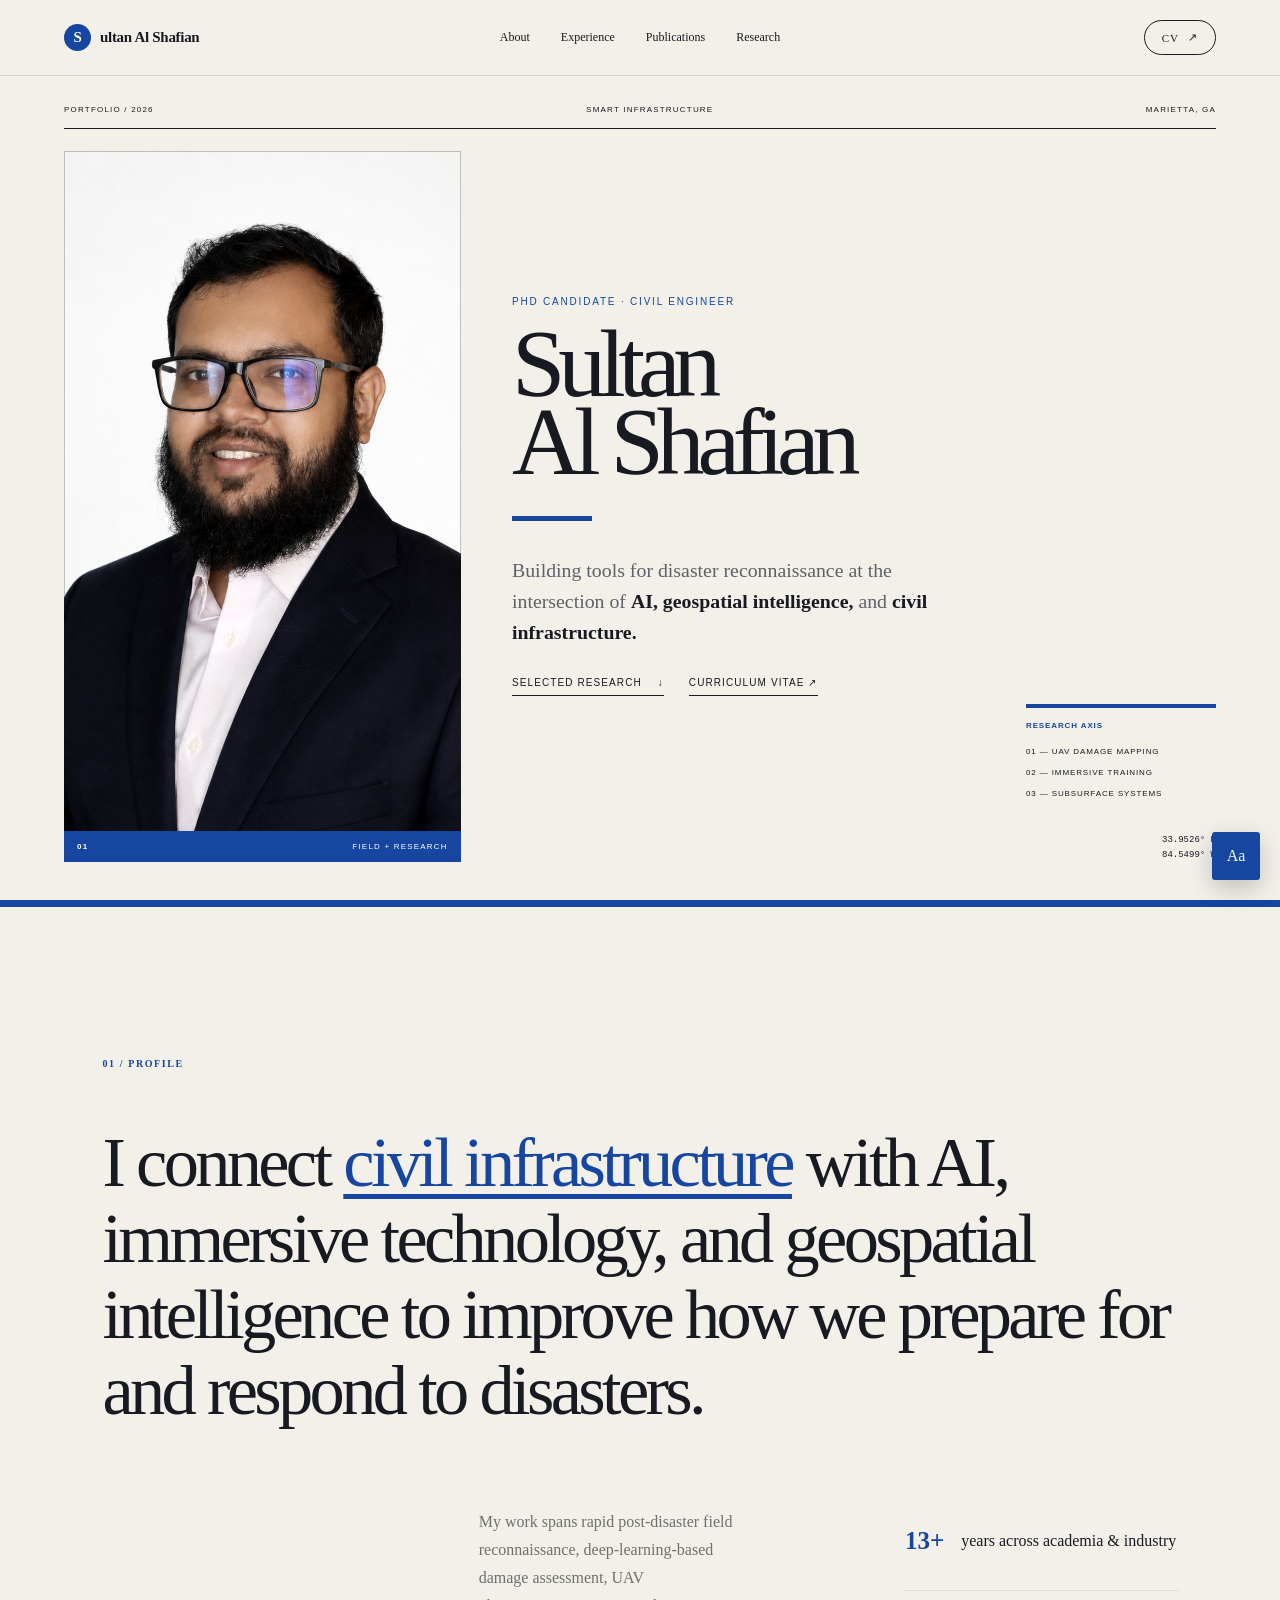
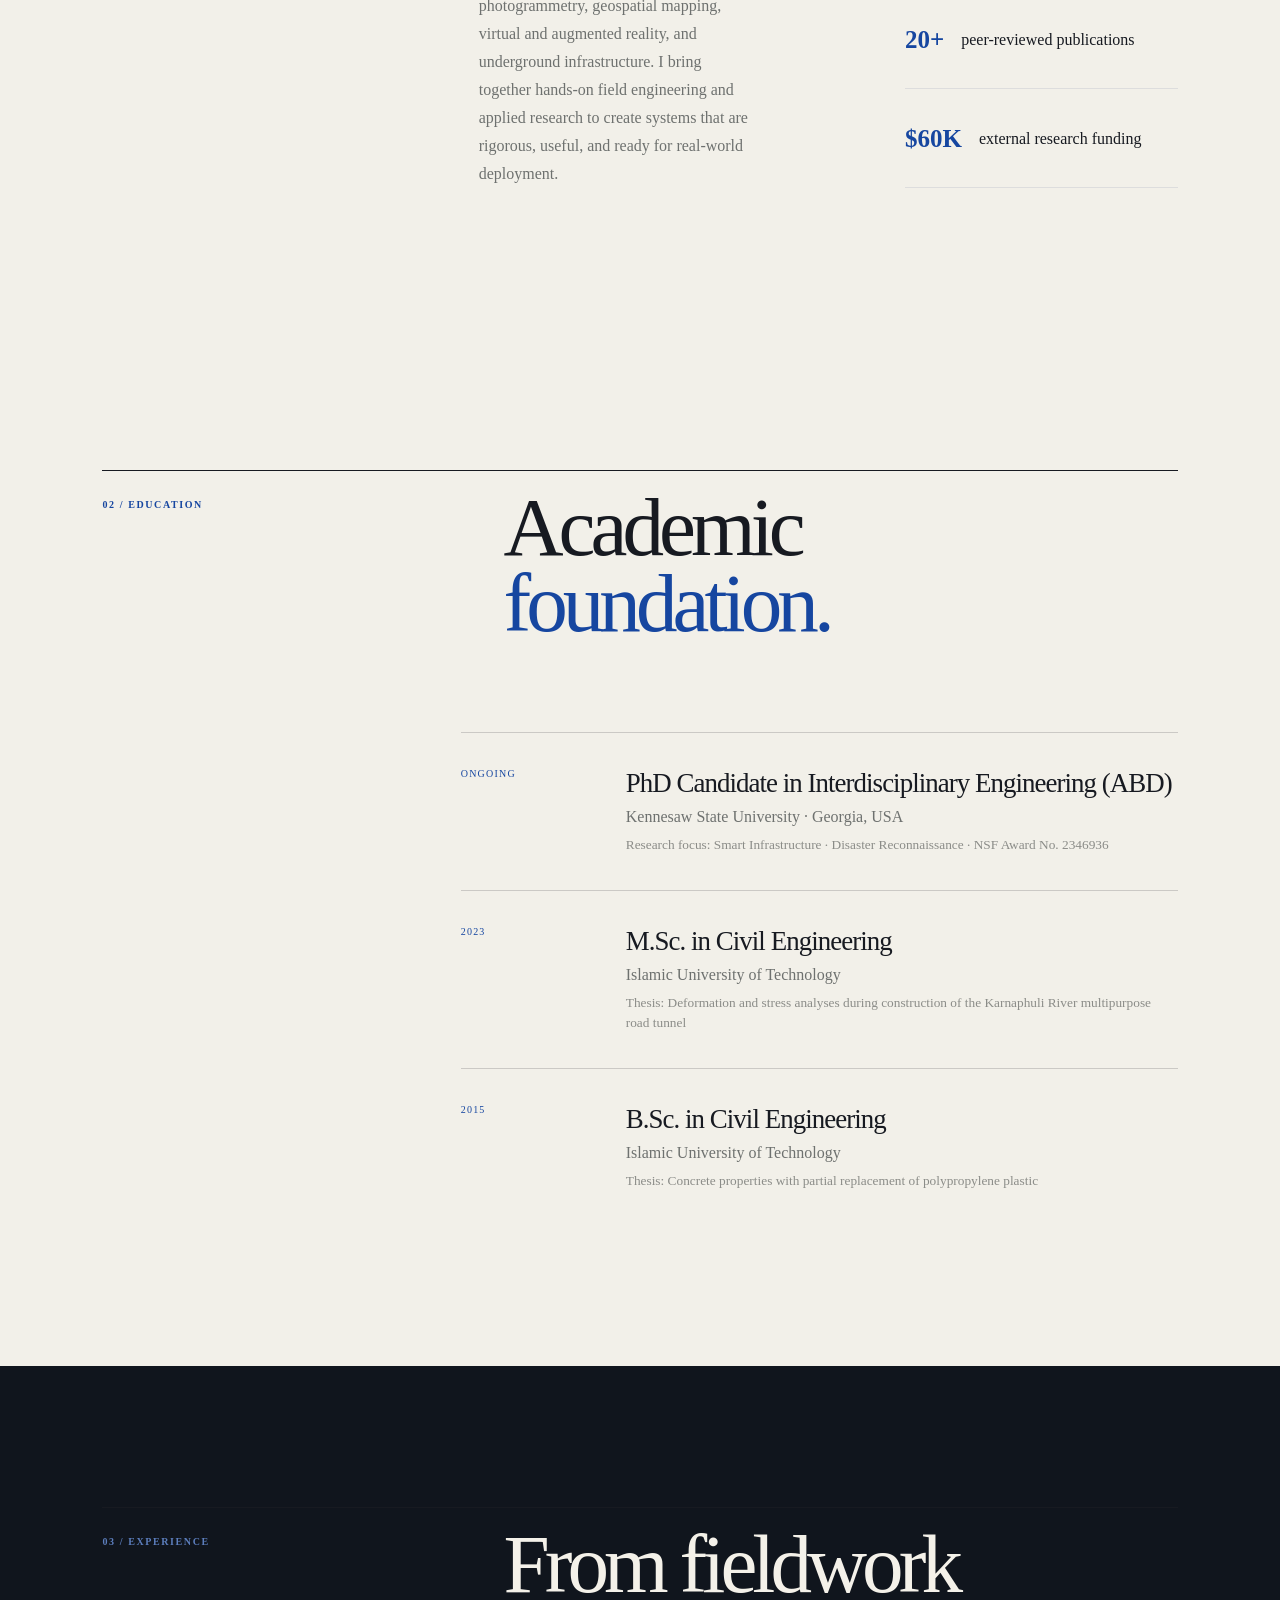
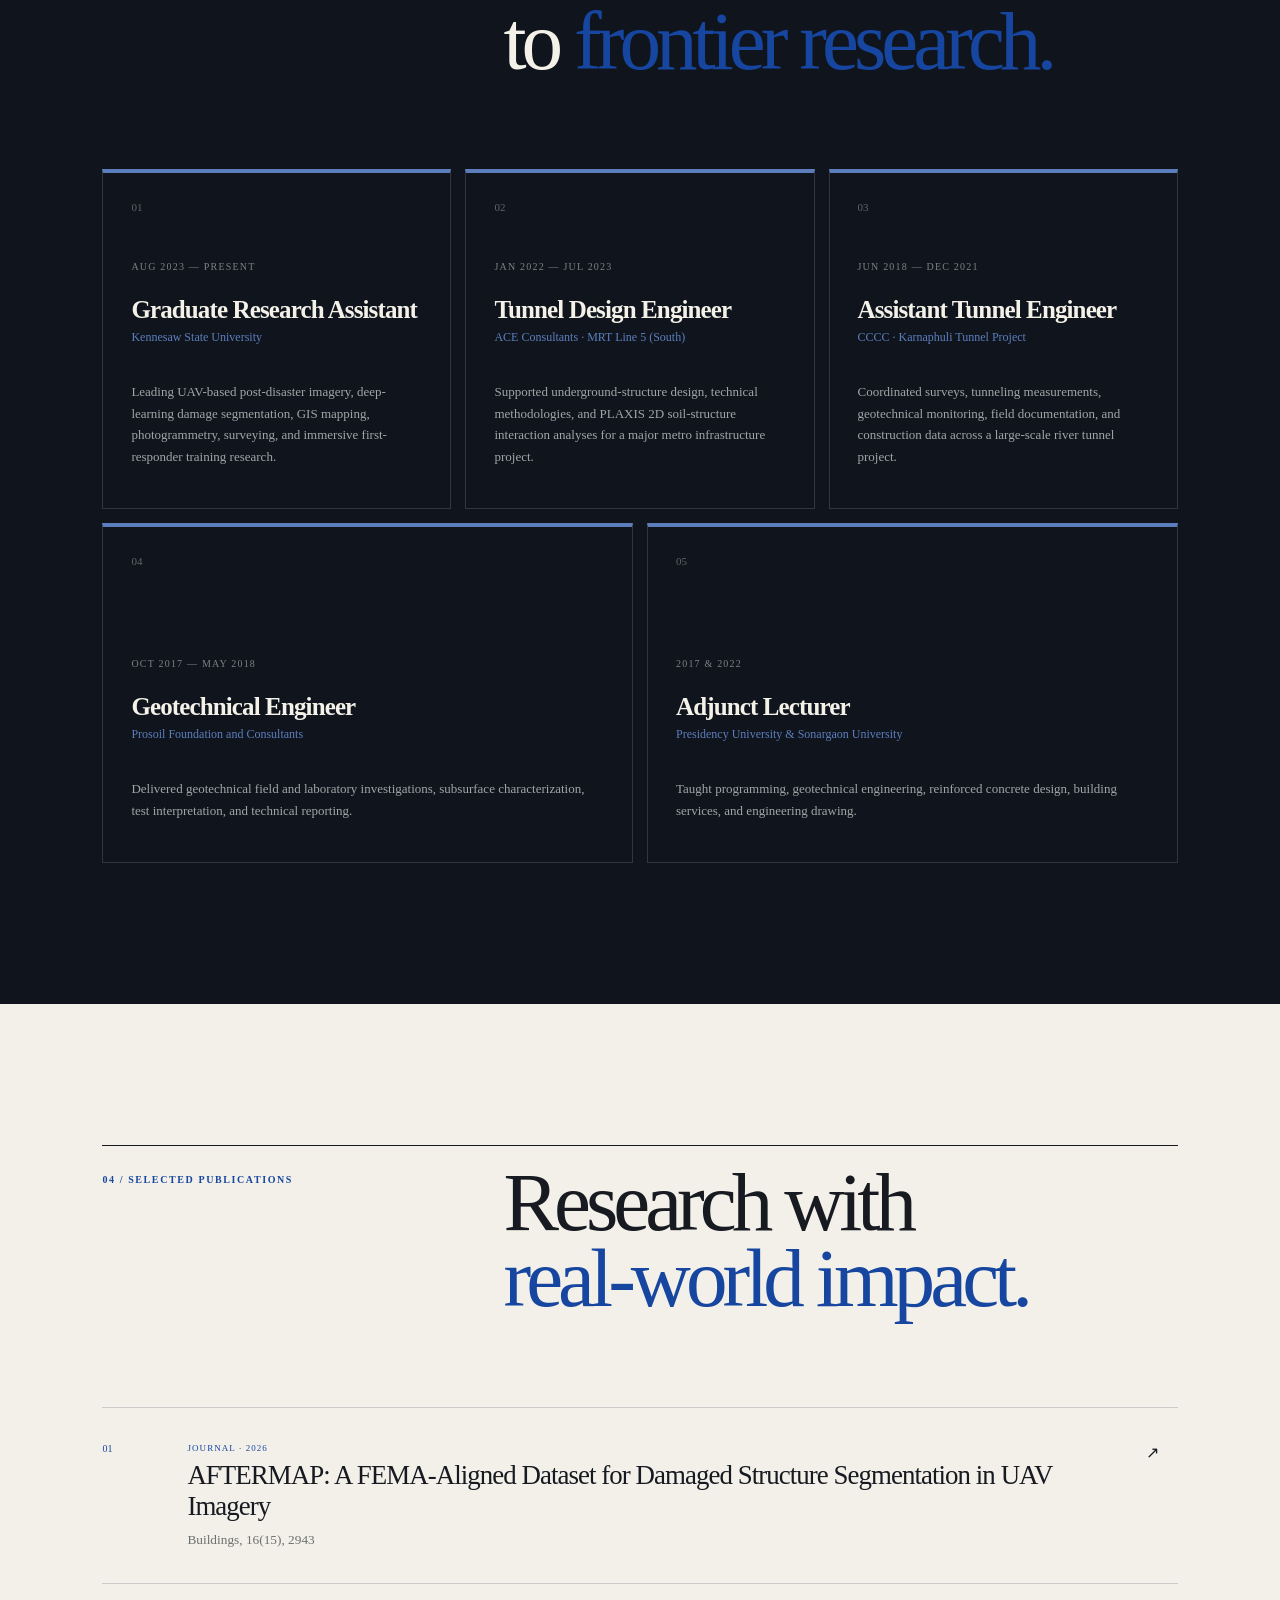
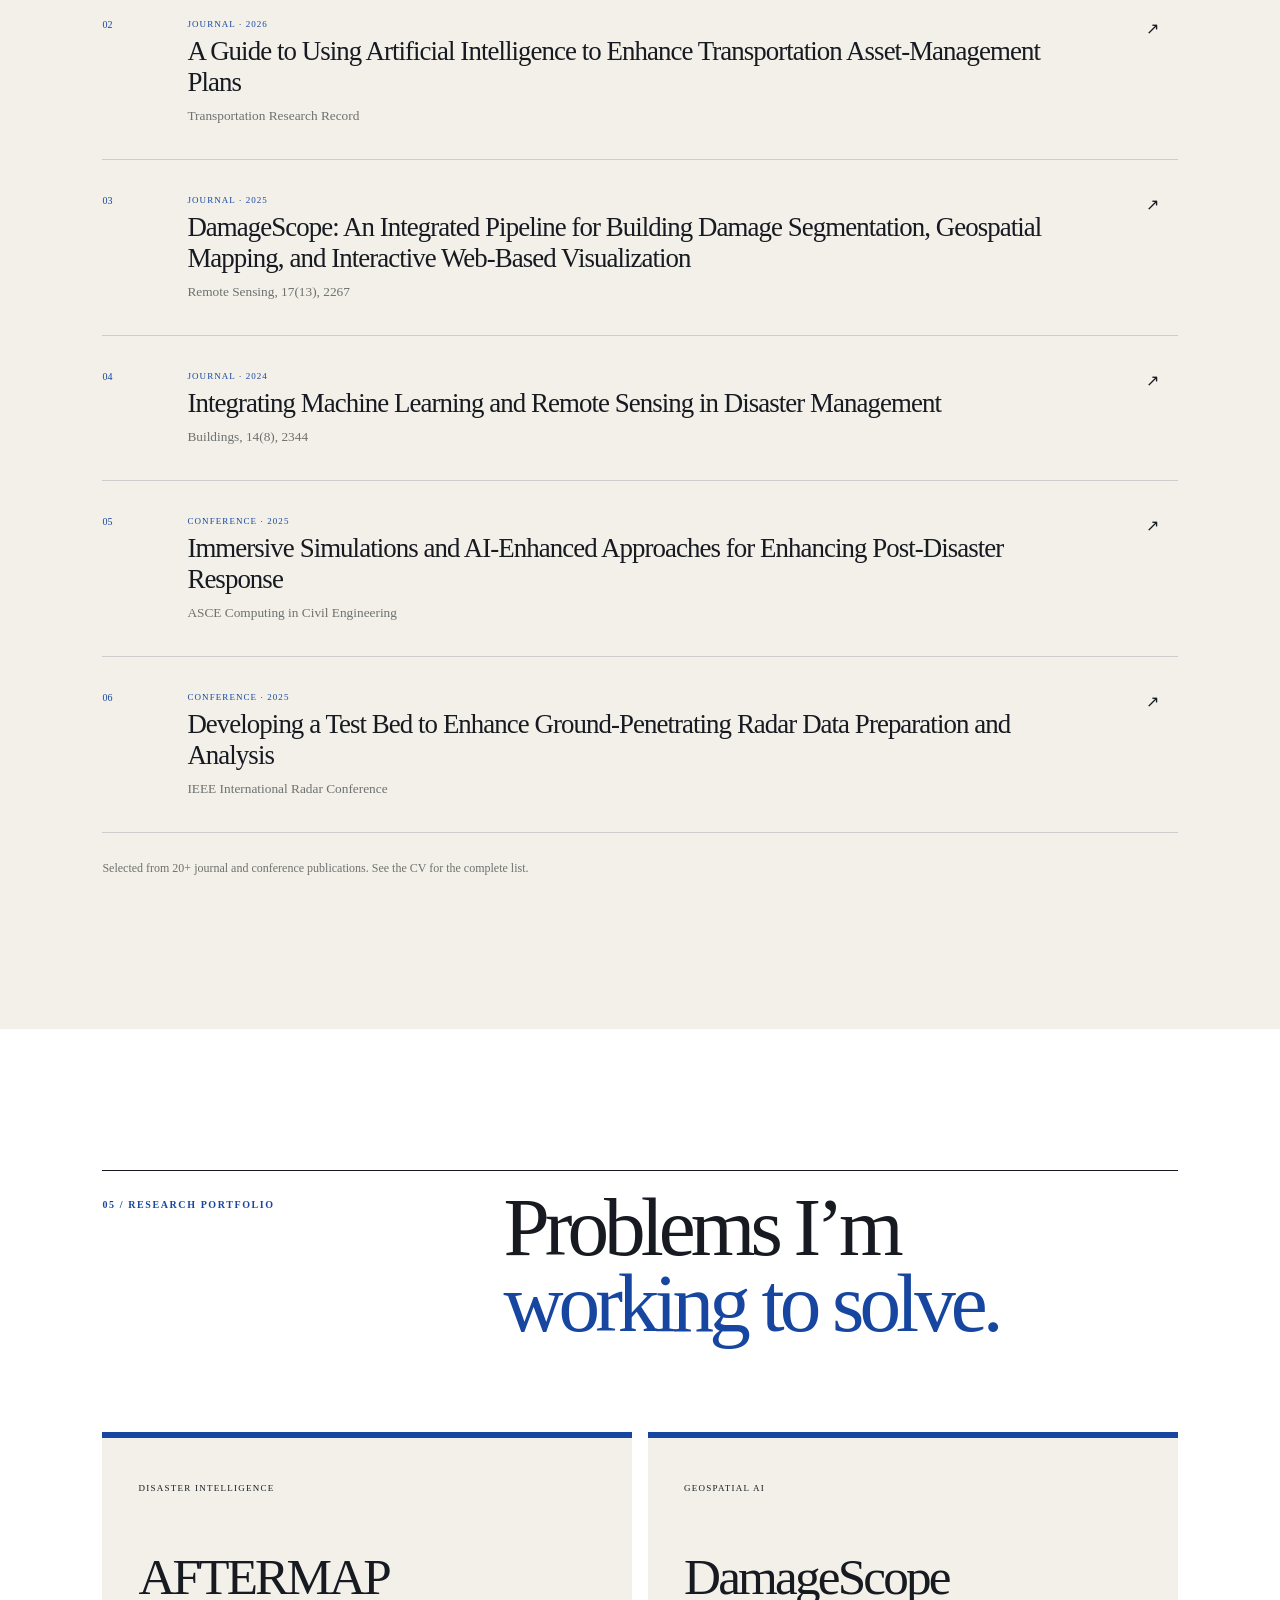
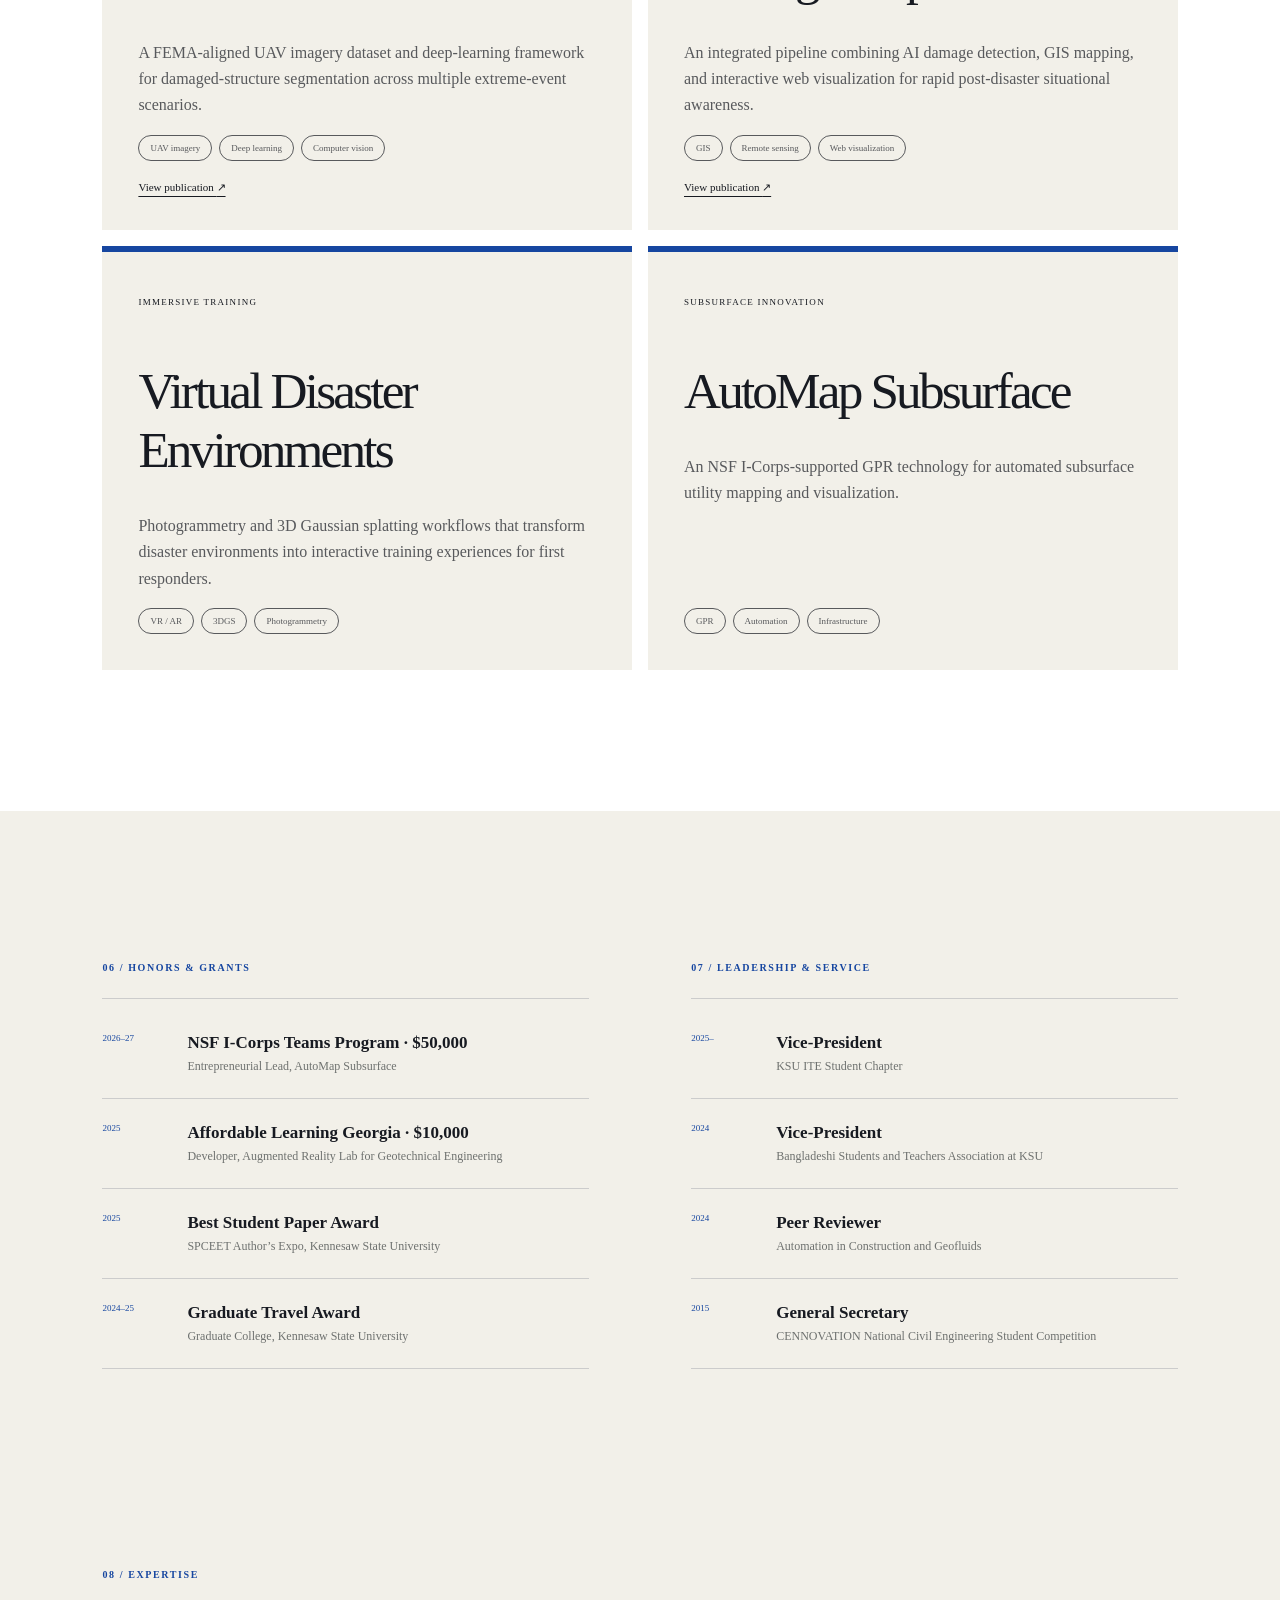
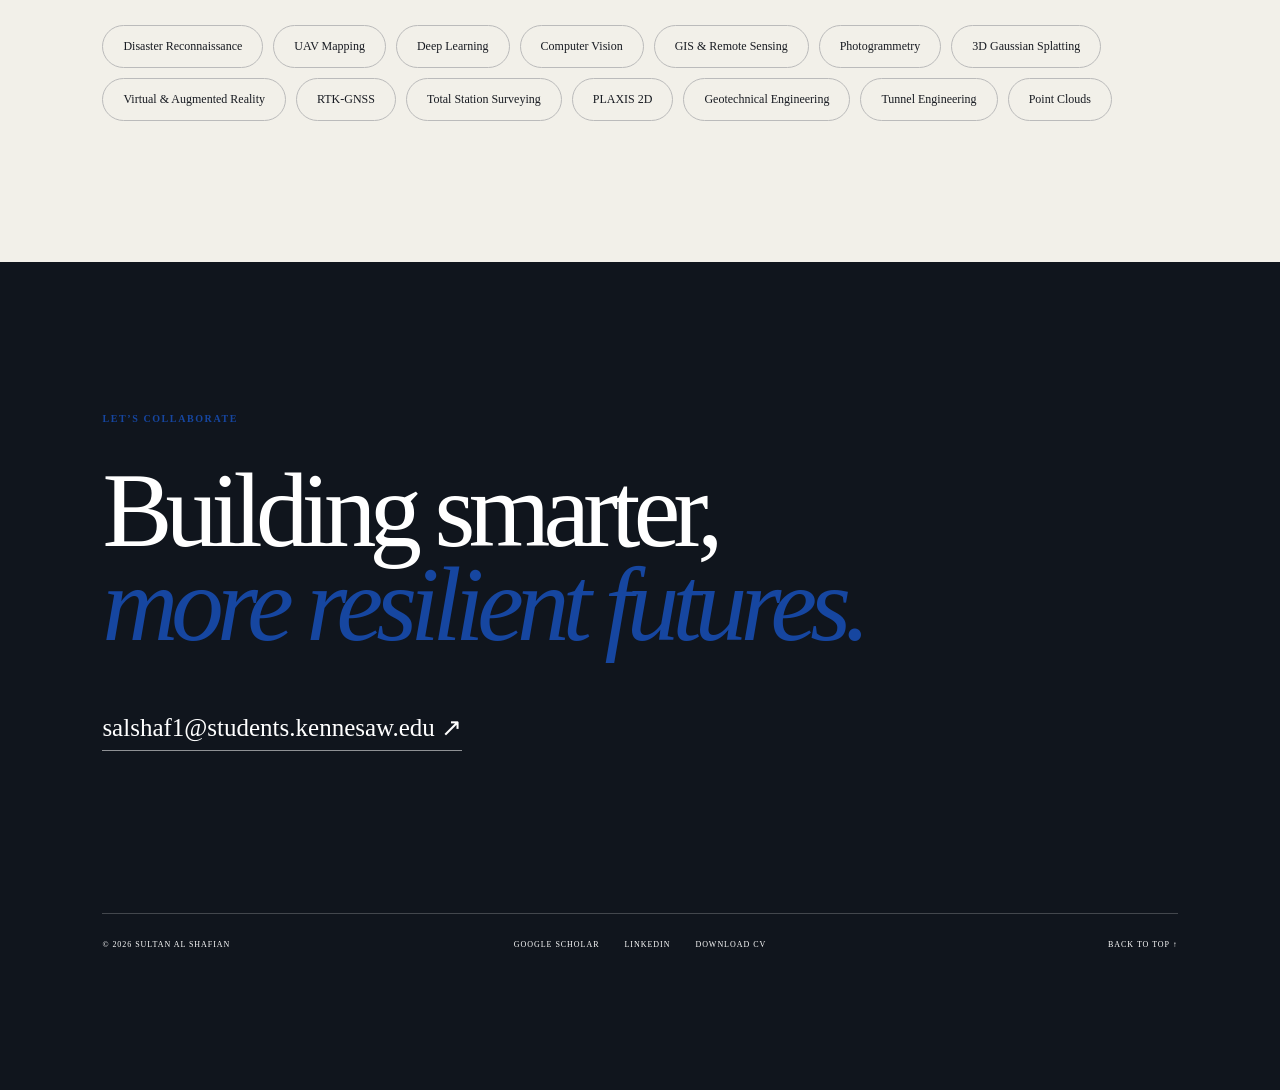
==== index.html @ 98bc0009 "Publish compiled portfolio" ====
<!DOCTYPE html><html lang="en"><head><meta charSet="utf-8"/><meta name="viewport" content="width=device-width, initial-scale=1"/><link rel="preload" as="image" href="/sultan-al-shafian.png"/><link rel="stylesheet" href="/_next/static/chunks/05ko40o~xzu~i.css" data-precedence="next"/><link rel="stylesheet" href="/_next/static/chunks/0p25i_ny22nz3.css" data-precedence="next"/><link rel="preload" as="script" fetchPriority="low" href="/_next/static/chunks/0ht900cau6_ur.js"/><script src="/_next/static/chunks/0t2z5hkh7v~~b.js" async=""></script><script src="/_next/static/chunks/07lhk_q6pmm3r.js" async=""></script><script src="/_next/static/chunks/turbopack-0cek.dh0dqtgy.js" async=""></script><script src="/_next/static/chunks/0dbhjjzl8qfwv.js" async=""></script><script src="/_next/static/chunks/0k6kr~ze-.qya.js" async=""></script><script src="/_next/static/chunks/0lptxjuuoac2j.js" async=""></script><title>Sultan Al Shafian — Researcher &amp; Civil Engineer</title><meta name="description" content="Academic portfolio of Sultan Al Shafian, a civil engineering researcher working across disaster reconnaissance, AI, UAV imagery, GIS, and immersive technology."/><meta property="og:title" content="Sultan Al Shafian — Researcher &amp; Civil Engineer"/><meta property="og:description" content="Building smarter, more resilient futures through AI, geospatial intelligence, and civil engineering."/><meta property="og:image" content="https://sultankennesaw-civil.github.io/og.png"/><meta property="og:image:width" content="1200"/><meta property="og:image:height" content="630"/><meta property="og:image:alt" content="Sultan Al Shafian academic portfolio"/><meta name="twitter:card" content="summary_large_image"/><meta name="twitter:title" content="Sultan Al Shafian — Researcher &amp; Civil Engineer"/><meta name="twitter:description" content="Building smarter, more resilient futures through AI, geospatial intelligence, and civil engineering."/><meta name="twitter:image" content="https://sultankennesaw-civil.github.io/og.png"/><script src="/_next/static/chunks/03~yq9q893hmn.js" noModule=""></script></head><body><div hidden=""><!--$--><!--/$--></div><main><header class="siteHeader"><a class="wordmark" href="#home"><span>S</span>ultan Al Shafian</a><nav aria-label="Main navigation"><a href="#about">About</a><a href="#experience">Experience</a><a href="#publications">Publications</a><a href="#projects">Research</a></nav><a class="resumeButton" href="/Sultan_Al_Shafian_CV.pdf" target="_blank">CV <span aria-hidden="true">↗</span></a></header><section class="hero" id="home"><div class="heroOrbits" aria-hidden="true"><i></i><i></i><i></i><b>AI</b><b>GIS</b><b>UAV</b></div><div class="heroCopy"><p class="kicker">Civil engineer · Researcher · Technologist</p><h1>Sultan<br/>Al Shafian<span>.</span></h1><p class="intro">PhD candidate and civil engineering researcher advancing disaster reconnaissance through AI, UAV imagery, GIS, and immersive technologies.</p><div class="heroLinks"><a class="primaryLink" href="#projects">Explore my research <span aria-hidden="true">↗</span></a><a href="mailto:salshaf1@students.kennesaw.edu">Get in touch</a></div></div><div class="heroMeta"><span>Based in<br/><strong>Marietta, Georgia, USA</strong></span><span>Research focus<br/><strong>Smart Infrastructure</strong></span></div><a class="scroll" href="#about">Scroll to discover <span>↓</span></a></section><section class="statement" id="about"><p class="sectionEyebrow">01 / Profile</p><h2>I connect <em>civil infrastructure</em> with AI, immersive technology, and geospatial intelligence to improve how we prepare for and respond to disasters.</h2><div class="profileColumns"><p>My work spans rapid post-disaster field reconnaissance, deep-learning-based damage assessment, UAV photogrammetry, geospatial mapping, virtual and augmented reality, and underground infrastructure. I bring together hands-on field engineering and applied research to create systems that are rigorous, useful, and ready for real-world deployment.</p><div class="quickFacts"><span><b>13+</b> years across academia &amp; industry</span><span><b>20+</b> peer-reviewed publications</span><span><b>$60K</b> external research funding</span></div></div></section><section class="section education" id="education"><div class="sectionTop"><p class="sectionEyebrow">02 / Education</p><h2>Academic<br/><em>foundation.</em></h2></div><div class="timeline"><article><span class="date">Ongoing</span><div><h3>PhD Candidate in Interdisciplinary Engineering (ABD)</h3><p>Kennesaw State University · Georgia, USA</p><small>Research focus: Smart Infrastructure · Disaster Reconnaissance · NSF Award No. 2346936</small></div></article><article><span class="date">2023</span><div><h3>M.Sc. in Civil Engineering</h3><p>Islamic University of Technology</p><small>Thesis: Deformation and stress analyses during construction of the Karnaphuli River multipurpose road tunnel</small></div></article><article><span class="date">2015</span><div><h3>B.Sc. in Civil Engineering</h3><p>Islamic University of Technology</p><small>Thesis: Concrete properties with partial replacement of polypropylene plastic</small></div></article></div></section><section class="section dark" id="experience"><div class="sectionTop"><p class="sectionEyebrow">03 / Experience</p><h2>From fieldwork<br/>to <em>frontier research.</em></h2></div><div class="experienceGrid"><article class="experienceCard"><span class="cardNumber">0<!-- -->1</span><p class="date">Aug 2023 — Present</p><h3>Graduate Research Assistant</h3><h4>Kennesaw State University</h4><p>Leading UAV-based post-disaster imagery, deep-learning damage segmentation, GIS mapping, photogrammetry, surveying, and immersive first-responder training research.</p></article><article class="experienceCard"><span class="cardNumber">0<!-- -->2</span><p class="date">Jan 2022 — Jul 2023</p><h3>Tunnel Design Engineer</h3><h4>ACE Consultants · MRT Line 5 (South)</h4><p>Supported underground-structure design, technical methodologies, and PLAXIS 2D soil-structure interaction analyses for a major metro infrastructure project.</p></article><article class="experienceCard"><span class="cardNumber">0<!-- -->3</span><p class="date">Jun 2018 — Dec 2021</p><h3>Assistant Tunnel Engineer</h3><h4>CCCC · Karnaphuli Tunnel Project</h4><p>Coordinated surveys, tunneling measurements, geotechnical monitoring, field documentation, and construction data across a large-scale river tunnel project.</p></article><article class="experienceCard"><span class="cardNumber">0<!-- -->4</span><p class="date">Oct 2017 — May 2018</p><h3>Geotechnical Engineer</h3><h4>Prosoil Foundation and Consultants</h4><p>Delivered geotechnical field and laboratory investigations, subsurface characterization, test interpretation, and technical reporting.</p></article><article class="experienceCard"><span class="cardNumber">0<!-- -->5</span><p class="date">2017 &amp; 2022</p><h3>Adjunct Lecturer</h3><h4>Presidency University &amp; Sonargaon University</h4><p>Taught programming, geotechnical engineering, reinforced concrete design, building services, and engineering drawing.</p></article></div></section><section class="section publications" id="publications"><div class="sectionTop"><p class="sectionEyebrow">04 / Selected publications</p><h2>Research with<br/><em>real-world impact.</em></h2></div><div class="publicationList"><a href="https://doi.org/10.3390/buildings16152943" target="_blank" rel="noreferrer"><span class="pubIndex">01</span><div><p>Journal<!-- --> · <!-- -->2026</p><h3>AFTERMAP: A FEMA-Aligned Dataset for Damaged Structure Segmentation in UAV Imagery</h3><small>Buildings, 16(15), 2943</small></div><span aria-hidden="true">↗</span></a><a href="https://doi.org/10.1177/03611981261465428" target="_blank" rel="noreferrer"><span class="pubIndex">02</span><div><p>Journal<!-- --> · <!-- -->2026</p><h3>A Guide to Using Artificial Intelligence to Enhance Transportation Asset-Management Plans</h3><small>Transportation Research Record</small></div><span aria-hidden="true">↗</span></a><a href="https://doi.org/10.3390/rs17132267" target="_blank" rel="noreferrer"><span class="pubIndex">03</span><div><p>Journal<!-- --> · <!-- -->2025</p><h3>DamageScope: An Integrated Pipeline for Building Damage Segmentation, Geospatial Mapping, and Interactive Web-Based Visualization</h3><small>Remote Sensing, 17(13), 2267</small></div><span aria-hidden="true">↗</span></a><a href="https://doi.org/10.3390/buildings14082344" target="_blank" rel="noreferrer"><span class="pubIndex">04</span><div><p>Journal<!-- --> · <!-- -->2024</p><h3>Integrating Machine Learning and Remote Sensing in Disaster Management</h3><small>Buildings, 14(8), 2344</small></div><span aria-hidden="true">↗</span></a><a href="https://doi.org/10.1061/9780784486443.006" target="_blank" rel="noreferrer"><span class="pubIndex">05</span><div><p>Conference<!-- --> · <!-- -->2025</p><h3>Immersive Simulations and AI-Enhanced Approaches for Enhancing Post-Disaster Response</h3><small>ASCE Computing in Civil Engineering</small></div><span aria-hidden="true">↗</span></a><a href="https://doi.org/10.1109/RADAR52380.2025.11031574" target="_blank" rel="noreferrer"><span class="pubIndex">06</span><div><p>Conference<!-- --> · <!-- -->2025</p><h3>Developing a Test Bed to Enhance Ground-Penetrating Radar Data Preparation and Analysis</h3><small>IEEE International Radar Conference</small></div><span aria-hidden="true">↗</span></a></div><p class="listNote">Selected from 20+ journal and conference publications. See the CV for the complete list.</p></section><section class="section projects" id="projects"><div class="sectionTop"><p class="sectionEyebrow">05 / Research portfolio</p><h2>Problems I’m<br/><em>working to solve.</em></h2></div><div class="projectGrid"><article class="projectCard project1"><p>Disaster intelligence</p><h3>AFTERMAP</h3><p>A FEMA-aligned UAV imagery dataset and deep-learning framework for damaged-structure segmentation across multiple extreme-event scenarios.</p><div><span>UAV imagery</span><span>Deep learning</span><span>Computer vision</span></div><a href="https://doi.org/10.3390/buildings16152943" target="_blank" rel="noreferrer">View publication <span aria-hidden="true">↗</span></a></article><article class="projectCard project2"><p>Geospatial AI</p><h3>DamageScope</h3><p>An integrated pipeline combining AI damage detection, GIS mapping, and interactive web visualization for rapid post-disaster situational awareness.</p><div><span>GIS</span><span>Remote sensing</span><span>Web visualization</span></div><a href="https://doi.org/10.3390/rs17132267" target="_blank" rel="noreferrer">View publication <span aria-hidden="true">↗</span></a></article><article class="projectCard project3"><p>Immersive training</p><h3>Virtual Disaster Environments</h3><p>Photogrammetry and 3D Gaussian splatting workflows that transform disaster environments into interactive training experiences for first responders.</p><div><span>VR / AR</span><span>3DGS</span><span>Photogrammetry</span></div></article><article class="projectCard project4"><p>Subsurface innovation</p><h3>AutoMap Subsurface</h3><p>An NSF I-Corps-supported GPR technology for automated subsurface utility mapping and visualization.</p><div><span>GPR</span><span>Automation</span><span>Infrastructure</span></div></article></div></section><section class="section details"><div class="detailBlock"><p class="sectionEyebrow">06 / Honors &amp; grants</p><article><span>2026–27</span><div><h3>NSF I-Corps Teams Program · $50,000</h3><p>Entrepreneurial Lead, AutoMap Subsurface</p></div></article><article><span>2025</span><div><h3>Affordable Learning Georgia · $10,000</h3><p>Developer, Augmented Reality Lab for Geotechnical Engineering</p></div></article><article><span>2025</span><div><h3>Best Student Paper Award</h3><p>SPCEET Author’s Expo, Kennesaw State University</p></div></article><article><span>2024–25</span><div><h3>Graduate Travel Award</h3><p>Graduate College, Kennesaw State University</p></div></article></div><div class="detailBlock"><p class="sectionEyebrow">07 / Leadership &amp; service</p><article><span>2025–</span><div><h3>Vice-President</h3><p>KSU ITE Student Chapter</p></div></article><article><span>2024</span><div><h3>Vice-President</h3><p>Bangladeshi Students and Teachers Association at KSU</p></div></article><article><span>2024</span><div><h3>Peer Reviewer</h3><p>Automation in Construction and Geofluids</p></div></article><article><span>2015</span><div><h3>General Secretary</h3><p>CENNOVATION National Civil Engineering Student Competition</p></div></article></div></section><section class="expertise section"><p class="sectionEyebrow">08 / Expertise</p><div class="skillCloud"><span>Disaster Reconnaissance</span><span>UAV Mapping</span><span>Deep Learning</span><span>Computer Vision</span><span>GIS &amp; Remote Sensing</span><span>Photogrammetry</span><span>3D Gaussian Splatting</span><span>Virtual &amp; Augmented Reality</span><span>RTK-GNSS</span><span>Total Station Surveying</span><span>PLAXIS 2D</span><span>Geotechnical Engineering</span><span>Tunnel Engineering</span><span>Point Clouds</span></div></section><section class="contact section" id="contact"><p class="sectionEyebrow">Let’s collaborate</p><h2>Building smarter,<br/><em>more resilient futures.</em></h2><a class="email" href="mailto:salshaf1@students.kennesaw.edu">salshaf1@students.kennesaw.edu<!-- --> <span aria-hidden="true">↗</span></a><footer><span>© <!-- -->2026<!-- --> Sultan Al Shafian</span><div><a href="https://scholar.google.com/">Google Scholar</a><a href="https://www.linkedin.com/">LinkedIn</a><a href="/Sultan_Al_Shafian_CV.pdf" target="_blank">Download CV</a></div><a href="#home">Back to top ↑</a></footer></section><div class="editorial-module__KjnL_a__hero"><div class="editorial-module__KjnL_a__index"><span>PORTFOLIO / 2026</span><span>SMART INFRASTRUCTURE</span><span>MARIETTA, GA</span></div><figure class="editorial-module__KjnL_a__photo"><img src="/sultan-al-shafian.png" alt="Sultan Al Shafian"/><figcaption><b>01</b> FIELD + RESEARCH</figcaption></figure><div class="editorial-module__KjnL_a__title"><p>PhD Candidate · Civil Engineer</p><h1>Sultan<br/>Al Shafian</h1><div class="editorial-module__KjnL_a__rule"></div><p class="editorial-module__KjnL_a__lede">Building tools for disaster reconnaissance at the intersection of <strong>AI, geospatial intelligence,</strong> and <strong>civil infrastructure.</strong></p><div class="editorial-module__KjnL_a__actions"><a href="#projects">Selected research <span>↓</span></a><a href="/Sultan_Al_Shafian_CV.pdf" target="_blank">Curriculum vitae ↗</a></div></div><aside class="editorial-module__KjnL_a__annotation"><b>RESEARCH AXIS</b><span>01 — UAV DAMAGE MAPPING</span><span>02 — IMMERSIVE TRAINING</span><span>03 — SUBSURFACE SYSTEMS</span></aside><div class="editorial-module__KjnL_a__coordinates">33.9526° N<br/>84.5499° W</div></div><aside class="customizer "><button class="customizerToggle" aria-label="Customize appearance">Aa</button><div class="customizerPanel"><div><p>Color system</p><div class="paletteOptions"><button class="active" aria-label="Blueprint" title="Blueprint" style="background:#1646a0"></button><button class="" aria-label="Survey" title="Survey" style="background:#1e674e"></button><button class="" aria-label="Earth" title="Earth" style="background:#9c3e27"></button><button class="" aria-label="Graphite" title="Graphite" style="background:#3b4350"></button></div></div><div><p>Typography</p><div class="fontOptions"><button class="active">Modern</button><button class="">Editorial</button></div></div><small>Saved on this device.</small></div></aside></main><!--$--><!--/$--><script src="/_next/static/chunks/0ht900cau6_ur.js" id="_R_" async=""></script><script>(self.__next_f=self.__next_f||[]).push([0])</script><script>self.__next_f.push([1,"1:\"$Sreact.fragment\"\n2:I[39756,[\"/_next/static/chunks/0dbhjjzl8qfwv.js\",\"/_next/static/chunks/0k6kr~ze-.qya.js\"],\"default\"]\n3:I[37457,[\"/_next/static/chunks/0dbhjjzl8qfwv.js\",\"/_next/static/chunks/0k6kr~ze-.qya.js\"],\"default\"]\n11:I[68027,[\"/_next/static/chunks/0dbhjjzl8qfwv.js\",\"/_next/static/chunks/0k6kr~ze-.qya.js\"],\"default\",1]\n:HL[\"/_next/static/chunks/05ko40o~xzu~i.css\",\"style\"]\n:HL[\"/_next/static/chunks/0p25i_ny22nz3.css\",\"style\"]\n"])</script><script>self.__next_f.push([1,"0:{\"P\":null,\"c\":[\"\",\"\"],\"q\":\"\",\"i\":false,\"f\":[[[\"\",{\"children\":[\"__PAGE__\",{}]},\"$undefined\",\"$undefined\",16],[[\"$\",\"$1\",\"c\",{\"children\":[[[\"$\",\"link\",\"0\",{\"rel\":\"stylesheet\",\"href\":\"/_next/static/chunks/05ko40o~xzu~i.css\",\"precedence\":\"next\",\"crossOrigin\":\"$undefined\",\"nonce\":\"$undefined\"}],[\"$\",\"script\",\"script-0\",{\"src\":\"/_next/static/chunks/0dbhjjzl8qfwv.js\",\"async\":true,\"nonce\":\"$undefined\"}],[\"$\",\"script\",\"script-1\",{\"src\":\"/_next/static/chunks/0k6kr~ze-.qya.js\",\"async\":true,\"nonce\":\"$undefined\"}]],[\"$\",\"html\",null,{\"lang\":\"en\",\"children\":[\"$\",\"body\",null,{\"children\":[\"$\",\"$L2\",null,{\"parallelRouterKey\":\"children\",\"error\":\"$undefined\",\"errorStyles\":\"$undefined\",\"errorScripts\":\"$undefined\",\"template\":[\"$\",\"$L3\",null,{}],\"templateStyles\":\"$undefined\",\"templateScripts\":\"$undefined\",\"notFound\":[[[\"$\",\"title\",null,{\"children\":\"404: This page could not be found.\"}],[\"$\",\"div\",null,{\"style\":{\"fontFamily\":\"system-ui,\\\"Segoe UI\\\",Roboto,Helvetica,Arial,sans-serif,\\\"Apple Color Emoji\\\",\\\"Segoe UI Emoji\\\"\",\"height\":\"100vh\",\"textAlign\":\"center\",\"display\":\"flex\",\"flexDirection\":\"column\",\"alignItems\":\"center\",\"justifyContent\":\"center\"},\"children\":[\"$\",\"div\",null,{\"children\":[[\"$\",\"style\",null,{\"dangerouslySetInnerHTML\":{\"__html\":\"body{color:#000;background:#fff;margin:0}.next-error-h1{border-right:1px solid rgba(0,0,0,.3)}@media (prefers-color-scheme:dark){body{color:#fff;background:#000}.next-error-h1{border-right:1px solid rgba(255,255,255,.3)}}\"}}],[\"$\",\"h1\",null,{\"className\":\"next-error-h1\",\"style\":{\"display\":\"inline-block\",\"margin\":\"0 20px 0 0\",\"padding\":\"0 23px 0 0\",\"fontSize\":24,\"fontWeight\":500,\"verticalAlign\":\"top\",\"lineHeight\":\"49px\"},\"children\":404}],[\"$\",\"div\",null,{\"style\":{\"display\":\"inline-block\"},\"children\":[\"$\",\"h2\",null,{\"style\":{\"fontSize\":14,\"fontWeight\":400,\"lineHeight\":\"49px\",\"margin\":0},\"children\":\"This page could not be found.\"}]}]]}]}]],[]],\"forbidden\":\"$undefined\",\"unauthorized\":\"$undefined\"}]}]}]]}],{\"children\":[[\"$\",\"$1\",\"c\",{\"children\":[[\"$\",\"main\",null,{\"children\":[[\"$\",\"header\",null,{\"className\":\"siteHeader\",\"children\":[[\"$\",\"a\",null,{\"className\":\"wordmark\",\"href\":\"#home\",\"children\":[[\"$\",\"span\",null,{\"children\":\"S\"}],\"ultan Al Shafian\"]}],[\"$\",\"nav\",null,{\"aria-label\":\"Main navigation\",\"children\":[[\"$\",\"a\",null,{\"href\":\"#about\",\"children\":\"About\"}],[\"$\",\"a\",null,{\"href\":\"#experience\",\"children\":\"Experience\"}],[\"$\",\"a\",null,{\"href\":\"#publications\",\"children\":\"Publications\"}],[\"$\",\"a\",null,{\"href\":\"#projects\",\"children\":\"Research\"}]]}],[\"$\",\"a\",null,{\"className\":\"resumeButton\",\"href\":\"/Sultan_Al_Shafian_CV.pdf\",\"target\":\"_blank\",\"children\":[\"CV \",[\"$\",\"span\",null,{\"aria-hidden\":\"true\",\"children\":\"↗\"}]]}]]}],[\"$\",\"section\",null,{\"className\":\"hero\",\"id\":\"home\",\"children\":[[\"$\",\"div\",null,{\"className\":\"heroOrbits\",\"aria-hidden\":\"true\",\"children\":[[\"$\",\"i\",null,{}],[\"$\",\"i\",null,{}],[\"$\",\"i\",null,{}],[\"$\",\"b\",null,{\"children\":\"AI\"}],[\"$\",\"b\",null,{\"children\":\"GIS\"}],[\"$\",\"b\",null,{\"children\":\"UAV\"}]]}],[\"$\",\"div\",null,{\"className\":\"heroCopy\",\"children\":[[\"$\",\"p\",null,{\"className\":\"kicker\",\"children\":\"Civil engineer · Researcher · Technologist\"}],[\"$\",\"h1\",null,{\"children\":[\"Sultan\",[\"$\",\"br\",null,{}],\"Al Shafian\",[\"$\",\"span\",null,{\"children\":\".\"}]]}],[\"$\",\"p\",null,{\"className\":\"intro\",\"children\":\"PhD candidate and civil engineering researcher advancing disaster reconnaissance through AI, UAV imagery, GIS, and immersive technologies.\"}],[\"$\",\"div\",null,{\"className\":\"heroLinks\",\"children\":[[\"$\",\"a\",null,{\"className\":\"primaryLink\",\"href\":\"#projects\",\"children\":[\"Explore my research \",[\"$\",\"span\",null,{\"aria-hidden\":\"true\",\"children\":\"↗\"}]]}],[\"$\",\"a\",null,{\"href\":\"mailto:salshaf1@students.kennesaw.edu\",\"children\":\"Get in touch\"}]]}]]}],[\"$\",\"div\",null,{\"className\":\"heroMeta\",\"children\":[[\"$\",\"span\",null,{\"children\":[\"Based in\",[\"$\",\"br\",null,{}],[\"$\",\"strong\",null,{\"children\":\"Marietta, Georgia, USA\"}]]}],[\"$\",\"span\",null,{\"children\":[\"Research focus\",[\"$\",\"br\",null,{}],[\"$\",\"strong\",null,{\"children\":\"Smart Infrastructure\"}]]}]]}],[\"$\",\"a\",null,{\"className\":\"scroll\",\"href\":\"#about\",\"children\":[\"Scroll to discover \",[\"$\",\"span\",null,{\"children\":\"↓\"}]]}]]}],[\"$\",\"section\",null,{\"className\":\"statement\",\"id\":\"about\",\"children\":[[\"$\",\"p\",null,{\"className\":\"sectionEyebrow\",\"children\":\"01 / Profile\"}],[\"$\",\"h2\",null,{\"children\":[\"I connect \",[\"$\",\"em\",null,{\"children\":\"civil infrastructure\"}],\" with AI, immersive technology, and geospatial intelligence to improve how we prepare for and respond to disasters.\"]}],[\"$\",\"div\",null,{\"className\":\"profileColumns\",\"children\":[[\"$\",\"p\",null,{\"children\":\"My work spans rapid post-disaster field reconnaissance, deep-learning-based damage assessment, UAV photogrammetry, geospatial mapping, virtual and augmented reality, and underground infrastructure. I bring together hands-on field engineering and applied research to create systems that are rigorous, useful, and ready for real-world deployment.\"}],\"$L4\"]}]]}],\"$L5\",\"$L6\",\"$L7\",\"$L8\",\"$L9\",\"$La\",\"$Lb\",\"$Lc\"]}],[\"$Ld\",\"$Le\"],\"$Lf\"]}],{},null,false,null]},null,false,null],\"$L10\",false]],\"m\":\"$undefined\",\"G\":[\"$11\",[\"$L12\"]],\"S\":true,\"h\":null,\"s\":\"$undefined\",\"l\":\"$undefined\",\"p\":\"$undefined\",\"d\":\"$undefined\",\"b\":\"yyLTshxnDB84NkXPkx0Lw\"}\n"])</script><script>self.__next_f.push([1,"13:I[50530,[\"/_next/static/chunks/0dbhjjzl8qfwv.js\",\"/_next/static/chunks/0k6kr~ze-.qya.js\",\"/_next/static/chunks/0lptxjuuoac2j.js\"],\"default\"]\n14:I[97367,[\"/_next/static/chunks/0dbhjjzl8qfwv.js\",\"/_next/static/chunks/0k6kr~ze-.qya.js\"],\"OutletBoundary\"]\n15:\"$Sreact.suspense\"\n17:I[97367,[\"/_next/static/chunks/0dbhjjzl8qfwv.js\",\"/_next/static/chunks/0k6kr~ze-.qya.js\"],\"ViewportBoundary\"]\n19:I[97367,[\"/_next/static/chunks/0dbhjjzl8qfwv.js\",\"/_next/static/chunks/0k6kr~ze-.qya.js\"],\"MetadataBoundary\"]\n4:[\"$\",\"div\",null,{\"className\":\"quickFacts\",\"children\":[[\"$\",\"span\",null,{\"children\":[[\"$\",\"b\",null,{\"children\":\"13+\"}],\" years across academia \u0026 industry\"]}],[\"$\",\"span\",null,{\"children\":[[\"$\",\"b\",null,{\"children\":\"20+\"}],\" peer-reviewed publications\"]}],[\"$\",\"span\",null,{\"children\":[[\"$\",\"b\",null,{\"children\":\"$$60K\"}],\" external research funding\"]}]]}]\n"])</script><script>self.__next_f.push([1,"5:[\"$\",\"section\",null,{\"className\":\"section education\",\"id\":\"education\",\"children\":[[\"$\",\"div\",null,{\"className\":\"sectionTop\",\"children\":[[\"$\",\"p\",null,{\"className\":\"sectionEyebrow\",\"children\":\"02 / Education\"}],[\"$\",\"h2\",null,{\"children\":[\"Academic\",[\"$\",\"br\",null,{}],[\"$\",\"em\",null,{\"children\":\"foundation.\"}]]}]]}],[\"$\",\"div\",null,{\"className\":\"timeline\",\"children\":[[\"$\",\"article\",\"PhD Candidate in Interdisciplinary Engineering (ABD)\",{\"children\":[[\"$\",\"span\",null,{\"className\":\"date\",\"children\":\"Ongoing\"}],[\"$\",\"div\",null,{\"children\":[[\"$\",\"h3\",null,{\"children\":\"PhD Candidate in Interdisciplinary Engineering (ABD)\"}],[\"$\",\"p\",null,{\"children\":\"Kennesaw State University · Georgia, USA\"}],[\"$\",\"small\",null,{\"children\":\"Research focus: Smart Infrastructure · Disaster Reconnaissance · NSF Award No. 2346936\"}]]}]]}],[\"$\",\"article\",\"M.Sc. in Civil Engineering\",{\"children\":[[\"$\",\"span\",null,{\"className\":\"date\",\"children\":\"2023\"}],[\"$\",\"div\",null,{\"children\":[[\"$\",\"h3\",null,{\"children\":\"M.Sc. in Civil Engineering\"}],[\"$\",\"p\",null,{\"children\":\"Islamic University of Technology\"}],[\"$\",\"small\",null,{\"children\":\"Thesis: Deformation and stress analyses during construction of the Karnaphuli River multipurpose road tunnel\"}]]}]]}],[\"$\",\"article\",\"B.Sc. in Civil Engineering\",{\"children\":[[\"$\",\"span\",null,{\"className\":\"date\",\"children\":\"2015\"}],[\"$\",\"div\",null,{\"children\":[[\"$\",\"h3\",null,{\"children\":\"B.Sc. in Civil Engineering\"}],[\"$\",\"p\",null,{\"children\":\"Islamic University of Technology\"}],[\"$\",\"small\",null,{\"children\":\"Thesis: Concrete properties with partial replacement of polypropylene plastic\"}]]}]]}]]}]]}]\n"])</script><script>self.__next_f.push([1,"6:[\"$\",\"section\",null,{\"className\":\"section dark\",\"id\":\"experience\",\"children\":[[\"$\",\"div\",null,{\"className\":\"sectionTop\",\"children\":[[\"$\",\"p\",null,{\"className\":\"sectionEyebrow\",\"children\":\"03 / Experience\"}],[\"$\",\"h2\",null,{\"children\":[\"From fieldwork\",[\"$\",\"br\",null,{}],\"to \",[\"$\",\"em\",null,{\"children\":\"frontier research.\"}]]}]]}],[\"$\",\"div\",null,{\"className\":\"experienceGrid\",\"children\":[[\"$\",\"article\",\"Graduate Research Assistant\",{\"className\":\"experienceCard\",\"children\":[[\"$\",\"span\",null,{\"className\":\"cardNumber\",\"children\":[\"0\",1]}],[\"$\",\"p\",null,{\"className\":\"date\",\"children\":\"Aug 2023 — Present\"}],[\"$\",\"h3\",null,{\"children\":\"Graduate Research Assistant\"}],[\"$\",\"h4\",null,{\"children\":\"Kennesaw State University\"}],[\"$\",\"p\",null,{\"children\":\"Leading UAV-based post-disaster imagery, deep-learning damage segmentation, GIS mapping, photogrammetry, surveying, and immersive first-responder training research.\"}]]}],[\"$\",\"article\",\"Tunnel Design Engineer\",{\"className\":\"experienceCard\",\"children\":[[\"$\",\"span\",null,{\"className\":\"cardNumber\",\"children\":[\"0\",2]}],[\"$\",\"p\",null,{\"className\":\"date\",\"children\":\"Jan 2022 — Jul 2023\"}],[\"$\",\"h3\",null,{\"children\":\"Tunnel Design Engineer\"}],[\"$\",\"h4\",null,{\"children\":\"ACE Consultants · MRT Line 5 (South)\"}],[\"$\",\"p\",null,{\"children\":\"Supported underground-structure design, technical methodologies, and PLAXIS 2D soil-structure interaction analyses for a major metro infrastructure project.\"}]]}],[\"$\",\"article\",\"Assistant Tunnel Engineer\",{\"className\":\"experienceCard\",\"children\":[[\"$\",\"span\",null,{\"className\":\"cardNumber\",\"children\":[\"0\",3]}],[\"$\",\"p\",null,{\"className\":\"date\",\"children\":\"Jun 2018 — Dec 2021\"}],[\"$\",\"h3\",null,{\"children\":\"Assistant Tunnel Engineer\"}],[\"$\",\"h4\",null,{\"children\":\"CCCC · Karnaphuli Tunnel Project\"}],[\"$\",\"p\",null,{\"children\":\"Coordinated surveys, tunneling measurements, geotechnical monitoring, field documentation, and construction data across a large-scale river tunnel project.\"}]]}],[\"$\",\"article\",\"Geotechnical Engineer\",{\"className\":\"experienceCard\",\"children\":[[\"$\",\"span\",null,{\"className\":\"cardNumber\",\"children\":[\"0\",4]}],[\"$\",\"p\",null,{\"className\":\"date\",\"children\":\"Oct 2017 — May 2018\"}],[\"$\",\"h3\",null,{\"children\":\"Geotechnical Engineer\"}],[\"$\",\"h4\",null,{\"children\":\"Prosoil Foundation and Consultants\"}],[\"$\",\"p\",null,{\"children\":\"Delivered geotechnical field and laboratory investigations, subsurface characterization, test interpretation, and technical reporting.\"}]]}],[\"$\",\"article\",\"Adjunct Lecturer\",{\"className\":\"experienceCard\",\"children\":[[\"$\",\"span\",null,{\"className\":\"cardNumber\",\"children\":[\"0\",5]}],[\"$\",\"p\",null,{\"className\":\"date\",\"children\":\"2017 \u0026 2022\"}],[\"$\",\"h3\",null,{\"children\":\"Adjunct Lecturer\"}],[\"$\",\"h4\",null,{\"children\":\"Presidency University \u0026 Sonargaon University\"}],[\"$\",\"p\",null,{\"children\":\"Taught programming, geotechnical engineering, reinforced concrete design, building services, and engineering drawing.\"}]]}]]}]]}]\n"])</script><script>self.__next_f.push([1,"7:[\"$\",\"section\",null,{\"className\":\"section publications\",\"id\":\"publications\",\"children\":[[\"$\",\"div\",null,{\"className\":\"sectionTop\",\"children\":[[\"$\",\"p\",null,{\"className\":\"sectionEyebrow\",\"children\":\"04 / Selected publications\"}],[\"$\",\"h2\",null,{\"children\":[\"Research with\",[\"$\",\"br\",null,{}],[\"$\",\"em\",null,{\"children\":\"real-world impact.\"}]]}]]}],[\"$\",\"div\",null,{\"className\":\"publicationList\",\"children\":[[\"$\",\"a\",\"AFTERMAP: A FEMA-Aligned Dataset for Damaged Structure Segmentation in UAV Imagery\",{\"href\":\"https://doi.org/10.3390/buildings16152943\",\"target\":\"_blank\",\"rel\":\"noreferrer\",\"children\":[[\"$\",\"span\",null,{\"className\":\"pubIndex\",\"children\":\"01\"}],[\"$\",\"div\",null,{\"children\":[[\"$\",\"p\",null,{\"children\":[\"Journal\",\" · \",\"2026\"]}],[\"$\",\"h3\",null,{\"children\":\"AFTERMAP: A FEMA-Aligned Dataset for Damaged Structure Segmentation in UAV Imagery\"}],[\"$\",\"small\",null,{\"children\":\"Buildings, 16(15), 2943\"}]]}],[\"$\",\"span\",null,{\"aria-hidden\":\"true\",\"children\":\"↗\"}]]}],[\"$\",\"a\",\"A Guide to Using Artificial Intelligence to Enhance Transportation Asset-Management Plans\",{\"href\":\"https://doi.org/10.1177/03611981261465428\",\"target\":\"_blank\",\"rel\":\"noreferrer\",\"children\":[[\"$\",\"span\",null,{\"className\":\"pubIndex\",\"children\":\"02\"}],[\"$\",\"div\",null,{\"children\":[[\"$\",\"p\",null,{\"children\":[\"Journal\",\" · \",\"2026\"]}],[\"$\",\"h3\",null,{\"children\":\"A Guide to Using Artificial Intelligence to Enhance Transportation Asset-Management Plans\"}],[\"$\",\"small\",null,{\"children\":\"Transportation Research Record\"}]]}],[\"$\",\"span\",null,{\"aria-hidden\":\"true\",\"children\":\"↗\"}]]}],[\"$\",\"a\",\"DamageScope: An Integrated Pipeline for Building Damage Segmentation, Geospatial Mapping, and Interactive Web-Based Visualization\",{\"href\":\"https://doi.org/10.3390/rs17132267\",\"target\":\"_blank\",\"rel\":\"noreferrer\",\"children\":[[\"$\",\"span\",null,{\"className\":\"pubIndex\",\"children\":\"03\"}],[\"$\",\"div\",null,{\"children\":[[\"$\",\"p\",null,{\"children\":[\"Journal\",\" · \",\"2025\"]}],[\"$\",\"h3\",null,{\"children\":\"DamageScope: An Integrated Pipeline for Building Damage Segmentation, Geospatial Mapping, and Interactive Web-Based Visualization\"}],[\"$\",\"small\",null,{\"children\":\"Remote Sensing, 17(13), 2267\"}]]}],[\"$\",\"span\",null,{\"aria-hidden\":\"true\",\"children\":\"↗\"}]]}],[\"$\",\"a\",\"Integrating Machine Learning and Remote Sensing in Disaster Management\",{\"href\":\"https://doi.org/10.3390/buildings14082344\",\"target\":\"_blank\",\"rel\":\"noreferrer\",\"children\":[[\"$\",\"span\",null,{\"className\":\"pubIndex\",\"children\":\"04\"}],[\"$\",\"div\",null,{\"children\":[[\"$\",\"p\",null,{\"children\":[\"Journal\",\" · \",\"2024\"]}],[\"$\",\"h3\",null,{\"children\":\"Integrating Machine Learning and Remote Sensing in Disaster Management\"}],[\"$\",\"small\",null,{\"children\":\"Buildings, 14(8), 2344\"}]]}],[\"$\",\"span\",null,{\"aria-hidden\":\"true\",\"children\":\"↗\"}]]}],[\"$\",\"a\",\"Immersive Simulations and AI-Enhanced Approaches for Enhancing Post-Disaster Response\",{\"href\":\"https://doi.org/10.1061/9780784486443.006\",\"target\":\"_blank\",\"rel\":\"noreferrer\",\"children\":[[\"$\",\"span\",null,{\"className\":\"pubIndex\",\"children\":\"05\"}],[\"$\",\"div\",null,{\"children\":[[\"$\",\"p\",null,{\"children\":[\"Conference\",\" · \",\"2025\"]}],[\"$\",\"h3\",null,{\"children\":\"Immersive Simulations and AI-Enhanced Approaches for Enhancing Post-Disaster Response\"}],[\"$\",\"small\",null,{\"children\":\"ASCE Computing in Civil Engineering\"}]]}],[\"$\",\"span\",null,{\"aria-hidden\":\"true\",\"children\":\"↗\"}]]}],[\"$\",\"a\",\"Developing a Test Bed to Enhance Ground-Penetrating Radar Data Preparation and Analysis\",{\"href\":\"https://doi.org/10.1109/RADAR52380.2025.11031574\",\"target\":\"_blank\",\"rel\":\"noreferrer\",\"children\":[[\"$\",\"span\",null,{\"className\":\"pubIndex\",\"children\":\"06\"}],[\"$\",\"div\",null,{\"children\":[[\"$\",\"p\",null,{\"children\":[\"Conference\",\" · \",\"2025\"]}],[\"$\",\"h3\",null,{\"children\":\"Developing a Test Bed to Enhance Ground-Penetrating Radar Data Preparation and Analysis\"}],[\"$\",\"small\",null,{\"children\":\"IEEE International Radar Conference\"}]]}],[\"$\",\"span\",null,{\"aria-hidden\":\"true\",\"children\":\"↗\"}]]}]]}],[\"$\",\"p\",null,{\"className\":\"listNote\",\"children\":\"Selected from 20+ journal and conference publications. See the CV for the complete list.\"}]]}]\n"])</script><script>self.__next_f.push([1,"8:[\"$\",\"section\",null,{\"className\":\"section projects\",\"id\":\"projects\",\"children\":[[\"$\",\"div\",null,{\"className\":\"sectionTop\",\"children\":[[\"$\",\"p\",null,{\"className\":\"sectionEyebrow\",\"children\":\"05 / Research portfolio\"}],[\"$\",\"h2\",null,{\"children\":[\"Problems I’m\",[\"$\",\"br\",null,{}],[\"$\",\"em\",null,{\"children\":\"working to solve.\"}]]}]]}],[\"$\",\"div\",null,{\"className\":\"projectGrid\",\"children\":[[\"$\",\"article\",\"AFTERMAP\",{\"className\":\"projectCard project1\",\"children\":[[\"$\",\"p\",null,{\"children\":\"Disaster intelligence\"}],[\"$\",\"h3\",null,{\"children\":\"AFTERMAP\"}],[\"$\",\"p\",null,{\"children\":\"A FEMA-aligned UAV imagery dataset and deep-learning framework for damaged-structure segmentation across multiple extreme-event scenarios.\"}],[\"$\",\"div\",null,{\"children\":[[\"$\",\"span\",\"UAV imagery\",{\"children\":\"UAV imagery\"}],[\"$\",\"span\",\"Deep learning\",{\"children\":\"Deep learning\"}],[\"$\",\"span\",\"Computer vision\",{\"children\":\"Computer vision\"}]]}],[\"$\",\"a\",null,{\"href\":\"https://doi.org/10.3390/buildings16152943\",\"target\":\"_blank\",\"rel\":\"noreferrer\",\"children\":[\"View publication \",[\"$\",\"span\",null,{\"aria-hidden\":\"true\",\"children\":\"↗\"}]]}]]}],[\"$\",\"article\",\"DamageScope\",{\"className\":\"projectCard project2\",\"children\":[[\"$\",\"p\",null,{\"children\":\"Geospatial AI\"}],[\"$\",\"h3\",null,{\"children\":\"DamageScope\"}],[\"$\",\"p\",null,{\"children\":\"An integrated pipeline combining AI damage detection, GIS mapping, and interactive web visualization for rapid post-disaster situational awareness.\"}],[\"$\",\"div\",null,{\"children\":[[\"$\",\"span\",\"GIS\",{\"children\":\"GIS\"}],[\"$\",\"span\",\"Remote sensing\",{\"children\":\"Remote sensing\"}],[\"$\",\"span\",\"Web visualization\",{\"children\":\"Web visualization\"}]]}],[\"$\",\"a\",null,{\"href\":\"https://doi.org/10.3390/rs17132267\",\"target\":\"_blank\",\"rel\":\"noreferrer\",\"children\":[\"View publication \",[\"$\",\"span\",null,{\"aria-hidden\":\"true\",\"children\":\"↗\"}]]}]]}],[\"$\",\"article\",\"Virtual Disaster Environments\",{\"className\":\"projectCard project3\",\"children\":[[\"$\",\"p\",null,{\"children\":\"Immersive training\"}],[\"$\",\"h3\",null,{\"children\":\"Virtual Disaster Environments\"}],[\"$\",\"p\",null,{\"children\":\"Photogrammetry and 3D Gaussian splatting workflows that transform disaster environments into interactive training experiences for first responders.\"}],[\"$\",\"div\",null,{\"children\":[[\"$\",\"span\",\"VR / AR\",{\"children\":\"VR / AR\"}],[\"$\",\"span\",\"3DGS\",{\"children\":\"3DGS\"}],[\"$\",\"span\",\"Photogrammetry\",{\"children\":\"Photogrammetry\"}]]}],\"\"]}],[\"$\",\"article\",\"AutoMap Subsurface\",{\"className\":\"projectCard project4\",\"children\":[[\"$\",\"p\",null,{\"children\":\"Subsurface innovation\"}],[\"$\",\"h3\",null,{\"children\":\"AutoMap Subsurface\"}],[\"$\",\"p\",null,{\"children\":\"An NSF I-Corps-supported GPR technology for automated subsurface utility mapping and visualization.\"}],[\"$\",\"div\",null,{\"children\":[[\"$\",\"span\",\"GPR\",{\"children\":\"GPR\"}],[\"$\",\"span\",\"Automation\",{\"children\":\"Automation\"}],[\"$\",\"span\",\"Infrastructure\",{\"children\":\"Infrastructure\"}]]}],\"\"]}]]}]]}]\n"])</script><script>self.__next_f.push([1,"9:[\"$\",\"section\",null,{\"className\":\"section details\",\"children\":[[\"$\",\"div\",null,{\"className\":\"detailBlock\",\"children\":[[\"$\",\"p\",null,{\"className\":\"sectionEyebrow\",\"children\":\"06 / Honors \u0026 grants\"}],[[\"$\",\"article\",\"NSF I-Corps Teams Program · $50,000\",{\"children\":[[\"$\",\"span\",null,{\"children\":\"2026–27\"}],[\"$\",\"div\",null,{\"children\":[[\"$\",\"h3\",null,{\"children\":\"NSF I-Corps Teams Program · $50,000\"}],[\"$\",\"p\",null,{\"children\":\"Entrepreneurial Lead, AutoMap Subsurface\"}]]}]]}],[\"$\",\"article\",\"Affordable Learning Georgia · $10,000\",{\"children\":[[\"$\",\"span\",null,{\"children\":\"2025\"}],[\"$\",\"div\",null,{\"children\":[[\"$\",\"h3\",null,{\"children\":\"Affordable Learning Georgia · $10,000\"}],[\"$\",\"p\",null,{\"children\":\"Developer, Augmented Reality Lab for Geotechnical Engineering\"}]]}]]}],[\"$\",\"article\",\"Best Student Paper Award\",{\"children\":[[\"$\",\"span\",null,{\"children\":\"2025\"}],[\"$\",\"div\",null,{\"children\":[[\"$\",\"h3\",null,{\"children\":\"Best Student Paper Award\"}],[\"$\",\"p\",null,{\"children\":\"SPCEET Author’s Expo, Kennesaw State University\"}]]}]]}],[\"$\",\"article\",\"Graduate Travel Award\",{\"children\":[[\"$\",\"span\",null,{\"children\":\"2024–25\"}],[\"$\",\"div\",null,{\"children\":[[\"$\",\"h3\",null,{\"children\":\"Graduate Travel Award\"}],[\"$\",\"p\",null,{\"children\":\"Graduate College, Kennesaw State University\"}]]}]]}]]]}],[\"$\",\"div\",null,{\"className\":\"detailBlock\",\"children\":[[\"$\",\"p\",null,{\"className\":\"sectionEyebrow\",\"children\":\"07 / Leadership \u0026 service\"}],[[\"$\",\"article\",\"Vice-President\",{\"children\":[[\"$\",\"span\",null,{\"children\":\"2025–\"}],[\"$\",\"div\",null,{\"children\":[[\"$\",\"h3\",null,{\"children\":\"Vice-President\"}],[\"$\",\"p\",null,{\"children\":\"KSU ITE Student Chapter\"}]]}]]}],[\"$\",\"article\",\"Vice-President\",{\"children\":[[\"$\",\"span\",null,{\"children\":\"2024\"}],[\"$\",\"div\",null,{\"children\":[[\"$\",\"h3\",null,{\"children\":\"Vice-President\"}],[\"$\",\"p\",null,{\"children\":\"Bangladeshi Students and Teachers Association at KSU\"}]]}]]}],[\"$\",\"article\",\"Peer Reviewer\",{\"children\":[[\"$\",\"span\",null,{\"children\":\"2024\"}],[\"$\",\"div\",null,{\"children\":[[\"$\",\"h3\",null,{\"children\":\"Peer Reviewer\"}],[\"$\",\"p\",null,{\"children\":\"Automation in Construction and Geofluids\"}]]}]]}],[\"$\",\"article\",\"General Secretary\",{\"children\":[[\"$\",\"span\",null,{\"children\":\"2015\"}],[\"$\",\"div\",null,{\"children\":[[\"$\",\"h3\",null,{\"children\":\"General Secretary\"}],[\"$\",\"p\",null,{\"children\":\"CENNOVATION National Civil Engineering Student Competition\"}]]}]]}]]]}]]}]\n"])</script><script>self.__next_f.push([1,"a:[\"$\",\"section\",null,{\"className\":\"expertise section\",\"children\":[[\"$\",\"p\",null,{\"className\":\"sectionEyebrow\",\"children\":\"08 / Expertise\"}],[\"$\",\"div\",null,{\"className\":\"skillCloud\",\"children\":[[\"$\",\"span\",\"Disaster Reconnaissance\",{\"children\":\"Disaster Reconnaissance\"}],[\"$\",\"span\",\"UAV Mapping\",{\"children\":\"UAV Mapping\"}],[\"$\",\"span\",\"Deep Learning\",{\"children\":\"Deep Learning\"}],[\"$\",\"span\",\"Computer Vision\",{\"children\":\"Computer Vision\"}],[\"$\",\"span\",\"GIS \u0026 Remote Sensing\",{\"children\":\"GIS \u0026 Remote Sensing\"}],[\"$\",\"span\",\"Photogrammetry\",{\"children\":\"Photogrammetry\"}],[\"$\",\"span\",\"3D Gaussian Splatting\",{\"children\":\"3D Gaussian Splatting\"}],[\"$\",\"span\",\"Virtual \u0026 Augmented Reality\",{\"children\":\"Virtual \u0026 Augmented Reality\"}],[\"$\",\"span\",\"RTK-GNSS\",{\"children\":\"RTK-GNSS\"}],[\"$\",\"span\",\"Total Station Surveying\",{\"children\":\"Total Station Surveying\"}],[\"$\",\"span\",\"PLAXIS 2D\",{\"children\":\"PLAXIS 2D\"}],[\"$\",\"span\",\"Geotechnical Engineering\",{\"children\":\"Geotechnical Engineering\"}],[\"$\",\"span\",\"Tunnel Engineering\",{\"children\":\"Tunnel Engineering\"}],[\"$\",\"span\",\"Point Clouds\",{\"children\":\"Point Clouds\"}]]}]]}]\nb:[\"$\",\"section\",null,{\"className\":\"contact section\",\"id\":\"contact\",\"children\":[[\"$\",\"p\",null,{\"className\":\"sectionEyebrow\",\"children\":\"Let’s collaborate\"}],[\"$\",\"h2\",null,{\"children\":[\"Building smarter,\",[\"$\",\"br\",null,{}],[\"$\",\"em\",null,{\"children\":\"more resilient futures.\"}]]}],[\"$\",\"a\",null,{\"className\":\"email\",\"href\":\"mailto:salshaf1@students.kennesaw.edu\",\"children\":[\"salshaf1@students.kennesaw.edu\",\" \",[\"$\",\"span\",null,{\"aria-hidden\":\"true\",\"children\":\"↗\"}]]}],[\"$\",\"footer\",null,{\"children\":[[\"$\",\"span\",null,{\"children\":[\"© \",2026,\" Sultan Al Shafian\"]}],[\"$\",\"div\",null,{\"children\":[[\"$\",\"a\",null,{\"href\":\"https://scholar.google.com/\",\"children\":\"Google Scholar\"}],[\"$\",\"a\",null,{\"href\":\"https://www.linkedin.com/\",\"children\":\"LinkedIn\"}],[\"$\",\"a\",null,{\"href\":\"/Sultan_Al_Shafian_CV.pdf\",\"target\":\"_blank\",\"children\":\"Download CV\"}]]}],[\"$\",\"a\",null,{\"href\":\"#home\",\"children\":\"Back to top ↑\"}]]}]]}]\nc:[\"$\",\"$L13\",null,{}]\nd:[\"$\",\"link\",\"0\",{\"rel\":\"stylesheet\",\"href\":\"/_next/static/chunks/0p25i_ny22nz3.css\",\"precedence\":\"next\",\"crossOrigin\":\"$undefined\",\"nonce\":\"$undefined\"}]\ne:[\"$\",\"script\",\"script-0\",{\"src\":\"/_next/static/chunks/0lptxjuuoac2j.js\",\"async\":true,\"nonce\":\"$undefined\"}]\nf:[\"$\",\"$L14\",null,{\"children\":[\"$\",\"$15\",null,{\"name\":\"Next.MetadataOutlet\",\"children\":\"$@16\"}]}]\n10:[\"$\",\"$1\",\"h\",{\"children\":[null,[\"$\",\"$L17\",null,{\"children\":\"$L18\"}],[\"$\",\"div\",null,{\"hidden\":true,\"children\":[\"$\",\"$L19\",null,{\"children\":[\"$\",\"$15\",null,{\"name\":\"Next.Metadata\",\"children\":\"$L1a\"}]}]}],null]}]\n12:[\"$\",\"link\",\"0\",{\"rel\":\"stylesheet\",\"href\":\"/_next/static/chunks/05ko40o~xzu~i.css\",\"precedence\":\"next\",\"crossOrigin\":\"$undefined\",\"nonce\":\"$undefined\"}]\n"])</script><script>self.__next_f.push([1,"18:[[\"$\",\"meta\",\"0\",{\"charSet\":\"utf-8\"}],[\"$\",\"meta\",\"1\",{\"name\":\"viewport\",\"content\":\"width=device-width, initial-scale=1\"}]]\n"])</script><script>self.__next_f.push([1,"16:null\n1a:[[\"$\",\"title\",\"0\",{\"children\":\"Sultan Al Shafian — Researcher \u0026 Civil Engineer\"}],[\"$\",\"meta\",\"1\",{\"name\":\"description\",\"content\":\"Academic portfolio of Sultan Al Shafian, a civil engineering researcher working across disaster reconnaissance, AI, UAV imagery, GIS, and immersive technology.\"}],[\"$\",\"meta\",\"2\",{\"property\":\"og:title\",\"content\":\"Sultan Al Shafian — Researcher \u0026 Civil Engineer\"}],[\"$\",\"meta\",\"3\",{\"property\":\"og:description\",\"content\":\"Building smarter, more resilient futures through AI, geospatial intelligence, and civil engineering.\"}],[\"$\",\"meta\",\"4\",{\"property\":\"og:image\",\"content\":\"https://sultankennesaw-civil.github.io/og.png\"}],[\"$\",\"meta\",\"5\",{\"property\":\"og:image:width\",\"content\":\"1200\"}],[\"$\",\"meta\",\"6\",{\"property\":\"og:image:height\",\"content\":\"630\"}],[\"$\",\"meta\",\"7\",{\"property\":\"og:image:alt\",\"content\":\"Sultan Al Shafian academic portfolio\"}],[\"$\",\"meta\",\"8\",{\"name\":\"twitter:card\",\"content\":\"summary_large_image\"}],[\"$\",\"meta\",\"9\",{\"name\":\"twitter:title\",\"content\":\"Sultan Al Shafian — Researcher \u0026 Civil Engineer\"}],[\"$\",\"meta\",\"10\",{\"name\":\"twitter:description\",\"content\":\"Building smarter, more resilient futures through AI, geospatial intelligence, and civil engineering.\"}],[\"$\",\"meta\",\"11\",{\"name\":\"twitter:image\",\"content\":\"https://sultankennesaw-civil.github.io/og.png\"}]]\n"])</script></body></html>
---- _next/static/chunks/05ko40o~xzu~i.css ----
:root{--accent:#3157e6;--dark:#111827;--paper:#f4f1e9;--ink:#171a21;--muted:#6e716f}*{box-sizing:border-box}html{scroll-behavior:smooth;scroll-padding-top:86px}body{background:var(--paper);color:var(--ink);font-family:var(--font-geist-sans),Arial,sans-serif;margin:0}html[data-font=serif] body{font-family:Georgia,Times New Roman,serif}html[data-font=serif] .kicker,html[data-font=serif] .sectionEyebrow,html[data-font=serif] .date,html[data-font=serif] nav{font-family:var(--font-geist-sans),Arial,sans-serif}a{color:inherit;text-decoration:none}::selection{background:var(--accent);color:#fff}.siteHeader{z-index:30;background:color-mix(in srgb,var(--paper) 88%,transparent);-webkit-backdrop-filter:blur(14px);backdrop-filter:blur(14px);border-bottom:1px solid color-mix(in srgb,var(--ink) 14%,transparent);grid-template-columns:1fr auto 1fr;align-items:center;height:76px;padding:0 clamp(22px,5vw,72px);display:grid;position:fixed;inset:0 0 auto}.wordmark{letter-spacing:-.02em;font-size:15px;font-weight:680}.wordmark span{background:var(--accent);color:#fff;border-radius:50%;place-items:center;width:27px;height:27px;margin-right:9px;display:inline-grid}.siteHeader nav{gap:31px;font-size:12px;display:flex}.siteHeader nav a{transition:opacity .2s}.siteHeader nav a:hover{opacity:.5}.resumeButton{border:1px solid var(--ink);text-transform:uppercase;letter-spacing:.09em;border-radius:99px;justify-self:end;align-items:center;gap:9px;padding:10px 17px;font-size:11px;display:flex}.hero{align-items:center;min-height:100svh;padding:120px clamp(24px,8vw,130px) 90px;display:flex;position:relative;overflow:hidden}.heroCopy{z-index:2;max-width:980px;position:relative}.kicker,.sectionEyebrow{text-transform:uppercase;letter-spacing:.16em;color:var(--accent);font-size:10px;font-weight:700}.hero h1{letter-spacing:-.075em;margin:25px 0 38px;font-size:clamp(66px,10.2vw,158px);font-weight:490;line-height:.79}.hero h1 span{color:var(--accent)}.intro{max-width:610px;color:var(--muted);font-size:clamp(17px,1.65vw,22px);line-height:1.6}.heroLinks{align-items:center;gap:30px;margin-top:38px;font-size:13px;display:flex}.primaryLink{background:var(--accent);color:#fff;border-radius:99px;padding:15px 22px}.heroLinks a span,.publicationList>a>span:last-child{margin-left:8px;transition:transform .25s;display:inline-block}.heroLinks a:hover span,.publicationList>a:hover>span:last-child{transform:translate(3px,-3px)}.heroOrbits{background:radial-gradient(circle at center,color-mix(in srgb,var(--accent) 18%,transparent),transparent 62%);border-radius:50%;width:min(51vw,700px);height:min(51vw,700px);position:absolute;top:10%;right:-9vw}.heroOrbits i{border:1px solid color-mix(in srgb,var(--accent) 34%,transparent);border-radius:50%;position:absolute;inset:8%}.heroOrbits i:nth-child(2){inset:24%}.heroOrbits i:nth-child(3){background:var(--accent);opacity:.92;inset:40%}.heroOrbits b{background:var(--paper);border:1px solid color-mix(in srgb,var(--ink) 15%,transparent);letter-spacing:.1em;border-radius:99px;padding:8px 10px;font-size:10px;position:absolute}.heroOrbits b:first-of-type{top:22%;left:16%}.heroOrbits b:nth-of-type(2){top:46%;right:11%}.heroOrbits b:nth-of-type(3){bottom:12%;left:30%}.heroMeta{text-transform:uppercase;letter-spacing:.12em;color:var(--muted);gap:44px;font-size:9px;display:flex;position:absolute;bottom:42px;right:5vw}.heroMeta strong{color:var(--ink);margin-top:5px;font-size:10px;display:block}.scroll{transform-origin:0;text-transform:uppercase;letter-spacing:.15em;font-size:8px;position:absolute;bottom:51px;left:28px;transform:rotate(-90deg)}.scroll span{margin-left:12px}.statement,.section{padding:clamp(95px,11vw,168px) clamp(24px,8vw,130px)}.statement{background:#fff}.statement>h2{letter-spacing:-.052em;max-width:1180px;margin:55px 0 80px;font-size:clamp(38px,5.5vw,82px);font-weight:430;line-height:1.08}.statement h2 em,.sectionTop h2 em,.contact h2 em{color:var(--accent);font-family:Georgia,serif;font-weight:400}.profileColumns{grid-template-columns:1fr 1fr;gap:12vw;margin-left:35%;display:grid}.profileColumns>p{color:var(--muted);margin:0;line-height:1.75}.quickFacts{gap:16px;display:grid}.quickFacts span{border-bottom:1px solid #ddd;align-items:center;gap:17px;padding-bottom:15px;display:flex}.quickFacts b{color:var(--accent);font-size:25px}.sectionTop{grid-template-columns:1fr 2fr;gap:5vw;margin-bottom:90px;display:grid}.sectionTop h2{letter-spacing:-.06em;margin:0;font-size:clamp(48px,6.5vw,100px);font-weight:450;line-height:.92}.timeline{margin-left:33.33%}.timeline article{border-top:1px solid color-mix(in srgb,var(--ink) 18%,transparent);grid-template-columns:130px 1fr;gap:35px;padding:35px 0;display:grid}.date{text-transform:uppercase;letter-spacing:.12em;color:var(--accent);font-size:10px}.timeline h3{letter-spacing:-.035em;margin:0 0 9px;font-size:clamp(20px,2.1vw,31px);font-weight:520}.timeline p{color:var(--muted);margin:0 0 9px}.timeline small{color:#8b8c88;line-height:1.5}.dark{background:var(--dark);color:#f4f1e9}.dark .sectionEyebrow{color:color-mix(in srgb,var(--accent) 70%,white)}.experienceGrid{grid-template-columns:repeat(6,1fr);gap:14px;display:grid}.experienceCard{border:1px solid #ffffff24;flex-direction:column;grid-column:span 2;min-height:340px;padding:28px;transition:transform .3s,background .3s;display:flex}.experienceCard:nth-child(4),.experienceCard:nth-child(5){grid-column:span 3}.experienceCard:hover{background:#ffffff09;transform:translateY(-6px)}.cardNumber{color:#ffffff57;font-size:11px}.experienceCard .date{color:#ffffff75;margin-top:auto}.experienceCard h3{letter-spacing:-.035em;margin:14px 0 6px;font-size:25px}.experienceCard h4{color:color-mix(in srgb,var(--accent) 70%,white);margin:0 0 23px;font-size:12px;font-weight:500}.experienceCard>p:last-child{color:#ffffff9c;font-size:13px;line-height:1.65}.publicationList{border-top:1px solid #ccc}.publicationList>a{border-bottom:1px solid #ccc;grid-template-columns:60px 1fr 40px;align-items:start;gap:25px;padding:35px 0;transition:padding .25s;display:grid}.publicationList>a:hover{padding-left:14px}.pubIndex{color:var(--accent);font-size:10px}.publicationList p{text-transform:uppercase;letter-spacing:.12em;color:var(--accent);margin:0 0 7px;font-size:9px}.publicationList h3{letter-spacing:-.035em;max-width:900px;margin:0 0 8px;font-size:clamp(19px,2.1vw,31px);font-weight:500}.publicationList small{color:var(--muted)}.listNote{color:var(--muted);margin-top:28px;font-size:12px}.projects{background:#fff}.projectGrid{grid-template-columns:repeat(2,1fr);gap:16px;display:grid}.projectCard{background:var(--paper);border-radius:2px;flex-direction:column;min-height:390px;padding:36px;display:flex}.projectCard:first-child{background:var(--accent);color:#fff}.projectCard:nth-child(4){background:var(--dark);color:#fff}.projectCard>p:first-child{text-transform:uppercase;letter-spacing:.14em;font-size:9px}.projectCard h3{letter-spacing:-.055em;margin:45px 0 18px;font-size:clamp(31px,4vw,61px);font-weight:480}.projectCard>p:nth-of-type(2){opacity:.7;max-width:550px;line-height:1.65}.projectCard>div{flex-wrap:wrap;gap:7px;margin-top:auto;display:flex}.projectCard>div span{opacity:.7;border:1px solid;border-radius:99px;padding:7px 11px;font-size:9px}.projectCard>a{text-underline-offset:5px;margin-top:20px;font-size:11px;text-decoration:underline}.details{grid-template-columns:1fr 1fr;gap:8vw;display:grid}.detailBlock>.sectionEyebrow{border-bottom:1px solid #ccc;padding-bottom:25px}.detailBlock article{border-bottom:1px solid #ccc;grid-template-columns:75px 1fr;gap:10px;padding:24px 0;display:grid}.detailBlock article>span{color:var(--accent);font-size:9px}.detailBlock h3{margin:0 0 6px;font-size:17px}.detailBlock article p{color:var(--muted);margin:0;font-size:12px}.expertise{padding-top:50px}.skillCloud{flex-wrap:wrap;gap:10px;margin-top:45px;display:flex}.skillCloud span{border:1px solid #bbb;border-radius:99px;padding:13px 20px;font-size:12px}.contact{background:var(--dark);color:#fff;flex-direction:column;justify-content:center;min-height:92vh;display:flex}.contact h2{letter-spacing:-.065em;margin:30px 0 60px;font-size:clamp(54px,8.2vw,128px);font-weight:450;line-height:.9}.email{border-bottom:1px solid #ffffff87;align-self:flex-start;padding-bottom:8px;font-size:clamp(16px,2vw,25px)}.contact footer{text-transform:uppercase;letter-spacing:.12em;border-top:1px solid #ffffff36;grid-template-columns:1fr auto 1fr;gap:20px;margin-top:auto;padding-top:26px;font-size:8px;display:grid}.contact footer div{gap:25px;display:flex}.contact footer>a{justify-self:end}.customizer{z-index:50;align-items:flex-end;gap:10px;display:flex;position:fixed;bottom:20px;right:20px}.customizerToggle{background:var(--accent);color:#fff;cursor:pointer;border:0;border-radius:50%;order:2;width:48px;height:48px;font-size:20px;box-shadow:0 8px 25px #0003}.customizerPanel{color:#171a21;opacity:0;pointer-events:none;background:#fff;border-radius:12px;width:245px;padding:20px;transition:all .25s;transform:translateY(8px);box-shadow:0 14px 40px #0003}.customizer.open .customizerPanel{opacity:1;pointer-events:auto;transform:none}.customizerPanel p{text-transform:uppercase;letter-spacing:.1em;margin:0 0 10px;font-size:10px}.customizerPanel>div+div{margin-top:18px}.paletteOptions{gap:9px;display:flex}.paletteOptions button{cursor:pointer;border:3px solid #fff;border-radius:50%;width:28px;height:28px;box-shadow:0 0 0 1px #aaa}.paletteOptions button.active{box-shadow:0 0 0 2px #171a21}.fontOptions{border:1px solid #ddd;border-radius:7px;display:flex;overflow:hidden}.fontOptions button{background:#fff;border:0;flex:1;padding:8px;font-size:11px}.fontOptions button.active{color:#fff;background:#171a21}.customizerPanel small{color:#777;margin-top:16px;font-size:9px;display:block}@media (prefers-reduced-motion:reduce){html{scroll-behavior:auto}*{transition:none!important}}@media (max-width:760px){.siteHeader{grid-template-columns:1fr auto;height:68px}.siteHeader nav{display:none}.hero{align-items:flex-start;padding-top:105px}.hero h1{margin-top:35px;font-size:clamp(64px,19vw,100px)}.heroOrbits{width:95vw;height:95vw;top:20%;right:-45vw}.heroMeta,.scroll{display:none}.profileColumns{grid-template-columns:1fr;gap:40px;margin-left:0}.sectionTop{grid-template-columns:1fr;gap:30px;margin-bottom:55px}.timeline{margin-left:0}.timeline article{grid-template-columns:80px 1fr;gap:15px}.experienceGrid{grid-template-columns:1fr}.experienceCard,.experienceCard:nth-child(4),.experienceCard:nth-child(5){grid-column:auto;min-height:290px}.projectGrid,.details{grid-template-columns:1fr}.projectCard{min-height:340px}.publicationList>a{grid-template-columns:30px 1fr 20px;gap:10px}.contact footer{grid-template-columns:1fr auto}.contact footer div{display:none}.customizer{bottom:12px;right:12px}.customizerPanel{width:220px}.heroLinks{flex-direction:column;align-items:flex-start;gap:18px}}
---- _next/static/chunks/0p25i_ny22nz3.css ----
.hero{visibility:hidden;background-color:var(--paper);background-image:linear-gradient(to right,color-mix(in srgb,var(--ink) 7%,transparent) 1px,transparent 1px);background-size:25% 100%}.hero>*{display:none!important}.editorial-module__KjnL_a__hero{visibility:visible;z-index:5;width:100%;height:100svh;min-height:720px;color:var(--ink);grid-template-rows:auto 1fr auto;grid-template-columns:minmax(270px,31vw) minmax(430px,1fr) 190px;gap:0 clamp(28px,4vw,68px);padding:105px clamp(24px,5vw,76px) 38px;display:grid;position:absolute;top:0;left:0}.editorial-module__KjnL_a__index{border-bottom:1px solid var(--ink);letter-spacing:.15em;grid-column:1/-1;justify-content:space-between;padding-bottom:14px;font-family:Arial,sans-serif;font-size:8px;display:flex}.editorial-module__KjnL_a__photo{background:#ccd0d5;grid-row:2/4;height:calc(100% - 22px);min-height:500px;margin:22px 0 0;position:relative;overflow:hidden}.editorial-module__KjnL_a__photo:before{content:"";z-index:1;border:1px solid color-mix(in srgb,var(--ink) 25%,transparent);pointer-events:none;position:absolute;inset:0}.editorial-module__KjnL_a__photo img{object-fit:cover;object-position:center 20%;filter:saturate(.72)contrast(1.06);width:100%;height:100%;display:block}.editorial-module__KjnL_a__photo figcaption{z-index:2;background:var(--accent);color:#fff;letter-spacing:.15em;justify-content:space-between;padding:11px 13px;font-family:Arial,sans-serif;font-size:8px;display:flex;position:absolute;bottom:0;left:0;right:0}.editorial-module__KjnL_a__title{align-self:center;padding-top:30px}.editorial-module__KjnL_a__title>p:first-child{text-transform:uppercase;letter-spacing:.18em;color:var(--accent);margin:0 0 18px;font-family:Arial,sans-serif;font-size:10px}.editorial-module__KjnL_a__title h1{letter-spacing:-.075em;margin:0;font-size:clamp(65px,7.5vw,122px);font-weight:520;line-height:.82}.editorial-module__KjnL_a__rule{background:var(--accent);width:80px;height:5px;margin:34px 0}.editorial-module__KjnL_a__lede{color:#5d6268;max-width:630px;margin:0;font-size:clamp(16px,1.55vw,21px);line-height:1.55}.editorial-module__KjnL_a__lede strong{color:var(--ink);font-weight:590}.editorial-module__KjnL_a__actions{gap:25px;margin-top:30px;display:flex}.editorial-module__KjnL_a__actions a{border-bottom:1px solid var(--ink);text-transform:uppercase;letter-spacing:.11em;padding-bottom:7px;font-family:Arial,sans-serif;font-size:10px}.editorial-module__KjnL_a__actions span{margin-left:12px}.editorial-module__KjnL_a__annotation{border-top:4px solid var(--accent);letter-spacing:.11em;align-self:end;gap:12px;margin-bottom:35px;padding-top:13px;font-family:Arial,sans-serif;font-size:8px;display:grid}.editorial-module__KjnL_a__annotation b{color:var(--accent);margin-bottom:5px}.editorial-module__KjnL_a__coordinates{text-align:right;grid-column:3;place-self:end;font-family:monospace;font-size:9px;line-height:1.6}.statement{border-top:7px solid var(--accent);background:var(--paper)}.statement>h2{font-family:Georgia,Times New Roman,serif;font-weight:400}.statement h2 em{text-decoration:underline;-webkit-text-decoration-color:var(--accent);text-decoration-color:var(--accent);text-underline-offset:8px;font-style:normal;text-decoration-thickness:5px}.sectionTop{border-top:1px solid var(--ink);padding-top:18px}.sectionTop h2 em{font-style:normal}.experienceCard{border-top:4px solid color-mix(in srgb,var(--accent) 70%,white)!important;border-radius:0!important}.projectCard{border-top:6px solid var(--accent);border-radius:0!important}.projectCard:first-child{background:var(--paper)!important;color:var(--ink)!important}.projectCard:nth-child(4){background:var(--paper)!important;color:var(--ink)!important}.publicationList>a{position:relative}.publicationList>a:before{content:"";background:var(--accent);width:0;height:3px;transition:width .3s;position:absolute;top:0;left:0}.publicationList>a:hover:before{width:100%}.customizerToggle{border-radius:3px!important;font-family:Georgia,serif!important;font-size:16px!important}@media (max-width:960px){.editorial-module__KjnL_a__hero{grid-template-rows:auto 1fr auto;grid-template-columns:34vw 1fr}.editorial-module__KjnL_a__annotation,.editorial-module__KjnL_a__coordinates{display:none}.editorial-module__KjnL_a__photo{grid-row:2/4}.editorial-module__KjnL_a__title{padding-top:0}.editorial-module__KjnL_a__title h1{font-size:clamp(60px,10vw,95px)}}@media (max-width:680px){.editorial-module__KjnL_a__hero{grid-template-columns:42% 58%;gap:0 18px;height:100svh;min-height:680px;padding:88px 20px 20px}.editorial-module__KjnL_a__index span:nth-child(2){display:none}.editorial-module__KjnL_a__photo{grid-row:2;align-self:end;height:62%;min-height:0;margin-top:15px}.editorial-module__KjnL_a__photo figcaption{display:none}.editorial-module__KjnL_a__title{grid-row:2;align-self:center}.editorial-module__KjnL_a__title>p:first-child{font-size:7px}.editorial-module__KjnL_a__title h1{font-size:clamp(48px,14vw,74px);line-height:.86}.editorial-module__KjnL_a__rule{height:4px;margin:24px 0}.editorial-module__KjnL_a__lede{font-size:13px}.editorial-module__KjnL_a__actions{flex-direction:column;gap:12px}.editorial-module__KjnL_a__actions a{font-size:8px}.editorial-module__KjnL_a__coordinates{grid-area:3/1/auto/-1;justify-self:end;display:block}.editorial-module__KjnL_a__annotation{display:none}}
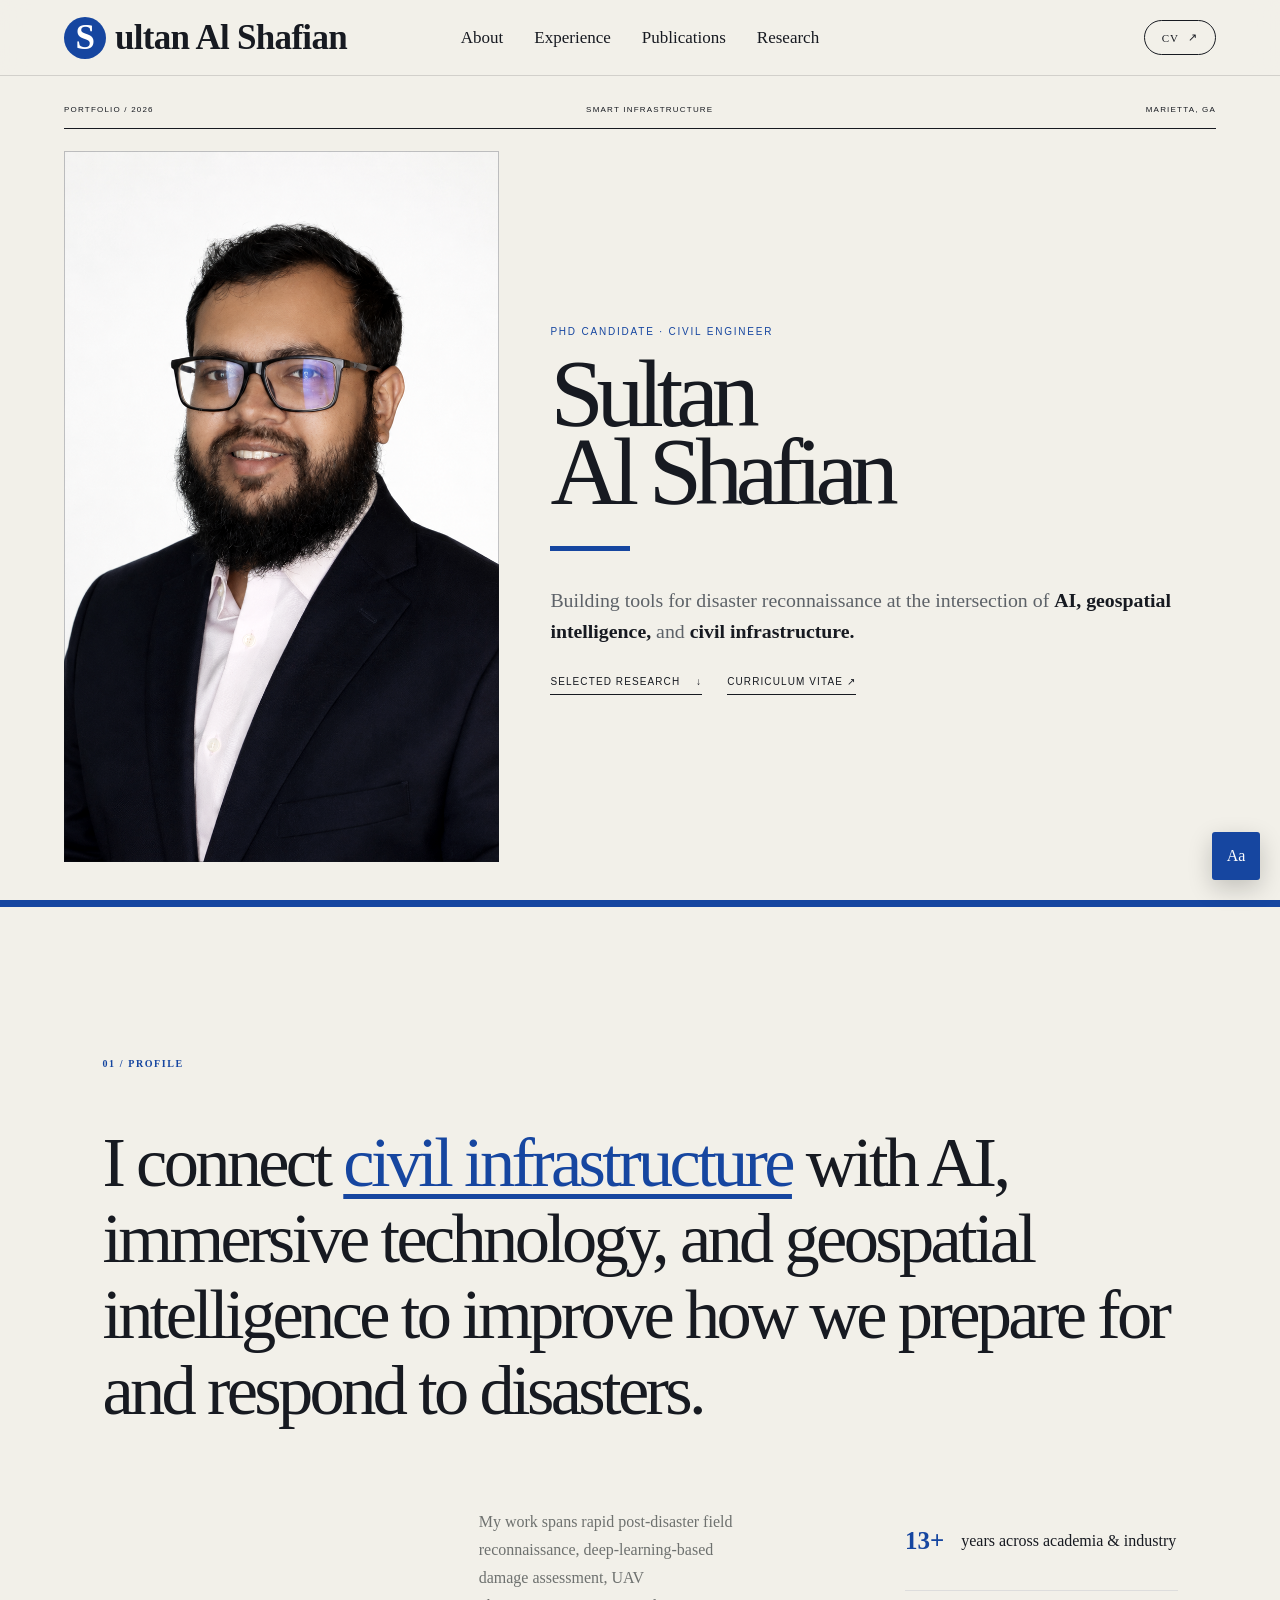
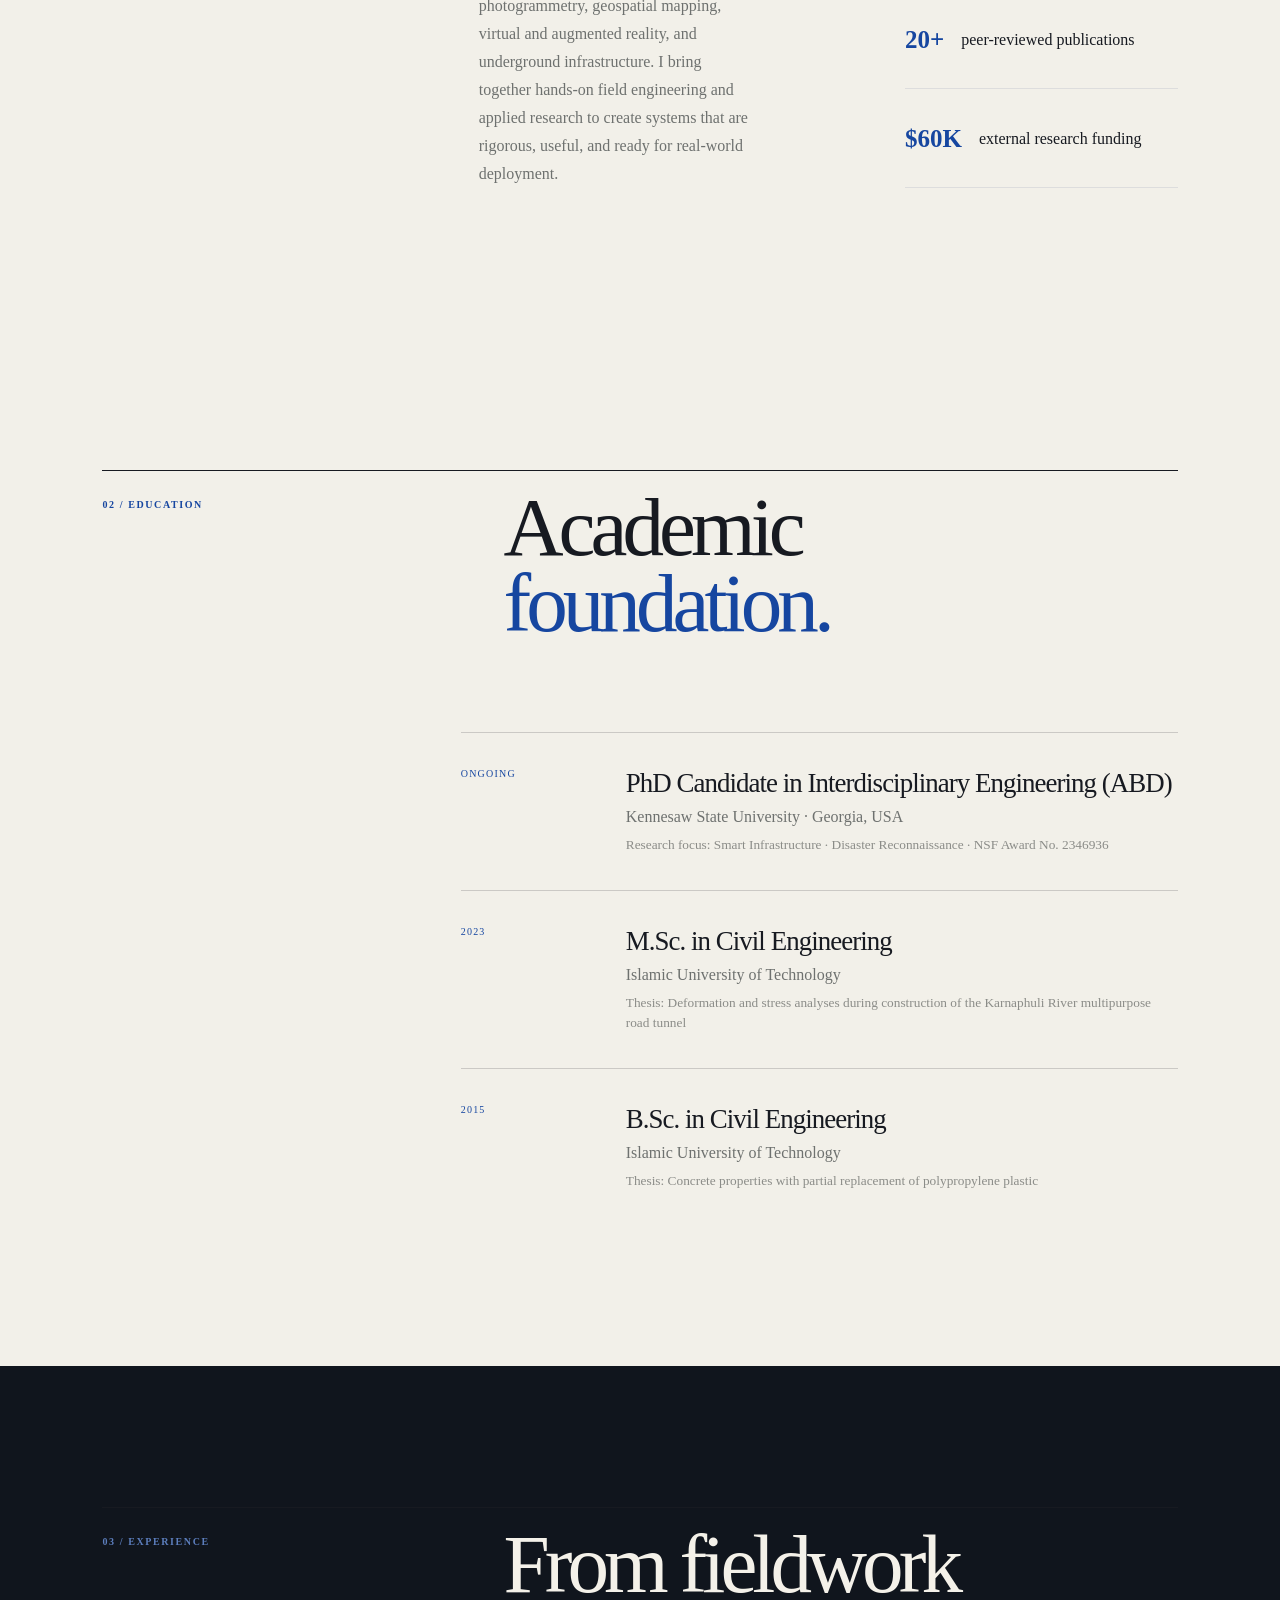
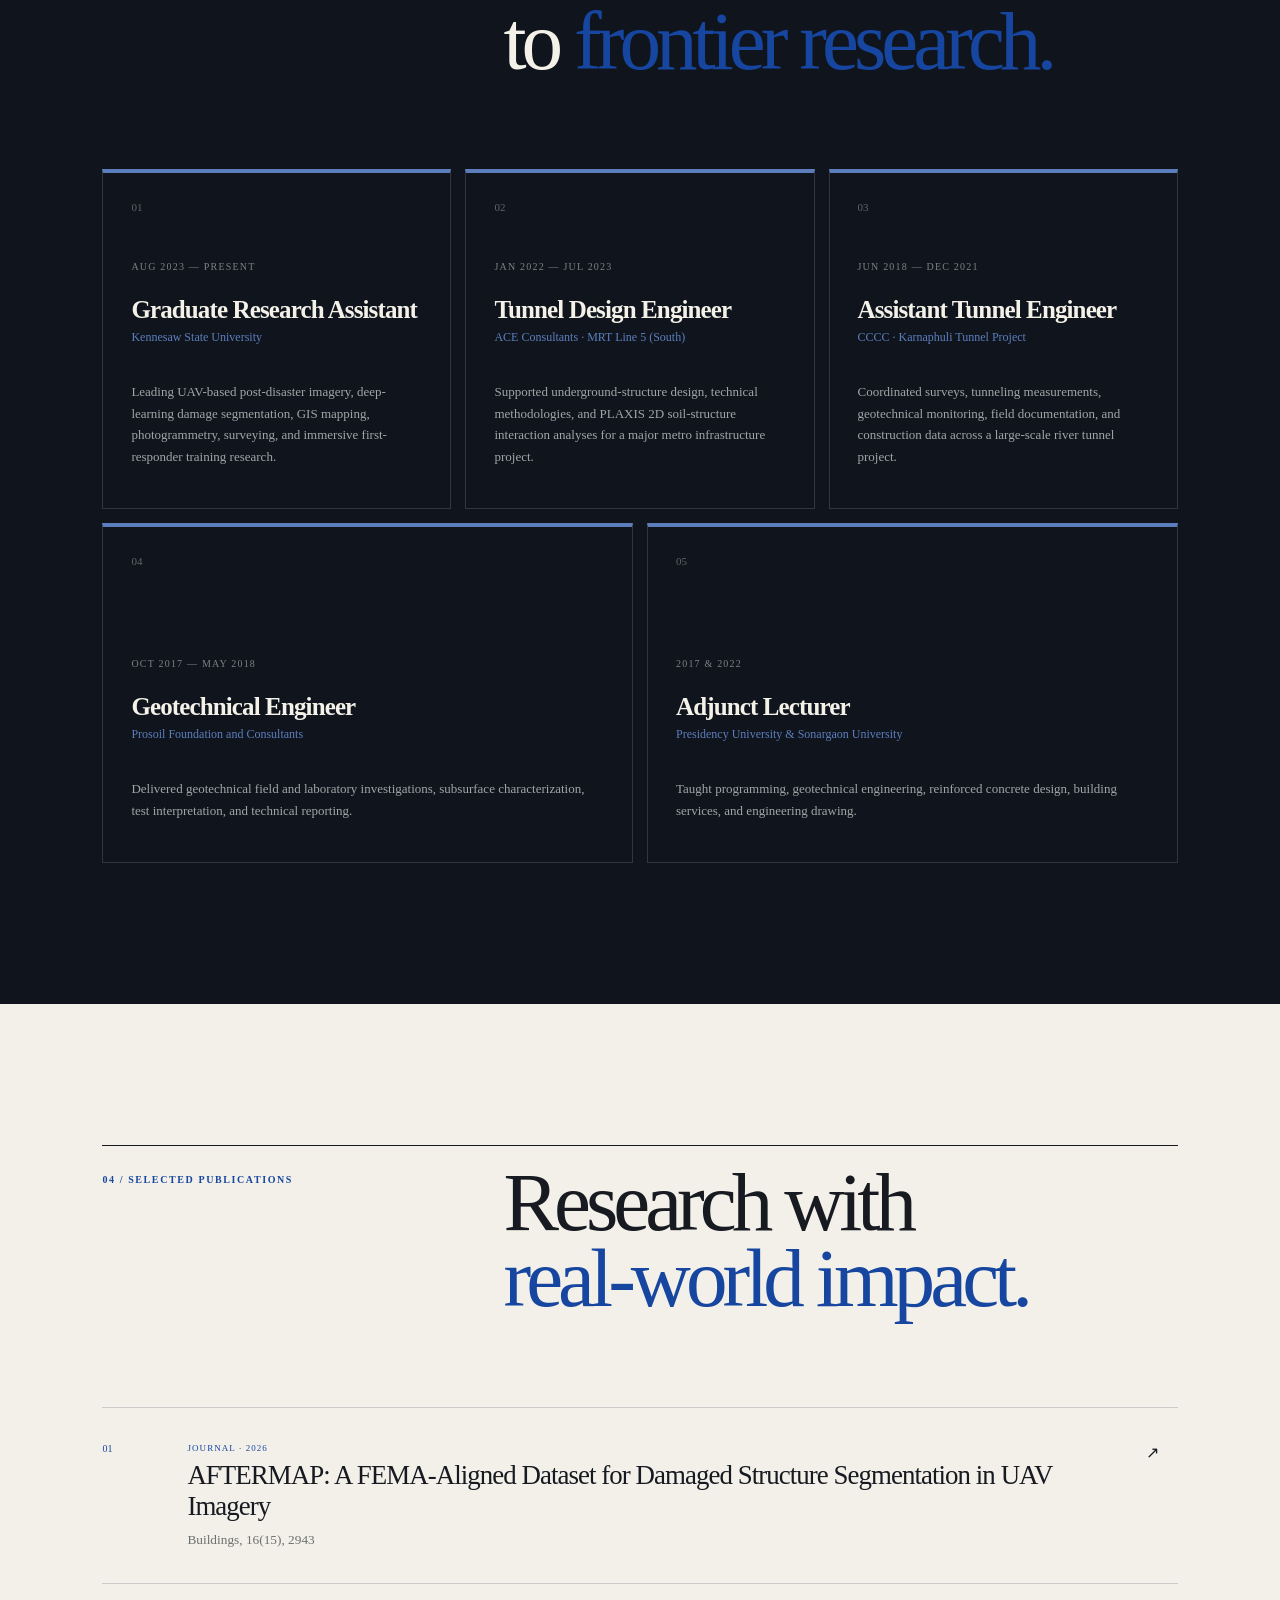
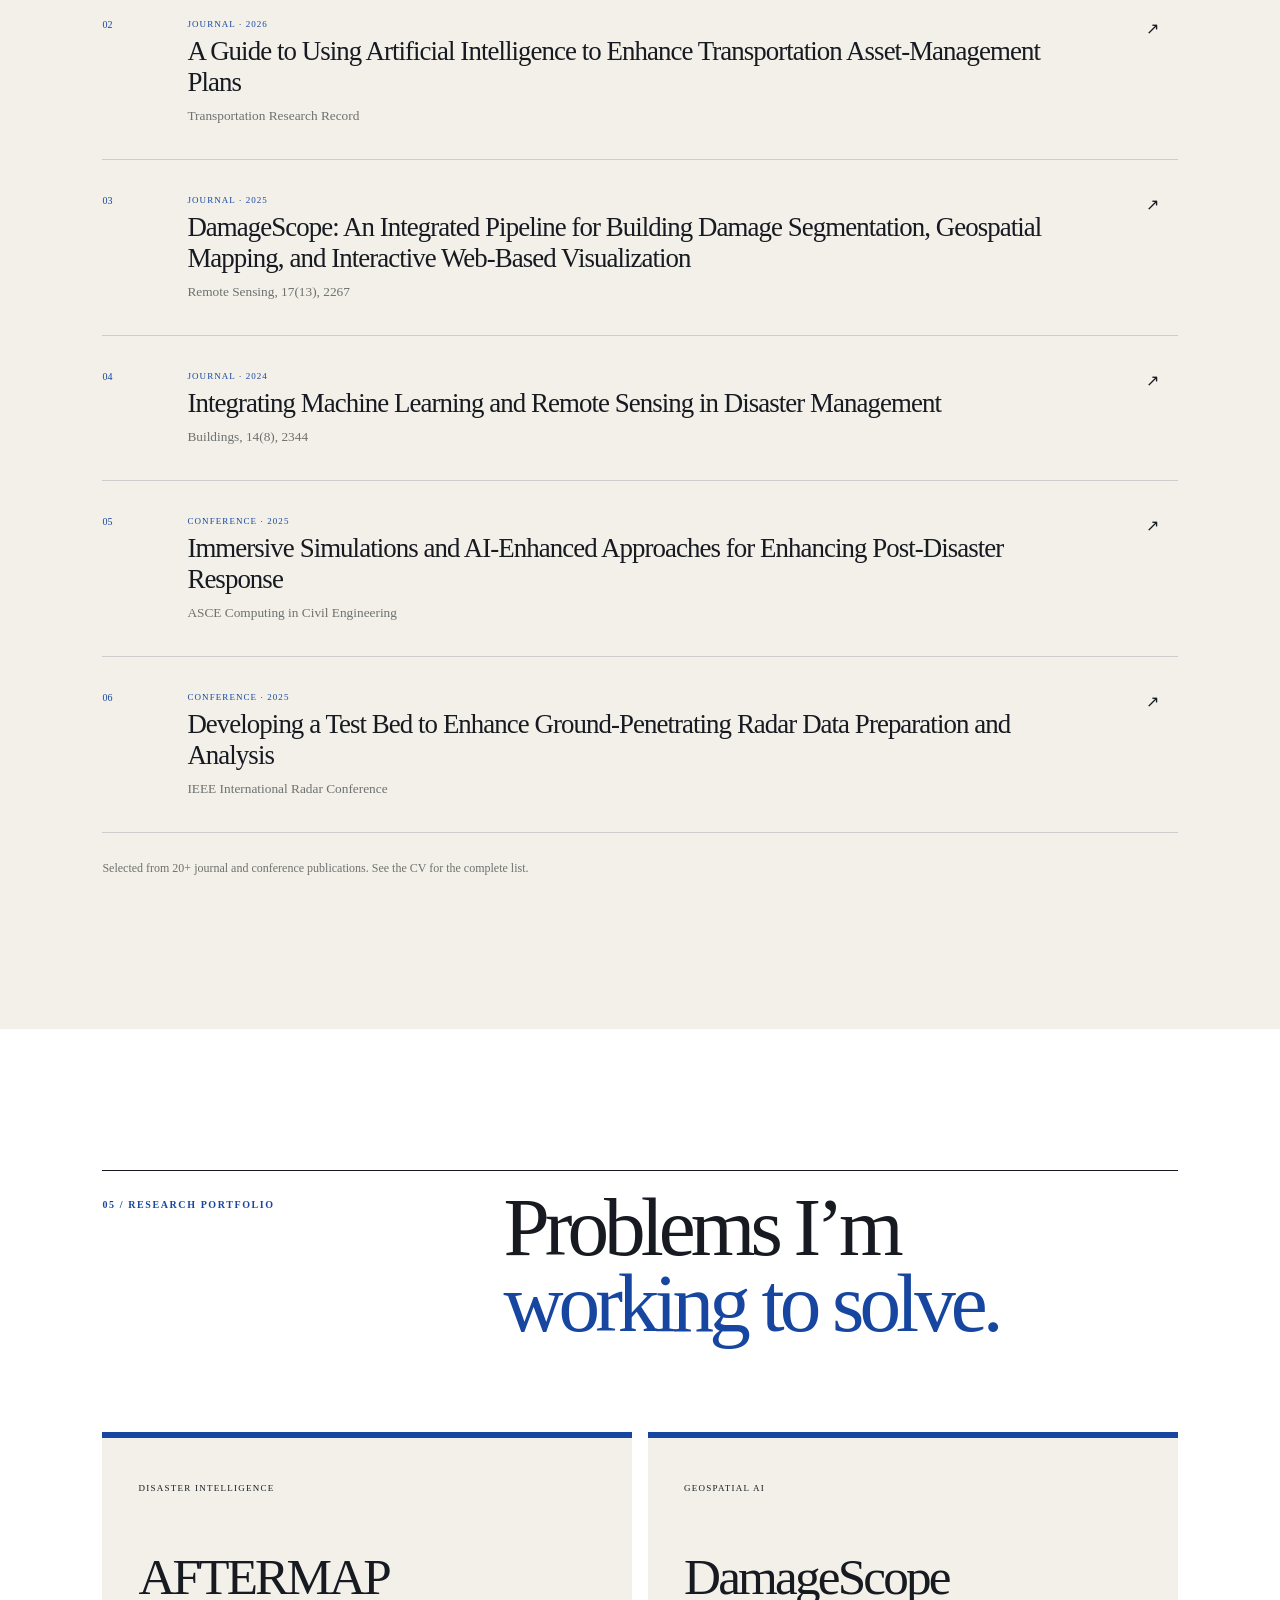
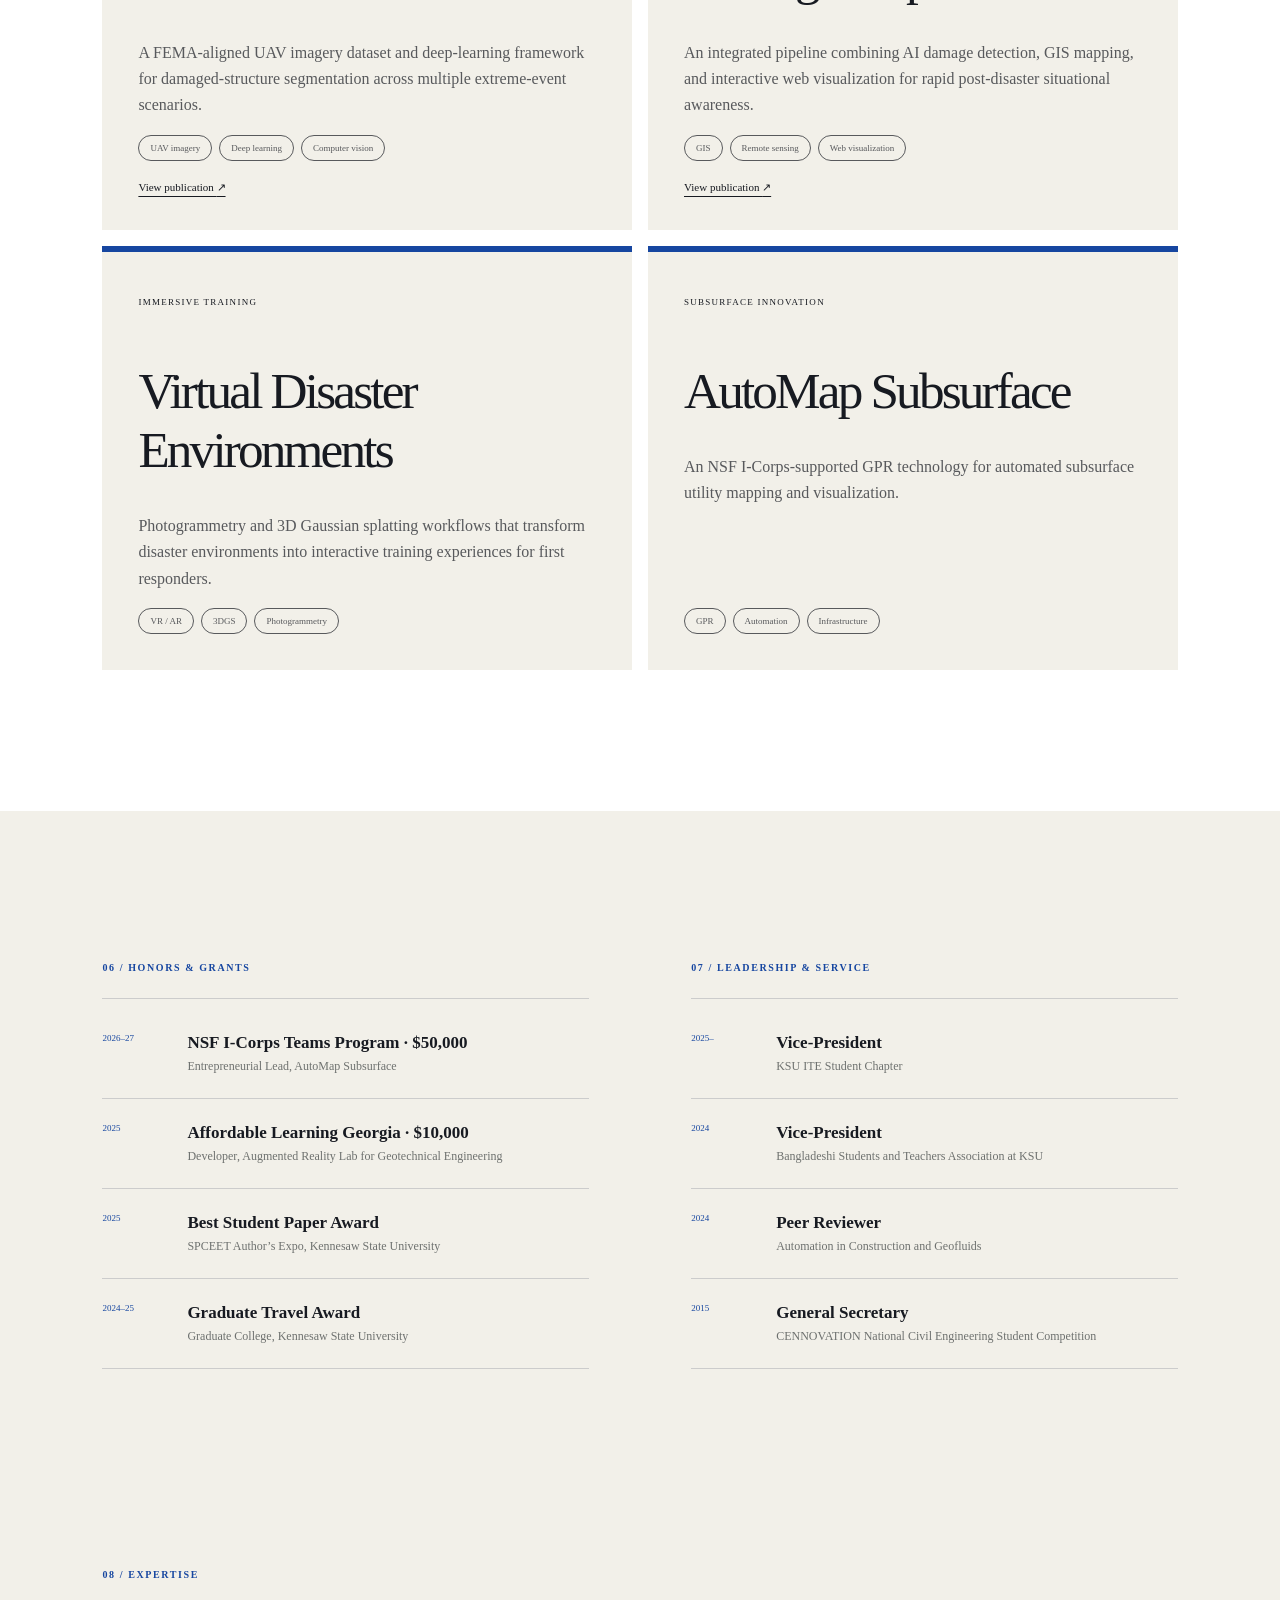
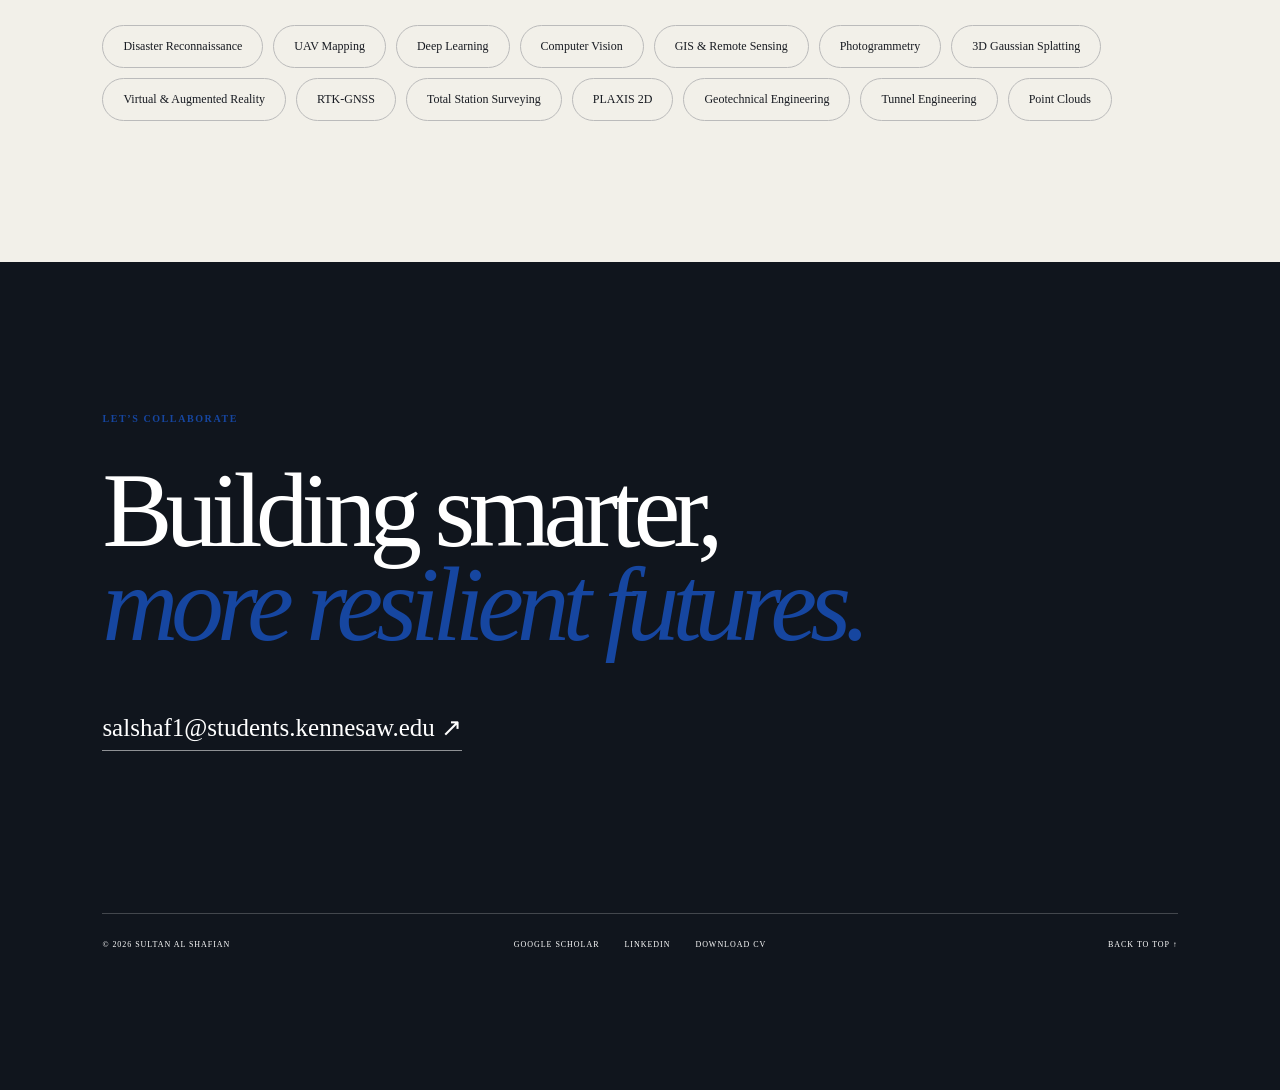
==== commit 6968fd0c: "Publish simplified hero and larger navigation" ====
--- a/index.html
+++ b/index.html
@@ -1 +1 @@
-<!DOCTYPE html><html lang="en"><head><meta charSet="utf-8"/><meta name="viewport" content="width=device-width, initial-scale=1"/><link rel="preload" as="image" href="/sultan-al-shafian.png"/><link rel="stylesheet" href="/_next/static/chunks/05ko40o~xzu~i.css" data-precedence="next"/><link rel="stylesheet" href="/_next/static/chunks/0p25i_ny22nz3.css" data-precedence="next"/><link rel="preload" as="script" fetchPriority="low" href="/_next/static/chunks/0ht900cau6_ur.js"/><script src="/_next/static/chunks/0t2z5hkh7v~~b.js" async=""></script><script src="/_next/static/chunks/07lhk_q6pmm3r.js" async=""></script><script src="/_next/static/chunks/turbopack-0cek.dh0dqtgy.js" async=""></script><script src="/_next/static/chunks/0dbhjjzl8qfwv.js" async=""></script><script src="/_next/static/chunks/0k6kr~ze-.qya.js" async=""></script><script src="/_next/static/chunks/0lptxjuuoac2j.js" async=""></script><title>Sultan Al Shafian — Researcher &amp; Civil Engineer</title><meta name="description" content="Academic portfolio of Sultan Al Shafian, a civil engineering researcher working across disaster reconnaissance, AI, UAV imagery, GIS, and immersive technology."/><meta property="og:title" content="Sultan Al Shafian — Researcher &amp; Civil Engineer"/><meta property="og:description" content="Building smarter, more resilient futures through AI, geospatial intelligence, and civil engineering."/><meta property="og:image" content="https://sultankennesaw-civil.github.io/og.png"/><meta property="og:image:width" content="1200"/><meta property="og:image:height" content="630"/><meta property="og:image:alt" content="Sultan Al Shafian academic portfolio"/><meta name="twitter:card" content="summary_large_image"/><meta name="twitter:title" content="Sultan Al Shafian — Researcher &amp; Civil Engineer"/><meta name="twitter:description" content="Building smarter, more resilient futures through AI, geospatial intelligence, and civil engineering."/><meta name="twitter:image" content="https://sultankennesaw-civil.github.io/og.png"/><script src="/_next/static/chunks/03~yq9q893hmn.js" noModule=""></script></head><body><div hidden=""><!--$--><!--/$--></div><main><header class="siteHeader"><a class="wordmark" href="#home"><span>S</span>ultan Al Shafian</a><nav aria-label="Main navigation"><a href="#about">About</a><a href="#experience">Experience</a><a href="#publications">Publications</a><a href="#projects">Research</a></nav><a class="resumeButton" href="/Sultan_Al_Shafian_CV.pdf" target="_blank">CV <span aria-hidden="true">↗</span></a></header><section class="hero" id="home"><div class="heroOrbits" aria-hidden="true"><i></i><i></i><i></i><b>AI</b><b>GIS</b><b>UAV</b></div><div class="heroCopy"><p class="kicker">Civil engineer · Researcher · Technologist</p><h1>Sultan<br/>Al Shafian<span>.</span></h1><p class="intro">PhD candidate and civil engineering researcher advancing disaster reconnaissance through AI, UAV imagery, GIS, and immersive technologies.</p><div class="heroLinks"><a class="primaryLink" href="#projects">Explore my research <span aria-hidden="true">↗</span></a><a href="mailto:salshaf1@students.kennesaw.edu">Get in touch</a></div></div><div class="heroMeta"><span>Based in<br/><strong>Marietta, Georgia, USA</strong></span><span>Research focus<br/><strong>Smart Infrastructure</strong></span></div><a class="scroll" href="#about">Scroll to discover <span>↓</span></a></section><section class="statement" id="about"><p class="sectionEyebrow">01 / Profile</p><h2>I connect <em>civil infrastructure</em> with AI, immersive technology, and geospatial intelligence to improve how we prepare for and respond to disasters.</h2><div class="profileColumns"><p>My work spans rapid post-disaster field reconnaissance, deep-learning-based damage assessment, UAV photogrammetry, geospatial mapping, virtual and augmented reality, and underground infrastructure. I bring together hands-on field engineering and applied research to create systems that are rigorous, useful, and ready for real-world deployment.</p><div class="quickFacts"><span><b>13+</b> years across academia &amp; industry</span><span><b>20+</b> peer-reviewed publications</span><span><b>$60K</b> external research funding</span></div></div></section><section class="section education" id="education"><div class="sectionTop"><p class="sectionEyebrow">02 / Education</p><h2>Academic<br/><em>foundation.</em></h2></div><div class="timeline"><article><span class="date">Ongoing</span><div><h3>PhD Candidate in Interdisciplinary Engineering (ABD)</h3><p>Kennesaw State University · Georgia, USA</p><small>Research focus: Smart Infrastructure · Disaster Reconnaissance · NSF Award No. 2346936</small></div></article><article><span class="date">2023</span><div><h3>M.Sc. in Civil Engineering</h3><p>Islamic University of Technology</p><small>Thesis: Deformation and stress analyses during construction of the Karnaphuli River multipurpose road tunnel</small></div></article><article><span class="date">2015</span><div><h3>B.Sc. in Civil Engineering</h3><p>Islamic University of Technology</p><small>Thesis: Concrete properties with partial replacement of polypropylene plastic</small></div></article></div></section><section class="section dark" id="experience"><div class="sectionTop"><p class="sectionEyebrow">03 / Experience</p><h2>From fieldwork<br/>to <em>frontier research.</em></h2></div><div class="experienceGrid"><article class="experienceCard"><span class="cardNumber">0<!-- -->1</span><p class="date">Aug 2023 — Present</p><h3>Graduate Research Assistant</h3><h4>Kennesaw State University</h4><p>Leading UAV-based post-disaster imagery, deep-learning damage segmentation, GIS mapping, photogrammetry, surveying, and immersive first-responder training research.</p></article><article class="experienceCard"><span class="cardNumber">0<!-- -->2</span><p class="date">Jan 2022 — Jul 2023</p><h3>Tunnel Design Engineer</h3><h4>ACE Consultants · MRT Line 5 (South)</h4><p>Supported underground-structure design, technical methodologies, and PLAXIS 2D soil-structure interaction analyses for a major metro infrastructure project.</p></article><article class="experienceCard"><span class="cardNumber">0<!-- -->3</span><p class="date">Jun 2018 — Dec 2021</p><h3>Assistant Tunnel Engineer</h3><h4>CCCC · Karnaphuli Tunnel Project</h4><p>Coordinated surveys, tunneling measurements, geotechnical monitoring, field documentation, and construction data across a large-scale river tunnel project.</p></article><article class="experienceCard"><span class="cardNumber">0<!-- -->4</span><p class="date">Oct 2017 — May 2018</p><h3>Geotechnical Engineer</h3><h4>Prosoil Foundation and Consultants</h4><p>Delivered geotechnical field and laboratory investigations, subsurface characterization, test interpretation, and technical reporting.</p></article><article class="experienceCard"><span class="cardNumber">0<!-- -->5</span><p class="date">2017 &amp; 2022</p><h3>Adjunct Lecturer</h3><h4>Presidency University &amp; Sonargaon University</h4><p>Taught programming, geotechnical engineering, reinforced concrete design, building services, and engineering drawing.</p></article></div></section><section class="section publications" id="publications"><div class="sectionTop"><p class="sectionEyebrow">04 / Selected publications</p><h2>Research with<br/><em>real-world impact.</em></h2></div><div class="publicationList"><a href="https://doi.org/10.3390/buildings16152943" target="_blank" rel="noreferrer"><span class="pubIndex">01</span><div><p>Journal<!-- --> · <!-- -->2026</p><h3>AFTERMAP: A FEMA-Aligned Dataset for Damaged Structure Segmentation in UAV Imagery</h3><small>Buildings, 16(15), 2943</small></div><span aria-hidden="true">↗</span></a><a href="https://doi.org/10.1177/03611981261465428" target="_blank" rel="noreferrer"><span class="pubIndex">02</span><div><p>Journal<!-- --> · <!-- -->2026</p><h3>A Guide to Using Artificial Intelligence to Enhance Transportation Asset-Management Plans</h3><small>Transportation Research Record</small></div><span aria-hidden="true">↗</span></a><a href="https://doi.org/10.3390/rs17132267" target="_blank" rel="noreferrer"><span class="pubIndex">03</span><div><p>Journal<!-- --> · <!-- -->2025</p><h3>DamageScope: An Integrated Pipeline for Building Damage Segmentation, Geospatial Mapping, and Interactive Web-Based Visualization</h3><small>Remote Sensing, 17(13), 2267</small></div><span aria-hidden="true">↗</span></a><a href="https://doi.org/10.3390/buildings14082344" target="_blank" rel="noreferrer"><span class="pubIndex">04</span><div><p>Journal<!-- --> · <!-- -->2024</p><h3>Integrating Machine Learning and Remote Sensing in Disaster Management</h3><small>Buildings, 14(8), 2344</small></div><span aria-hidden="true">↗</span></a><a href="https://doi.org/10.1061/9780784486443.006" target="_blank" rel="noreferrer"><span class="pubIndex">05</span><div><p>Conference<!-- --> · <!-- -->2025</p><h3>Immersive Simulations and AI-Enhanced Approaches for Enhancing Post-Disaster Response</h3><small>ASCE Computing in Civil Engineering</small></div><span aria-hidden="true">↗</span></a><a href="https://doi.org/10.1109/RADAR52380.2025.11031574" target="_blank" rel="noreferrer"><span class="pubIndex">06</span><div><p>Conference<!-- --> · <!-- -->2025</p><h3>Developing a Test Bed to Enhance Ground-Penetrating Radar Data Preparation and Analysis</h3><small>IEEE International Radar Conference</small></div><span aria-hidden="true">↗</span></a></div><p class="listNote">Selected from 20+ journal and conference publications. See the CV for the complete list.</p></section><section class="section projects" id="projects"><div class="sectionTop"><p class="sectionEyebrow">05 / Research portfolio</p><h2>Problems I’m<br/><em>working to solve.</em></h2></div><div class="projectGrid"><article class="projectCard project1"><p>Disaster intelligence</p><h3>AFTERMAP</h3><p>A FEMA-aligned UAV imagery dataset and deep-learning framework for damaged-structure segmentation across multiple extreme-event scenarios.</p><div><span>UAV imagery</span><span>Deep learning</span><span>Computer vision</span></div><a href="https://doi.org/10.3390/buildings16152943" target="_blank" rel="noreferrer">View publication <span aria-hidden="true">↗</span></a></article><article class="projectCard project2"><p>Geospatial AI</p><h3>DamageScope</h3><p>An integrated pipeline combining AI damage detection, GIS mapping, and interactive web visualization for rapid post-disaster situational awareness.</p><div><span>GIS</span><span>Remote sensing</span><span>Web visualization</span></div><a href="https://doi.org/10.3390/rs17132267" target="_blank" rel="noreferrer">View publication <span aria-hidden="true">↗</span></a></article><article class="projectCard project3"><p>Immersive training</p><h3>Virtual Disaster Environments</h3><p>Photogrammetry and 3D Gaussian splatting workflows that transform disaster environments into interactive training experiences for first responders.</p><div><span>VR / AR</span><span>3DGS</span><span>Photogrammetry</span></div></article><article class="projectCard project4"><p>Subsurface innovation</p><h3>AutoMap Subsurface</h3><p>An NSF I-Corps-supported GPR technology for automated subsurface utility mapping and visualization.</p><div><span>GPR</span><span>Automation</span><span>Infrastructure</span></div></article></div></section><section class="section details"><div class="detailBlock"><p class="sectionEyebrow">06 / Honors &amp; grants</p><article><span>2026–27</span><div><h3>NSF I-Corps Teams Program · $50,000</h3><p>Entrepreneurial Lead, AutoMap Subsurface</p></div></article><article><span>2025</span><div><h3>Affordable Learning Georgia · $10,000</h3><p>Developer, Augmented Reality Lab for Geotechnical Engineering</p></div></article><article><span>2025</span><div><h3>Best Student Paper Award</h3><p>SPCEET Author’s Expo, Kennesaw State University</p></div></article><article><span>2024–25</span><div><h3>Graduate Travel Award</h3><p>Graduate College, Kennesaw State University</p></div></article></div><div class="detailBlock"><p class="sectionEyebrow">07 / Leadership &amp; service</p><article><span>2025–</span><div><h3>Vice-President</h3><p>KSU ITE Student Chapter</p></div></article><article><span>2024</span><div><h3>Vice-President</h3><p>Bangladeshi Students and Teachers Association at KSU</p></div></article><article><span>2024</span><div><h3>Peer Reviewer</h3><p>Automation in Construction and Geofluids</p></div></article><article><span>2015</span><div><h3>General Secretary</h3><p>CENNOVATION National Civil Engineering Student Competition</p></div></article></div></section><section class="expertise section"><p class="sectionEyebrow">08 / Expertise</p><div class="skillCloud"><span>Disaster Reconnaissance</span><span>UAV Mapping</span><span>Deep Learning</span><span>Computer Vision</span><span>GIS &amp; Remote Sensing</span><span>Photogrammetry</span><span>3D Gaussian Splatting</span><span>Virtual &amp; Augmented Reality</span><span>RTK-GNSS</span><span>Total Station Surveying</span><span>PLAXIS 2D</span><span>Geotechnical Engineering</span><span>Tunnel Engineering</span><span>Point Clouds</span></div></section><section class="contact section" id="contact"><p class="sectionEyebrow">Let’s collaborate</p><h2>Building smarter,<br/><em>more resilient futures.</em></h2><a class="email" href="mailto:salshaf1@students.kennesaw.edu">salshaf1@students.kennesaw.edu<!-- --> <span aria-hidden="true">↗</span></a><footer><span>© <!-- -->2026<!-- --> Sultan Al Shafian</span><div><a href="https://scholar.google.com/">Google Scholar</a><a href="https://www.linkedin.com/">LinkedIn</a><a href="/Sultan_Al_Shafian_CV.pdf" target="_blank">Download CV</a></div><a href="#home">Back to top ↑</a></footer></section><div class="editorial-module__KjnL_a__hero"><div class="editorial-module__KjnL_a__index"><span>PORTFOLIO / 2026</span><span>SMART INFRASTRUCTURE</span><span>MARIETTA, GA</span></div><figure class="editorial-module__KjnL_a__photo"><img src="/sultan-al-shafian.png" alt="Sultan Al Shafian"/><figcaption><b>01</b> FIELD + RESEARCH</figcaption></figure><div class="editorial-module__KjnL_a__title"><p>PhD Candidate · Civil Engineer</p><h1>Sultan<br/>Al Shafian</h1><div class="editorial-module__KjnL_a__rule"></div><p class="editorial-module__KjnL_a__lede">Building tools for disaster reconnaissance at the intersection of <strong>AI, geospatial intelligence,</strong> and <strong>civil infrastructure.</strong></p><div class="editorial-module__KjnL_a__actions"><a href="#projects">Selected research <span>↓</span></a><a href="/Sultan_Al_Shafian_CV.pdf" target="_blank">Curriculum vitae ↗</a></div></div><aside class="editorial-module__KjnL_a__annotation"><b>RESEARCH AXIS</b><span>01 — UAV DAMAGE MAPPING</span><span>02 — IMMERSIVE TRAINING</span><span>03 — SUBSURFACE SYSTEMS</span></aside><div class="editorial-module__KjnL_a__coordinates">33.9526° N<br/>84.5499° W</div></div><aside class="customizer "><button class="customizerToggle" aria-label="Customize appearance">Aa</button><div class="customizerPanel"><div><p>Color system</p><div class="paletteOptions"><button class="active" aria-label="Blueprint" title="Blueprint" style="background:#1646a0"></button><button class="" aria-label="Survey" title="Survey" style="background:#1e674e"></button><button class="" aria-label="Earth" title="Earth" style="background:#9c3e27"></button><button class="" aria-label="Graphite" title="Graphite" style="background:#3b4350"></button></div></div><div><p>Typography</p><div class="fontOptions"><button class="active">Modern</button><button class="">Editorial</button></div></div><small>Saved on this device.</small></div></aside></main><!--$--><!--/$--><script src="/_next/static/chunks/0ht900cau6_ur.js" id="_R_" async=""></script><script>(self.__next_f=self.__next_f||[]).push([0])</script><script>self.__next_f.push([1,"1:\"$Sreact.fragment\"\n2:I[39756,[\"/_next/static/chunks/0dbhjjzl8qfwv.js\",\"/_next/static/chunks/0k6kr~ze-.qya.js\"],\"default\"]\n3:I[37457,[\"/_next/static/chunks/0dbhjjzl8qfwv.js\",\"/_next/static/chunks/0k6kr~ze-.qya.js\"],\"default\"]\n11:I[68027,[\"/_next/static/chunks/0dbhjjzl8qfwv.js\",\"/_next/static/chunks/0k6kr~ze-.qya.js\"],\"default\",1]\n:HL[\"/_next/static/chunks/05ko40o~xzu~i.css\",\"style\"]\n:HL[\"/_next/static/chunks/0p25i_ny22nz3.css\",\"style\"]\n"])</script><script>self.__next_f.push([1,"0:{\"P\":null,\"c\":[\"\",\"\"],\"q\":\"\",\"i\":false,\"f\":[[[\"\",{\"children\":[\"__PAGE__\",{}]},\"$undefined\",\"$undefined\",16],[[\"$\",\"$1\",\"c\",{\"children\":[[[\"$\",\"link\",\"0\",{\"rel\":\"stylesheet\",\"href\":\"/_next/static/chunks/05ko40o~xzu~i.css\",\"precedence\":\"next\",\"crossOrigin\":\"$undefined\",\"nonce\":\"$undefined\"}],[\"$\",\"script\",\"script-0\",{\"src\":\"/_next/static/chunks/0dbhjjzl8qfwv.js\",\"async\":true,\"nonce\":\"$undefined\"}],[\"$\",\"script\",\"script-1\",{\"src\":\"/_next/static/chunks/0k6kr~ze-.qya.js\",\"async\":true,\"nonce\":\"$undefined\"}]],[\"$\",\"html\",null,{\"lang\":\"en\",\"children\":[\"$\",\"body\",null,{\"children\":[\"$\",\"$L2\",null,{\"parallelRouterKey\":\"children\",\"error\":\"$undefined\",\"errorStyles\":\"$undefined\",\"errorScripts\":\"$undefined\",\"template\":[\"$\",\"$L3\",null,{}],\"templateStyles\":\"$undefined\",\"templateScripts\":\"$undefined\",\"notFound\":[[[\"$\",\"title\",null,{\"children\":\"404: This page could not be found.\"}],[\"$\",\"div\",null,{\"style\":{\"fontFamily\":\"system-ui,\\\"Segoe UI\\\",Roboto,Helvetica,Arial,sans-serif,\\\"Apple Color Emoji\\\",\\\"Segoe UI Emoji\\\"\",\"height\":\"100vh\",\"textAlign\":\"center\",\"display\":\"flex\",\"flexDirection\":\"column\",\"alignItems\":\"center\",\"justifyContent\":\"center\"},\"children\":[\"$\",\"div\",null,{\"children\":[[\"$\",\"style\",null,{\"dangerouslySetInnerHTML\":{\"__html\":\"body{color:#000;background:#fff;margin:0}.next-error-h1{border-right:1px solid rgba(0,0,0,.3)}@media (prefers-color-scheme:dark){body{color:#fff;background:#000}.next-error-h1{border-right:1px solid rgba(255,255,255,.3)}}\"}}],[\"$\",\"h1\",null,{\"className\":\"next-error-h1\",\"style\":{\"display\":\"inline-block\",\"margin\":\"0 20px 0 0\",\"padding\":\"0 23px 0 0\",\"fontSize\":24,\"fontWeight\":500,\"verticalAlign\":\"top\",\"lineHeight\":\"49px\"},\"children\":404}],[\"$\",\"div\",null,{\"style\":{\"display\":\"inline-block\"},\"children\":[\"$\",\"h2\",null,{\"style\":{\"fontSize\":14,\"fontWeight\":400,\"lineHeight\":\"49px\",\"margin\":0},\"children\":\"This page could not be found.\"}]}]]}]}]],[]],\"forbidden\":\"$undefined\",\"unauthorized\":\"$undefined\"}]}]}]]}],{\"children\":[[\"$\",\"$1\",\"c\",{\"children\":[[\"$\",\"main\",null,{\"children\":[[\"$\",\"header\",null,{\"className\":\"siteHeader\",\"children\":[[\"$\",\"a\",null,{\"className\":\"wordmark\",\"href\":\"#home\",\"children\":[[\"$\",\"span\",null,{\"children\":\"S\"}],\"ultan Al Shafian\"]}],[\"$\",\"nav\",null,{\"aria-label\":\"Main navigation\",\"children\":[[\"$\",\"a\",null,{\"href\":\"#about\",\"children\":\"About\"}],[\"$\",\"a\",null,{\"href\":\"#experience\",\"children\":\"Experience\"}],[\"$\",\"a\",null,{\"href\":\"#publications\",\"children\":\"Publications\"}],[\"$\",\"a\",null,{\"href\":\"#projects\",\"children\":\"Research\"}]]}],[\"$\",\"a\",null,{\"className\":\"resumeButton\",\"href\":\"/Sultan_Al_Shafian_CV.pdf\",\"target\":\"_blank\",\"children\":[\"CV \",[\"$\",\"span\",null,{\"aria-hidden\":\"true\",\"children\":\"↗\"}]]}]]}],[\"$\",\"section\",null,{\"className\":\"hero\",\"id\":\"home\",\"children\":[[\"$\",\"div\",null,{\"className\":\"heroOrbits\",\"aria-hidden\":\"true\",\"children\":[[\"$\",\"i\",null,{}],[\"$\",\"i\",null,{}],[\"$\",\"i\",null,{}],[\"$\",\"b\",null,{\"children\":\"AI\"}],[\"$\",\"b\",null,{\"children\":\"GIS\"}],[\"$\",\"b\",null,{\"children\":\"UAV\"}]]}],[\"$\",\"div\",null,{\"className\":\"heroCopy\",\"children\":[[\"$\",\"p\",null,{\"className\":\"kicker\",\"children\":\"Civil engineer · Researcher · Technologist\"}],[\"$\",\"h1\",null,{\"children\":[\"Sultan\",[\"$\",\"br\",null,{}],\"Al Shafian\",[\"$\",\"span\",null,{\"children\":\".\"}]]}],[\"$\",\"p\",null,{\"className\":\"intro\",\"children\":\"PhD candidate and civil engineering researcher advancing disaster reconnaissance through AI, UAV imagery, GIS, and immersive technologies.\"}],[\"$\",\"div\",null,{\"className\":\"heroLinks\",\"children\":[[\"$\",\"a\",null,{\"className\":\"primaryLink\",\"href\":\"#projects\",\"children\":[\"Explore my research \",[\"$\",\"span\",null,{\"aria-hidden\":\"true\",\"children\":\"↗\"}]]}],[\"$\",\"a\",null,{\"href\":\"mailto:salshaf1@students.kennesaw.edu\",\"children\":\"Get in touch\"}]]}]]}],[\"$\",\"div\",null,{\"className\":\"heroMeta\",\"children\":[[\"$\",\"span\",null,{\"children\":[\"Based in\",[\"$\",\"br\",null,{}],[\"$\",\"strong\",null,{\"children\":\"Marietta, Georgia, USA\"}]]}],[\"$\",\"span\",null,{\"children\":[\"Research focus\",[\"$\",\"br\",null,{}],[\"$\",\"strong\",null,{\"children\":\"Smart Infrastructure\"}]]}]]}],[\"$\",\"a\",null,{\"className\":\"scroll\",\"href\":\"#about\",\"children\":[\"Scroll to discover \",[\"$\",\"span\",null,{\"children\":\"↓\"}]]}]]}],[\"$\",\"section\",null,{\"className\":\"statement\",\"id\":\"about\",\"children\":[[\"$\",\"p\",null,{\"className\":\"sectionEyebrow\",\"children\":\"01 / Profile\"}],[\"$\",\"h2\",null,{\"children\":[\"I connect \",[\"$\",\"em\",null,{\"children\":\"civil infrastructure\"}],\" with AI, immersive technology, and geospatial intelligence to improve how we prepare for and respond to disasters.\"]}],[\"$\",\"div\",null,{\"className\":\"profileColumns\",\"children\":[[\"$\",\"p\",null,{\"children\":\"My work spans rapid post-disaster field reconnaissance, deep-learning-based damage assessment, UAV photogrammetry, geospatial mapping, virtual and augmented reality, and underground infrastructure. I bring together hands-on field engineering and applied research to create systems that are rigorous, useful, and ready for real-world deployment.\"}],\"$L4\"]}]]}],\"$L5\",\"$L6\",\"$L7\",\"$L8\",\"$L9\",\"$La\",\"$Lb\",\"$Lc\"]}],[\"$Ld\",\"$Le\"],\"$Lf\"]}],{},null,false,null]},null,false,null],\"$L10\",false]],\"m\":\"$undefined\",\"G\":[\"$11\",[\"$L12\"]],\"S\":true,\"h\":null,\"s\":\"$undefined\",\"l\":\"$undefined\",\"p\":\"$undefined\",\"d\":\"$undefined\",\"b\":\"yyLTshxnDB84NkXPkx0Lw\"}\n"])</script><script>self.__next_f.push([1,"13:I[50530,[\"/_next/static/chunks/0dbhjjzl8qfwv.js\",\"/_next/static/chunks/0k6kr~ze-.qya.js\",\"/_next/static/chunks/0lptxjuuoac2j.js\"],\"default\"]\n14:I[97367,[\"/_next/static/chunks/0dbhjjzl8qfwv.js\",\"/_next/static/chunks/0k6kr~ze-.qya.js\"],\"OutletBoundary\"]\n15:\"$Sreact.suspense\"\n17:I[97367,[\"/_next/static/chunks/0dbhjjzl8qfwv.js\",\"/_next/static/chunks/0k6kr~ze-.qya.js\"],\"ViewportBoundary\"]\n19:I[97367,[\"/_next/static/chunks/0dbhjjzl8qfwv.js\",\"/_next/static/chunks/0k6kr~ze-.qya.js\"],\"MetadataBoundary\"]\n4:[\"$\",\"div\",null,{\"className\":\"quickFacts\",\"children\":[[\"$\",\"span\",null,{\"children\":[[\"$\",\"b\",null,{\"children\":\"13+\"}],\" years across academia \u0026 industry\"]}],[\"$\",\"span\",null,{\"children\":[[\"$\",\"b\",null,{\"children\":\"20+\"}],\" peer-reviewed publications\"]}],[\"$\",\"span\",null,{\"children\":[[\"$\",\"b\",null,{\"children\":\"$$60K\"}],\" external research funding\"]}]]}]\n"])</script><script>self.__next_f.push([1,"5:[\"$\",\"section\",null,{\"className\":\"section education\",\"id\":\"education\",\"children\":[[\"$\",\"div\",null,{\"className\":\"sectionTop\",\"children\":[[\"$\",\"p\",null,{\"className\":\"sectionEyebrow\",\"children\":\"02 / Education\"}],[\"$\",\"h2\",null,{\"children\":[\"Academic\",[\"$\",\"br\",null,{}],[\"$\",\"em\",null,{\"children\":\"foundation.\"}]]}]]}],[\"$\",\"div\",null,{\"className\":\"timeline\",\"children\":[[\"$\",\"article\",\"PhD Candidate in Interdisciplinary Engineering (ABD)\",{\"children\":[[\"$\",\"span\",null,{\"className\":\"date\",\"children\":\"Ongoing\"}],[\"$\",\"div\",null,{\"children\":[[\"$\",\"h3\",null,{\"children\":\"PhD Candidate in Interdisciplinary Engineering (ABD)\"}],[\"$\",\"p\",null,{\"children\":\"Kennesaw State University · Georgia, USA\"}],[\"$\",\"small\",null,{\"children\":\"Research focus: Smart Infrastructure · Disaster Reconnaissance · NSF Award No. 2346936\"}]]}]]}],[\"$\",\"article\",\"M.Sc. in Civil Engineering\",{\"children\":[[\"$\",\"span\",null,{\"className\":\"date\",\"children\":\"2023\"}],[\"$\",\"div\",null,{\"children\":[[\"$\",\"h3\",null,{\"children\":\"M.Sc. in Civil Engineering\"}],[\"$\",\"p\",null,{\"children\":\"Islamic University of Technology\"}],[\"$\",\"small\",null,{\"children\":\"Thesis: Deformation and stress analyses during construction of the Karnaphuli River multipurpose road tunnel\"}]]}]]}],[\"$\",\"article\",\"B.Sc. in Civil Engineering\",{\"children\":[[\"$\",\"span\",null,{\"className\":\"date\",\"children\":\"2015\"}],[\"$\",\"div\",null,{\"children\":[[\"$\",\"h3\",null,{\"children\":\"B.Sc. in Civil Engineering\"}],[\"$\",\"p\",null,{\"children\":\"Islamic University of Technology\"}],[\"$\",\"small\",null,{\"children\":\"Thesis: Concrete properties with partial replacement of polypropylene plastic\"}]]}]]}]]}]]}]\n"])</script><script>self.__next_f.push([1,"6:[\"$\",\"section\",null,{\"className\":\"section dark\",\"id\":\"experience\",\"children\":[[\"$\",\"div\",null,{\"className\":\"sectionTop\",\"children\":[[\"$\",\"p\",null,{\"className\":\"sectionEyebrow\",\"children\":\"03 / Experience\"}],[\"$\",\"h2\",null,{\"children\":[\"From fieldwork\",[\"$\",\"br\",null,{}],\"to \",[\"$\",\"em\",null,{\"children\":\"frontier research.\"}]]}]]}],[\"$\",\"div\",null,{\"className\":\"experienceGrid\",\"children\":[[\"$\",\"article\",\"Graduate Research Assistant\",{\"className\":\"experienceCard\",\"children\":[[\"$\",\"span\",null,{\"className\":\"cardNumber\",\"children\":[\"0\",1]}],[\"$\",\"p\",null,{\"className\":\"date\",\"children\":\"Aug 2023 — Present\"}],[\"$\",\"h3\",null,{\"children\":\"Graduate Research Assistant\"}],[\"$\",\"h4\",null,{\"children\":\"Kennesaw State University\"}],[\"$\",\"p\",null,{\"children\":\"Leading UAV-based post-disaster imagery, deep-learning damage segmentation, GIS mapping, photogrammetry, surveying, and immersive first-responder training research.\"}]]}],[\"$\",\"article\",\"Tunnel Design Engineer\",{\"className\":\"experienceCard\",\"children\":[[\"$\",\"span\",null,{\"className\":\"cardNumber\",\"children\":[\"0\",2]}],[\"$\",\"p\",null,{\"className\":\"date\",\"children\":\"Jan 2022 — Jul 2023\"}],[\"$\",\"h3\",null,{\"children\":\"Tunnel Design Engineer\"}],[\"$\",\"h4\",null,{\"children\":\"ACE Consultants · MRT Line 5 (South)\"}],[\"$\",\"p\",null,{\"children\":\"Supported underground-structure design, technical methodologies, and PLAXIS 2D soil-structure interaction analyses for a major metro infrastructure project.\"}]]}],[\"$\",\"article\",\"Assistant Tunnel Engineer\",{\"className\":\"experienceCard\",\"children\":[[\"$\",\"span\",null,{\"className\":\"cardNumber\",\"children\":[\"0\",3]}],[\"$\",\"p\",null,{\"className\":\"date\",\"children\":\"Jun 2018 — Dec 2021\"}],[\"$\",\"h3\",null,{\"children\":\"Assistant Tunnel Engineer\"}],[\"$\",\"h4\",null,{\"children\":\"CCCC · Karnaphuli Tunnel Project\"}],[\"$\",\"p\",null,{\"children\":\"Coordinated surveys, tunneling measurements, geotechnical monitoring, field documentation, and construction data across a large-scale river tunnel project.\"}]]}],[\"$\",\"article\",\"Geotechnical Engineer\",{\"className\":\"experienceCard\",\"children\":[[\"$\",\"span\",null,{\"className\":\"cardNumber\",\"children\":[\"0\",4]}],[\"$\",\"p\",null,{\"className\":\"date\",\"children\":\"Oct 2017 — May 2018\"}],[\"$\",\"h3\",null,{\"children\":\"Geotechnical Engineer\"}],[\"$\",\"h4\",null,{\"children\":\"Prosoil Foundation and Consultants\"}],[\"$\",\"p\",null,{\"children\":\"Delivered geotechnical field and laboratory investigations, subsurface characterization, test interpretation, and technical reporting.\"}]]}],[\"$\",\"article\",\"Adjunct Lecturer\",{\"className\":\"experienceCard\",\"children\":[[\"$\",\"span\",null,{\"className\":\"cardNumber\",\"children\":[\"0\",5]}],[\"$\",\"p\",null,{\"className\":\"date\",\"children\":\"2017 \u0026 2022\"}],[\"$\",\"h3\",null,{\"children\":\"Adjunct Lecturer\"}],[\"$\",\"h4\",null,{\"children\":\"Presidency University \u0026 Sonargaon University\"}],[\"$\",\"p\",null,{\"children\":\"Taught programming, geotechnical engineering, reinforced concrete design, building services, and engineering drawing.\"}]]}]]}]]}]\n"])</script><script>self.__next_f.push([1,"7:[\"$\",\"section\",null,{\"className\":\"section publications\",\"id\":\"publications\",\"children\":[[\"$\",\"div\",null,{\"className\":\"sectionTop\",\"children\":[[\"$\",\"p\",null,{\"className\":\"sectionEyebrow\",\"children\":\"04 / Selected publications\"}],[\"$\",\"h2\",null,{\"children\":[\"Research with\",[\"$\",\"br\",null,{}],[\"$\",\"em\",null,{\"children\":\"real-world impact.\"}]]}]]}],[\"$\",\"div\",null,{\"className\":\"publicationList\",\"children\":[[\"$\",\"a\",\"AFTERMAP: A FEMA-Aligned Dataset for Damaged Structure Segmentation in UAV Imagery\",{\"href\":\"https://doi.org/10.3390/buildings16152943\",\"target\":\"_blank\",\"rel\":\"noreferrer\",\"children\":[[\"$\",\"span\",null,{\"className\":\"pubIndex\",\"children\":\"01\"}],[\"$\",\"div\",null,{\"children\":[[\"$\",\"p\",null,{\"children\":[\"Journal\",\" · \",\"2026\"]}],[\"$\",\"h3\",null,{\"children\":\"AFTERMAP: A FEMA-Aligned Dataset for Damaged Structure Segmentation in UAV Imagery\"}],[\"$\",\"small\",null,{\"children\":\"Buildings, 16(15), 2943\"}]]}],[\"$\",\"span\",null,{\"aria-hidden\":\"true\",\"children\":\"↗\"}]]}],[\"$\",\"a\",\"A Guide to Using Artificial Intelligence to Enhance Transportation Asset-Management Plans\",{\"href\":\"https://doi.org/10.1177/03611981261465428\",\"target\":\"_blank\",\"rel\":\"noreferrer\",\"children\":[[\"$\",\"span\",null,{\"className\":\"pubIndex\",\"children\":\"02\"}],[\"$\",\"div\",null,{\"children\":[[\"$\",\"p\",null,{\"children\":[\"Journal\",\" · \",\"2026\"]}],[\"$\",\"h3\",null,{\"children\":\"A Guide to Using Artificial Intelligence to Enhance Transportation Asset-Management Plans\"}],[\"$\",\"small\",null,{\"children\":\"Transportation Research Record\"}]]}],[\"$\",\"span\",null,{\"aria-hidden\":\"true\",\"children\":\"↗\"}]]}],[\"$\",\"a\",\"DamageScope: An Integrated Pipeline for Building Damage Segmentation, Geospatial Mapping, and Interactive Web-Based Visualization\",{\"href\":\"https://doi.org/10.3390/rs17132267\",\"target\":\"_blank\",\"rel\":\"noreferrer\",\"children\":[[\"$\",\"span\",null,{\"className\":\"pubIndex\",\"children\":\"03\"}],[\"$\",\"div\",null,{\"children\":[[\"$\",\"p\",null,{\"children\":[\"Journal\",\" · \",\"2025\"]}],[\"$\",\"h3\",null,{\"children\":\"DamageScope: An Integrated Pipeline for Building Damage Segmentation, Geospatial Mapping, and Interactive Web-Based Visualization\"}],[\"$\",\"small\",null,{\"children\":\"Remote Sensing, 17(13), 2267\"}]]}],[\"$\",\"span\",null,{\"aria-hidden\":\"true\",\"children\":\"↗\"}]]}],[\"$\",\"a\",\"Integrating Machine Learning and Remote Sensing in Disaster Management\",{\"href\":\"https://doi.org/10.3390/buildings14082344\",\"target\":\"_blank\",\"rel\":\"noreferrer\",\"children\":[[\"$\",\"span\",null,{\"className\":\"pubIndex\",\"children\":\"04\"}],[\"$\",\"div\",null,{\"children\":[[\"$\",\"p\",null,{\"children\":[\"Journal\",\" · \",\"2024\"]}],[\"$\",\"h3\",null,{\"children\":\"Integrating Machine Learning and Remote Sensing in Disaster Management\"}],[\"$\",\"small\",null,{\"children\":\"Buildings, 14(8), 2344\"}]]}],[\"$\",\"span\",null,{\"aria-hidden\":\"true\",\"children\":\"↗\"}]]}],[\"$\",\"a\",\"Immersive Simulations and AI-Enhanced Approaches for Enhancing Post-Disaster Response\",{\"href\":\"https://doi.org/10.1061/9780784486443.006\",\"target\":\"_blank\",\"rel\":\"noreferrer\",\"children\":[[\"$\",\"span\",null,{\"className\":\"pubIndex\",\"children\":\"05\"}],[\"$\",\"div\",null,{\"children\":[[\"$\",\"p\",null,{\"children\":[\"Conference\",\" · \",\"2025\"]}],[\"$\",\"h3\",null,{\"children\":\"Immersive Simulations and AI-Enhanced Approaches for Enhancing Post-Disaster Response\"}],[\"$\",\"small\",null,{\"children\":\"ASCE Computing in Civil Engineering\"}]]}],[\"$\",\"span\",null,{\"aria-hidden\":\"true\",\"children\":\"↗\"}]]}],[\"$\",\"a\",\"Developing a Test Bed to Enhance Ground-Penetrating Radar Data Preparation and Analysis\",{\"href\":\"https://doi.org/10.1109/RADAR52380.2025.11031574\",\"target\":\"_blank\",\"rel\":\"noreferrer\",\"children\":[[\"$\",\"span\",null,{\"className\":\"pubIndex\",\"children\":\"06\"}],[\"$\",\"div\",null,{\"children\":[[\"$\",\"p\",null,{\"children\":[\"Conference\",\" · \",\"2025\"]}],[\"$\",\"h3\",null,{\"children\":\"Developing a Test Bed to Enhance Ground-Penetrating Radar Data Preparation and Analysis\"}],[\"$\",\"small\",null,{\"children\":\"IEEE International Radar Conference\"}]]}],[\"$\",\"span\",null,{\"aria-hidden\":\"true\",\"children\":\"↗\"}]]}]]}],[\"$\",\"p\",null,{\"className\":\"listNote\",\"children\":\"Selected from 20+ journal and conference publications. See the CV for the complete list.\"}]]}]\n"])</script><script>self.__next_f.push([1,"8:[\"$\",\"section\",null,{\"className\":\"section projects\",\"id\":\"projects\",\"children\":[[\"$\",\"div\",null,{\"className\":\"sectionTop\",\"children\":[[\"$\",\"p\",null,{\"className\":\"sectionEyebrow\",\"children\":\"05 / Research portfolio\"}],[\"$\",\"h2\",null,{\"children\":[\"Problems I’m\",[\"$\",\"br\",null,{}],[\"$\",\"em\",null,{\"children\":\"working to solve.\"}]]}]]}],[\"$\",\"div\",null,{\"className\":\"projectGrid\",\"children\":[[\"$\",\"article\",\"AFTERMAP\",{\"className\":\"projectCard project1\",\"children\":[[\"$\",\"p\",null,{\"children\":\"Disaster intelligence\"}],[\"$\",\"h3\",null,{\"children\":\"AFTERMAP\"}],[\"$\",\"p\",null,{\"children\":\"A FEMA-aligned UAV imagery dataset and deep-learning framework for damaged-structure segmentation across multiple extreme-event scenarios.\"}],[\"$\",\"div\",null,{\"children\":[[\"$\",\"span\",\"UAV imagery\",{\"children\":\"UAV imagery\"}],[\"$\",\"span\",\"Deep learning\",{\"children\":\"Deep learning\"}],[\"$\",\"span\",\"Computer vision\",{\"children\":\"Computer vision\"}]]}],[\"$\",\"a\",null,{\"href\":\"https://doi.org/10.3390/buildings16152943\",\"target\":\"_blank\",\"rel\":\"noreferrer\",\"children\":[\"View publication \",[\"$\",\"span\",null,{\"aria-hidden\":\"true\",\"children\":\"↗\"}]]}]]}],[\"$\",\"article\",\"DamageScope\",{\"className\":\"projectCard project2\",\"children\":[[\"$\",\"p\",null,{\"children\":\"Geospatial AI\"}],[\"$\",\"h3\",null,{\"children\":\"DamageScope\"}],[\"$\",\"p\",null,{\"children\":\"An integrated pipeline combining AI damage detection, GIS mapping, and interactive web visualization for rapid post-disaster situational awareness.\"}],[\"$\",\"div\",null,{\"children\":[[\"$\",\"span\",\"GIS\",{\"children\":\"GIS\"}],[\"$\",\"span\",\"Remote sensing\",{\"children\":\"Remote sensing\"}],[\"$\",\"span\",\"Web visualization\",{\"children\":\"Web visualization\"}]]}],[\"$\",\"a\",null,{\"href\":\"https://doi.org/10.3390/rs17132267\",\"target\":\"_blank\",\"rel\":\"noreferrer\",\"children\":[\"View publication \",[\"$\",\"span\",null,{\"aria-hidden\":\"true\",\"children\":\"↗\"}]]}]]}],[\"$\",\"article\",\"Virtual Disaster Environments\",{\"className\":\"projectCard project3\",\"children\":[[\"$\",\"p\",null,{\"children\":\"Immersive training\"}],[\"$\",\"h3\",null,{\"children\":\"Virtual Disaster Environments\"}],[\"$\",\"p\",null,{\"children\":\"Photogrammetry and 3D Gaussian splatting workflows that transform disaster environments into interactive training experiences for first responders.\"}],[\"$\",\"div\",null,{\"children\":[[\"$\",\"span\",\"VR / AR\",{\"children\":\"VR / AR\"}],[\"$\",\"span\",\"3DGS\",{\"children\":\"3DGS\"}],[\"$\",\"span\",\"Photogrammetry\",{\"children\":\"Photogrammetry\"}]]}],\"\"]}],[\"$\",\"article\",\"AutoMap Subsurface\",{\"className\":\"projectCard project4\",\"children\":[[\"$\",\"p\",null,{\"children\":\"Subsurface innovation\"}],[\"$\",\"h3\",null,{\"children\":\"AutoMap Subsurface\"}],[\"$\",\"p\",null,{\"children\":\"An NSF I-Corps-supported GPR technology for automated subsurface utility mapping and visualization.\"}],[\"$\",\"div\",null,{\"children\":[[\"$\",\"span\",\"GPR\",{\"children\":\"GPR\"}],[\"$\",\"span\",\"Automation\",{\"children\":\"Automation\"}],[\"$\",\"span\",\"Infrastructure\",{\"children\":\"Infrastructure\"}]]}],\"\"]}]]}]]}]\n"])</script><script>self.__next_f.push([1,"9:[\"$\",\"section\",null,{\"className\":\"section details\",\"children\":[[\"$\",\"div\",null,{\"className\":\"detailBlock\",\"children\":[[\"$\",\"p\",null,{\"className\":\"sectionEyebrow\",\"children\":\"06 / Honors \u0026 grants\"}],[[\"$\",\"article\",\"NSF I-Corps Teams Program · $50,000\",{\"children\":[[\"$\",\"span\",null,{\"children\":\"2026–27\"}],[\"$\",\"div\",null,{\"children\":[[\"$\",\"h3\",null,{\"children\":\"NSF I-Corps Teams Program · $50,000\"}],[\"$\",\"p\",null,{\"children\":\"Entrepreneurial Lead, AutoMap Subsurface\"}]]}]]}],[\"$\",\"article\",\"Affordable Learning Georgia · $10,000\",{\"children\":[[\"$\",\"span\",null,{\"children\":\"2025\"}],[\"$\",\"div\",null,{\"children\":[[\"$\",\"h3\",null,{\"children\":\"Affordable Learning Georgia · $10,000\"}],[\"$\",\"p\",null,{\"children\":\"Developer, Augmented Reality Lab for Geotechnical Engineering\"}]]}]]}],[\"$\",\"article\",\"Best Student Paper Award\",{\"children\":[[\"$\",\"span\",null,{\"children\":\"2025\"}],[\"$\",\"div\",null,{\"children\":[[\"$\",\"h3\",null,{\"children\":\"Best Student Paper Award\"}],[\"$\",\"p\",null,{\"children\":\"SPCEET Author’s Expo, Kennesaw State University\"}]]}]]}],[\"$\",\"article\",\"Graduate Travel Award\",{\"children\":[[\"$\",\"span\",null,{\"children\":\"2024–25\"}],[\"$\",\"div\",null,{\"children\":[[\"$\",\"h3\",null,{\"children\":\"Graduate Travel Award\"}],[\"$\",\"p\",null,{\"children\":\"Graduate College, Kennesaw State University\"}]]}]]}]]]}],[\"$\",\"div\",null,{\"className\":\"detailBlock\",\"children\":[[\"$\",\"p\",null,{\"className\":\"sectionEyebrow\",\"children\":\"07 / Leadership \u0026 service\"}],[[\"$\",\"article\",\"Vice-President\",{\"children\":[[\"$\",\"span\",null,{\"children\":\"2025–\"}],[\"$\",\"div\",null,{\"children\":[[\"$\",\"h3\",null,{\"children\":\"Vice-President\"}],[\"$\",\"p\",null,{\"children\":\"KSU ITE Student Chapter\"}]]}]]}],[\"$\",\"article\",\"Vice-President\",{\"children\":[[\"$\",\"span\",null,{\"children\":\"2024\"}],[\"$\",\"div\",null,{\"children\":[[\"$\",\"h3\",null,{\"children\":\"Vice-President\"}],[\"$\",\"p\",null,{\"children\":\"Bangladeshi Students and Teachers Association at KSU\"}]]}]]}],[\"$\",\"article\",\"Peer Reviewer\",{\"children\":[[\"$\",\"span\",null,{\"children\":\"2024\"}],[\"$\",\"div\",null,{\"children\":[[\"$\",\"h3\",null,{\"children\":\"Peer Reviewer\"}],[\"$\",\"p\",null,{\"children\":\"Automation in Construction and Geofluids\"}]]}]]}],[\"$\",\"article\",\"General Secretary\",{\"children\":[[\"$\",\"span\",null,{\"children\":\"2015\"}],[\"$\",\"div\",null,{\"children\":[[\"$\",\"h3\",null,{\"children\":\"General Secretary\"}],[\"$\",\"p\",null,{\"children\":\"CENNOVATION National Civil Engineering Student Competition\"}]]}]]}]]]}]]}]\n"])</script><script>self.__next_f.push([1,"a:[\"$\",\"section\",null,{\"className\":\"expertise section\",\"children\":[[\"$\",\"p\",null,{\"className\":\"sectionEyebrow\",\"children\":\"08 / Expertise\"}],[\"$\",\"div\",null,{\"className\":\"skillCloud\",\"children\":[[\"$\",\"span\",\"Disaster Reconnaissance\",{\"children\":\"Disaster Reconnaissance\"}],[\"$\",\"span\",\"UAV Mapping\",{\"children\":\"UAV Mapping\"}],[\"$\",\"span\",\"Deep Learning\",{\"children\":\"Deep Learning\"}],[\"$\",\"span\",\"Computer Vision\",{\"children\":\"Computer Vision\"}],[\"$\",\"span\",\"GIS \u0026 Remote Sensing\",{\"children\":\"GIS \u0026 Remote Sensing\"}],[\"$\",\"span\",\"Photogrammetry\",{\"children\":\"Photogrammetry\"}],[\"$\",\"span\",\"3D Gaussian Splatting\",{\"children\":\"3D Gaussian Splatting\"}],[\"$\",\"span\",\"Virtual \u0026 Augmented Reality\",{\"children\":\"Virtual \u0026 Augmented Reality\"}],[\"$\",\"span\",\"RTK-GNSS\",{\"children\":\"RTK-GNSS\"}],[\"$\",\"span\",\"Total Station Surveying\",{\"children\":\"Total Station Surveying\"}],[\"$\",\"span\",\"PLAXIS 2D\",{\"children\":\"PLAXIS 2D\"}],[\"$\",\"span\",\"Geotechnical Engineering\",{\"children\":\"Geotechnical Engineering\"}],[\"$\",\"span\",\"Tunnel Engineering\",{\"children\":\"Tunnel Engineering\"}],[\"$\",\"span\",\"Point Clouds\",{\"children\":\"Point Clouds\"}]]}]]}]\nb:[\"$\",\"section\",null,{\"className\":\"contact section\",\"id\":\"contact\",\"children\":[[\"$\",\"p\",null,{\"className\":\"sectionEyebrow\",\"children\":\"Let’s collaborate\"}],[\"$\",\"h2\",null,{\"children\":[\"Building smarter,\",[\"$\",\"br\",null,{}],[\"$\",\"em\",null,{\"children\":\"more resilient futures.\"}]]}],[\"$\",\"a\",null,{\"className\":\"email\",\"href\":\"mailto:salshaf1@students.kennesaw.edu\",\"children\":[\"salshaf1@students.kennesaw.edu\",\" \",[\"$\",\"span\",null,{\"aria-hidden\":\"true\",\"children\":\"↗\"}]]}],[\"$\",\"footer\",null,{\"children\":[[\"$\",\"span\",null,{\"children\":[\"© \",2026,\" Sultan Al Shafian\"]}],[\"$\",\"div\",null,{\"children\":[[\"$\",\"a\",null,{\"href\":\"https://scholar.google.com/\",\"children\":\"Google Scholar\"}],[\"$\",\"a\",null,{\"href\":\"https://www.linkedin.com/\",\"children\":\"LinkedIn\"}],[\"$\",\"a\",null,{\"href\":\"/Sultan_Al_Shafian_CV.pdf\",\"target\":\"_blank\",\"children\":\"Download CV\"}]]}],[\"$\",\"a\",null,{\"href\":\"#home\",\"children\":\"Back to top ↑\"}]]}]]}]\nc:[\"$\",\"$L13\",null,{}]\nd:[\"$\",\"link\",\"0\",{\"rel\":\"stylesheet\",\"href\":\"/_next/static/chunks/0p25i_ny22nz3.css\",\"precedence\":\"next\",\"crossOrigin\":\"$undefined\",\"nonce\":\"$undefined\"}]\ne:[\"$\",\"script\",\"script-0\",{\"src\":\"/_next/static/chunks/0lptxjuuoac2j.js\",\"async\":true,\"nonce\":\"$undefined\"}]\nf:[\"$\",\"$L14\",null,{\"children\":[\"$\",\"$15\",null,{\"name\":\"Next.MetadataOutlet\",\"children\":\"$@16\"}]}]\n10:[\"$\",\"$1\",\"h\",{\"children\":[null,[\"$\",\"$L17\",null,{\"children\":\"$L18\"}],[\"$\",\"div\",null,{\"hidden\":true,\"children\":[\"$\",\"$L19\",null,{\"children\":[\"$\",\"$15\",null,{\"name\":\"Next.Metadata\",\"children\":\"$L1a\"}]}]}],null]}]\n12:[\"$\",\"link\",\"0\",{\"rel\":\"stylesheet\",\"href\":\"/_next/static/chunks/05ko40o~xzu~i.css\",\"precedence\":\"next\",\"crossOrigin\":\"$undefined\",\"nonce\":\"$undefined\"}]\n"])</script><script>self.__next_f.push([1,"18:[[\"$\",\"meta\",\"0\",{\"charSet\":\"utf-8\"}],[\"$\",\"meta\",\"1\",{\"name\":\"viewport\",\"content\":\"width=device-width, initial-scale=1\"}]]\n"])</script><script>self.__next_f.push([1,"16:null\n1a:[[\"$\",\"title\",\"0\",{\"children\":\"Sultan Al Shafian — Researcher \u0026 Civil Engineer\"}],[\"$\",\"meta\",\"1\",{\"name\":\"description\",\"content\":\"Academic portfolio of Sultan Al Shafian, a civil engineering researcher working across disaster reconnaissance, AI, UAV imagery, GIS, and immersive technology.\"}],[\"$\",\"meta\",\"2\",{\"property\":\"og:title\",\"content\":\"Sultan Al Shafian — Researcher \u0026 Civil Engineer\"}],[\"$\",\"meta\",\"3\",{\"property\":\"og:description\",\"content\":\"Building smarter, more resilient futures through AI, geospatial intelligence, and civil engineering.\"}],[\"$\",\"meta\",\"4\",{\"property\":\"og:image\",\"content\":\"https://sultankennesaw-civil.github.io/og.png\"}],[\"$\",\"meta\",\"5\",{\"property\":\"og:image:width\",\"content\":\"1200\"}],[\"$\",\"meta\",\"6\",{\"property\":\"og:image:height\",\"content\":\"630\"}],[\"$\",\"meta\",\"7\",{\"property\":\"og:image:alt\",\"content\":\"Sultan Al Shafian academic portfolio\"}],[\"$\",\"meta\",\"8\",{\"name\":\"twitter:card\",\"content\":\"summary_large_image\"}],[\"$\",\"meta\",\"9\",{\"name\":\"twitter:title\",\"content\":\"Sultan Al Shafian — Researcher \u0026 Civil Engineer\"}],[\"$\",\"meta\",\"10\",{\"name\":\"twitter:description\",\"content\":\"Building smarter, more resilient futures through AI, geospatial intelligence, and civil engineering.\"}],[\"$\",\"meta\",\"11\",{\"name\":\"twitter:image\",\"content\":\"https://sultankennesaw-civil.github.io/og.png\"}]]\n"])</script></body></html>+<!DOCTYPE html><html lang="en"><head><meta charSet="utf-8"/><meta name="viewport" content="width=device-width, initial-scale=1"/><link rel="preload" as="image" href="/sultan-al-shafian.png"/><link rel="stylesheet" href="/_next/static/chunks/0b_ttw9a04yps.css" data-precedence="next"/><link rel="stylesheet" href="/_next/static/chunks/1482y4tmzc806.css" data-precedence="next"/><link rel="preload" as="script" fetchPriority="low" href="/_next/static/chunks/0ht900cau6_ur.js"/><script src="/_next/static/chunks/0t2z5hkh7v~~b.js" async=""></script><script src="/_next/static/chunks/07lhk_q6pmm3r.js" async=""></script><script src="/_next/static/chunks/turbopack-0cek.dh0dqtgy.js" async=""></script><script src="/_next/static/chunks/0dbhjjzl8qfwv.js" async=""></script><script src="/_next/static/chunks/0k6kr~ze-.qya.js" async=""></script><script src="/_next/static/chunks/0ao0o9nm7~4c2.js" async=""></script><title>Sultan Al Shafian — Researcher &amp; Civil Engineer</title><meta name="description" content="Academic portfolio of Sultan Al Shafian, a civil engineering researcher working across disaster reconnaissance, AI, UAV imagery, GIS, and immersive technology."/><meta property="og:title" content="Sultan Al Shafian — Researcher &amp; Civil Engineer"/><meta property="og:description" content="Building smarter, more resilient futures through AI, geospatial intelligence, and civil engineering."/><meta property="og:image" content="https://sultankennesaw-civil.github.io/og.png"/><meta property="og:image:width" content="1200"/><meta property="og:image:height" content="630"/><meta property="og:image:alt" content="Sultan Al Shafian academic portfolio"/><meta name="twitter:card" content="summary_large_image"/><meta name="twitter:title" content="Sultan Al Shafian — Researcher &amp; Civil Engineer"/><meta name="twitter:description" content="Building smarter, more resilient futures through AI, geospatial intelligence, and civil engineering."/><meta name="twitter:image" content="https://sultankennesaw-civil.github.io/og.png"/><script src="/_next/static/chunks/03~yq9q893hmn.js" noModule=""></script></head><body><div hidden=""><!--$--><!--/$--></div><main><header class="siteHeader"><a class="wordmark" href="#home"><span>S</span>ultan Al Shafian</a><nav aria-label="Main navigation"><a href="#about">About</a><a href="#experience">Experience</a><a href="#publications">Publications</a><a href="#projects">Research</a></nav><a class="resumeButton" href="/Sultan_Al_Shafian_CV.pdf" target="_blank">CV <span aria-hidden="true">↗</span></a></header><section class="hero" id="home"><div class="heroOrbits" aria-hidden="true"><i></i><i></i><i></i><b>AI</b><b>GIS</b><b>UAV</b></div><div class="heroCopy"><p class="kicker">Civil engineer · Researcher · Technologist</p><h1>Sultan<br/>Al Shafian<span>.</span></h1><p class="intro">PhD candidate and civil engineering researcher advancing disaster reconnaissance through AI, UAV imagery, GIS, and immersive technologies.</p><div class="heroLinks"><a class="primaryLink" href="#projects">Explore my research <span aria-hidden="true">↗</span></a><a href="mailto:salshaf1@students.kennesaw.edu">Get in touch</a></div></div><div class="heroMeta"><span>Based in<br/><strong>Marietta, Georgia, USA</strong></span><span>Research focus<br/><strong>Smart Infrastructure</strong></span></div><a class="scroll" href="#about">Scroll to discover <span>↓</span></a></section><section class="statement" id="about"><p class="sectionEyebrow">01 / Profile</p><h2>I connect <em>civil infrastructure</em> with AI, immersive technology, and geospatial intelligence to improve how we prepare for and respond to disasters.</h2><div class="profileColumns"><p>My work spans rapid post-disaster field reconnaissance, deep-learning-based damage assessment, UAV photogrammetry, geospatial mapping, virtual and augmented reality, and underground infrastructure. I bring together hands-on field engineering and applied research to create systems that are rigorous, useful, and ready for real-world deployment.</p><div class="quickFacts"><span><b>13+</b> years across academia &amp; industry</span><span><b>20+</b> peer-reviewed publications</span><span><b>$60K</b> external research funding</span></div></div></section><section class="section education" id="education"><div class="sectionTop"><p class="sectionEyebrow">02 / Education</p><h2>Academic<br/><em>foundation.</em></h2></div><div class="timeline"><article><span class="date">Ongoing</span><div><h3>PhD Candidate in Interdisciplinary Engineering (ABD)</h3><p>Kennesaw State University · Georgia, USA</p><small>Research focus: Smart Infrastructure · Disaster Reconnaissance · NSF Award No. 2346936</small></div></article><article><span class="date">2023</span><div><h3>M.Sc. in Civil Engineering</h3><p>Islamic University of Technology</p><small>Thesis: Deformation and stress analyses during construction of the Karnaphuli River multipurpose road tunnel</small></div></article><article><span class="date">2015</span><div><h3>B.Sc. in Civil Engineering</h3><p>Islamic University of Technology</p><small>Thesis: Concrete properties with partial replacement of polypropylene plastic</small></div></article></div></section><section class="section dark" id="experience"><div class="sectionTop"><p class="sectionEyebrow">03 / Experience</p><h2>From fieldwork<br/>to <em>frontier research.</em></h2></div><div class="experienceGrid"><article class="experienceCard"><span class="cardNumber">0<!-- -->1</span><p class="date">Aug 2023 — Present</p><h3>Graduate Research Assistant</h3><h4>Kennesaw State University</h4><p>Leading UAV-based post-disaster imagery, deep-learning damage segmentation, GIS mapping, photogrammetry, surveying, and immersive first-responder training research.</p></article><article class="experienceCard"><span class="cardNumber">0<!-- -->2</span><p class="date">Jan 2022 — Jul 2023</p><h3>Tunnel Design Engineer</h3><h4>ACE Consultants · MRT Line 5 (South)</h4><p>Supported underground-structure design, technical methodologies, and PLAXIS 2D soil-structure interaction analyses for a major metro infrastructure project.</p></article><article class="experienceCard"><span class="cardNumber">0<!-- -->3</span><p class="date">Jun 2018 — Dec 2021</p><h3>Assistant Tunnel Engineer</h3><h4>CCCC · Karnaphuli Tunnel Project</h4><p>Coordinated surveys, tunneling measurements, geotechnical monitoring, field documentation, and construction data across a large-scale river tunnel project.</p></article><article class="experienceCard"><span class="cardNumber">0<!-- -->4</span><p class="date">Oct 2017 — May 2018</p><h3>Geotechnical Engineer</h3><h4>Prosoil Foundation and Consultants</h4><p>Delivered geotechnical field and laboratory investigations, subsurface characterization, test interpretation, and technical reporting.</p></article><article class="experienceCard"><span class="cardNumber">0<!-- -->5</span><p class="date">2017 &amp; 2022</p><h3>Adjunct Lecturer</h3><h4>Presidency University &amp; Sonargaon University</h4><p>Taught programming, geotechnical engineering, reinforced concrete design, building services, and engineering drawing.</p></article></div></section><section class="section publications" id="publications"><div class="sectionTop"><p class="sectionEyebrow">04 / Selected publications</p><h2>Research with<br/><em>real-world impact.</em></h2></div><div class="publicationList"><a href="https://doi.org/10.3390/buildings16152943" target="_blank" rel="noreferrer"><span class="pubIndex">01</span><div><p>Journal<!-- --> · <!-- -->2026</p><h3>AFTERMAP: A FEMA-Aligned Dataset for Damaged Structure Segmentation in UAV Imagery</h3><small>Buildings, 16(15), 2943</small></div><span aria-hidden="true">↗</span></a><a href="https://doi.org/10.1177/03611981261465428" target="_blank" rel="noreferrer"><span class="pubIndex">02</span><div><p>Journal<!-- --> · <!-- -->2026</p><h3>A Guide to Using Artificial Intelligence to Enhance Transportation Asset-Management Plans</h3><small>Transportation Research Record</small></div><span aria-hidden="true">↗</span></a><a href="https://doi.org/10.3390/rs17132267" target="_blank" rel="noreferrer"><span class="pubIndex">03</span><div><p>Journal<!-- --> · <!-- -->2025</p><h3>DamageScope: An Integrated Pipeline for Building Damage Segmentation, Geospatial Mapping, and Interactive Web-Based Visualization</h3><small>Remote Sensing, 17(13), 2267</small></div><span aria-hidden="true">↗</span></a><a href="https://doi.org/10.3390/buildings14082344" target="_blank" rel="noreferrer"><span class="pubIndex">04</span><div><p>Journal<!-- --> · <!-- -->2024</p><h3>Integrating Machine Learning and Remote Sensing in Disaster Management</h3><small>Buildings, 14(8), 2344</small></div><span aria-hidden="true">↗</span></a><a href="https://doi.org/10.1061/9780784486443.006" target="_blank" rel="noreferrer"><span class="pubIndex">05</span><div><p>Conference<!-- --> · <!-- -->2025</p><h3>Immersive Simulations and AI-Enhanced Approaches for Enhancing Post-Disaster Response</h3><small>ASCE Computing in Civil Engineering</small></div><span aria-hidden="true">↗</span></a><a href="https://doi.org/10.1109/RADAR52380.2025.11031574" target="_blank" rel="noreferrer"><span class="pubIndex">06</span><div><p>Conference<!-- --> · <!-- -->2025</p><h3>Developing a Test Bed to Enhance Ground-Penetrating Radar Data Preparation and Analysis</h3><small>IEEE International Radar Conference</small></div><span aria-hidden="true">↗</span></a></div><p class="listNote">Selected from 20+ journal and conference publications. See the CV for the complete list.</p></section><section class="section projects" id="projects"><div class="sectionTop"><p class="sectionEyebrow">05 / Research portfolio</p><h2>Problems I’m<br/><em>working to solve.</em></h2></div><div class="projectGrid"><article class="projectCard project1"><p>Disaster intelligence</p><h3>AFTERMAP</h3><p>A FEMA-aligned UAV imagery dataset and deep-learning framework for damaged-structure segmentation across multiple extreme-event scenarios.</p><div><span>UAV imagery</span><span>Deep learning</span><span>Computer vision</span></div><a href="https://doi.org/10.3390/buildings16152943" target="_blank" rel="noreferrer">View publication <span aria-hidden="true">↗</span></a></article><article class="projectCard project2"><p>Geospatial AI</p><h3>DamageScope</h3><p>An integrated pipeline combining AI damage detection, GIS mapping, and interactive web visualization for rapid post-disaster situational awareness.</p><div><span>GIS</span><span>Remote sensing</span><span>Web visualization</span></div><a href="https://doi.org/10.3390/rs17132267" target="_blank" rel="noreferrer">View publication <span aria-hidden="true">↗</span></a></article><article class="projectCard project3"><p>Immersive training</p><h3>Virtual Disaster Environments</h3><p>Photogrammetry and 3D Gaussian splatting workflows that transform disaster environments into interactive training experiences for first responders.</p><div><span>VR / AR</span><span>3DGS</span><span>Photogrammetry</span></div></article><article class="projectCard project4"><p>Subsurface innovation</p><h3>AutoMap Subsurface</h3><p>An NSF I-Corps-supported GPR technology for automated subsurface utility mapping and visualization.</p><div><span>GPR</span><span>Automation</span><span>Infrastructure</span></div></article></div></section><section class="section details"><div class="detailBlock"><p class="sectionEyebrow">06 / Honors &amp; grants</p><article><span>2026–27</span><div><h3>NSF I-Corps Teams Program · $50,000</h3><p>Entrepreneurial Lead, AutoMap Subsurface</p></div></article><article><span>2025</span><div><h3>Affordable Learning Georgia · $10,000</h3><p>Developer, Augmented Reality Lab for Geotechnical Engineering</p></div></article><article><span>2025</span><div><h3>Best Student Paper Award</h3><p>SPCEET Author’s Expo, Kennesaw State University</p></div></article><article><span>2024–25</span><div><h3>Graduate Travel Award</h3><p>Graduate College, Kennesaw State University</p></div></article></div><div class="detailBlock"><p class="sectionEyebrow">07 / Leadership &amp; service</p><article><span>2025–</span><div><h3>Vice-President</h3><p>KSU ITE Student Chapter</p></div></article><article><span>2024</span><div><h3>Vice-President</h3><p>Bangladeshi Students and Teachers Association at KSU</p></div></article><article><span>2024</span><div><h3>Peer Reviewer</h3><p>Automation in Construction and Geofluids</p></div></article><article><span>2015</span><div><h3>General Secretary</h3><p>CENNOVATION National Civil Engineering Student Competition</p></div></article></div></section><section class="expertise section"><p class="sectionEyebrow">08 / Expertise</p><div class="skillCloud"><span>Disaster Reconnaissance</span><span>UAV Mapping</span><span>Deep Learning</span><span>Computer Vision</span><span>GIS &amp; Remote Sensing</span><span>Photogrammetry</span><span>3D Gaussian Splatting</span><span>Virtual &amp; Augmented Reality</span><span>RTK-GNSS</span><span>Total Station Surveying</span><span>PLAXIS 2D</span><span>Geotechnical Engineering</span><span>Tunnel Engineering</span><span>Point Clouds</span></div></section><section class="contact section" id="contact"><p class="sectionEyebrow">Let’s collaborate</p><h2>Building smarter,<br/><em>more resilient futures.</em></h2><a class="email" href="mailto:salshaf1@students.kennesaw.edu">salshaf1@students.kennesaw.edu<!-- --> <span aria-hidden="true">↗</span></a><footer><span>© <!-- -->2026<!-- --> Sultan Al Shafian</span><div><a href="https://scholar.google.com/">Google Scholar</a><a href="https://www.linkedin.com/">LinkedIn</a><a href="/Sultan_Al_Shafian_CV.pdf" target="_blank">Download CV</a></div><a href="#home">Back to top ↑</a></footer></section><div class="editorial-module__KjnL_a__hero hero-cleanup-module__XHJdNW__hero"><div class="editorial-module__KjnL_a__index"><span>PORTFOLIO / 2026</span><span>SMART INFRASTRUCTURE</span><span>MARIETTA, GA</span></div><figure class="editorial-module__KjnL_a__photo"><img src="/sultan-al-shafian.png" alt="Sultan Al Shafian"/></figure><div class="editorial-module__KjnL_a__title"><p>PhD Candidate · Civil Engineer</p><h1>Sultan<br/>Al Shafian</h1><div class="editorial-module__KjnL_a__rule"></div><p class="editorial-module__KjnL_a__lede">Building tools for disaster reconnaissance at the intersection of <strong>AI, geospatial intelligence,</strong> and <strong>civil infrastructure.</strong></p><div class="editorial-module__KjnL_a__actions"><a href="#projects">Selected research <span>↓</span></a><a href="/Sultan_Al_Shafian_CV.pdf" target="_blank">Curriculum vitae ↗</a></div></div></div><aside class="customizer "><button class="customizerToggle" aria-label="Customize appearance">Aa</button><div class="customizerPanel"><div><p>Color system</p><div class="paletteOptions"><button class="active" aria-label="Blueprint" title="Blueprint" style="background:#1646a0"></button><button class="" aria-label="Survey" title="Survey" style="background:#1e674e"></button><button class="" aria-label="Earth" title="Earth" style="background:#9c3e27"></button><button class="" aria-label="Graphite" title="Graphite" style="background:#3b4350"></button></div></div><div><p>Typography</p><div class="fontOptions"><button class="active">Modern</button><button class="">Editorial</button></div></div><small>Saved on this device.</small></div></aside></main><!--$--><!--/$--><script src="/_next/static/chunks/0ht900cau6_ur.js" id="_R_" async=""></script><script>(self.__next_f=self.__next_f||[]).push([0])</script><script>self.__next_f.push([1,"1:\"$Sreact.fragment\"\n2:I[39756,[\"/_next/static/chunks/0dbhjjzl8qfwv.js\",\"/_next/static/chunks/0k6kr~ze-.qya.js\"],\"default\"]\n3:I[37457,[\"/_next/static/chunks/0dbhjjzl8qfwv.js\",\"/_next/static/chunks/0k6kr~ze-.qya.js\"],\"default\"]\n11:I[68027,[\"/_next/static/chunks/0dbhjjzl8qfwv.js\",\"/_next/static/chunks/0k6kr~ze-.qya.js\"],\"default\",1]\n:HL[\"/_next/static/chunks/0b_ttw9a04yps.css\",\"style\"]\n:HL[\"/_next/static/chunks/1482y4tmzc806.css\",\"style\"]\n"])</script><script>self.__next_f.push([1,"0:{\"P\":null,\"c\":[\"\",\"\"],\"q\":\"\",\"i\":false,\"f\":[[[\"\",{\"children\":[\"__PAGE__\",{}]},\"$undefined\",\"$undefined\",16],[[\"$\",\"$1\",\"c\",{\"children\":[[[\"$\",\"link\",\"0\",{\"rel\":\"stylesheet\",\"href\":\"/_next/static/chunks/0b_ttw9a04yps.css\",\"precedence\":\"next\",\"crossOrigin\":\"$undefined\",\"nonce\":\"$undefined\"}],[\"$\",\"script\",\"script-0\",{\"src\":\"/_next/static/chunks/0dbhjjzl8qfwv.js\",\"async\":true,\"nonce\":\"$undefined\"}],[\"$\",\"script\",\"script-1\",{\"src\":\"/_next/static/chunks/0k6kr~ze-.qya.js\",\"async\":true,\"nonce\":\"$undefined\"}]],[\"$\",\"html\",null,{\"lang\":\"en\",\"children\":[\"$\",\"body\",null,{\"children\":[\"$\",\"$L2\",null,{\"parallelRouterKey\":\"children\",\"error\":\"$undefined\",\"errorStyles\":\"$undefined\",\"errorScripts\":\"$undefined\",\"template\":[\"$\",\"$L3\",null,{}],\"templateStyles\":\"$undefined\",\"templateScripts\":\"$undefined\",\"notFound\":[[[\"$\",\"title\",null,{\"children\":\"404: This page could not be found.\"}],[\"$\",\"div\",null,{\"style\":{\"fontFamily\":\"system-ui,\\\"Segoe UI\\\",Roboto,Helvetica,Arial,sans-serif,\\\"Apple Color Emoji\\\",\\\"Segoe UI Emoji\\\"\",\"height\":\"100vh\",\"textAlign\":\"center\",\"display\":\"flex\",\"flexDirection\":\"column\",\"alignItems\":\"center\",\"justifyContent\":\"center\"},\"children\":[\"$\",\"div\",null,{\"children\":[[\"$\",\"style\",null,{\"dangerouslySetInnerHTML\":{\"__html\":\"body{color:#000;background:#fff;margin:0}.next-error-h1{border-right:1px solid rgba(0,0,0,.3)}@media (prefers-color-scheme:dark){body{color:#fff;background:#000}.next-error-h1{border-right:1px solid rgba(255,255,255,.3)}}\"}}],[\"$\",\"h1\",null,{\"className\":\"next-error-h1\",\"style\":{\"display\":\"inline-block\",\"margin\":\"0 20px 0 0\",\"padding\":\"0 23px 0 0\",\"fontSize\":24,\"fontWeight\":500,\"verticalAlign\":\"top\",\"lineHeight\":\"49px\"},\"children\":404}],[\"$\",\"div\",null,{\"style\":{\"display\":\"inline-block\"},\"children\":[\"$\",\"h2\",null,{\"style\":{\"fontSize\":14,\"fontWeight\":400,\"lineHeight\":\"49px\",\"margin\":0},\"children\":\"This page could not be found.\"}]}]]}]}]],[]],\"forbidden\":\"$undefined\",\"unauthorized\":\"$undefined\"}]}]}]]}],{\"children\":[[\"$\",\"$1\",\"c\",{\"children\":[[\"$\",\"main\",null,{\"children\":[[\"$\",\"header\",null,{\"className\":\"siteHeader\",\"children\":[[\"$\",\"a\",null,{\"className\":\"wordmark\",\"href\":\"#home\",\"children\":[[\"$\",\"span\",null,{\"children\":\"S\"}],\"ultan Al Shafian\"]}],[\"$\",\"nav\",null,{\"aria-label\":\"Main navigation\",\"children\":[[\"$\",\"a\",null,{\"href\":\"#about\",\"children\":\"About\"}],[\"$\",\"a\",null,{\"href\":\"#experience\",\"children\":\"Experience\"}],[\"$\",\"a\",null,{\"href\":\"#publications\",\"children\":\"Publications\"}],[\"$\",\"a\",null,{\"href\":\"#projects\",\"children\":\"Research\"}]]}],[\"$\",\"a\",null,{\"className\":\"resumeButton\",\"href\":\"/Sultan_Al_Shafian_CV.pdf\",\"target\":\"_blank\",\"children\":[\"CV \",[\"$\",\"span\",null,{\"aria-hidden\":\"true\",\"children\":\"↗\"}]]}]]}],[\"$\",\"section\",null,{\"className\":\"hero\",\"id\":\"home\",\"children\":[[\"$\",\"div\",null,{\"className\":\"heroOrbits\",\"aria-hidden\":\"true\",\"children\":[[\"$\",\"i\",null,{}],[\"$\",\"i\",null,{}],[\"$\",\"i\",null,{}],[\"$\",\"b\",null,{\"children\":\"AI\"}],[\"$\",\"b\",null,{\"children\":\"GIS\"}],[\"$\",\"b\",null,{\"children\":\"UAV\"}]]}],[\"$\",\"div\",null,{\"className\":\"heroCopy\",\"children\":[[\"$\",\"p\",null,{\"className\":\"kicker\",\"children\":\"Civil engineer · Researcher · Technologist\"}],[\"$\",\"h1\",null,{\"children\":[\"Sultan\",[\"$\",\"br\",null,{}],\"Al Shafian\",[\"$\",\"span\",null,{\"children\":\".\"}]]}],[\"$\",\"p\",null,{\"className\":\"intro\",\"children\":\"PhD candidate and civil engineering researcher advancing disaster reconnaissance through AI, UAV imagery, GIS, and immersive technologies.\"}],[\"$\",\"div\",null,{\"className\":\"heroLinks\",\"children\":[[\"$\",\"a\",null,{\"className\":\"primaryLink\",\"href\":\"#projects\",\"children\":[\"Explore my research \",[\"$\",\"span\",null,{\"aria-hidden\":\"true\",\"children\":\"↗\"}]]}],[\"$\",\"a\",null,{\"href\":\"mailto:salshaf1@students.kennesaw.edu\",\"children\":\"Get in touch\"}]]}]]}],[\"$\",\"div\",null,{\"className\":\"heroMeta\",\"children\":[[\"$\",\"span\",null,{\"children\":[\"Based in\",[\"$\",\"br\",null,{}],[\"$\",\"strong\",null,{\"children\":\"Marietta, Georgia, USA\"}]]}],[\"$\",\"span\",null,{\"children\":[\"Research focus\",[\"$\",\"br\",null,{}],[\"$\",\"strong\",null,{\"children\":\"Smart Infrastructure\"}]]}]]}],[\"$\",\"a\",null,{\"className\":\"scroll\",\"href\":\"#about\",\"children\":[\"Scroll to discover \",[\"$\",\"span\",null,{\"children\":\"↓\"}]]}]]}],[\"$\",\"section\",null,{\"className\":\"statement\",\"id\":\"about\",\"children\":[[\"$\",\"p\",null,{\"className\":\"sectionEyebrow\",\"children\":\"01 / Profile\"}],[\"$\",\"h2\",null,{\"children\":[\"I connect \",[\"$\",\"em\",null,{\"children\":\"civil infrastructure\"}],\" with AI, immersive technology, and geospatial intelligence to improve how we prepare for and respond to disasters.\"]}],[\"$\",\"div\",null,{\"className\":\"profileColumns\",\"children\":[[\"$\",\"p\",null,{\"children\":\"My work spans rapid post-disaster field reconnaissance, deep-learning-based damage assessment, UAV photogrammetry, geospatial mapping, virtual and augmented reality, and underground infrastructure. I bring together hands-on field engineering and applied research to create systems that are rigorous, useful, and ready for real-world deployment.\"}],\"$L4\"]}]]}],\"$L5\",\"$L6\",\"$L7\",\"$L8\",\"$L9\",\"$La\",\"$Lb\",\"$Lc\"]}],[\"$Ld\",\"$Le\"],\"$Lf\"]}],{},null,false,null]},null,false,null],\"$L10\",false]],\"m\":\"$undefined\",\"G\":[\"$11\",[\"$L12\"]],\"S\":true,\"h\":null,\"s\":\"$undefined\",\"l\":\"$undefined\",\"p\":\"$undefined\",\"d\":\"$undefined\",\"b\":\"plc1wstR2hR1qXfV2YaXs\"}\n"])</script><script>self.__next_f.push([1,"13:I[50530,[\"/_next/static/chunks/0dbhjjzl8qfwv.js\",\"/_next/static/chunks/0k6kr~ze-.qya.js\",\"/_next/static/chunks/0ao0o9nm7~4c2.js\"],\"default\"]\n14:I[97367,[\"/_next/static/chunks/0dbhjjzl8qfwv.js\",\"/_next/static/chunks/0k6kr~ze-.qya.js\"],\"OutletBoundary\"]\n15:\"$Sreact.suspense\"\n17:I[97367,[\"/_next/static/chunks/0dbhjjzl8qfwv.js\",\"/_next/static/chunks/0k6kr~ze-.qya.js\"],\"ViewportBoundary\"]\n19:I[97367,[\"/_next/static/chunks/0dbhjjzl8qfwv.js\",\"/_next/static/chunks/0k6kr~ze-.qya.js\"],\"MetadataBoundary\"]\n4:[\"$\",\"div\",null,{\"className\":\"quickFacts\",\"children\":[[\"$\",\"span\",null,{\"children\":[[\"$\",\"b\",null,{\"children\":\"13+\"}],\" years across academia \u0026 industry\"]}],[\"$\",\"span\",null,{\"children\":[[\"$\",\"b\",null,{\"children\":\"20+\"}],\" peer-reviewed publications\"]}],[\"$\",\"span\",null,{\"children\":[[\"$\",\"b\",null,{\"children\":\"$$60K\"}],\" external research funding\"]}]]}]\n"])</script><script>self.__next_f.push([1,"5:[\"$\",\"section\",null,{\"className\":\"section education\",\"id\":\"education\",\"children\":[[\"$\",\"div\",null,{\"className\":\"sectionTop\",\"children\":[[\"$\",\"p\",null,{\"className\":\"sectionEyebrow\",\"children\":\"02 / Education\"}],[\"$\",\"h2\",null,{\"children\":[\"Academic\",[\"$\",\"br\",null,{}],[\"$\",\"em\",null,{\"children\":\"foundation.\"}]]}]]}],[\"$\",\"div\",null,{\"className\":\"timeline\",\"children\":[[\"$\",\"article\",\"PhD Candidate in Interdisciplinary Engineering (ABD)\",{\"children\":[[\"$\",\"span\",null,{\"className\":\"date\",\"children\":\"Ongoing\"}],[\"$\",\"div\",null,{\"children\":[[\"$\",\"h3\",null,{\"children\":\"PhD Candidate in Interdisciplinary Engineering (ABD)\"}],[\"$\",\"p\",null,{\"children\":\"Kennesaw State University · Georgia, USA\"}],[\"$\",\"small\",null,{\"children\":\"Research focus: Smart Infrastructure · Disaster Reconnaissance · NSF Award No. 2346936\"}]]}]]}],[\"$\",\"article\",\"M.Sc. in Civil Engineering\",{\"children\":[[\"$\",\"span\",null,{\"className\":\"date\",\"children\":\"2023\"}],[\"$\",\"div\",null,{\"children\":[[\"$\",\"h3\",null,{\"children\":\"M.Sc. in Civil Engineering\"}],[\"$\",\"p\",null,{\"children\":\"Islamic University of Technology\"}],[\"$\",\"small\",null,{\"children\":\"Thesis: Deformation and stress analyses during construction of the Karnaphuli River multipurpose road tunnel\"}]]}]]}],[\"$\",\"article\",\"B.Sc. in Civil Engineering\",{\"children\":[[\"$\",\"span\",null,{\"className\":\"date\",\"children\":\"2015\"}],[\"$\",\"div\",null,{\"children\":[[\"$\",\"h3\",null,{\"children\":\"B.Sc. in Civil Engineering\"}],[\"$\",\"p\",null,{\"children\":\"Islamic University of Technology\"}],[\"$\",\"small\",null,{\"children\":\"Thesis: Concrete properties with partial replacement of polypropylene plastic\"}]]}]]}]]}]]}]\n"])</script><script>self.__next_f.push([1,"6:[\"$\",\"section\",null,{\"className\":\"section dark\",\"id\":\"experience\",\"children\":[[\"$\",\"div\",null,{\"className\":\"sectionTop\",\"children\":[[\"$\",\"p\",null,{\"className\":\"sectionEyebrow\",\"children\":\"03 / Experience\"}],[\"$\",\"h2\",null,{\"children\":[\"From fieldwork\",[\"$\",\"br\",null,{}],\"to \",[\"$\",\"em\",null,{\"children\":\"frontier research.\"}]]}]]}],[\"$\",\"div\",null,{\"className\":\"experienceGrid\",\"children\":[[\"$\",\"article\",\"Graduate Research Assistant\",{\"className\":\"experienceCard\",\"children\":[[\"$\",\"span\",null,{\"className\":\"cardNumber\",\"children\":[\"0\",1]}],[\"$\",\"p\",null,{\"className\":\"date\",\"children\":\"Aug 2023 — Present\"}],[\"$\",\"h3\",null,{\"children\":\"Graduate Research Assistant\"}],[\"$\",\"h4\",null,{\"children\":\"Kennesaw State University\"}],[\"$\",\"p\",null,{\"children\":\"Leading UAV-based post-disaster imagery, deep-learning damage segmentation, GIS mapping, photogrammetry, surveying, and immersive first-responder training research.\"}]]}],[\"$\",\"article\",\"Tunnel Design Engineer\",{\"className\":\"experienceCard\",\"children\":[[\"$\",\"span\",null,{\"className\":\"cardNumber\",\"children\":[\"0\",2]}],[\"$\",\"p\",null,{\"className\":\"date\",\"children\":\"Jan 2022 — Jul 2023\"}],[\"$\",\"h3\",null,{\"children\":\"Tunnel Design Engineer\"}],[\"$\",\"h4\",null,{\"children\":\"ACE Consultants · MRT Line 5 (South)\"}],[\"$\",\"p\",null,{\"children\":\"Supported underground-structure design, technical methodologies, and PLAXIS 2D soil-structure interaction analyses for a major metro infrastructure project.\"}]]}],[\"$\",\"article\",\"Assistant Tunnel Engineer\",{\"className\":\"experienceCard\",\"children\":[[\"$\",\"span\",null,{\"className\":\"cardNumber\",\"children\":[\"0\",3]}],[\"$\",\"p\",null,{\"className\":\"date\",\"children\":\"Jun 2018 — Dec 2021\"}],[\"$\",\"h3\",null,{\"children\":\"Assistant Tunnel Engineer\"}],[\"$\",\"h4\",null,{\"children\":\"CCCC · Karnaphuli Tunnel Project\"}],[\"$\",\"p\",null,{\"children\":\"Coordinated surveys, tunneling measurements, geotechnical monitoring, field documentation, and construction data across a large-scale river tunnel project.\"}]]}],[\"$\",\"article\",\"Geotechnical Engineer\",{\"className\":\"experienceCard\",\"children\":[[\"$\",\"span\",null,{\"className\":\"cardNumber\",\"children\":[\"0\",4]}],[\"$\",\"p\",null,{\"className\":\"date\",\"children\":\"Oct 2017 — May 2018\"}],[\"$\",\"h3\",null,{\"children\":\"Geotechnical Engineer\"}],[\"$\",\"h4\",null,{\"children\":\"Prosoil Foundation and Consultants\"}],[\"$\",\"p\",null,{\"children\":\"Delivered geotechnical field and laboratory investigations, subsurface characterization, test interpretation, and technical reporting.\"}]]}],[\"$\",\"article\",\"Adjunct Lecturer\",{\"className\":\"experienceCard\",\"children\":[[\"$\",\"span\",null,{\"className\":\"cardNumber\",\"children\":[\"0\",5]}],[\"$\",\"p\",null,{\"className\":\"date\",\"children\":\"2017 \u0026 2022\"}],[\"$\",\"h3\",null,{\"children\":\"Adjunct Lecturer\"}],[\"$\",\"h4\",null,{\"children\":\"Presidency University \u0026 Sonargaon University\"}],[\"$\",\"p\",null,{\"children\":\"Taught programming, geotechnical engineering, reinforced concrete design, building services, and engineering drawing.\"}]]}]]}]]}]\n"])</script><script>self.__next_f.push([1,"7:[\"$\",\"section\",null,{\"className\":\"section publications\",\"id\":\"publications\",\"children\":[[\"$\",\"div\",null,{\"className\":\"sectionTop\",\"children\":[[\"$\",\"p\",null,{\"className\":\"sectionEyebrow\",\"children\":\"04 / Selected publications\"}],[\"$\",\"h2\",null,{\"children\":[\"Research with\",[\"$\",\"br\",null,{}],[\"$\",\"em\",null,{\"children\":\"real-world impact.\"}]]}]]}],[\"$\",\"div\",null,{\"className\":\"publicationList\",\"children\":[[\"$\",\"a\",\"AFTERMAP: A FEMA-Aligned Dataset for Damaged Structure Segmentation in UAV Imagery\",{\"href\":\"https://doi.org/10.3390/buildings16152943\",\"target\":\"_blank\",\"rel\":\"noreferrer\",\"children\":[[\"$\",\"span\",null,{\"className\":\"pubIndex\",\"children\":\"01\"}],[\"$\",\"div\",null,{\"children\":[[\"$\",\"p\",null,{\"children\":[\"Journal\",\" · \",\"2026\"]}],[\"$\",\"h3\",null,{\"children\":\"AFTERMAP: A FEMA-Aligned Dataset for Damaged Structure Segmentation in UAV Imagery\"}],[\"$\",\"small\",null,{\"children\":\"Buildings, 16(15), 2943\"}]]}],[\"$\",\"span\",null,{\"aria-hidden\":\"true\",\"children\":\"↗\"}]]}],[\"$\",\"a\",\"A Guide to Using Artificial Intelligence to Enhance Transportation Asset-Management Plans\",{\"href\":\"https://doi.org/10.1177/03611981261465428\",\"target\":\"_blank\",\"rel\":\"noreferrer\",\"children\":[[\"$\",\"span\",null,{\"className\":\"pubIndex\",\"children\":\"02\"}],[\"$\",\"div\",null,{\"children\":[[\"$\",\"p\",null,{\"children\":[\"Journal\",\" · \",\"2026\"]}],[\"$\",\"h3\",null,{\"children\":\"A Guide to Using Artificial Intelligence to Enhance Transportation Asset-Management Plans\"}],[\"$\",\"small\",null,{\"children\":\"Transportation Research Record\"}]]}],[\"$\",\"span\",null,{\"aria-hidden\":\"true\",\"children\":\"↗\"}]]}],[\"$\",\"a\",\"DamageScope: An Integrated Pipeline for Building Damage Segmentation, Geospatial Mapping, and Interactive Web-Based Visualization\",{\"href\":\"https://doi.org/10.3390/rs17132267\",\"target\":\"_blank\",\"rel\":\"noreferrer\",\"children\":[[\"$\",\"span\",null,{\"className\":\"pubIndex\",\"children\":\"03\"}],[\"$\",\"div\",null,{\"children\":[[\"$\",\"p\",null,{\"children\":[\"Journal\",\" · \",\"2025\"]}],[\"$\",\"h3\",null,{\"children\":\"DamageScope: An Integrated Pipeline for Building Damage Segmentation, Geospatial Mapping, and Interactive Web-Based Visualization\"}],[\"$\",\"small\",null,{\"children\":\"Remote Sensing, 17(13), 2267\"}]]}],[\"$\",\"span\",null,{\"aria-hidden\":\"true\",\"children\":\"↗\"}]]}],[\"$\",\"a\",\"Integrating Machine Learning and Remote Sensing in Disaster Management\",{\"href\":\"https://doi.org/10.3390/buildings14082344\",\"target\":\"_blank\",\"rel\":\"noreferrer\",\"children\":[[\"$\",\"span\",null,{\"className\":\"pubIndex\",\"children\":\"04\"}],[\"$\",\"div\",null,{\"children\":[[\"$\",\"p\",null,{\"children\":[\"Journal\",\" · \",\"2024\"]}],[\"$\",\"h3\",null,{\"children\":\"Integrating Machine Learning and Remote Sensing in Disaster Management\"}],[\"$\",\"small\",null,{\"children\":\"Buildings, 14(8), 2344\"}]]}],[\"$\",\"span\",null,{\"aria-hidden\":\"true\",\"children\":\"↗\"}]]}],[\"$\",\"a\",\"Immersive Simulations and AI-Enhanced Approaches for Enhancing Post-Disaster Response\",{\"href\":\"https://doi.org/10.1061/9780784486443.006\",\"target\":\"_blank\",\"rel\":\"noreferrer\",\"children\":[[\"$\",\"span\",null,{\"className\":\"pubIndex\",\"children\":\"05\"}],[\"$\",\"div\",null,{\"children\":[[\"$\",\"p\",null,{\"children\":[\"Conference\",\" · \",\"2025\"]}],[\"$\",\"h3\",null,{\"children\":\"Immersive Simulations and AI-Enhanced Approaches for Enhancing Post-Disaster Response\"}],[\"$\",\"small\",null,{\"children\":\"ASCE Computing in Civil Engineering\"}]]}],[\"$\",\"span\",null,{\"aria-hidden\":\"true\",\"children\":\"↗\"}]]}],[\"$\",\"a\",\"Developing a Test Bed to Enhance Ground-Penetrating Radar Data Preparation and Analysis\",{\"href\":\"https://doi.org/10.1109/RADAR52380.2025.11031574\",\"target\":\"_blank\",\"rel\":\"noreferrer\",\"children\":[[\"$\",\"span\",null,{\"className\":\"pubIndex\",\"children\":\"06\"}],[\"$\",\"div\",null,{\"children\":[[\"$\",\"p\",null,{\"children\":[\"Conference\",\" · \",\"2025\"]}],[\"$\",\"h3\",null,{\"children\":\"Developing a Test Bed to Enhance Ground-Penetrating Radar Data Preparation and Analysis\"}],[\"$\",\"small\",null,{\"children\":\"IEEE International Radar Conference\"}]]}],[\"$\",\"span\",null,{\"aria-hidden\":\"true\",\"children\":\"↗\"}]]}]]}],[\"$\",\"p\",null,{\"className\":\"listNote\",\"children\":\"Selected from 20+ journal and conference publications. See the CV for the complete list.\"}]]}]\n"])</script><script>self.__next_f.push([1,"8:[\"$\",\"section\",null,{\"className\":\"section projects\",\"id\":\"projects\",\"children\":[[\"$\",\"div\",null,{\"className\":\"sectionTop\",\"children\":[[\"$\",\"p\",null,{\"className\":\"sectionEyebrow\",\"children\":\"05 / Research portfolio\"}],[\"$\",\"h2\",null,{\"children\":[\"Problems I’m\",[\"$\",\"br\",null,{}],[\"$\",\"em\",null,{\"children\":\"working to solve.\"}]]}]]}],[\"$\",\"div\",null,{\"className\":\"projectGrid\",\"children\":[[\"$\",\"article\",\"AFTERMAP\",{\"className\":\"projectCard project1\",\"children\":[[\"$\",\"p\",null,{\"children\":\"Disaster intelligence\"}],[\"$\",\"h3\",null,{\"children\":\"AFTERMAP\"}],[\"$\",\"p\",null,{\"children\":\"A FEMA-aligned UAV imagery dataset and deep-learning framework for damaged-structure segmentation across multiple extreme-event scenarios.\"}],[\"$\",\"div\",null,{\"children\":[[\"$\",\"span\",\"UAV imagery\",{\"children\":\"UAV imagery\"}],[\"$\",\"span\",\"Deep learning\",{\"children\":\"Deep learning\"}],[\"$\",\"span\",\"Computer vision\",{\"children\":\"Computer vision\"}]]}],[\"$\",\"a\",null,{\"href\":\"https://doi.org/10.3390/buildings16152943\",\"target\":\"_blank\",\"rel\":\"noreferrer\",\"children\":[\"View publication \",[\"$\",\"span\",null,{\"aria-hidden\":\"true\",\"children\":\"↗\"}]]}]]}],[\"$\",\"article\",\"DamageScope\",{\"className\":\"projectCard project2\",\"children\":[[\"$\",\"p\",null,{\"children\":\"Geospatial AI\"}],[\"$\",\"h3\",null,{\"children\":\"DamageScope\"}],[\"$\",\"p\",null,{\"children\":\"An integrated pipeline combining AI damage detection, GIS mapping, and interactive web visualization for rapid post-disaster situational awareness.\"}],[\"$\",\"div\",null,{\"children\":[[\"$\",\"span\",\"GIS\",{\"children\":\"GIS\"}],[\"$\",\"span\",\"Remote sensing\",{\"children\":\"Remote sensing\"}],[\"$\",\"span\",\"Web visualization\",{\"children\":\"Web visualization\"}]]}],[\"$\",\"a\",null,{\"href\":\"https://doi.org/10.3390/rs17132267\",\"target\":\"_blank\",\"rel\":\"noreferrer\",\"children\":[\"View publication \",[\"$\",\"span\",null,{\"aria-hidden\":\"true\",\"children\":\"↗\"}]]}]]}],[\"$\",\"article\",\"Virtual Disaster Environments\",{\"className\":\"projectCard project3\",\"children\":[[\"$\",\"p\",null,{\"children\":\"Immersive training\"}],[\"$\",\"h3\",null,{\"children\":\"Virtual Disaster Environments\"}],[\"$\",\"p\",null,{\"children\":\"Photogrammetry and 3D Gaussian splatting workflows that transform disaster environments into interactive training experiences for first responders.\"}],[\"$\",\"div\",null,{\"children\":[[\"$\",\"span\",\"VR / AR\",{\"children\":\"VR / AR\"}],[\"$\",\"span\",\"3DGS\",{\"children\":\"3DGS\"}],[\"$\",\"span\",\"Photogrammetry\",{\"children\":\"Photogrammetry\"}]]}],\"\"]}],[\"$\",\"article\",\"AutoMap Subsurface\",{\"className\":\"projectCard project4\",\"children\":[[\"$\",\"p\",null,{\"children\":\"Subsurface innovation\"}],[\"$\",\"h3\",null,{\"children\":\"AutoMap Subsurface\"}],[\"$\",\"p\",null,{\"children\":\"An NSF I-Corps-supported GPR technology for automated subsurface utility mapping and visualization.\"}],[\"$\",\"div\",null,{\"children\":[[\"$\",\"span\",\"GPR\",{\"children\":\"GPR\"}],[\"$\",\"span\",\"Automation\",{\"children\":\"Automation\"}],[\"$\",\"span\",\"Infrastructure\",{\"children\":\"Infrastructure\"}]]}],\"\"]}]]}]]}]\n"])</script><script>self.__next_f.push([1,"9:[\"$\",\"section\",null,{\"className\":\"section details\",\"children\":[[\"$\",\"div\",null,{\"className\":\"detailBlock\",\"children\":[[\"$\",\"p\",null,{\"className\":\"sectionEyebrow\",\"children\":\"06 / Honors \u0026 grants\"}],[[\"$\",\"article\",\"NSF I-Corps Teams Program · $50,000\",{\"children\":[[\"$\",\"span\",null,{\"children\":\"2026–27\"}],[\"$\",\"div\",null,{\"children\":[[\"$\",\"h3\",null,{\"children\":\"NSF I-Corps Teams Program · $50,000\"}],[\"$\",\"p\",null,{\"children\":\"Entrepreneurial Lead, AutoMap Subsurface\"}]]}]]}],[\"$\",\"article\",\"Affordable Learning Georgia · $10,000\",{\"children\":[[\"$\",\"span\",null,{\"children\":\"2025\"}],[\"$\",\"div\",null,{\"children\":[[\"$\",\"h3\",null,{\"children\":\"Affordable Learning Georgia · $10,000\"}],[\"$\",\"p\",null,{\"children\":\"Developer, Augmented Reality Lab for Geotechnical Engineering\"}]]}]]}],[\"$\",\"article\",\"Best Student Paper Award\",{\"children\":[[\"$\",\"span\",null,{\"children\":\"2025\"}],[\"$\",\"div\",null,{\"children\":[[\"$\",\"h3\",null,{\"children\":\"Best Student Paper Award\"}],[\"$\",\"p\",null,{\"children\":\"SPCEET Author’s Expo, Kennesaw State University\"}]]}]]}],[\"$\",\"article\",\"Graduate Travel Award\",{\"children\":[[\"$\",\"span\",null,{\"children\":\"2024–25\"}],[\"$\",\"div\",null,{\"children\":[[\"$\",\"h3\",null,{\"children\":\"Graduate Travel Award\"}],[\"$\",\"p\",null,{\"children\":\"Graduate College, Kennesaw State University\"}]]}]]}]]]}],[\"$\",\"div\",null,{\"className\":\"detailBlock\",\"children\":[[\"$\",\"p\",null,{\"className\":\"sectionEyebrow\",\"children\":\"07 / Leadership \u0026 service\"}],[[\"$\",\"article\",\"Vice-President\",{\"children\":[[\"$\",\"span\",null,{\"children\":\"2025–\"}],[\"$\",\"div\",null,{\"children\":[[\"$\",\"h3\",null,{\"children\":\"Vice-President\"}],[\"$\",\"p\",null,{\"children\":\"KSU ITE Student Chapter\"}]]}]]}],[\"$\",\"article\",\"Vice-President\",{\"children\":[[\"$\",\"span\",null,{\"children\":\"2024\"}],[\"$\",\"div\",null,{\"children\":[[\"$\",\"h3\",null,{\"children\":\"Vice-President\"}],[\"$\",\"p\",null,{\"children\":\"Bangladeshi Students and Teachers Association at KSU\"}]]}]]}],[\"$\",\"article\",\"Peer Reviewer\",{\"children\":[[\"$\",\"span\",null,{\"children\":\"2024\"}],[\"$\",\"div\",null,{\"children\":[[\"$\",\"h3\",null,{\"children\":\"Peer Reviewer\"}],[\"$\",\"p\",null,{\"children\":\"Automation in Construction and Geofluids\"}]]}]]}],[\"$\",\"article\",\"General Secretary\",{\"children\":[[\"$\",\"span\",null,{\"children\":\"2015\"}],[\"$\",\"div\",null,{\"children\":[[\"$\",\"h3\",null,{\"children\":\"General Secretary\"}],[\"$\",\"p\",null,{\"children\":\"CENNOVATION National Civil Engineering Student Competition\"}]]}]]}]]]}]]}]\n"])</script><script>self.__next_f.push([1,"a:[\"$\",\"section\",null,{\"className\":\"expertise section\",\"children\":[[\"$\",\"p\",null,{\"className\":\"sectionEyebrow\",\"children\":\"08 / Expertise\"}],[\"$\",\"div\",null,{\"className\":\"skillCloud\",\"children\":[[\"$\",\"span\",\"Disaster Reconnaissance\",{\"children\":\"Disaster Reconnaissance\"}],[\"$\",\"span\",\"UAV Mapping\",{\"children\":\"UAV Mapping\"}],[\"$\",\"span\",\"Deep Learning\",{\"children\":\"Deep Learning\"}],[\"$\",\"span\",\"Computer Vision\",{\"children\":\"Computer Vision\"}],[\"$\",\"span\",\"GIS \u0026 Remote Sensing\",{\"children\":\"GIS \u0026 Remote Sensing\"}],[\"$\",\"span\",\"Photogrammetry\",{\"children\":\"Photogrammetry\"}],[\"$\",\"span\",\"3D Gaussian Splatting\",{\"children\":\"3D Gaussian Splatting\"}],[\"$\",\"span\",\"Virtual \u0026 Augmented Reality\",{\"children\":\"Virtual \u0026 Augmented Reality\"}],[\"$\",\"span\",\"RTK-GNSS\",{\"children\":\"RTK-GNSS\"}],[\"$\",\"span\",\"Total Station Surveying\",{\"children\":\"Total Station Surveying\"}],[\"$\",\"span\",\"PLAXIS 2D\",{\"children\":\"PLAXIS 2D\"}],[\"$\",\"span\",\"Geotechnical Engineering\",{\"children\":\"Geotechnical Engineering\"}],[\"$\",\"span\",\"Tunnel Engineering\",{\"children\":\"Tunnel Engineering\"}],[\"$\",\"span\",\"Point Clouds\",{\"children\":\"Point Clouds\"}]]}]]}]\nb:[\"$\",\"section\",null,{\"className\":\"contact section\",\"id\":\"contact\",\"children\":[[\"$\",\"p\",null,{\"className\":\"sectionEyebrow\",\"children\":\"Let’s collaborate\"}],[\"$\",\"h2\",null,{\"children\":[\"Building smarter,\",[\"$\",\"br\",null,{}],[\"$\",\"em\",null,{\"children\":\"more resilient futures.\"}]]}],[\"$\",\"a\",null,{\"className\":\"email\",\"href\":\"mailto:salshaf1@students.kennesaw.edu\",\"children\":[\"salshaf1@students.kennesaw.edu\",\" \",[\"$\",\"span\",null,{\"aria-hidden\":\"true\",\"children\":\"↗\"}]]}],[\"$\",\"footer\",null,{\"children\":[[\"$\",\"span\",null,{\"children\":[\"© \",2026,\" Sultan Al Shafian\"]}],[\"$\",\"div\",null,{\"children\":[[\"$\",\"a\",null,{\"href\":\"https://scholar.google.com/\",\"children\":\"Google Scholar\"}],[\"$\",\"a\",null,{\"href\":\"https://www.linkedin.com/\",\"children\":\"LinkedIn\"}],[\"$\",\"a\",null,{\"href\":\"/Sultan_Al_Shafian_CV.pdf\",\"target\":\"_blank\",\"children\":\"Download CV\"}]]}],[\"$\",\"a\",null,{\"href\":\"#home\",\"children\":\"Back to top ↑\"}]]}]]}]\nc:[\"$\",\"$L13\",null,{}]\nd:[\"$\",\"link\",\"0\",{\"rel\":\"stylesheet\",\"href\":\"/_next/static/chunks/1482y4tmzc806.css\",\"precedence\":\"next\",\"crossOrigin\":\"$undefined\",\"nonce\":\"$undefined\"}]\ne:[\"$\",\"script\",\"script-0\",{\"src\":\"/_next/static/chunks/0ao0o9nm7~4c2.js\",\"async\":true,\"nonce\":\"$undefined\"}]\nf:[\"$\",\"$L14\",null,{\"children\":[\"$\",\"$15\",null,{\"name\":\"Next.MetadataOutlet\",\"children\":\"$@16\"}]}]\n10:[\"$\",\"$1\",\"h\",{\"children\":[null,[\"$\",\"$L17\",null,{\"children\":\"$L18\"}],[\"$\",\"div\",null,{\"hidden\":true,\"children\":[\"$\",\"$L19\",null,{\"children\":[\"$\",\"$15\",null,{\"name\":\"Next.Metadata\",\"children\":\"$L1a\"}]}]}],null]}]\n12:[\"$\",\"link\",\"0\",{\"rel\":\"stylesheet\",\"href\":\"/_next/static/chunks/0b_ttw9a04yps.css\",\"precedence\":\"next\",\"crossOrigin\":\"$undefined\",\"nonce\":\"$undefined\"}]\n"])</script><script>self.__next_f.push([1,"18:[[\"$\",\"meta\",\"0\",{\"charSet\":\"utf-8\"}],[\"$\",\"meta\",\"1\",{\"name\":\"viewport\",\"content\":\"width=device-width, initial-scale=1\"}]]\n"])</script><script>self.__next_f.push([1,"16:null\n1a:[[\"$\",\"title\",\"0\",{\"children\":\"Sultan Al Shafian — Researcher \u0026 Civil Engineer\"}],[\"$\",\"meta\",\"1\",{\"name\":\"description\",\"content\":\"Academic portfolio of Sultan Al Shafian, a civil engineering researcher working across disaster reconnaissance, AI, UAV imagery, GIS, and immersive technology.\"}],[\"$\",\"meta\",\"2\",{\"property\":\"og:title\",\"content\":\"Sultan Al Shafian — Researcher \u0026 Civil Engineer\"}],[\"$\",\"meta\",\"3\",{\"property\":\"og:description\",\"content\":\"Building smarter, more resilient futures through AI, geospatial intelligence, and civil engineering.\"}],[\"$\",\"meta\",\"4\",{\"property\":\"og:image\",\"content\":\"https://sultankennesaw-civil.github.io/og.png\"}],[\"$\",\"meta\",\"5\",{\"property\":\"og:image:width\",\"content\":\"1200\"}],[\"$\",\"meta\",\"6\",{\"property\":\"og:image:height\",\"content\":\"630\"}],[\"$\",\"meta\",\"7\",{\"property\":\"og:image:alt\",\"content\":\"Sultan Al Shafian academic portfolio\"}],[\"$\",\"meta\",\"8\",{\"name\":\"twitter:card\",\"content\":\"summary_large_image\"}],[\"$\",\"meta\",\"9\",{\"name\":\"twitter:title\",\"content\":\"Sultan Al Shafian — Researcher \u0026 Civil Engineer\"}],[\"$\",\"meta\",\"10\",{\"name\":\"twitter:description\",\"content\":\"Building smarter, more resilient futures through AI, geospatial intelligence, and civil engineering.\"}],[\"$\",\"meta\",\"11\",{\"name\":\"twitter:image\",\"content\":\"https://sultankennesaw-civil.github.io/og.png\"}]]\n"])</script></body></html>
--- a/_next/static/chunks/0b_ttw9a04yps.css
+++ b/_next/static/chunks/0b_ttw9a04yps.css
@@ -0,0 +1 @@
+:root{--accent:#3157e6;--dark:#111827;--paper:#f4f1e9;--ink:#171a21;--muted:#6e716f}*{box-sizing:border-box}html{scroll-behavior:smooth;scroll-padding-top:86px}body{background:var(--paper);color:var(--ink);font-family:var(--font-geist-sans), Arial, sans-serif;margin:0}html[data-font=serif] body{font-family:Georgia,Times New Roman,serif}html[data-font=serif] .kicker,html[data-font=serif] .sectionEyebrow,html[data-font=serif] .date,html[data-font=serif] nav{font-family:var(--font-geist-sans), Arial, sans-serif}a{color:inherit;text-decoration:none}::selection{background:var(--accent);color:#fff}.siteHeader{z-index:30;background:color-mix(in srgb, var(--paper) 88%, transparent);-webkit-backdrop-filter:blur(14px);backdrop-filter:blur(14px);border-bottom:1px solid color-mix(in srgb, var(--ink) 14%, transparent);grid-template-columns:1fr auto 1fr;align-items:center;height:76px;padding:0 clamp(22px,5vw,72px);display:grid;position:fixed;inset:0 0 auto}.wordmark{letter-spacing:-.02em;font-size:35px;font-weight:680}.wordmark span{background:var(--accent);color:#fff;border-radius:50%;place-items:center;width:27px;height:27px;margin-right:9px;display:inline-grid}.siteHeader nav{gap:31px;font-size:12px;display:flex}.siteHeader nav a{transition:opacity .2s}.siteHeader nav a:hover{opacity:.5}.resumeButton{border:1px solid var(--ink);text-transform:uppercase;letter-spacing:.09em;border-radius:99px;justify-self:end;align-items:center;gap:9px;padding:10px 17px;font-size:11px;display:flex}.hero{align-items:center;min-height:100svh;padding:120px clamp(24px,8vw,130px) 90px;display:flex;position:relative;overflow:hidden}.heroCopy{z-index:2;max-width:980px;position:relative}.kicker,.sectionEyebrow{text-transform:uppercase;letter-spacing:.16em;color:var(--accent);font-size:10px;font-weight:700}.hero h1{letter-spacing:-.075em;margin:25px 0 38px;font-size:clamp(66px,10.2vw,158px);font-weight:490;line-height:.79}.hero h1 span{color:var(--accent)}.intro{max-width:610px;color:var(--muted);font-size:clamp(17px,1.65vw,22px);line-height:1.6}.heroLinks{align-items:center;gap:30px;margin-top:38px;font-size:13px;display:flex}.primaryLink{background:var(--accent);color:#fff;border-radius:99px;padding:15px 22px}.heroLinks a span,.publicationList>a>span:last-child{margin-left:8px;transition:transform .25s;display:inline-block}.heroLinks a:hover span,.publicationList>a:hover>span:last-child{transform:translate(3px,-3px)}.heroOrbits{background:radial-gradient(circle at center, color-mix(in srgb, var(--accent) 18%, transparent), transparent 62%);border-radius:50%;width:min(51vw,700px);height:min(51vw,700px);position:absolute;top:10%;right:-9vw}.heroOrbits i{border:1px solid color-mix(in srgb, var(--accent) 34%, transparent);border-radius:50%;position:absolute;inset:8%}.heroOrbits i:nth-child(2){inset:24%}.heroOrbits i:nth-child(3){background:var(--accent);opacity:.92;inset:40%}.heroOrbits b{background:var(--paper);border:1px solid color-mix(in srgb, var(--ink) 15%, transparent);letter-spacing:.1em;border-radius:99px;padding:8px 10px;font-size:10px;position:absolute}.heroOrbits b:first-of-type{top:22%;left:16%}.heroOrbits b:nth-of-type(2){top:46%;right:11%}.heroOrbits b:nth-of-type(3){bottom:12%;left:30%}.heroMeta{text-transform:uppercase;letter-spacing:.12em;color:var(--muted);gap:44px;font-size:9px;display:flex;position:absolute;bottom:42px;right:5vw}.heroMeta strong{color:var(--ink);margin-top:5px;font-size:10px;display:block}.scroll{transform-origin:0;text-transform:uppercase;letter-spacing:.15em;font-size:8px;position:absolute;bottom:51px;left:28px;transform:rotate(-90deg)}.scroll span{margin-left:12px}.statement,.section{padding:clamp(95px,11vw,168px) clamp(24px,8vw,130px)}.statement{background:#fff}.statement>h2{letter-spacing:-.052em;max-width:1180px;margin:55px 0 80px;font-size:clamp(38px,5.5vw,82px);font-weight:430;line-height:1.08}.statement h2 em,.sectionTop h2 em,.contact h2 em{color:var(--accent);font-family:Georgia,serif;font-weight:400}.profileColumns{grid-template-columns:1fr 1fr;gap:12vw;margin-left:35%;display:grid}.profileColumns>p{color:var(--muted);margin:0;line-height:1.75}.quickFacts{gap:16px;display:grid}.quickFacts span{border-bottom:1px solid #ddd;align-items:center;gap:17px;padding-bottom:15px;display:flex}.quickFacts b{color:var(--accent);font-size:25px}.sectionTop{grid-template-columns:1fr 2fr;gap:5vw;margin-bottom:90px;display:grid}.sectionTop h2{letter-spacing:-.06em;margin:0;font-size:clamp(48px,6.5vw,100px);font-weight:450;line-height:.92}.timeline{margin-left:33.33%}.timeline article{border-top:1px solid color-mix(in srgb, var(--ink) 18%, transparent);grid-template-columns:130px 1fr;gap:35px;padding:35px 0;display:grid}.date{text-transform:uppercase;letter-spacing:.12em;color:var(--accent);font-size:10px}.timeline h3{letter-spacing:-.035em;margin:0 0 9px;font-size:clamp(20px,2.1vw,31px);font-weight:520}.timeline p{color:var(--muted);margin:0 0 9px}.timeline small{color:#8b8c88;line-height:1.5}.dark{background:var(--dark);color:#f4f1e9}.dark .sectionEyebrow{color:color-mix(in srgb, var(--accent) 70%, white)}.experienceGrid{grid-template-columns:repeat(6,1fr);gap:14px;display:grid}.experienceCard{border:1px solid #ffffff24;flex-direction:column;grid-column:span 2;min-height:340px;padding:28px;transition:transform .3s,background .3s;display:flex}.experienceCard:nth-child(4),.experienceCard:nth-child(5){grid-column:span 3}.experienceCard:hover{background:#ffffff09;transform:translateY(-6px)}.cardNumber{color:#ffffff57;font-size:11px}.experienceCard .date{color:#ffffff75;margin-top:auto}.experienceCard h3{letter-spacing:-.035em;margin:14px 0 6px;font-size:25px}.experienceCard h4{color:color-mix(in srgb, var(--accent) 70%, white);margin:0 0 23px;font-size:12px;font-weight:500}.experienceCard>p:last-child{color:#ffffff9c;font-size:13px;line-height:1.65}.publicationList{border-top:1px solid #ccc}.publicationList>a{border-bottom:1px solid #ccc;grid-template-columns:60px 1fr 40px;align-items:start;gap:25px;padding:35px 0;transition:padding .25s;display:grid}.publicationList>a:hover{padding-left:14px}.pubIndex{color:var(--accent);font-size:10px}.publicationList p{text-transform:uppercase;letter-spacing:.12em;color:var(--accent);margin:0 0 7px;font-size:9px}.publicationList h3{letter-spacing:-.035em;max-width:900px;margin:0 0 8px;font-size:clamp(19px,2.1vw,31px);font-weight:500}.publicationList small{color:var(--muted)}.listNote{color:var(--muted);margin-top:28px;font-size:12px}.projects{background:#fff}.projectGrid{grid-template-columns:repeat(2,1fr);gap:16px;display:grid}.projectCard{background:var(--paper);border-radius:2px;flex-direction:column;min-height:390px;padding:36px;display:flex}.projectCard:first-child{background:var(--accent);color:#fff}.projectCard:nth-child(4){background:var(--dark);color:#fff}.projectCard>p:first-child{text-transform:uppercase;letter-spacing:.14em;font-size:9px}.projectCard h3{letter-spacing:-.055em;margin:45px 0 18px;font-size:clamp(31px,4vw,61px);font-weight:480}.projectCard>p:nth-of-type(2){opacity:.7;max-width:550px;line-height:1.65}.projectCard>div{flex-wrap:wrap;gap:7px;margin-top:auto;display:flex}.projectCard>div span{opacity:.7;border:1px solid;border-radius:99px;padding:7px 11px;font-size:9px}.projectCard>a{text-underline-offset:5px;margin-top:20px;font-size:11px;text-decoration:underline}.details{grid-template-columns:1fr 1fr;gap:8vw;display:grid}.detailBlock>.sectionEyebrow{border-bottom:1px solid #ccc;padding-bottom:25px}.detailBlock article{border-bottom:1px solid #ccc;grid-template-columns:75px 1fr;gap:10px;padding:24px 0;display:grid}.detailBlock article>span{color:var(--accent);font-size:9px}.detailBlock h3{margin:0 0 6px;font-size:17px}.detailBlock article p{color:var(--muted);margin:0;font-size:12px}.expertise{padding-top:50px}.skillCloud{flex-wrap:wrap;gap:10px;margin-top:45px;display:flex}.skillCloud span{border:1px solid #bbb;border-radius:99px;padding:13px 20px;font-size:12px}.contact{background:var(--dark);color:#fff;flex-direction:column;justify-content:center;min-height:92vh;display:flex}.contact h2{letter-spacing:-.065em;margin:30px 0 60px;font-size:clamp(54px,8.2vw,128px);font-weight:450;line-height:.9}.email{border-bottom:1px solid #ffffff87;align-self:flex-start;padding-bottom:8px;font-size:clamp(16px,2vw,25px)}.contact footer{text-transform:uppercase;letter-spacing:.12em;border-top:1px solid #ffffff36;grid-template-columns:1fr auto 1fr;gap:20px;margin-top:auto;padding-top:26px;font-size:8px;display:grid}.contact footer div{gap:25px;display:flex}.contact footer>a{justify-self:end}.customizer{z-index:50;align-items:flex-end;gap:10px;display:flex;position:fixed;bottom:20px;right:20px}.customizerToggle{background:var(--accent);color:#fff;cursor:pointer;border:0;border-radius:50%;order:2;width:48px;height:48px;font-size:20px;box-shadow:0 8px 25px #0003}.customizerPanel{color:#171a21;opacity:0;pointer-events:none;background:#fff;border-radius:12px;width:245px;padding:20px;transition:all .25s;transform:translateY(8px);box-shadow:0 14px 40px #0003}.customizer.open .customizerPanel{opacity:1;pointer-events:auto;transform:none}.customizerPanel p{text-transform:uppercase;letter-spacing:.1em;margin:0 0 10px;font-size:10px}.customizerPanel>div+div{margin-top:18px}.paletteOptions{gap:9px;display:flex}.paletteOptions button{cursor:pointer;border:3px solid #fff;border-radius:50%;width:28px;height:28px;box-shadow:0 0 0 1px #aaa}.paletteOptions button.active{box-shadow:0 0 0 2px #171a21}.fontOptions{border:1px solid #ddd;border-radius:7px;display:flex;overflow:hidden}.fontOptions button{background:#fff;border:0;flex:1;padding:8px;font-size:11px}.fontOptions button.active{color:#fff;background:#171a21}.customizerPanel small{color:#777;margin-top:16px;font-size:9px;display:block}@media (prefers-reduced-motion:reduce){html{scroll-behavior:auto}*{transition:none!important}}@media (max-width:760px){.siteHeader{grid-template-columns:1fr auto;height:68px}.siteHeader nav{display:none}.hero{align-items:flex-start;padding-top:105px}.hero h1{margin-top:35px;font-size:clamp(64px,19vw,100px)}.heroOrbits{width:95vw;height:95vw;top:20%;right:-45vw}.heroMeta,.scroll{display:none}.profileColumns{grid-template-columns:1fr;gap:40px;margin-left:0}.sectionTop{grid-template-columns:1fr;gap:30px;margin-bottom:55px}.timeline{margin-left:0}.timeline article{grid-template-columns:80px 1fr;gap:15px}.experienceGrid{grid-template-columns:1fr}.experienceCard,.experienceCard:nth-child(4),.experienceCard:nth-child(5){grid-column:auto;min-height:290px}.projectGrid,.details{grid-template-columns:1fr}.projectCard{min-height:340px}.publicationList>a{grid-template-columns:30px 1fr 20px;gap:10px}.contact footer{grid-template-columns:1fr auto}.contact footer div{display:none}.customizer{bottom:12px;right:12px}.customizerPanel{width:220px}.heroLinks{flex-direction:column;align-items:flex-start;gap:18px}}
--- a/_next/static/chunks/1482y4tmzc806.css
+++ b/_next/static/chunks/1482y4tmzc806.css
@@ -0,0 +1,2 @@
+.hero{visibility:hidden;background-color:var(--paper);background-image:linear-gradient(to right, color-mix(in srgb, var(--ink) 7%, transparent) 1px, transparent 1px);background-size:25% 100%}.hero>*{display:none!important}.editorial-module__KjnL_a__hero{visibility:visible;z-index:5;width:100%;height:100svh;min-height:720px;color:var(--ink);grid-template-rows:auto 1fr auto;grid-template-columns:minmax(270px,31vw) minmax(430px,1fr) 190px;gap:0 clamp(28px,4vw,68px);padding:105px clamp(24px,5vw,76px) 38px;display:grid;position:absolute;top:0;left:0}.editorial-module__KjnL_a__index{border-bottom:1px solid var(--ink);letter-spacing:.15em;grid-column:1/-1;justify-content:space-between;padding-bottom:14px;font-family:Arial,sans-serif;font-size:8px;display:flex}.editorial-module__KjnL_a__photo{background:#ccd0d5;grid-row:2/4;height:calc(100% - 22px);min-height:500px;margin:22px 0 0;position:relative;overflow:hidden}.editorial-module__KjnL_a__photo:before{content:"";z-index:1;border:1px solid color-mix(in srgb, var(--ink) 25%, transparent);pointer-events:none;position:absolute;inset:0}.editorial-module__KjnL_a__photo img{object-fit:cover;object-position:center 20%;filter:saturate(.72)contrast(1.06);width:100%;height:100%;display:block}.editorial-module__KjnL_a__photo figcaption{z-index:2;background:var(--accent);color:#fff;letter-spacing:.15em;justify-content:space-between;padding:11px 13px;font-family:Arial,sans-serif;font-size:8px;display:flex;position:absolute;bottom:0;left:0;right:0}.editorial-module__KjnL_a__title{align-self:center;padding-top:30px}.editorial-module__KjnL_a__title>p:first-child{text-transform:uppercase;letter-spacing:.18em;color:var(--accent);margin:0 0 18px;font-family:Arial,sans-serif;font-size:10px}.editorial-module__KjnL_a__title h1{letter-spacing:-.075em;margin:0;font-size:clamp(65px,7.5vw,122px);font-weight:520;line-height:.82}.editorial-module__KjnL_a__rule{background:var(--accent);width:80px;height:5px;margin:34px 0}.editorial-module__KjnL_a__lede{color:#5d6268;max-width:630px;margin:0;font-size:clamp(16px,1.55vw,21px);line-height:1.55}.editorial-module__KjnL_a__lede strong{color:var(--ink);font-weight:590}.editorial-module__KjnL_a__actions{gap:25px;margin-top:30px;display:flex}.editorial-module__KjnL_a__actions a{border-bottom:1px solid var(--ink);text-transform:uppercase;letter-spacing:.11em;padding-bottom:7px;font-family:Arial,sans-serif;font-size:10px}.editorial-module__KjnL_a__actions span{margin-left:12px}.editorial-module__KjnL_a__annotation{border-top:4px solid var(--accent);letter-spacing:.11em;align-self:end;gap:12px;margin-bottom:35px;padding-top:13px;font-family:Arial,sans-serif;font-size:8px;display:grid}.editorial-module__KjnL_a__annotation b{color:var(--accent);margin-bottom:5px}.editorial-module__KjnL_a__coordinates{text-align:right;grid-column:3;place-self:end;font-family:monospace;font-size:9px;line-height:1.6}.statement{border-top:7px solid var(--accent);background:var(--paper)}.statement>h2{font-family:Georgia,Times New Roman,serif;font-weight:400}.statement h2 em{text-decoration:underline;-webkit-text-decoration-color:var(--accent);text-decoration-color:var(--accent);text-underline-offset:8px;font-style:normal;text-decoration-thickness:5px}.sectionTop{border-top:1px solid var(--ink);padding-top:18px}.sectionTop h2 em{font-style:normal}.experienceCard{border-top:4px solid color-mix(in srgb, var(--accent) 70%, white)!important;border-radius:0!important}.projectCard{border-top:6px solid var(--accent);border-radius:0!important}.projectCard:first-child{background:var(--paper)!important;color:var(--ink)!important}.projectCard:nth-child(4){background:var(--paper)!important;color:var(--ink)!important}.publicationList>a{position:relative}.publicationList>a:before{content:"";background:var(--accent);width:0;height:3px;transition:width .3s;position:absolute;top:0;left:0}.publicationList>a:hover:before{width:100%}.customizerToggle{border-radius:3px!important;font-family:Georgia,serif!important;font-size:16px!important}@media (max-width:960px){.editorial-module__KjnL_a__hero{grid-template-rows:auto 1fr auto;grid-template-columns:34vw 1fr}.editorial-module__KjnL_a__annotation,.editorial-module__KjnL_a__coordinates{display:none}.editorial-module__KjnL_a__photo{grid-row:2/4}.editorial-module__KjnL_a__title{padding-top:0}.editorial-module__KjnL_a__title h1{font-size:clamp(60px,10vw,95px)}}@media (max-width:680px){.editorial-module__KjnL_a__hero{grid-template-columns:42% 58%;gap:0 18px;height:100svh;min-height:680px;padding:88px 20px 20px}.editorial-module__KjnL_a__index span:nth-child(2){display:none}.editorial-module__KjnL_a__photo{grid-row:2;align-self:end;height:62%;min-height:0;margin-top:15px}.editorial-module__KjnL_a__photo figcaption{display:none}.editorial-module__KjnL_a__title{grid-row:2;align-self:center}.editorial-module__KjnL_a__title>p:first-child{font-size:7px}.editorial-module__KjnL_a__title h1{font-size:clamp(48px,14vw,74px);line-height:.86}.editorial-module__KjnL_a__rule{height:4px;margin:24px 0}.editorial-module__KjnL_a__lede{font-size:13px}.editorial-module__KjnL_a__actions{flex-direction:column;gap:12px}.editorial-module__KjnL_a__actions a{font-size:8px}.editorial-module__KjnL_a__coordinates{grid-area:3/1/auto/-1;justify-self:end;display:block}.editorial-module__KjnL_a__annotation{display:none}}
+@media (min-width:961px){.hero-cleanup-module__XHJdNW__hero{grid-template-columns:minmax(300px,34vw) minmax(430px,1fr)}}.wordmark span{width:42px;height:42px}.siteHeader nav{font-size:17px}
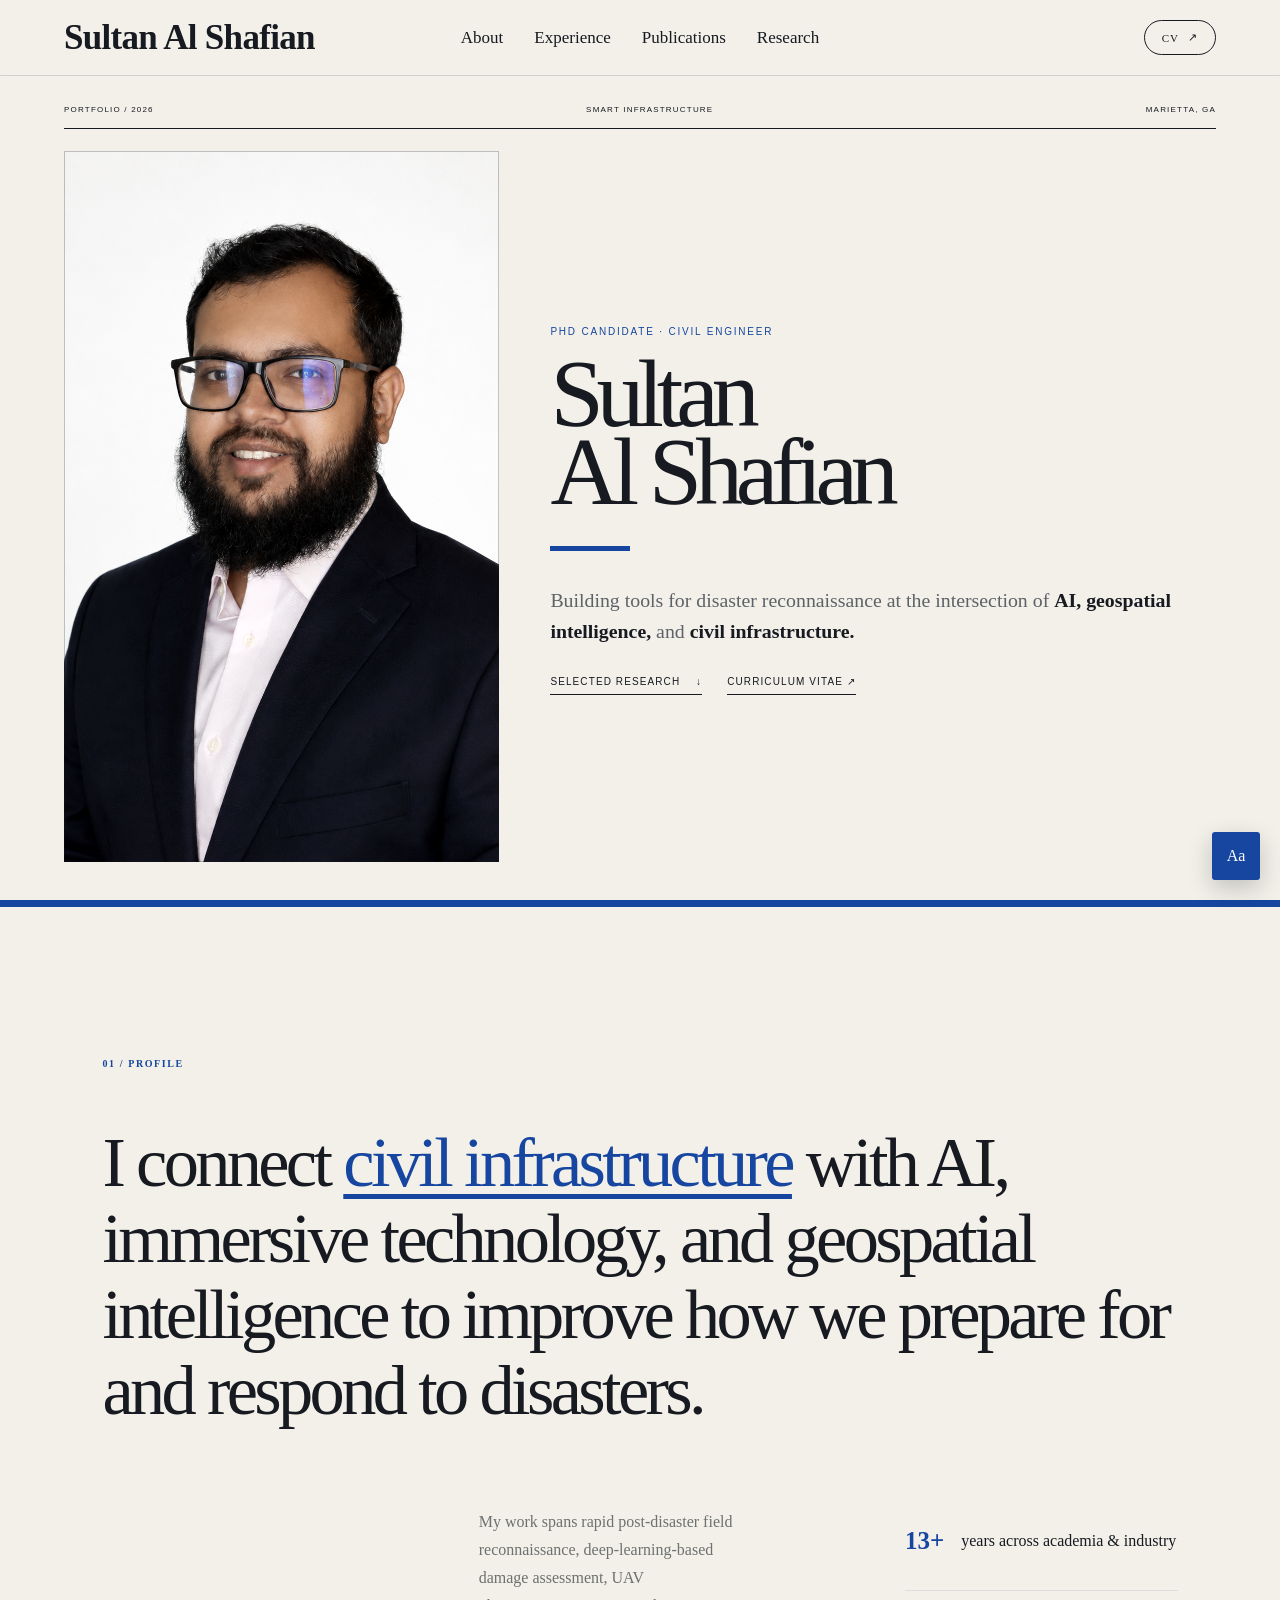
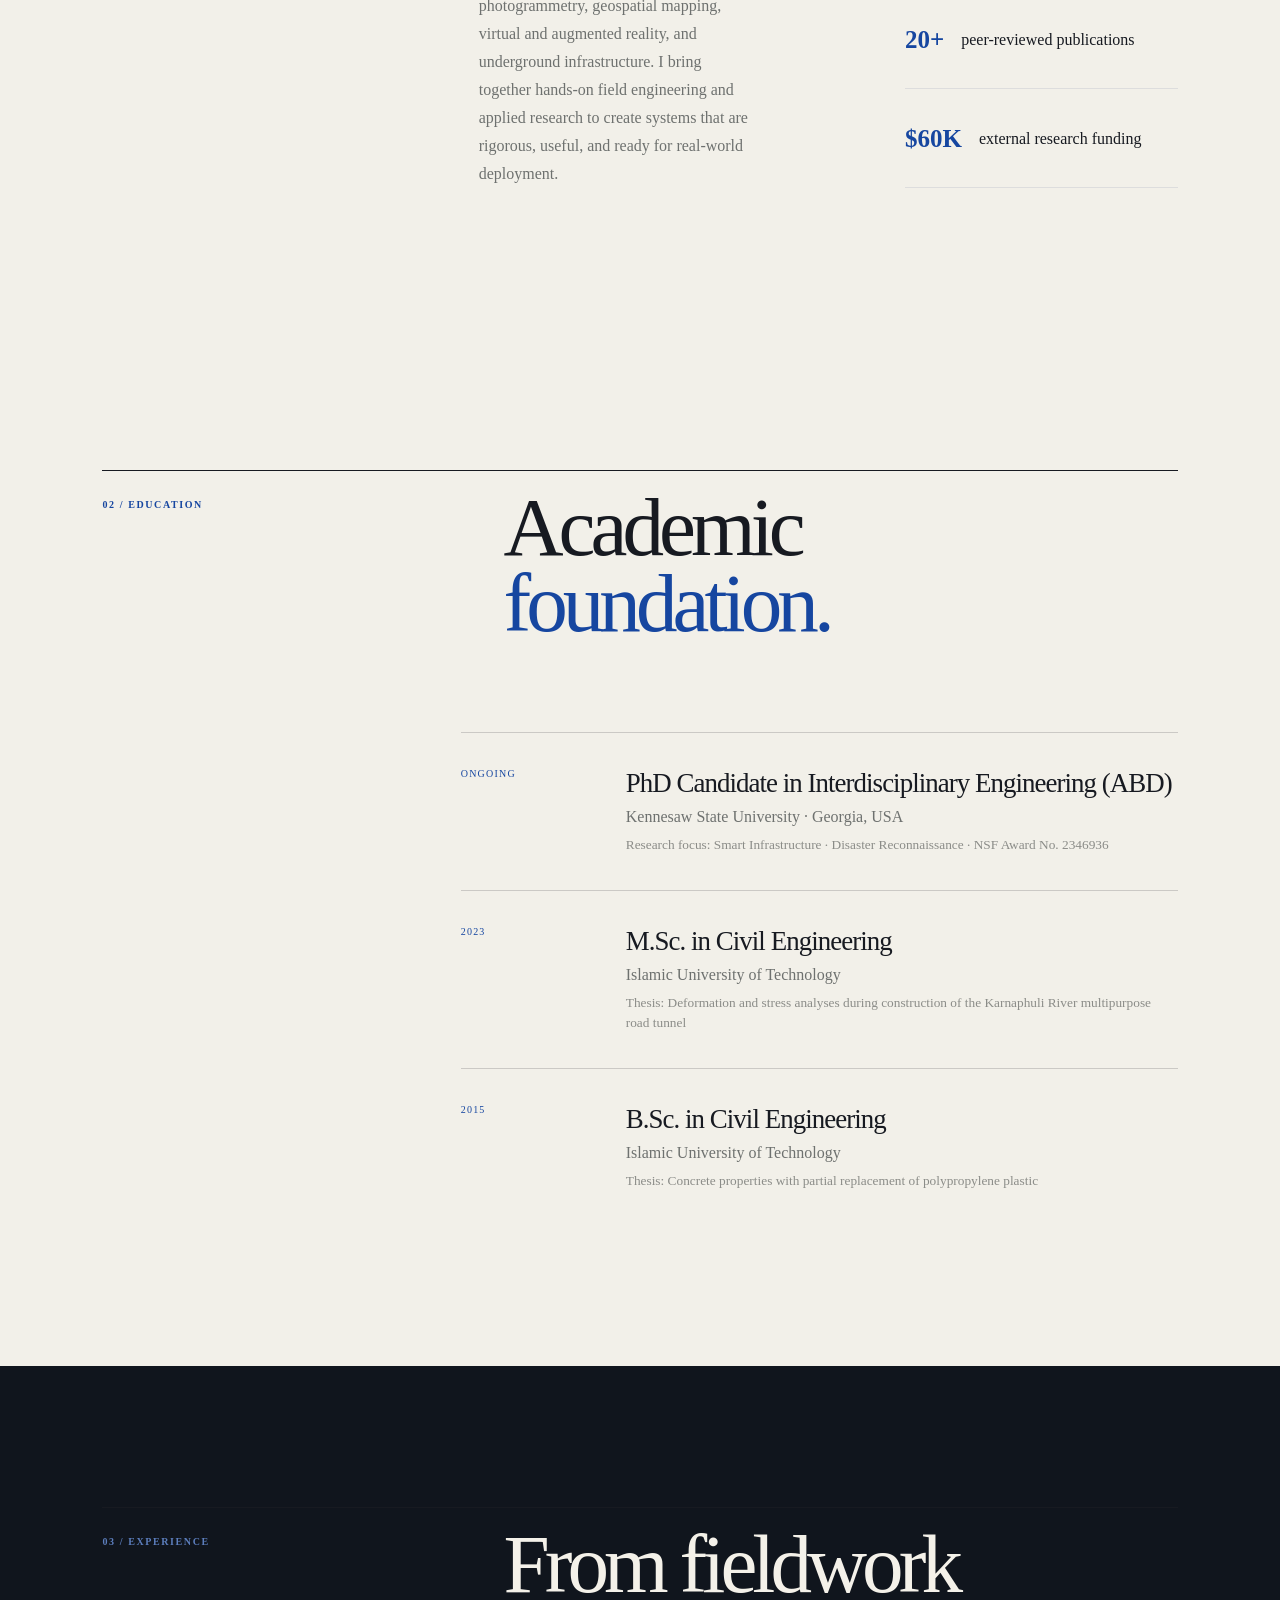
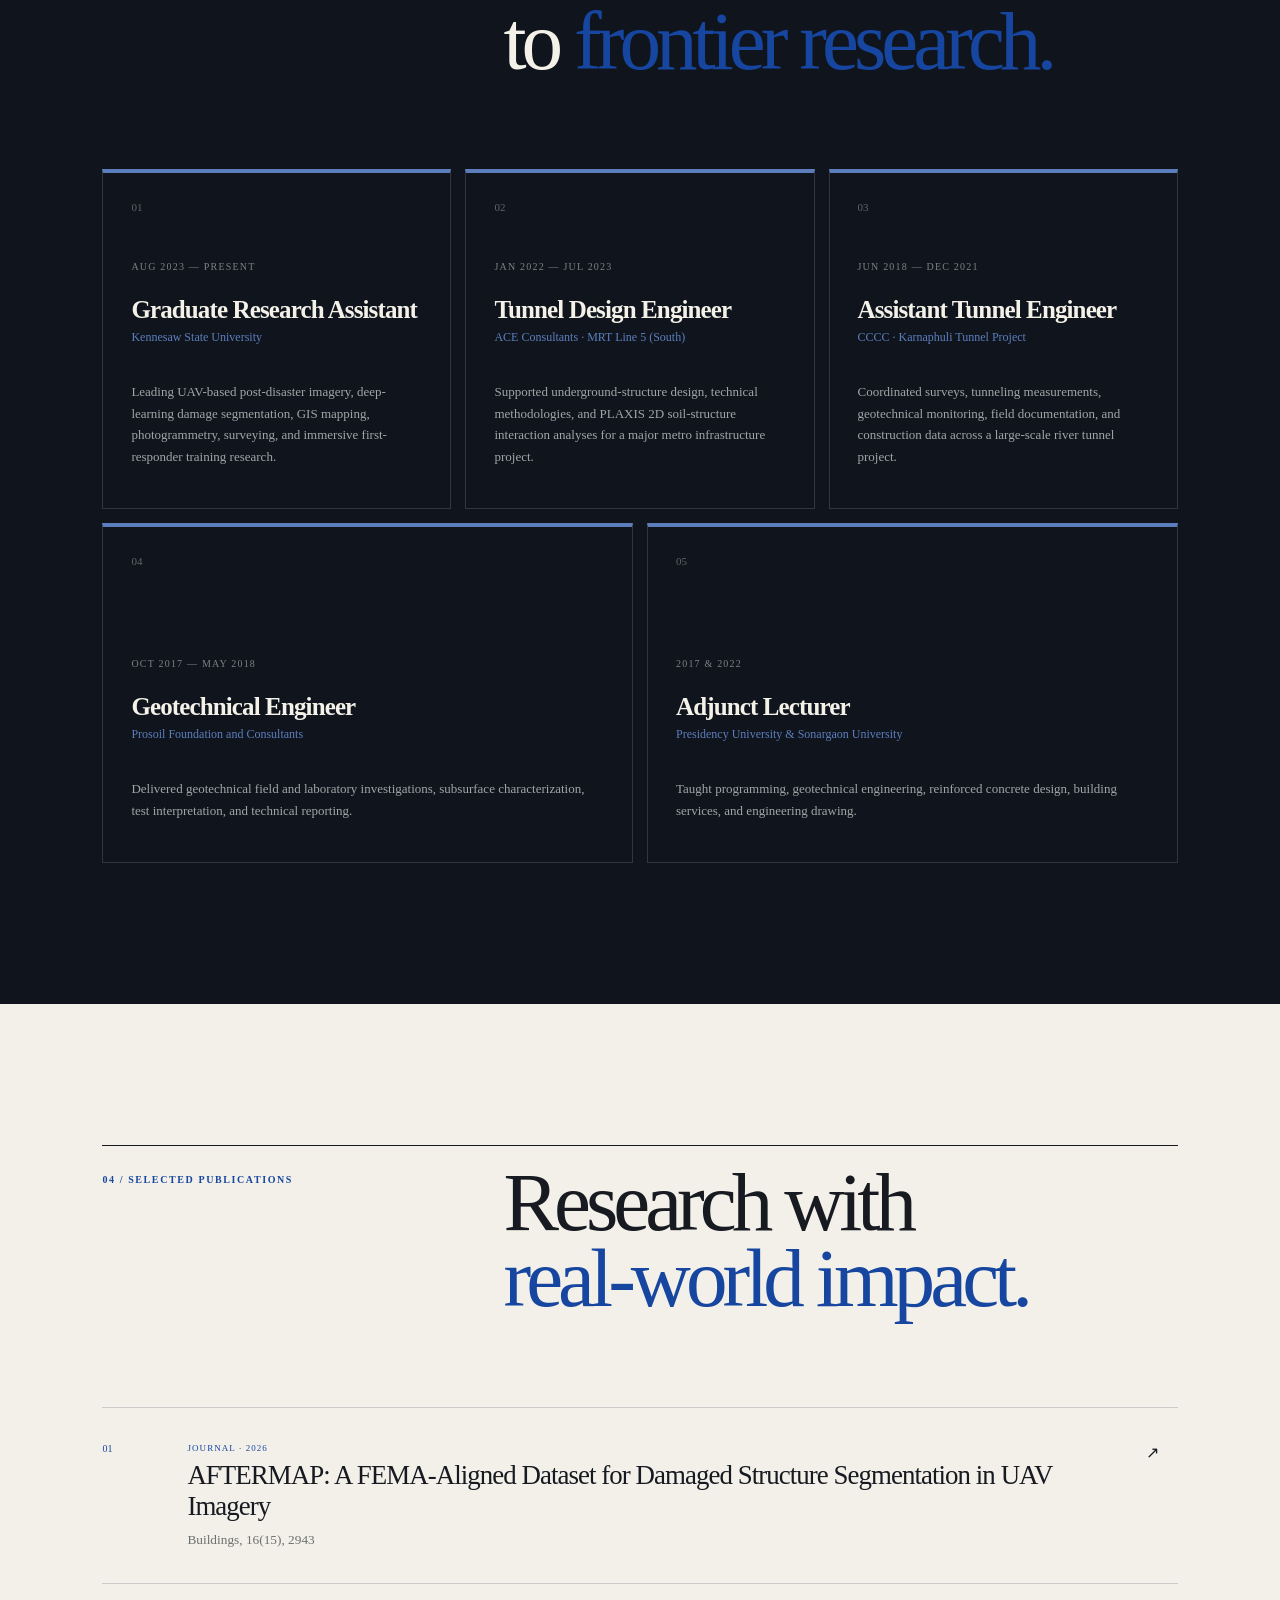
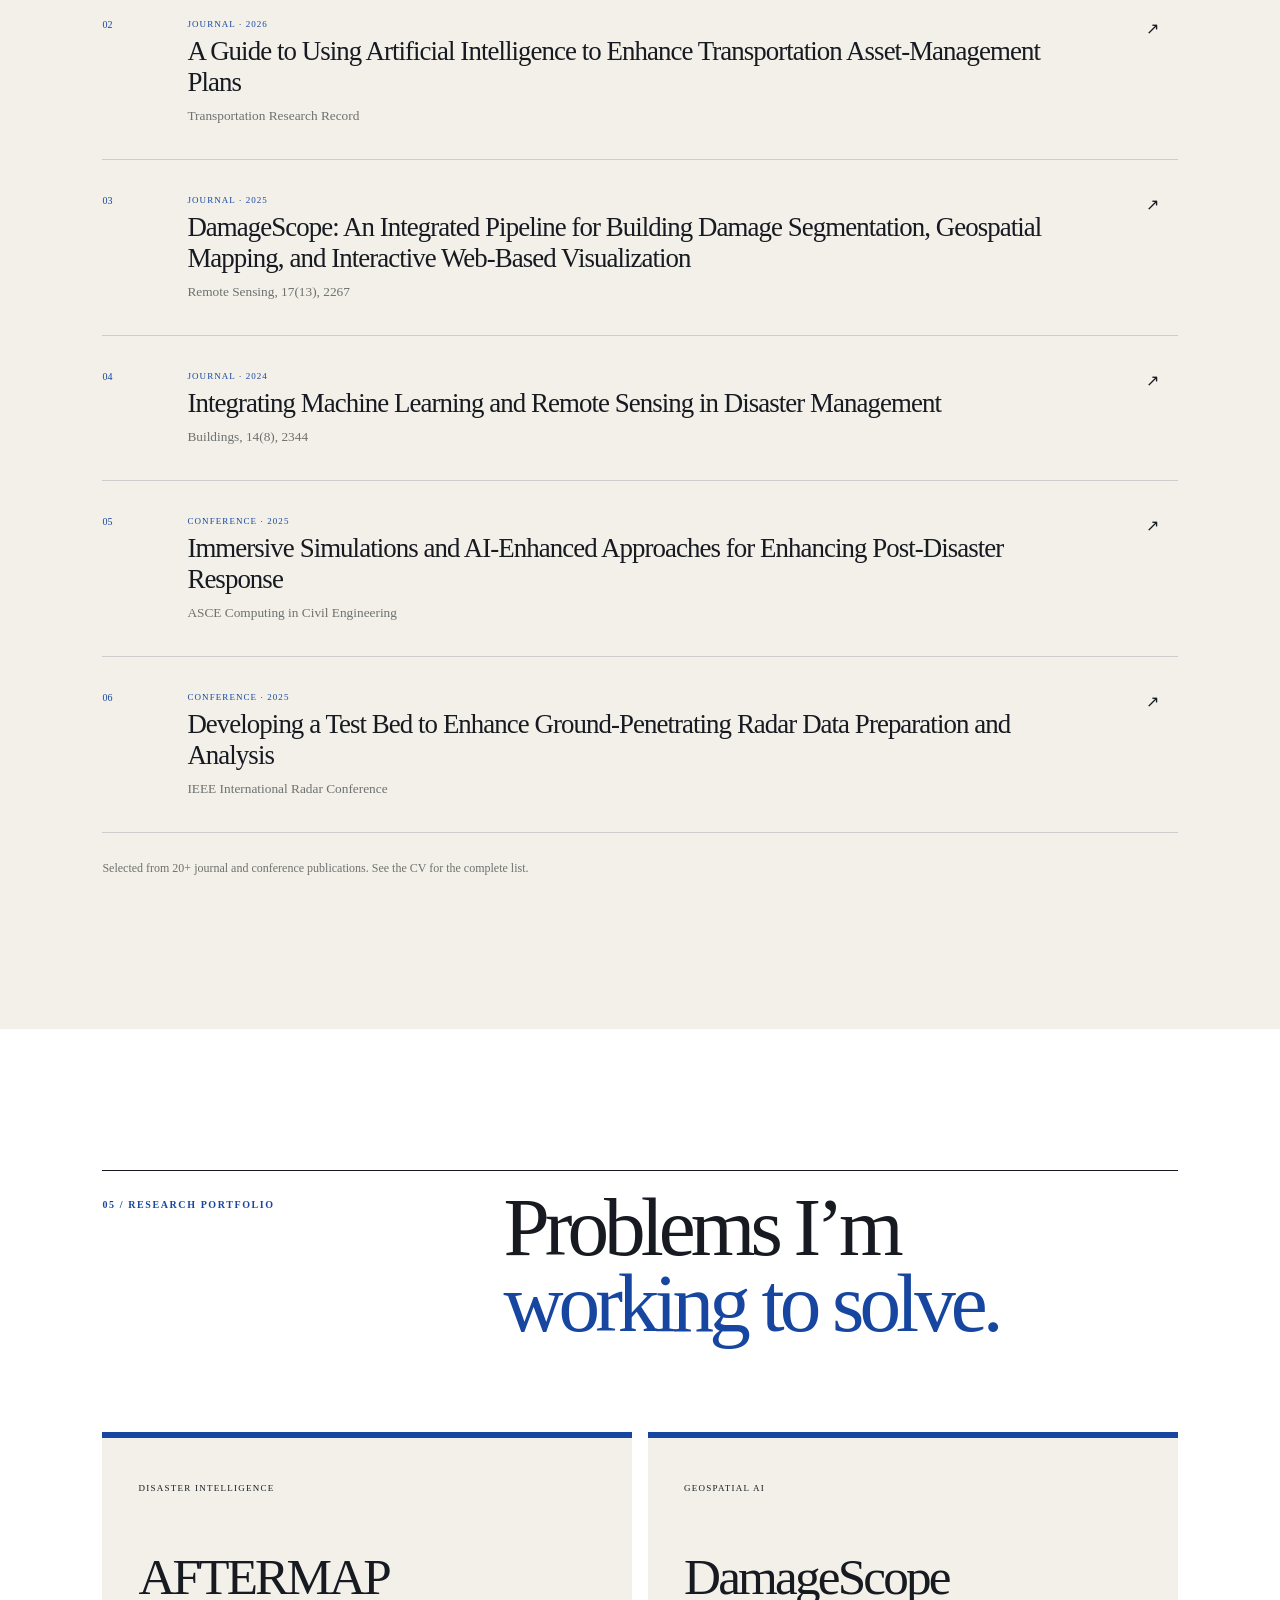
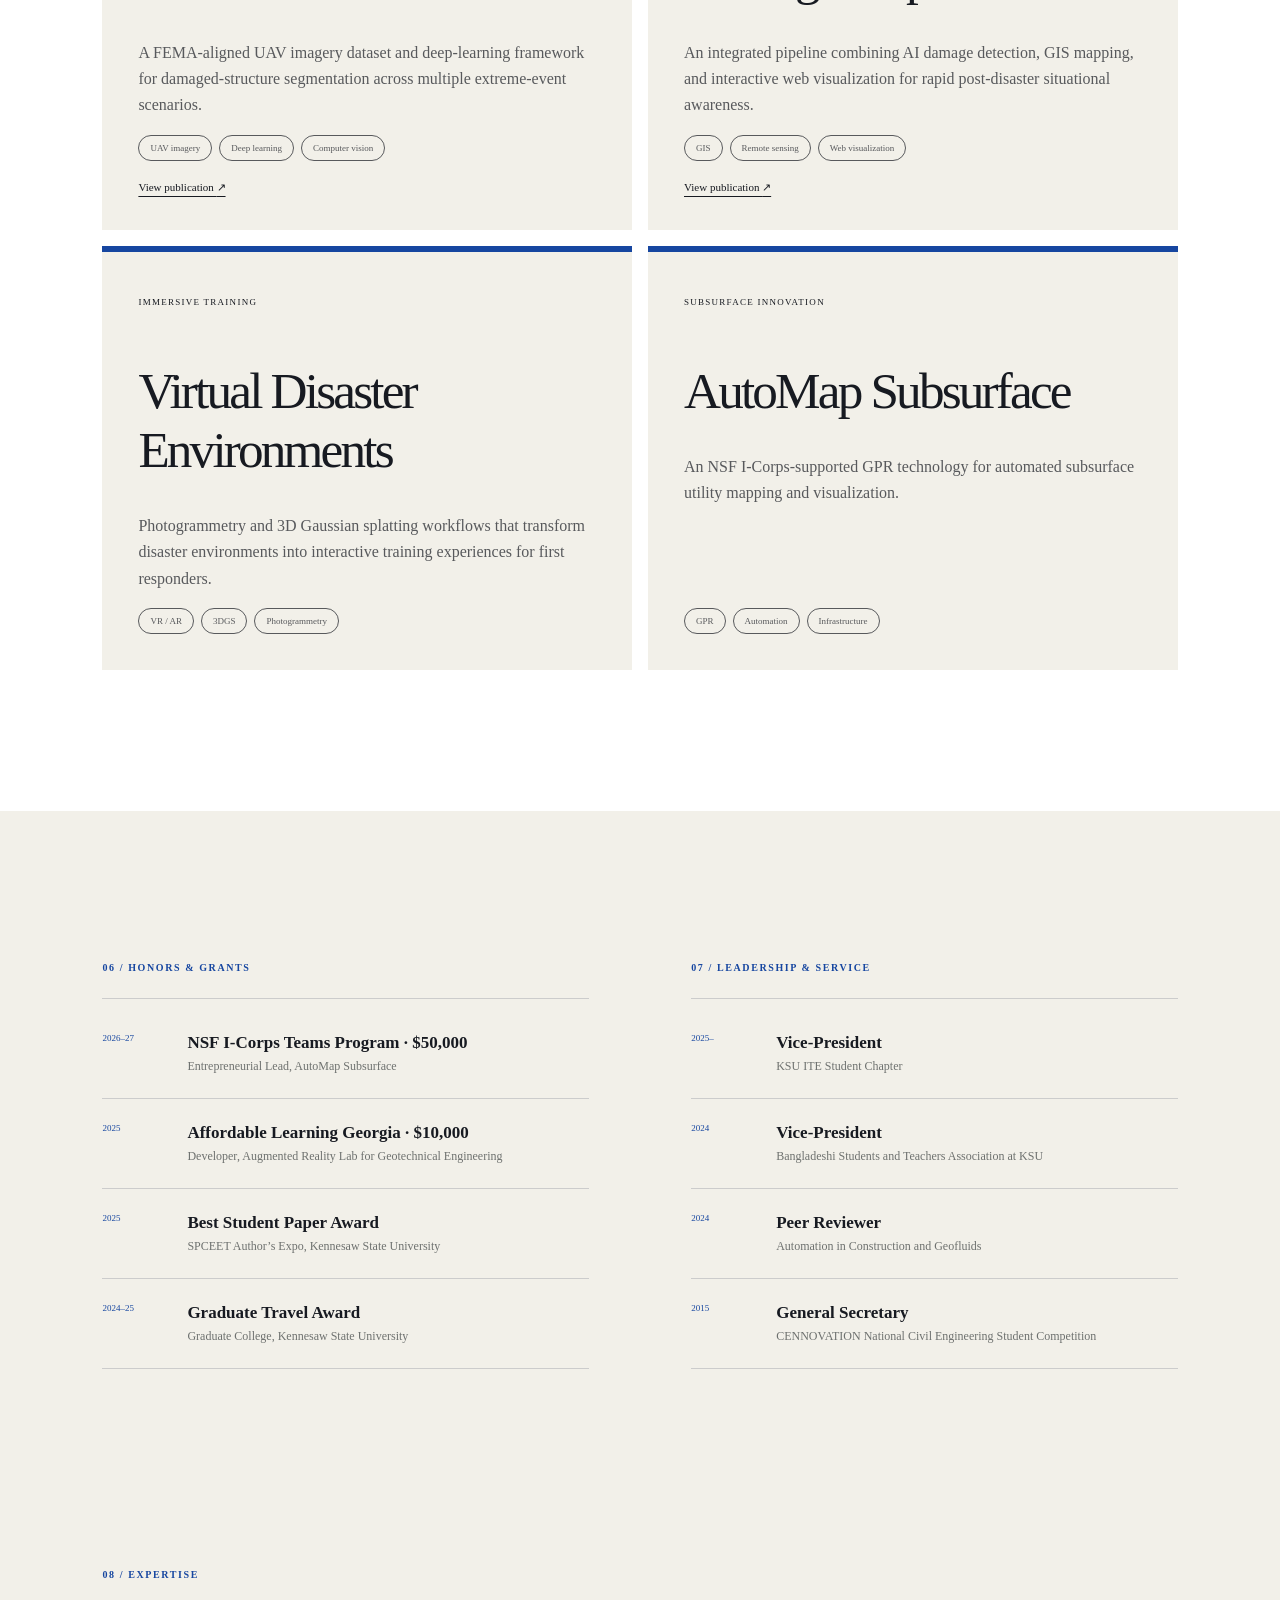
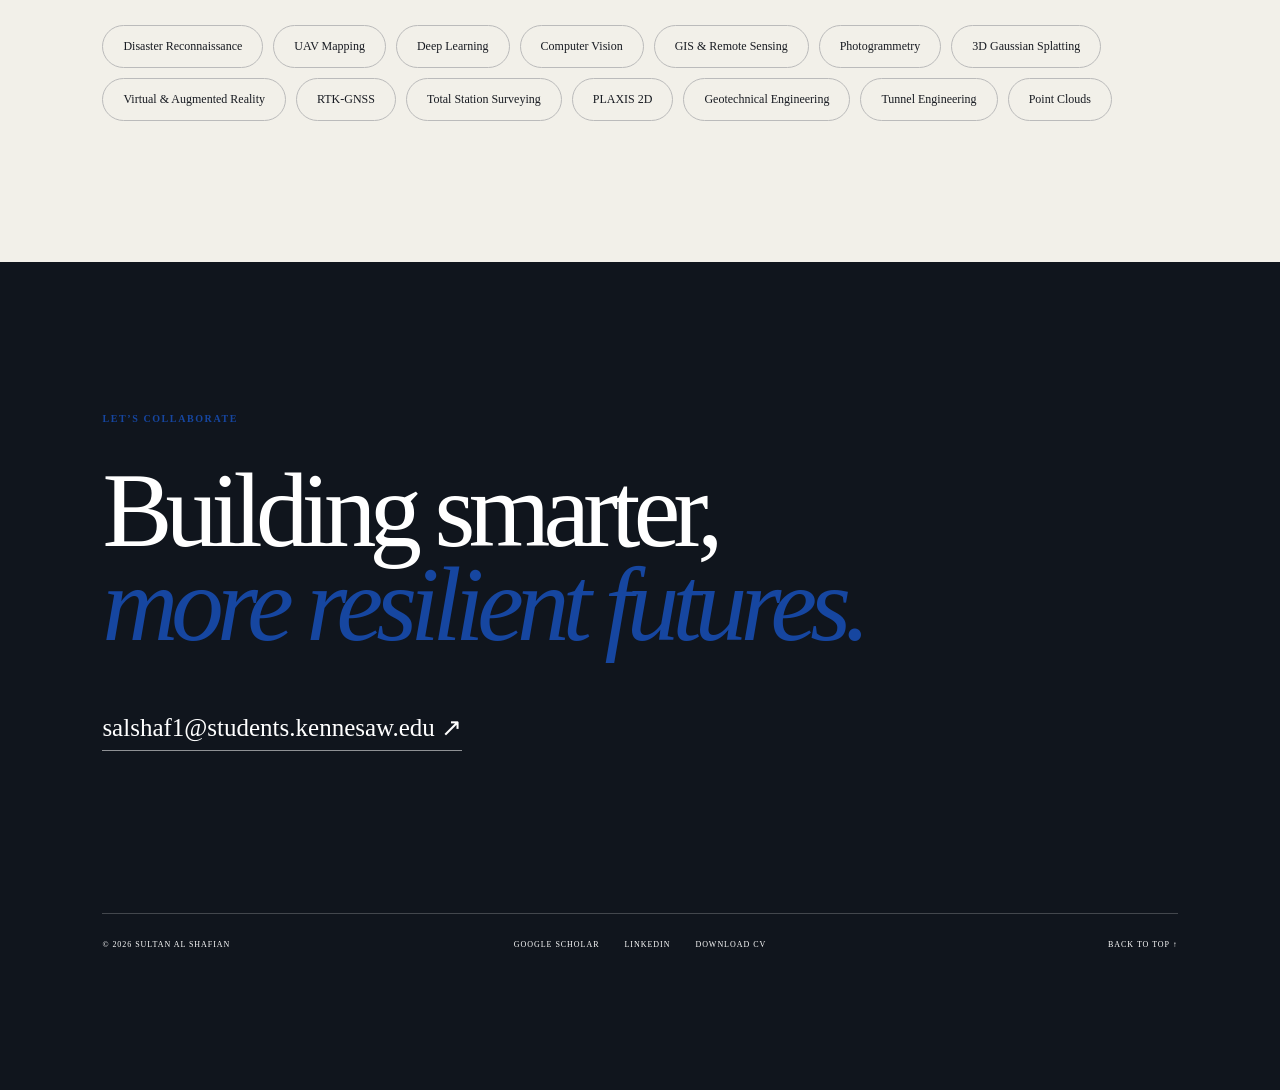
==== commit f710d664: "Publish simplified header wordmark" ====
--- a/index.html
+++ b/index.html
@@ -1 +1 @@
-<!DOCTYPE html><html lang="en"><head><meta charSet="utf-8"/><meta name="viewport" content="width=device-width, initial-scale=1"/><link rel="preload" as="image" href="/sultan-al-shafian.png"/><link rel="stylesheet" href="/_next/static/chunks/0b_ttw9a04yps.css" data-precedence="next"/><link rel="stylesheet" href="/_next/static/chunks/1482y4tmzc806.css" data-precedence="next"/><link rel="preload" as="script" fetchPriority="low" href="/_next/static/chunks/0ht900cau6_ur.js"/><script src="/_next/static/chunks/0t2z5hkh7v~~b.js" async=""></script><script src="/_next/static/chunks/07lhk_q6pmm3r.js" async=""></script><script src="/_next/static/chunks/turbopack-0cek.dh0dqtgy.js" async=""></script><script src="/_next/static/chunks/0dbhjjzl8qfwv.js" async=""></script><script src="/_next/static/chunks/0k6kr~ze-.qya.js" async=""></script><script src="/_next/static/chunks/0ao0o9nm7~4c2.js" async=""></script><title>Sultan Al Shafian — Researcher &amp; Civil Engineer</title><meta name="description" content="Academic portfolio of Sultan Al Shafian, a civil engineering researcher working across disaster reconnaissance, AI, UAV imagery, GIS, and immersive technology."/><meta property="og:title" content="Sultan Al Shafian — Researcher &amp; Civil Engineer"/><meta property="og:description" content="Building smarter, more resilient futures through AI, geospatial intelligence, and civil engineering."/><meta property="og:image" content="https://sultankennesaw-civil.github.io/og.png"/><meta property="og:image:width" content="1200"/><meta property="og:image:height" content="630"/><meta property="og:image:alt" content="Sultan Al Shafian academic portfolio"/><meta name="twitter:card" content="summary_large_image"/><meta name="twitter:title" content="Sultan Al Shafian — Researcher &amp; Civil Engineer"/><meta name="twitter:description" content="Building smarter, more resilient futures through AI, geospatial intelligence, and civil engineering."/><meta name="twitter:image" content="https://sultankennesaw-civil.github.io/og.png"/><script src="/_next/static/chunks/03~yq9q893hmn.js" noModule=""></script></head><body><div hidden=""><!--$--><!--/$--></div><main><header class="siteHeader"><a class="wordmark" href="#home"><span>S</span>ultan Al Shafian</a><nav aria-label="Main navigation"><a href="#about">About</a><a href="#experience">Experience</a><a href="#publications">Publications</a><a href="#projects">Research</a></nav><a class="resumeButton" href="/Sultan_Al_Shafian_CV.pdf" target="_blank">CV <span aria-hidden="true">↗</span></a></header><section class="hero" id="home"><div class="heroOrbits" aria-hidden="true"><i></i><i></i><i></i><b>AI</b><b>GIS</b><b>UAV</b></div><div class="heroCopy"><p class="kicker">Civil engineer · Researcher · Technologist</p><h1>Sultan<br/>Al Shafian<span>.</span></h1><p class="intro">PhD candidate and civil engineering researcher advancing disaster reconnaissance through AI, UAV imagery, GIS, and immersive technologies.</p><div class="heroLinks"><a class="primaryLink" href="#projects">Explore my research <span aria-hidden="true">↗</span></a><a href="mailto:salshaf1@students.kennesaw.edu">Get in touch</a></div></div><div class="heroMeta"><span>Based in<br/><strong>Marietta, Georgia, USA</strong></span><span>Research focus<br/><strong>Smart Infrastructure</strong></span></div><a class="scroll" href="#about">Scroll to discover <span>↓</span></a></section><section class="statement" id="about"><p class="sectionEyebrow">01 / Profile</p><h2>I connect <em>civil infrastructure</em> with AI, immersive technology, and geospatial intelligence to improve how we prepare for and respond to disasters.</h2><div class="profileColumns"><p>My work spans rapid post-disaster field reconnaissance, deep-learning-based damage assessment, UAV photogrammetry, geospatial mapping, virtual and augmented reality, and underground infrastructure. I bring together hands-on field engineering and applied research to create systems that are rigorous, useful, and ready for real-world deployment.</p><div class="quickFacts"><span><b>13+</b> years across academia &amp; industry</span><span><b>20+</b> peer-reviewed publications</span><span><b>$60K</b> external research funding</span></div></div></section><section class="section education" id="education"><div class="sectionTop"><p class="sectionEyebrow">02 / Education</p><h2>Academic<br/><em>foundation.</em></h2></div><div class="timeline"><article><span class="date">Ongoing</span><div><h3>PhD Candidate in Interdisciplinary Engineering (ABD)</h3><p>Kennesaw State University · Georgia, USA</p><small>Research focus: Smart Infrastructure · Disaster Reconnaissance · NSF Award No. 2346936</small></div></article><article><span class="date">2023</span><div><h3>M.Sc. in Civil Engineering</h3><p>Islamic University of Technology</p><small>Thesis: Deformation and stress analyses during construction of the Karnaphuli River multipurpose road tunnel</small></div></article><article><span class="date">2015</span><div><h3>B.Sc. in Civil Engineering</h3><p>Islamic University of Technology</p><small>Thesis: Concrete properties with partial replacement of polypropylene plastic</small></div></article></div></section><section class="section dark" id="experience"><div class="sectionTop"><p class="sectionEyebrow">03 / Experience</p><h2>From fieldwork<br/>to <em>frontier research.</em></h2></div><div class="experienceGrid"><article class="experienceCard"><span class="cardNumber">0<!-- -->1</span><p class="date">Aug 2023 — Present</p><h3>Graduate Research Assistant</h3><h4>Kennesaw State University</h4><p>Leading UAV-based post-disaster imagery, deep-learning damage segmentation, GIS mapping, photogrammetry, surveying, and immersive first-responder training research.</p></article><article class="experienceCard"><span class="cardNumber">0<!-- -->2</span><p class="date">Jan 2022 — Jul 2023</p><h3>Tunnel Design Engineer</h3><h4>ACE Consultants · MRT Line 5 (South)</h4><p>Supported underground-structure design, technical methodologies, and PLAXIS 2D soil-structure interaction analyses for a major metro infrastructure project.</p></article><article class="experienceCard"><span class="cardNumber">0<!-- -->3</span><p class="date">Jun 2018 — Dec 2021</p><h3>Assistant Tunnel Engineer</h3><h4>CCCC · Karnaphuli Tunnel Project</h4><p>Coordinated surveys, tunneling measurements, geotechnical monitoring, field documentation, and construction data across a large-scale river tunnel project.</p></article><article class="experienceCard"><span class="cardNumber">0<!-- -->4</span><p class="date">Oct 2017 — May 2018</p><h3>Geotechnical Engineer</h3><h4>Prosoil Foundation and Consultants</h4><p>Delivered geotechnical field and laboratory investigations, subsurface characterization, test interpretation, and technical reporting.</p></article><article class="experienceCard"><span class="cardNumber">0<!-- -->5</span><p class="date">2017 &amp; 2022</p><h3>Adjunct Lecturer</h3><h4>Presidency University &amp; Sonargaon University</h4><p>Taught programming, geotechnical engineering, reinforced concrete design, building services, and engineering drawing.</p></article></div></section><section class="section publications" id="publications"><div class="sectionTop"><p class="sectionEyebrow">04 / Selected publications</p><h2>Research with<br/><em>real-world impact.</em></h2></div><div class="publicationList"><a href="https://doi.org/10.3390/buildings16152943" target="_blank" rel="noreferrer"><span class="pubIndex">01</span><div><p>Journal<!-- --> · <!-- -->2026</p><h3>AFTERMAP: A FEMA-Aligned Dataset for Damaged Structure Segmentation in UAV Imagery</h3><small>Buildings, 16(15), 2943</small></div><span aria-hidden="true">↗</span></a><a href="https://doi.org/10.1177/03611981261465428" target="_blank" rel="noreferrer"><span class="pubIndex">02</span><div><p>Journal<!-- --> · <!-- -->2026</p><h3>A Guide to Using Artificial Intelligence to Enhance Transportation Asset-Management Plans</h3><small>Transportation Research Record</small></div><span aria-hidden="true">↗</span></a><a href="https://doi.org/10.3390/rs17132267" target="_blank" rel="noreferrer"><span class="pubIndex">03</span><div><p>Journal<!-- --> · <!-- -->2025</p><h3>DamageScope: An Integrated Pipeline for Building Damage Segmentation, Geospatial Mapping, and Interactive Web-Based Visualization</h3><small>Remote Sensing, 17(13), 2267</small></div><span aria-hidden="true">↗</span></a><a href="https://doi.org/10.3390/buildings14082344" target="_blank" rel="noreferrer"><span class="pubIndex">04</span><div><p>Journal<!-- --> · <!-- -->2024</p><h3>Integrating Machine Learning and Remote Sensing in Disaster Management</h3><small>Buildings, 14(8), 2344</small></div><span aria-hidden="true">↗</span></a><a href="https://doi.org/10.1061/9780784486443.006" target="_blank" rel="noreferrer"><span class="pubIndex">05</span><div><p>Conference<!-- --> · <!-- -->2025</p><h3>Immersive Simulations and AI-Enhanced Approaches for Enhancing Post-Disaster Response</h3><small>ASCE Computing in Civil Engineering</small></div><span aria-hidden="true">↗</span></a><a href="https://doi.org/10.1109/RADAR52380.2025.11031574" target="_blank" rel="noreferrer"><span class="pubIndex">06</span><div><p>Conference<!-- --> · <!-- -->2025</p><h3>Developing a Test Bed to Enhance Ground-Penetrating Radar Data Preparation and Analysis</h3><small>IEEE International Radar Conference</small></div><span aria-hidden="true">↗</span></a></div><p class="listNote">Selected from 20+ journal and conference publications. See the CV for the complete list.</p></section><section class="section projects" id="projects"><div class="sectionTop"><p class="sectionEyebrow">05 / Research portfolio</p><h2>Problems I’m<br/><em>working to solve.</em></h2></div><div class="projectGrid"><article class="projectCard project1"><p>Disaster intelligence</p><h3>AFTERMAP</h3><p>A FEMA-aligned UAV imagery dataset and deep-learning framework for damaged-structure segmentation across multiple extreme-event scenarios.</p><div><span>UAV imagery</span><span>Deep learning</span><span>Computer vision</span></div><a href="https://doi.org/10.3390/buildings16152943" target="_blank" rel="noreferrer">View publication <span aria-hidden="true">↗</span></a></article><article class="projectCard project2"><p>Geospatial AI</p><h3>DamageScope</h3><p>An integrated pipeline combining AI damage detection, GIS mapping, and interactive web visualization for rapid post-disaster situational awareness.</p><div><span>GIS</span><span>Remote sensing</span><span>Web visualization</span></div><a href="https://doi.org/10.3390/rs17132267" target="_blank" rel="noreferrer">View publication <span aria-hidden="true">↗</span></a></article><article class="projectCard project3"><p>Immersive training</p><h3>Virtual Disaster Environments</h3><p>Photogrammetry and 3D Gaussian splatting workflows that transform disaster environments into interactive training experiences for first responders.</p><div><span>VR / AR</span><span>3DGS</span><span>Photogrammetry</span></div></article><article class="projectCard project4"><p>Subsurface innovation</p><h3>AutoMap Subsurface</h3><p>An NSF I-Corps-supported GPR technology for automated subsurface utility mapping and visualization.</p><div><span>GPR</span><span>Automation</span><span>Infrastructure</span></div></article></div></section><section class="section details"><div class="detailBlock"><p class="sectionEyebrow">06 / Honors &amp; grants</p><article><span>2026–27</span><div><h3>NSF I-Corps Teams Program · $50,000</h3><p>Entrepreneurial Lead, AutoMap Subsurface</p></div></article><article><span>2025</span><div><h3>Affordable Learning Georgia · $10,000</h3><p>Developer, Augmented Reality Lab for Geotechnical Engineering</p></div></article><article><span>2025</span><div><h3>Best Student Paper Award</h3><p>SPCEET Author’s Expo, Kennesaw State University</p></div></article><article><span>2024–25</span><div><h3>Graduate Travel Award</h3><p>Graduate College, Kennesaw State University</p></div></article></div><div class="detailBlock"><p class="sectionEyebrow">07 / Leadership &amp; service</p><article><span>2025–</span><div><h3>Vice-President</h3><p>KSU ITE Student Chapter</p></div></article><article><span>2024</span><div><h3>Vice-President</h3><p>Bangladeshi Students and Teachers Association at KSU</p></div></article><article><span>2024</span><div><h3>Peer Reviewer</h3><p>Automation in Construction and Geofluids</p></div></article><article><span>2015</span><div><h3>General Secretary</h3><p>CENNOVATION National Civil Engineering Student Competition</p></div></article></div></section><section class="expertise section"><p class="sectionEyebrow">08 / Expertise</p><div class="skillCloud"><span>Disaster Reconnaissance</span><span>UAV Mapping</span><span>Deep Learning</span><span>Computer Vision</span><span>GIS &amp; Remote Sensing</span><span>Photogrammetry</span><span>3D Gaussian Splatting</span><span>Virtual &amp; Augmented Reality</span><span>RTK-GNSS</span><span>Total Station Surveying</span><span>PLAXIS 2D</span><span>Geotechnical Engineering</span><span>Tunnel Engineering</span><span>Point Clouds</span></div></section><section class="contact section" id="contact"><p class="sectionEyebrow">Let’s collaborate</p><h2>Building smarter,<br/><em>more resilient futures.</em></h2><a class="email" href="mailto:salshaf1@students.kennesaw.edu">salshaf1@students.kennesaw.edu<!-- --> <span aria-hidden="true">↗</span></a><footer><span>© <!-- -->2026<!-- --> Sultan Al Shafian</span><div><a href="https://scholar.google.com/">Google Scholar</a><a href="https://www.linkedin.com/">LinkedIn</a><a href="/Sultan_Al_Shafian_CV.pdf" target="_blank">Download CV</a></div><a href="#home">Back to top ↑</a></footer></section><div class="editorial-module__KjnL_a__hero hero-cleanup-module__XHJdNW__hero"><div class="editorial-module__KjnL_a__index"><span>PORTFOLIO / 2026</span><span>SMART INFRASTRUCTURE</span><span>MARIETTA, GA</span></div><figure class="editorial-module__KjnL_a__photo"><img src="/sultan-al-shafian.png" alt="Sultan Al Shafian"/></figure><div class="editorial-module__KjnL_a__title"><p>PhD Candidate · Civil Engineer</p><h1>Sultan<br/>Al Shafian</h1><div class="editorial-module__KjnL_a__rule"></div><p class="editorial-module__KjnL_a__lede">Building tools for disaster reconnaissance at the intersection of <strong>AI, geospatial intelligence,</strong> and <strong>civil infrastructure.</strong></p><div class="editorial-module__KjnL_a__actions"><a href="#projects">Selected research <span>↓</span></a><a href="/Sultan_Al_Shafian_CV.pdf" target="_blank">Curriculum vitae ↗</a></div></div></div><aside class="customizer "><button class="customizerToggle" aria-label="Customize appearance">Aa</button><div class="customizerPanel"><div><p>Color system</p><div class="paletteOptions"><button class="active" aria-label="Blueprint" title="Blueprint" style="background:#1646a0"></button><button class="" aria-label="Survey" title="Survey" style="background:#1e674e"></button><button class="" aria-label="Earth" title="Earth" style="background:#9c3e27"></button><button class="" aria-label="Graphite" title="Graphite" style="background:#3b4350"></button></div></div><div><p>Typography</p><div class="fontOptions"><button class="active">Modern</button><button class="">Editorial</button></div></div><small>Saved on this device.</small></div></aside></main><!--$--><!--/$--><script src="/_next/static/chunks/0ht900cau6_ur.js" id="_R_" async=""></script><script>(self.__next_f=self.__next_f||[]).push([0])</script><script>self.__next_f.push([1,"1:\"$Sreact.fragment\"\n2:I[39756,[\"/_next/static/chunks/0dbhjjzl8qfwv.js\",\"/_next/static/chunks/0k6kr~ze-.qya.js\"],\"default\"]\n3:I[37457,[\"/_next/static/chunks/0dbhjjzl8qfwv.js\",\"/_next/static/chunks/0k6kr~ze-.qya.js\"],\"default\"]\n11:I[68027,[\"/_next/static/chunks/0dbhjjzl8qfwv.js\",\"/_next/static/chunks/0k6kr~ze-.qya.js\"],\"default\",1]\n:HL[\"/_next/static/chunks/0b_ttw9a04yps.css\",\"style\"]\n:HL[\"/_next/static/chunks/1482y4tmzc806.css\",\"style\"]\n"])</script><script>self.__next_f.push([1,"0:{\"P\":null,\"c\":[\"\",\"\"],\"q\":\"\",\"i\":false,\"f\":[[[\"\",{\"children\":[\"__PAGE__\",{}]},\"$undefined\",\"$undefined\",16],[[\"$\",\"$1\",\"c\",{\"children\":[[[\"$\",\"link\",\"0\",{\"rel\":\"stylesheet\",\"href\":\"/_next/static/chunks/0b_ttw9a04yps.css\",\"precedence\":\"next\",\"crossOrigin\":\"$undefined\",\"nonce\":\"$undefined\"}],[\"$\",\"script\",\"script-0\",{\"src\":\"/_next/static/chunks/0dbhjjzl8qfwv.js\",\"async\":true,\"nonce\":\"$undefined\"}],[\"$\",\"script\",\"script-1\",{\"src\":\"/_next/static/chunks/0k6kr~ze-.qya.js\",\"async\":true,\"nonce\":\"$undefined\"}]],[\"$\",\"html\",null,{\"lang\":\"en\",\"children\":[\"$\",\"body\",null,{\"children\":[\"$\",\"$L2\",null,{\"parallelRouterKey\":\"children\",\"error\":\"$undefined\",\"errorStyles\":\"$undefined\",\"errorScripts\":\"$undefined\",\"template\":[\"$\",\"$L3\",null,{}],\"templateStyles\":\"$undefined\",\"templateScripts\":\"$undefined\",\"notFound\":[[[\"$\",\"title\",null,{\"children\":\"404: This page could not be found.\"}],[\"$\",\"div\",null,{\"style\":{\"fontFamily\":\"system-ui,\\\"Segoe UI\\\",Roboto,Helvetica,Arial,sans-serif,\\\"Apple Color Emoji\\\",\\\"Segoe UI Emoji\\\"\",\"height\":\"100vh\",\"textAlign\":\"center\",\"display\":\"flex\",\"flexDirection\":\"column\",\"alignItems\":\"center\",\"justifyContent\":\"center\"},\"children\":[\"$\",\"div\",null,{\"children\":[[\"$\",\"style\",null,{\"dangerouslySetInnerHTML\":{\"__html\":\"body{color:#000;background:#fff;margin:0}.next-error-h1{border-right:1px solid rgba(0,0,0,.3)}@media (prefers-color-scheme:dark){body{color:#fff;background:#000}.next-error-h1{border-right:1px solid rgba(255,255,255,.3)}}\"}}],[\"$\",\"h1\",null,{\"className\":\"next-error-h1\",\"style\":{\"display\":\"inline-block\",\"margin\":\"0 20px 0 0\",\"padding\":\"0 23px 0 0\",\"fontSize\":24,\"fontWeight\":500,\"verticalAlign\":\"top\",\"lineHeight\":\"49px\"},\"children\":404}],[\"$\",\"div\",null,{\"style\":{\"display\":\"inline-block\"},\"children\":[\"$\",\"h2\",null,{\"style\":{\"fontSize\":14,\"fontWeight\":400,\"lineHeight\":\"49px\",\"margin\":0},\"children\":\"This page could not be found.\"}]}]]}]}]],[]],\"forbidden\":\"$undefined\",\"unauthorized\":\"$undefined\"}]}]}]]}],{\"children\":[[\"$\",\"$1\",\"c\",{\"children\":[[\"$\",\"main\",null,{\"children\":[[\"$\",\"header\",null,{\"className\":\"siteHeader\",\"children\":[[\"$\",\"a\",null,{\"className\":\"wordmark\",\"href\":\"#home\",\"children\":[[\"$\",\"span\",null,{\"children\":\"S\"}],\"ultan Al Shafian\"]}],[\"$\",\"nav\",null,{\"aria-label\":\"Main navigation\",\"children\":[[\"$\",\"a\",null,{\"href\":\"#about\",\"children\":\"About\"}],[\"$\",\"a\",null,{\"href\":\"#experience\",\"children\":\"Experience\"}],[\"$\",\"a\",null,{\"href\":\"#publications\",\"children\":\"Publications\"}],[\"$\",\"a\",null,{\"href\":\"#projects\",\"children\":\"Research\"}]]}],[\"$\",\"a\",null,{\"className\":\"resumeButton\",\"href\":\"/Sultan_Al_Shafian_CV.pdf\",\"target\":\"_blank\",\"children\":[\"CV \",[\"$\",\"span\",null,{\"aria-hidden\":\"true\",\"children\":\"↗\"}]]}]]}],[\"$\",\"section\",null,{\"className\":\"hero\",\"id\":\"home\",\"children\":[[\"$\",\"div\",null,{\"className\":\"heroOrbits\",\"aria-hidden\":\"true\",\"children\":[[\"$\",\"i\",null,{}],[\"$\",\"i\",null,{}],[\"$\",\"i\",null,{}],[\"$\",\"b\",null,{\"children\":\"AI\"}],[\"$\",\"b\",null,{\"children\":\"GIS\"}],[\"$\",\"b\",null,{\"children\":\"UAV\"}]]}],[\"$\",\"div\",null,{\"className\":\"heroCopy\",\"children\":[[\"$\",\"p\",null,{\"className\":\"kicker\",\"children\":\"Civil engineer · Researcher · Technologist\"}],[\"$\",\"h1\",null,{\"children\":[\"Sultan\",[\"$\",\"br\",null,{}],\"Al Shafian\",[\"$\",\"span\",null,{\"children\":\".\"}]]}],[\"$\",\"p\",null,{\"className\":\"intro\",\"children\":\"PhD candidate and civil engineering researcher advancing disaster reconnaissance through AI, UAV imagery, GIS, and immersive technologies.\"}],[\"$\",\"div\",null,{\"className\":\"heroLinks\",\"children\":[[\"$\",\"a\",null,{\"className\":\"primaryLink\",\"href\":\"#projects\",\"children\":[\"Explore my research \",[\"$\",\"span\",null,{\"aria-hidden\":\"true\",\"children\":\"↗\"}]]}],[\"$\",\"a\",null,{\"href\":\"mailto:salshaf1@students.kennesaw.edu\",\"children\":\"Get in touch\"}]]}]]}],[\"$\",\"div\",null,{\"className\":\"heroMeta\",\"children\":[[\"$\",\"span\",null,{\"children\":[\"Based in\",[\"$\",\"br\",null,{}],[\"$\",\"strong\",null,{\"children\":\"Marietta, Georgia, USA\"}]]}],[\"$\",\"span\",null,{\"children\":[\"Research focus\",[\"$\",\"br\",null,{}],[\"$\",\"strong\",null,{\"children\":\"Smart Infrastructure\"}]]}]]}],[\"$\",\"a\",null,{\"className\":\"scroll\",\"href\":\"#about\",\"children\":[\"Scroll to discover \",[\"$\",\"span\",null,{\"children\":\"↓\"}]]}]]}],[\"$\",\"section\",null,{\"className\":\"statement\",\"id\":\"about\",\"children\":[[\"$\",\"p\",null,{\"className\":\"sectionEyebrow\",\"children\":\"01 / Profile\"}],[\"$\",\"h2\",null,{\"children\":[\"I connect \",[\"$\",\"em\",null,{\"children\":\"civil infrastructure\"}],\" with AI, immersive technology, and geospatial intelligence to improve how we prepare for and respond to disasters.\"]}],[\"$\",\"div\",null,{\"className\":\"profileColumns\",\"children\":[[\"$\",\"p\",null,{\"children\":\"My work spans rapid post-disaster field reconnaissance, deep-learning-based damage assessment, UAV photogrammetry, geospatial mapping, virtual and augmented reality, and underground infrastructure. I bring together hands-on field engineering and applied research to create systems that are rigorous, useful, and ready for real-world deployment.\"}],\"$L4\"]}]]}],\"$L5\",\"$L6\",\"$L7\",\"$L8\",\"$L9\",\"$La\",\"$Lb\",\"$Lc\"]}],[\"$Ld\",\"$Le\"],\"$Lf\"]}],{},null,false,null]},null,false,null],\"$L10\",false]],\"m\":\"$undefined\",\"G\":[\"$11\",[\"$L12\"]],\"S\":true,\"h\":null,\"s\":\"$undefined\",\"l\":\"$undefined\",\"p\":\"$undefined\",\"d\":\"$undefined\",\"b\":\"plc1wstR2hR1qXfV2YaXs\"}\n"])</script><script>self.__next_f.push([1,"13:I[50530,[\"/_next/static/chunks/0dbhjjzl8qfwv.js\",\"/_next/static/chunks/0k6kr~ze-.qya.js\",\"/_next/static/chunks/0ao0o9nm7~4c2.js\"],\"default\"]\n14:I[97367,[\"/_next/static/chunks/0dbhjjzl8qfwv.js\",\"/_next/static/chunks/0k6kr~ze-.qya.js\"],\"OutletBoundary\"]\n15:\"$Sreact.suspense\"\n17:I[97367,[\"/_next/static/chunks/0dbhjjzl8qfwv.js\",\"/_next/static/chunks/0k6kr~ze-.qya.js\"],\"ViewportBoundary\"]\n19:I[97367,[\"/_next/static/chunks/0dbhjjzl8qfwv.js\",\"/_next/static/chunks/0k6kr~ze-.qya.js\"],\"MetadataBoundary\"]\n4:[\"$\",\"div\",null,{\"className\":\"quickFacts\",\"children\":[[\"$\",\"span\",null,{\"children\":[[\"$\",\"b\",null,{\"children\":\"13+\"}],\" years across academia \u0026 industry\"]}],[\"$\",\"span\",null,{\"children\":[[\"$\",\"b\",null,{\"children\":\"20+\"}],\" peer-reviewed publications\"]}],[\"$\",\"span\",null,{\"children\":[[\"$\",\"b\",null,{\"children\":\"$$60K\"}],\" external research funding\"]}]]}]\n"])</script><script>self.__next_f.push([1,"5:[\"$\",\"section\",null,{\"className\":\"section education\",\"id\":\"education\",\"children\":[[\"$\",\"div\",null,{\"className\":\"sectionTop\",\"children\":[[\"$\",\"p\",null,{\"className\":\"sectionEyebrow\",\"children\":\"02 / Education\"}],[\"$\",\"h2\",null,{\"children\":[\"Academic\",[\"$\",\"br\",null,{}],[\"$\",\"em\",null,{\"children\":\"foundation.\"}]]}]]}],[\"$\",\"div\",null,{\"className\":\"timeline\",\"children\":[[\"$\",\"article\",\"PhD Candidate in Interdisciplinary Engineering (ABD)\",{\"children\":[[\"$\",\"span\",null,{\"className\":\"date\",\"children\":\"Ongoing\"}],[\"$\",\"div\",null,{\"children\":[[\"$\",\"h3\",null,{\"children\":\"PhD Candidate in Interdisciplinary Engineering (ABD)\"}],[\"$\",\"p\",null,{\"children\":\"Kennesaw State University · Georgia, USA\"}],[\"$\",\"small\",null,{\"children\":\"Research focus: Smart Infrastructure · Disaster Reconnaissance · NSF Award No. 2346936\"}]]}]]}],[\"$\",\"article\",\"M.Sc. in Civil Engineering\",{\"children\":[[\"$\",\"span\",null,{\"className\":\"date\",\"children\":\"2023\"}],[\"$\",\"div\",null,{\"children\":[[\"$\",\"h3\",null,{\"children\":\"M.Sc. in Civil Engineering\"}],[\"$\",\"p\",null,{\"children\":\"Islamic University of Technology\"}],[\"$\",\"small\",null,{\"children\":\"Thesis: Deformation and stress analyses during construction of the Karnaphuli River multipurpose road tunnel\"}]]}]]}],[\"$\",\"article\",\"B.Sc. in Civil Engineering\",{\"children\":[[\"$\",\"span\",null,{\"className\":\"date\",\"children\":\"2015\"}],[\"$\",\"div\",null,{\"children\":[[\"$\",\"h3\",null,{\"children\":\"B.Sc. in Civil Engineering\"}],[\"$\",\"p\",null,{\"children\":\"Islamic University of Technology\"}],[\"$\",\"small\",null,{\"children\":\"Thesis: Concrete properties with partial replacement of polypropylene plastic\"}]]}]]}]]}]]}]\n"])</script><script>self.__next_f.push([1,"6:[\"$\",\"section\",null,{\"className\":\"section dark\",\"id\":\"experience\",\"children\":[[\"$\",\"div\",null,{\"className\":\"sectionTop\",\"children\":[[\"$\",\"p\",null,{\"className\":\"sectionEyebrow\",\"children\":\"03 / Experience\"}],[\"$\",\"h2\",null,{\"children\":[\"From fieldwork\",[\"$\",\"br\",null,{}],\"to \",[\"$\",\"em\",null,{\"children\":\"frontier research.\"}]]}]]}],[\"$\",\"div\",null,{\"className\":\"experienceGrid\",\"children\":[[\"$\",\"article\",\"Graduate Research Assistant\",{\"className\":\"experienceCard\",\"children\":[[\"$\",\"span\",null,{\"className\":\"cardNumber\",\"children\":[\"0\",1]}],[\"$\",\"p\",null,{\"className\":\"date\",\"children\":\"Aug 2023 — Present\"}],[\"$\",\"h3\",null,{\"children\":\"Graduate Research Assistant\"}],[\"$\",\"h4\",null,{\"children\":\"Kennesaw State University\"}],[\"$\",\"p\",null,{\"children\":\"Leading UAV-based post-disaster imagery, deep-learning damage segmentation, GIS mapping, photogrammetry, surveying, and immersive first-responder training research.\"}]]}],[\"$\",\"article\",\"Tunnel Design Engineer\",{\"className\":\"experienceCard\",\"children\":[[\"$\",\"span\",null,{\"className\":\"cardNumber\",\"children\":[\"0\",2]}],[\"$\",\"p\",null,{\"className\":\"date\",\"children\":\"Jan 2022 — Jul 2023\"}],[\"$\",\"h3\",null,{\"children\":\"Tunnel Design Engineer\"}],[\"$\",\"h4\",null,{\"children\":\"ACE Consultants · MRT Line 5 (South)\"}],[\"$\",\"p\",null,{\"children\":\"Supported underground-structure design, technical methodologies, and PLAXIS 2D soil-structure interaction analyses for a major metro infrastructure project.\"}]]}],[\"$\",\"article\",\"Assistant Tunnel Engineer\",{\"className\":\"experienceCard\",\"children\":[[\"$\",\"span\",null,{\"className\":\"cardNumber\",\"children\":[\"0\",3]}],[\"$\",\"p\",null,{\"className\":\"date\",\"children\":\"Jun 2018 — Dec 2021\"}],[\"$\",\"h3\",null,{\"children\":\"Assistant Tunnel Engineer\"}],[\"$\",\"h4\",null,{\"children\":\"CCCC · Karnaphuli Tunnel Project\"}],[\"$\",\"p\",null,{\"children\":\"Coordinated surveys, tunneling measurements, geotechnical monitoring, field documentation, and construction data across a large-scale river tunnel project.\"}]]}],[\"$\",\"article\",\"Geotechnical Engineer\",{\"className\":\"experienceCard\",\"children\":[[\"$\",\"span\",null,{\"className\":\"cardNumber\",\"children\":[\"0\",4]}],[\"$\",\"p\",null,{\"className\":\"date\",\"children\":\"Oct 2017 — May 2018\"}],[\"$\",\"h3\",null,{\"children\":\"Geotechnical Engineer\"}],[\"$\",\"h4\",null,{\"children\":\"Prosoil Foundation and Consultants\"}],[\"$\",\"p\",null,{\"children\":\"Delivered geotechnical field and laboratory investigations, subsurface characterization, test interpretation, and technical reporting.\"}]]}],[\"$\",\"article\",\"Adjunct Lecturer\",{\"className\":\"experienceCard\",\"children\":[[\"$\",\"span\",null,{\"className\":\"cardNumber\",\"children\":[\"0\",5]}],[\"$\",\"p\",null,{\"className\":\"date\",\"children\":\"2017 \u0026 2022\"}],[\"$\",\"h3\",null,{\"children\":\"Adjunct Lecturer\"}],[\"$\",\"h4\",null,{\"children\":\"Presidency University \u0026 Sonargaon University\"}],[\"$\",\"p\",null,{\"children\":\"Taught programming, geotechnical engineering, reinforced concrete design, building services, and engineering drawing.\"}]]}]]}]]}]\n"])</script><script>self.__next_f.push([1,"7:[\"$\",\"section\",null,{\"className\":\"section publications\",\"id\":\"publications\",\"children\":[[\"$\",\"div\",null,{\"className\":\"sectionTop\",\"children\":[[\"$\",\"p\",null,{\"className\":\"sectionEyebrow\",\"children\":\"04 / Selected publications\"}],[\"$\",\"h2\",null,{\"children\":[\"Research with\",[\"$\",\"br\",null,{}],[\"$\",\"em\",null,{\"children\":\"real-world impact.\"}]]}]]}],[\"$\",\"div\",null,{\"className\":\"publicationList\",\"children\":[[\"$\",\"a\",\"AFTERMAP: A FEMA-Aligned Dataset for Damaged Structure Segmentation in UAV Imagery\",{\"href\":\"https://doi.org/10.3390/buildings16152943\",\"target\":\"_blank\",\"rel\":\"noreferrer\",\"children\":[[\"$\",\"span\",null,{\"className\":\"pubIndex\",\"children\":\"01\"}],[\"$\",\"div\",null,{\"children\":[[\"$\",\"p\",null,{\"children\":[\"Journal\",\" · \",\"2026\"]}],[\"$\",\"h3\",null,{\"children\":\"AFTERMAP: A FEMA-Aligned Dataset for Damaged Structure Segmentation in UAV Imagery\"}],[\"$\",\"small\",null,{\"children\":\"Buildings, 16(15), 2943\"}]]}],[\"$\",\"span\",null,{\"aria-hidden\":\"true\",\"children\":\"↗\"}]]}],[\"$\",\"a\",\"A Guide to Using Artificial Intelligence to Enhance Transportation Asset-Management Plans\",{\"href\":\"https://doi.org/10.1177/03611981261465428\",\"target\":\"_blank\",\"rel\":\"noreferrer\",\"children\":[[\"$\",\"span\",null,{\"className\":\"pubIndex\",\"children\":\"02\"}],[\"$\",\"div\",null,{\"children\":[[\"$\",\"p\",null,{\"children\":[\"Journal\",\" · \",\"2026\"]}],[\"$\",\"h3\",null,{\"children\":\"A Guide to Using Artificial Intelligence to Enhance Transportation Asset-Management Plans\"}],[\"$\",\"small\",null,{\"children\":\"Transportation Research Record\"}]]}],[\"$\",\"span\",null,{\"aria-hidden\":\"true\",\"children\":\"↗\"}]]}],[\"$\",\"a\",\"DamageScope: An Integrated Pipeline for Building Damage Segmentation, Geospatial Mapping, and Interactive Web-Based Visualization\",{\"href\":\"https://doi.org/10.3390/rs17132267\",\"target\":\"_blank\",\"rel\":\"noreferrer\",\"children\":[[\"$\",\"span\",null,{\"className\":\"pubIndex\",\"children\":\"03\"}],[\"$\",\"div\",null,{\"children\":[[\"$\",\"p\",null,{\"children\":[\"Journal\",\" · \",\"2025\"]}],[\"$\",\"h3\",null,{\"children\":\"DamageScope: An Integrated Pipeline for Building Damage Segmentation, Geospatial Mapping, and Interactive Web-Based Visualization\"}],[\"$\",\"small\",null,{\"children\":\"Remote Sensing, 17(13), 2267\"}]]}],[\"$\",\"span\",null,{\"aria-hidden\":\"true\",\"children\":\"↗\"}]]}],[\"$\",\"a\",\"Integrating Machine Learning and Remote Sensing in Disaster Management\",{\"href\":\"https://doi.org/10.3390/buildings14082344\",\"target\":\"_blank\",\"rel\":\"noreferrer\",\"children\":[[\"$\",\"span\",null,{\"className\":\"pubIndex\",\"children\":\"04\"}],[\"$\",\"div\",null,{\"children\":[[\"$\",\"p\",null,{\"children\":[\"Journal\",\" · \",\"2024\"]}],[\"$\",\"h3\",null,{\"children\":\"Integrating Machine Learning and Remote Sensing in Disaster Management\"}],[\"$\",\"small\",null,{\"children\":\"Buildings, 14(8), 2344\"}]]}],[\"$\",\"span\",null,{\"aria-hidden\":\"true\",\"children\":\"↗\"}]]}],[\"$\",\"a\",\"Immersive Simulations and AI-Enhanced Approaches for Enhancing Post-Disaster Response\",{\"href\":\"https://doi.org/10.1061/9780784486443.006\",\"target\":\"_blank\",\"rel\":\"noreferrer\",\"children\":[[\"$\",\"span\",null,{\"className\":\"pubIndex\",\"children\":\"05\"}],[\"$\",\"div\",null,{\"children\":[[\"$\",\"p\",null,{\"children\":[\"Conference\",\" · \",\"2025\"]}],[\"$\",\"h3\",null,{\"children\":\"Immersive Simulations and AI-Enhanced Approaches for Enhancing Post-Disaster Response\"}],[\"$\",\"small\",null,{\"children\":\"ASCE Computing in Civil Engineering\"}]]}],[\"$\",\"span\",null,{\"aria-hidden\":\"true\",\"children\":\"↗\"}]]}],[\"$\",\"a\",\"Developing a Test Bed to Enhance Ground-Penetrating Radar Data Preparation and Analysis\",{\"href\":\"https://doi.org/10.1109/RADAR52380.2025.11031574\",\"target\":\"_blank\",\"rel\":\"noreferrer\",\"children\":[[\"$\",\"span\",null,{\"className\":\"pubIndex\",\"children\":\"06\"}],[\"$\",\"div\",null,{\"children\":[[\"$\",\"p\",null,{\"children\":[\"Conference\",\" · \",\"2025\"]}],[\"$\",\"h3\",null,{\"children\":\"Developing a Test Bed to Enhance Ground-Penetrating Radar Data Preparation and Analysis\"}],[\"$\",\"small\",null,{\"children\":\"IEEE International Radar Conference\"}]]}],[\"$\",\"span\",null,{\"aria-hidden\":\"true\",\"children\":\"↗\"}]]}]]}],[\"$\",\"p\",null,{\"className\":\"listNote\",\"children\":\"Selected from 20+ journal and conference publications. See the CV for the complete list.\"}]]}]\n"])</script><script>self.__next_f.push([1,"8:[\"$\",\"section\",null,{\"className\":\"section projects\",\"id\":\"projects\",\"children\":[[\"$\",\"div\",null,{\"className\":\"sectionTop\",\"children\":[[\"$\",\"p\",null,{\"className\":\"sectionEyebrow\",\"children\":\"05 / Research portfolio\"}],[\"$\",\"h2\",null,{\"children\":[\"Problems I’m\",[\"$\",\"br\",null,{}],[\"$\",\"em\",null,{\"children\":\"working to solve.\"}]]}]]}],[\"$\",\"div\",null,{\"className\":\"projectGrid\",\"children\":[[\"$\",\"article\",\"AFTERMAP\",{\"className\":\"projectCard project1\",\"children\":[[\"$\",\"p\",null,{\"children\":\"Disaster intelligence\"}],[\"$\",\"h3\",null,{\"children\":\"AFTERMAP\"}],[\"$\",\"p\",null,{\"children\":\"A FEMA-aligned UAV imagery dataset and deep-learning framework for damaged-structure segmentation across multiple extreme-event scenarios.\"}],[\"$\",\"div\",null,{\"children\":[[\"$\",\"span\",\"UAV imagery\",{\"children\":\"UAV imagery\"}],[\"$\",\"span\",\"Deep learning\",{\"children\":\"Deep learning\"}],[\"$\",\"span\",\"Computer vision\",{\"children\":\"Computer vision\"}]]}],[\"$\",\"a\",null,{\"href\":\"https://doi.org/10.3390/buildings16152943\",\"target\":\"_blank\",\"rel\":\"noreferrer\",\"children\":[\"View publication \",[\"$\",\"span\",null,{\"aria-hidden\":\"true\",\"children\":\"↗\"}]]}]]}],[\"$\",\"article\",\"DamageScope\",{\"className\":\"projectCard project2\",\"children\":[[\"$\",\"p\",null,{\"children\":\"Geospatial AI\"}],[\"$\",\"h3\",null,{\"children\":\"DamageScope\"}],[\"$\",\"p\",null,{\"children\":\"An integrated pipeline combining AI damage detection, GIS mapping, and interactive web visualization for rapid post-disaster situational awareness.\"}],[\"$\",\"div\",null,{\"children\":[[\"$\",\"span\",\"GIS\",{\"children\":\"GIS\"}],[\"$\",\"span\",\"Remote sensing\",{\"children\":\"Remote sensing\"}],[\"$\",\"span\",\"Web visualization\",{\"children\":\"Web visualization\"}]]}],[\"$\",\"a\",null,{\"href\":\"https://doi.org/10.3390/rs17132267\",\"target\":\"_blank\",\"rel\":\"noreferrer\",\"children\":[\"View publication \",[\"$\",\"span\",null,{\"aria-hidden\":\"true\",\"children\":\"↗\"}]]}]]}],[\"$\",\"article\",\"Virtual Disaster Environments\",{\"className\":\"projectCard project3\",\"children\":[[\"$\",\"p\",null,{\"children\":\"Immersive training\"}],[\"$\",\"h3\",null,{\"children\":\"Virtual Disaster Environments\"}],[\"$\",\"p\",null,{\"children\":\"Photogrammetry and 3D Gaussian splatting workflows that transform disaster environments into interactive training experiences for first responders.\"}],[\"$\",\"div\",null,{\"children\":[[\"$\",\"span\",\"VR / AR\",{\"children\":\"VR / AR\"}],[\"$\",\"span\",\"3DGS\",{\"children\":\"3DGS\"}],[\"$\",\"span\",\"Photogrammetry\",{\"children\":\"Photogrammetry\"}]]}],\"\"]}],[\"$\",\"article\",\"AutoMap Subsurface\",{\"className\":\"projectCard project4\",\"children\":[[\"$\",\"p\",null,{\"children\":\"Subsurface innovation\"}],[\"$\",\"h3\",null,{\"children\":\"AutoMap Subsurface\"}],[\"$\",\"p\",null,{\"children\":\"An NSF I-Corps-supported GPR technology for automated subsurface utility mapping and visualization.\"}],[\"$\",\"div\",null,{\"children\":[[\"$\",\"span\",\"GPR\",{\"children\":\"GPR\"}],[\"$\",\"span\",\"Automation\",{\"children\":\"Automation\"}],[\"$\",\"span\",\"Infrastructure\",{\"children\":\"Infrastructure\"}]]}],\"\"]}]]}]]}]\n"])</script><script>self.__next_f.push([1,"9:[\"$\",\"section\",null,{\"className\":\"section details\",\"children\":[[\"$\",\"div\",null,{\"className\":\"detailBlock\",\"children\":[[\"$\",\"p\",null,{\"className\":\"sectionEyebrow\",\"children\":\"06 / Honors \u0026 grants\"}],[[\"$\",\"article\",\"NSF I-Corps Teams Program · $50,000\",{\"children\":[[\"$\",\"span\",null,{\"children\":\"2026–27\"}],[\"$\",\"div\",null,{\"children\":[[\"$\",\"h3\",null,{\"children\":\"NSF I-Corps Teams Program · $50,000\"}],[\"$\",\"p\",null,{\"children\":\"Entrepreneurial Lead, AutoMap Subsurface\"}]]}]]}],[\"$\",\"article\",\"Affordable Learning Georgia · $10,000\",{\"children\":[[\"$\",\"span\",null,{\"children\":\"2025\"}],[\"$\",\"div\",null,{\"children\":[[\"$\",\"h3\",null,{\"children\":\"Affordable Learning Georgia · $10,000\"}],[\"$\",\"p\",null,{\"children\":\"Developer, Augmented Reality Lab for Geotechnical Engineering\"}]]}]]}],[\"$\",\"article\",\"Best Student Paper Award\",{\"children\":[[\"$\",\"span\",null,{\"children\":\"2025\"}],[\"$\",\"div\",null,{\"children\":[[\"$\",\"h3\",null,{\"children\":\"Best Student Paper Award\"}],[\"$\",\"p\",null,{\"children\":\"SPCEET Author’s Expo, Kennesaw State University\"}]]}]]}],[\"$\",\"article\",\"Graduate Travel Award\",{\"children\":[[\"$\",\"span\",null,{\"children\":\"2024–25\"}],[\"$\",\"div\",null,{\"children\":[[\"$\",\"h3\",null,{\"children\":\"Graduate Travel Award\"}],[\"$\",\"p\",null,{\"children\":\"Graduate College, Kennesaw State University\"}]]}]]}]]]}],[\"$\",\"div\",null,{\"className\":\"detailBlock\",\"children\":[[\"$\",\"p\",null,{\"className\":\"sectionEyebrow\",\"children\":\"07 / Leadership \u0026 service\"}],[[\"$\",\"article\",\"Vice-President\",{\"children\":[[\"$\",\"span\",null,{\"children\":\"2025–\"}],[\"$\",\"div\",null,{\"children\":[[\"$\",\"h3\",null,{\"children\":\"Vice-President\"}],[\"$\",\"p\",null,{\"children\":\"KSU ITE Student Chapter\"}]]}]]}],[\"$\",\"article\",\"Vice-President\",{\"children\":[[\"$\",\"span\",null,{\"children\":\"2024\"}],[\"$\",\"div\",null,{\"children\":[[\"$\",\"h3\",null,{\"children\":\"Vice-President\"}],[\"$\",\"p\",null,{\"children\":\"Bangladeshi Students and Teachers Association at KSU\"}]]}]]}],[\"$\",\"article\",\"Peer Reviewer\",{\"children\":[[\"$\",\"span\",null,{\"children\":\"2024\"}],[\"$\",\"div\",null,{\"children\":[[\"$\",\"h3\",null,{\"children\":\"Peer Reviewer\"}],[\"$\",\"p\",null,{\"children\":\"Automation in Construction and Geofluids\"}]]}]]}],[\"$\",\"article\",\"General Secretary\",{\"children\":[[\"$\",\"span\",null,{\"children\":\"2015\"}],[\"$\",\"div\",null,{\"children\":[[\"$\",\"h3\",null,{\"children\":\"General Secretary\"}],[\"$\",\"p\",null,{\"children\":\"CENNOVATION National Civil Engineering Student Competition\"}]]}]]}]]]}]]}]\n"])</script><script>self.__next_f.push([1,"a:[\"$\",\"section\",null,{\"className\":\"expertise section\",\"children\":[[\"$\",\"p\",null,{\"className\":\"sectionEyebrow\",\"children\":\"08 / Expertise\"}],[\"$\",\"div\",null,{\"className\":\"skillCloud\",\"children\":[[\"$\",\"span\",\"Disaster Reconnaissance\",{\"children\":\"Disaster Reconnaissance\"}],[\"$\",\"span\",\"UAV Mapping\",{\"children\":\"UAV Mapping\"}],[\"$\",\"span\",\"Deep Learning\",{\"children\":\"Deep Learning\"}],[\"$\",\"span\",\"Computer Vision\",{\"children\":\"Computer Vision\"}],[\"$\",\"span\",\"GIS \u0026 Remote Sensing\",{\"children\":\"GIS \u0026 Remote Sensing\"}],[\"$\",\"span\",\"Photogrammetry\",{\"children\":\"Photogrammetry\"}],[\"$\",\"span\",\"3D Gaussian Splatting\",{\"children\":\"3D Gaussian Splatting\"}],[\"$\",\"span\",\"Virtual \u0026 Augmented Reality\",{\"children\":\"Virtual \u0026 Augmented Reality\"}],[\"$\",\"span\",\"RTK-GNSS\",{\"children\":\"RTK-GNSS\"}],[\"$\",\"span\",\"Total Station Surveying\",{\"children\":\"Total Station Surveying\"}],[\"$\",\"span\",\"PLAXIS 2D\",{\"children\":\"PLAXIS 2D\"}],[\"$\",\"span\",\"Geotechnical Engineering\",{\"children\":\"Geotechnical Engineering\"}],[\"$\",\"span\",\"Tunnel Engineering\",{\"children\":\"Tunnel Engineering\"}],[\"$\",\"span\",\"Point Clouds\",{\"children\":\"Point Clouds\"}]]}]]}]\nb:[\"$\",\"section\",null,{\"className\":\"contact section\",\"id\":\"contact\",\"children\":[[\"$\",\"p\",null,{\"className\":\"sectionEyebrow\",\"children\":\"Let’s collaborate\"}],[\"$\",\"h2\",null,{\"children\":[\"Building smarter,\",[\"$\",\"br\",null,{}],[\"$\",\"em\",null,{\"children\":\"more resilient futures.\"}]]}],[\"$\",\"a\",null,{\"className\":\"email\",\"href\":\"mailto:salshaf1@students.kennesaw.edu\",\"children\":[\"salshaf1@students.kennesaw.edu\",\" \",[\"$\",\"span\",null,{\"aria-hidden\":\"true\",\"children\":\"↗\"}]]}],[\"$\",\"footer\",null,{\"children\":[[\"$\",\"span\",null,{\"children\":[\"© \",2026,\" Sultan Al Shafian\"]}],[\"$\",\"div\",null,{\"children\":[[\"$\",\"a\",null,{\"href\":\"https://scholar.google.com/\",\"children\":\"Google Scholar\"}],[\"$\",\"a\",null,{\"href\":\"https://www.linkedin.com/\",\"children\":\"LinkedIn\"}],[\"$\",\"a\",null,{\"href\":\"/Sultan_Al_Shafian_CV.pdf\",\"target\":\"_blank\",\"children\":\"Download CV\"}]]}],[\"$\",\"a\",null,{\"href\":\"#home\",\"children\":\"Back to top ↑\"}]]}]]}]\nc:[\"$\",\"$L13\",null,{}]\nd:[\"$\",\"link\",\"0\",{\"rel\":\"stylesheet\",\"href\":\"/_next/static/chunks/1482y4tmzc806.css\",\"precedence\":\"next\",\"crossOrigin\":\"$undefined\",\"nonce\":\"$undefined\"}]\ne:[\"$\",\"script\",\"script-0\",{\"src\":\"/_next/static/chunks/0ao0o9nm7~4c2.js\",\"async\":true,\"nonce\":\"$undefined\"}]\nf:[\"$\",\"$L14\",null,{\"children\":[\"$\",\"$15\",null,{\"name\":\"Next.MetadataOutlet\",\"children\":\"$@16\"}]}]\n10:[\"$\",\"$1\",\"h\",{\"children\":[null,[\"$\",\"$L17\",null,{\"children\":\"$L18\"}],[\"$\",\"div\",null,{\"hidden\":true,\"children\":[\"$\",\"$L19\",null,{\"children\":[\"$\",\"$15\",null,{\"name\":\"Next.Metadata\",\"children\":\"$L1a\"}]}]}],null]}]\n12:[\"$\",\"link\",\"0\",{\"rel\":\"stylesheet\",\"href\":\"/_next/static/chunks/0b_ttw9a04yps.css\",\"precedence\":\"next\",\"crossOrigin\":\"$undefined\",\"nonce\":\"$undefined\"}]\n"])</script><script>self.__next_f.push([1,"18:[[\"$\",\"meta\",\"0\",{\"charSet\":\"utf-8\"}],[\"$\",\"meta\",\"1\",{\"name\":\"viewport\",\"content\":\"width=device-width, initial-scale=1\"}]]\n"])</script><script>self.__next_f.push([1,"16:null\n1a:[[\"$\",\"title\",\"0\",{\"children\":\"Sultan Al Shafian — Researcher \u0026 Civil Engineer\"}],[\"$\",\"meta\",\"1\",{\"name\":\"description\",\"content\":\"Academic portfolio of Sultan Al Shafian, a civil engineering researcher working across disaster reconnaissance, AI, UAV imagery, GIS, and immersive technology.\"}],[\"$\",\"meta\",\"2\",{\"property\":\"og:title\",\"content\":\"Sultan Al Shafian — Researcher \u0026 Civil Engineer\"}],[\"$\",\"meta\",\"3\",{\"property\":\"og:description\",\"content\":\"Building smarter, more resilient futures through AI, geospatial intelligence, and civil engineering.\"}],[\"$\",\"meta\",\"4\",{\"property\":\"og:image\",\"content\":\"https://sultankennesaw-civil.github.io/og.png\"}],[\"$\",\"meta\",\"5\",{\"property\":\"og:image:width\",\"content\":\"1200\"}],[\"$\",\"meta\",\"6\",{\"property\":\"og:image:height\",\"content\":\"630\"}],[\"$\",\"meta\",\"7\",{\"property\":\"og:image:alt\",\"content\":\"Sultan Al Shafian academic portfolio\"}],[\"$\",\"meta\",\"8\",{\"name\":\"twitter:card\",\"content\":\"summary_large_image\"}],[\"$\",\"meta\",\"9\",{\"name\":\"twitter:title\",\"content\":\"Sultan Al Shafian — Researcher \u0026 Civil Engineer\"}],[\"$\",\"meta\",\"10\",{\"name\":\"twitter:description\",\"content\":\"Building smarter, more resilient futures through AI, geospatial intelligence, and civil engineering.\"}],[\"$\",\"meta\",\"11\",{\"name\":\"twitter:image\",\"content\":\"https://sultankennesaw-civil.github.io/og.png\"}]]\n"])</script></body></html>+<!DOCTYPE html><html lang="en"><head><meta charSet="utf-8"/><meta name="viewport" content="width=device-width, initial-scale=1"/><link rel="preload" as="image" href="/sultan-al-shafian.png"/><link rel="stylesheet" href="/_next/static/chunks/0b_ttw9a04yps.css" data-precedence="next"/><link rel="stylesheet" href="/_next/static/chunks/0kfzyun_n5l8e.css" data-precedence="next"/><link rel="preload" as="script" fetchPriority="low" href="/_next/static/chunks/0ht900cau6_ur.js"/><script src="/_next/static/chunks/0t2z5hkh7v~~b.js" async=""></script><script src="/_next/static/chunks/07lhk_q6pmm3r.js" async=""></script><script src="/_next/static/chunks/turbopack-0cek.dh0dqtgy.js" async=""></script><script src="/_next/static/chunks/0dbhjjzl8qfwv.js" async=""></script><script src="/_next/static/chunks/0k6kr~ze-.qya.js" async=""></script><script src="/_next/static/chunks/0ao0o9nm7~4c2.js" async=""></script><title>Sultan Al Shafian — Researcher &amp; Civil Engineer</title><meta name="description" content="Academic portfolio of Sultan Al Shafian, a civil engineering researcher working across disaster reconnaissance, AI, UAV imagery, GIS, and immersive technology."/><meta property="og:title" content="Sultan Al Shafian — Researcher &amp; Civil Engineer"/><meta property="og:description" content="Building smarter, more resilient futures through AI, geospatial intelligence, and civil engineering."/><meta property="og:image" content="https://sultankennesaw-civil.github.io/og.png"/><meta property="og:image:width" content="1200"/><meta property="og:image:height" content="630"/><meta property="og:image:alt" content="Sultan Al Shafian academic portfolio"/><meta name="twitter:card" content="summary_large_image"/><meta name="twitter:title" content="Sultan Al Shafian — Researcher &amp; Civil Engineer"/><meta name="twitter:description" content="Building smarter, more resilient futures through AI, geospatial intelligence, and civil engineering."/><meta name="twitter:image" content="https://sultankennesaw-civil.github.io/og.png"/><script src="/_next/static/chunks/03~yq9q893hmn.js" noModule=""></script></head><body><div hidden=""><!--$--><!--/$--></div><main><header class="siteHeader"><a class="wordmark" href="#home"><span>S</span>ultan Al Shafian</a><nav aria-label="Main navigation"><a href="#about">About</a><a href="#experience">Experience</a><a href="#publications">Publications</a><a href="#projects">Research</a></nav><a class="resumeButton" href="/Sultan_Al_Shafian_CV.pdf" target="_blank">CV <span aria-hidden="true">↗</span></a></header><section class="hero" id="home"><div class="heroOrbits" aria-hidden="true"><i></i><i></i><i></i><b>AI</b><b>GIS</b><b>UAV</b></div><div class="heroCopy"><p class="kicker">Civil engineer · Researcher · Technologist</p><h1>Sultan<br/>Al Shafian<span>.</span></h1><p class="intro">PhD candidate and civil engineering researcher advancing disaster reconnaissance through AI, UAV imagery, GIS, and immersive technologies.</p><div class="heroLinks"><a class="primaryLink" href="#projects">Explore my research <span aria-hidden="true">↗</span></a><a href="mailto:salshaf1@students.kennesaw.edu">Get in touch</a></div></div><div class="heroMeta"><span>Based in<br/><strong>Marietta, Georgia, USA</strong></span><span>Research focus<br/><strong>Smart Infrastructure</strong></span></div><a class="scroll" href="#about">Scroll to discover <span>↓</span></a></section><section class="statement" id="about"><p class="sectionEyebrow">01 / Profile</p><h2>I connect <em>civil infrastructure</em> with AI, immersive technology, and geospatial intelligence to improve how we prepare for and respond to disasters.</h2><div class="profileColumns"><p>My work spans rapid post-disaster field reconnaissance, deep-learning-based damage assessment, UAV photogrammetry, geospatial mapping, virtual and augmented reality, and underground infrastructure. I bring together hands-on field engineering and applied research to create systems that are rigorous, useful, and ready for real-world deployment.</p><div class="quickFacts"><span><b>13+</b> years across academia &amp; industry</span><span><b>20+</b> peer-reviewed publications</span><span><b>$60K</b> external research funding</span></div></div></section><section class="section education" id="education"><div class="sectionTop"><p class="sectionEyebrow">02 / Education</p><h2>Academic<br/><em>foundation.</em></h2></div><div class="timeline"><article><span class="date">Ongoing</span><div><h3>PhD Candidate in Interdisciplinary Engineering (ABD)</h3><p>Kennesaw State University · Georgia, USA</p><small>Research focus: Smart Infrastructure · Disaster Reconnaissance · NSF Award No. 2346936</small></div></article><article><span class="date">2023</span><div><h3>M.Sc. in Civil Engineering</h3><p>Islamic University of Technology</p><small>Thesis: Deformation and stress analyses during construction of the Karnaphuli River multipurpose road tunnel</small></div></article><article><span class="date">2015</span><div><h3>B.Sc. in Civil Engineering</h3><p>Islamic University of Technology</p><small>Thesis: Concrete properties with partial replacement of polypropylene plastic</small></div></article></div></section><section class="section dark" id="experience"><div class="sectionTop"><p class="sectionEyebrow">03 / Experience</p><h2>From fieldwork<br/>to <em>frontier research.</em></h2></div><div class="experienceGrid"><article class="experienceCard"><span class="cardNumber">0<!-- -->1</span><p class="date">Aug 2023 — Present</p><h3>Graduate Research Assistant</h3><h4>Kennesaw State University</h4><p>Leading UAV-based post-disaster imagery, deep-learning damage segmentation, GIS mapping, photogrammetry, surveying, and immersive first-responder training research.</p></article><article class="experienceCard"><span class="cardNumber">0<!-- -->2</span><p class="date">Jan 2022 — Jul 2023</p><h3>Tunnel Design Engineer</h3><h4>ACE Consultants · MRT Line 5 (South)</h4><p>Supported underground-structure design, technical methodologies, and PLAXIS 2D soil-structure interaction analyses for a major metro infrastructure project.</p></article><article class="experienceCard"><span class="cardNumber">0<!-- -->3</span><p class="date">Jun 2018 — Dec 2021</p><h3>Assistant Tunnel Engineer</h3><h4>CCCC · Karnaphuli Tunnel Project</h4><p>Coordinated surveys, tunneling measurements, geotechnical monitoring, field documentation, and construction data across a large-scale river tunnel project.</p></article><article class="experienceCard"><span class="cardNumber">0<!-- -->4</span><p class="date">Oct 2017 — May 2018</p><h3>Geotechnical Engineer</h3><h4>Prosoil Foundation and Consultants</h4><p>Delivered geotechnical field and laboratory investigations, subsurface characterization, test interpretation, and technical reporting.</p></article><article class="experienceCard"><span class="cardNumber">0<!-- -->5</span><p class="date">2017 &amp; 2022</p><h3>Adjunct Lecturer</h3><h4>Presidency University &amp; Sonargaon University</h4><p>Taught programming, geotechnical engineering, reinforced concrete design, building services, and engineering drawing.</p></article></div></section><section class="section publications" id="publications"><div class="sectionTop"><p class="sectionEyebrow">04 / Selected publications</p><h2>Research with<br/><em>real-world impact.</em></h2></div><div class="publicationList"><a href="https://doi.org/10.3390/buildings16152943" target="_blank" rel="noreferrer"><span class="pubIndex">01</span><div><p>Journal<!-- --> · <!-- -->2026</p><h3>AFTERMAP: A FEMA-Aligned Dataset for Damaged Structure Segmentation in UAV Imagery</h3><small>Buildings, 16(15), 2943</small></div><span aria-hidden="true">↗</span></a><a href="https://doi.org/10.1177/03611981261465428" target="_blank" rel="noreferrer"><span class="pubIndex">02</span><div><p>Journal<!-- --> · <!-- -->2026</p><h3>A Guide to Using Artificial Intelligence to Enhance Transportation Asset-Management Plans</h3><small>Transportation Research Record</small></div><span aria-hidden="true">↗</span></a><a href="https://doi.org/10.3390/rs17132267" target="_blank" rel="noreferrer"><span class="pubIndex">03</span><div><p>Journal<!-- --> · <!-- -->2025</p><h3>DamageScope: An Integrated Pipeline for Building Damage Segmentation, Geospatial Mapping, and Interactive Web-Based Visualization</h3><small>Remote Sensing, 17(13), 2267</small></div><span aria-hidden="true">↗</span></a><a href="https://doi.org/10.3390/buildings14082344" target="_blank" rel="noreferrer"><span class="pubIndex">04</span><div><p>Journal<!-- --> · <!-- -->2024</p><h3>Integrating Machine Learning and Remote Sensing in Disaster Management</h3><small>Buildings, 14(8), 2344</small></div><span aria-hidden="true">↗</span></a><a href="https://doi.org/10.1061/9780784486443.006" target="_blank" rel="noreferrer"><span class="pubIndex">05</span><div><p>Conference<!-- --> · <!-- -->2025</p><h3>Immersive Simulations and AI-Enhanced Approaches for Enhancing Post-Disaster Response</h3><small>ASCE Computing in Civil Engineering</small></div><span aria-hidden="true">↗</span></a><a href="https://doi.org/10.1109/RADAR52380.2025.11031574" target="_blank" rel="noreferrer"><span class="pubIndex">06</span><div><p>Conference<!-- --> · <!-- -->2025</p><h3>Developing a Test Bed to Enhance Ground-Penetrating Radar Data Preparation and Analysis</h3><small>IEEE International Radar Conference</small></div><span aria-hidden="true">↗</span></a></div><p class="listNote">Selected from 20+ journal and conference publications. See the CV for the complete list.</p></section><section class="section projects" id="projects"><div class="sectionTop"><p class="sectionEyebrow">05 / Research portfolio</p><h2>Problems I’m<br/><em>working to solve.</em></h2></div><div class="projectGrid"><article class="projectCard project1"><p>Disaster intelligence</p><h3>AFTERMAP</h3><p>A FEMA-aligned UAV imagery dataset and deep-learning framework for damaged-structure segmentation across multiple extreme-event scenarios.</p><div><span>UAV imagery</span><span>Deep learning</span><span>Computer vision</span></div><a href="https://doi.org/10.3390/buildings16152943" target="_blank" rel="noreferrer">View publication <span aria-hidden="true">↗</span></a></article><article class="projectCard project2"><p>Geospatial AI</p><h3>DamageScope</h3><p>An integrated pipeline combining AI damage detection, GIS mapping, and interactive web visualization for rapid post-disaster situational awareness.</p><div><span>GIS</span><span>Remote sensing</span><span>Web visualization</span></div><a href="https://doi.org/10.3390/rs17132267" target="_blank" rel="noreferrer">View publication <span aria-hidden="true">↗</span></a></article><article class="projectCard project3"><p>Immersive training</p><h3>Virtual Disaster Environments</h3><p>Photogrammetry and 3D Gaussian splatting workflows that transform disaster environments into interactive training experiences for first responders.</p><div><span>VR / AR</span><span>3DGS</span><span>Photogrammetry</span></div></article><article class="projectCard project4"><p>Subsurface innovation</p><h3>AutoMap Subsurface</h3><p>An NSF I-Corps-supported GPR technology for automated subsurface utility mapping and visualization.</p><div><span>GPR</span><span>Automation</span><span>Infrastructure</span></div></article></div></section><section class="section details"><div class="detailBlock"><p class="sectionEyebrow">06 / Honors &amp; grants</p><article><span>2026–27</span><div><h3>NSF I-Corps Teams Program · $50,000</h3><p>Entrepreneurial Lead, AutoMap Subsurface</p></div></article><article><span>2025</span><div><h3>Affordable Learning Georgia · $10,000</h3><p>Developer, Augmented Reality Lab for Geotechnical Engineering</p></div></article><article><span>2025</span><div><h3>Best Student Paper Award</h3><p>SPCEET Author’s Expo, Kennesaw State University</p></div></article><article><span>2024–25</span><div><h3>Graduate Travel Award</h3><p>Graduate College, Kennesaw State University</p></div></article></div><div class="detailBlock"><p class="sectionEyebrow">07 / Leadership &amp; service</p><article><span>2025–</span><div><h3>Vice-President</h3><p>KSU ITE Student Chapter</p></div></article><article><span>2024</span><div><h3>Vice-President</h3><p>Bangladeshi Students and Teachers Association at KSU</p></div></article><article><span>2024</span><div><h3>Peer Reviewer</h3><p>Automation in Construction and Geofluids</p></div></article><article><span>2015</span><div><h3>General Secretary</h3><p>CENNOVATION National Civil Engineering Student Competition</p></div></article></div></section><section class="expertise section"><p class="sectionEyebrow">08 / Expertise</p><div class="skillCloud"><span>Disaster Reconnaissance</span><span>UAV Mapping</span><span>Deep Learning</span><span>Computer Vision</span><span>GIS &amp; Remote Sensing</span><span>Photogrammetry</span><span>3D Gaussian Splatting</span><span>Virtual &amp; Augmented Reality</span><span>RTK-GNSS</span><span>Total Station Surveying</span><span>PLAXIS 2D</span><span>Geotechnical Engineering</span><span>Tunnel Engineering</span><span>Point Clouds</span></div></section><section class="contact section" id="contact"><p class="sectionEyebrow">Let’s collaborate</p><h2>Building smarter,<br/><em>more resilient futures.</em></h2><a class="email" href="mailto:salshaf1@students.kennesaw.edu">salshaf1@students.kennesaw.edu<!-- --> <span aria-hidden="true">↗</span></a><footer><span>© <!-- -->2026<!-- --> Sultan Al Shafian</span><div><a href="https://scholar.google.com/">Google Scholar</a><a href="https://www.linkedin.com/">LinkedIn</a><a href="/Sultan_Al_Shafian_CV.pdf" target="_blank">Download CV</a></div><a href="#home">Back to top ↑</a></footer></section><div class="editorial-module__KjnL_a__hero hero-cleanup-module__XHJdNW__hero"><div class="editorial-module__KjnL_a__index"><span>PORTFOLIO / 2026</span><span>SMART INFRASTRUCTURE</span><span>MARIETTA, GA</span></div><figure class="editorial-module__KjnL_a__photo"><img src="/sultan-al-shafian.png" alt="Sultan Al Shafian"/></figure><div class="editorial-module__KjnL_a__title"><p>PhD Candidate · Civil Engineer</p><h1>Sultan<br/>Al Shafian</h1><div class="editorial-module__KjnL_a__rule"></div><p class="editorial-module__KjnL_a__lede">Building tools for disaster reconnaissance at the intersection of <strong>AI, geospatial intelligence,</strong> and <strong>civil infrastructure.</strong></p><div class="editorial-module__KjnL_a__actions"><a href="#projects">Selected research <span>↓</span></a><a href="/Sultan_Al_Shafian_CV.pdf" target="_blank">Curriculum vitae ↗</a></div></div></div><aside class="customizer "><button class="customizerToggle" aria-label="Customize appearance">Aa</button><div class="customizerPanel"><div><p>Color system</p><div class="paletteOptions"><button class="active" aria-label="Blueprint" title="Blueprint" style="background:#1646a0"></button><button class="" aria-label="Survey" title="Survey" style="background:#1e674e"></button><button class="" aria-label="Earth" title="Earth" style="background:#9c3e27"></button><button class="" aria-label="Graphite" title="Graphite" style="background:#3b4350"></button></div></div><div><p>Typography</p><div class="fontOptions"><button class="active">Modern</button><button class="">Editorial</button></div></div><small>Saved on this device.</small></div></aside></main><!--$--><!--/$--><script src="/_next/static/chunks/0ht900cau6_ur.js" id="_R_" async=""></script><script>(self.__next_f=self.__next_f||[]).push([0])</script><script>self.__next_f.push([1,"1:\"$Sreact.fragment\"\n2:I[39756,[\"/_next/static/chunks/0dbhjjzl8qfwv.js\",\"/_next/static/chunks/0k6kr~ze-.qya.js\"],\"default\"]\n3:I[37457,[\"/_next/static/chunks/0dbhjjzl8qfwv.js\",\"/_next/static/chunks/0k6kr~ze-.qya.js\"],\"default\"]\n11:I[68027,[\"/_next/static/chunks/0dbhjjzl8qfwv.js\",\"/_next/static/chunks/0k6kr~ze-.qya.js\"],\"default\",1]\n:HL[\"/_next/static/chunks/0b_ttw9a04yps.css\",\"style\"]\n:HL[\"/_next/static/chunks/0kfzyun_n5l8e.css\",\"style\"]\n"])</script><script>self.__next_f.push([1,"0:{\"P\":null,\"c\":[\"\",\"\"],\"q\":\"\",\"i\":false,\"f\":[[[\"\",{\"children\":[\"__PAGE__\",{}]},\"$undefined\",\"$undefined\",16],[[\"$\",\"$1\",\"c\",{\"children\":[[[\"$\",\"link\",\"0\",{\"rel\":\"stylesheet\",\"href\":\"/_next/static/chunks/0b_ttw9a04yps.css\",\"precedence\":\"next\",\"crossOrigin\":\"$undefined\",\"nonce\":\"$undefined\"}],[\"$\",\"script\",\"script-0\",{\"src\":\"/_next/static/chunks/0dbhjjzl8qfwv.js\",\"async\":true,\"nonce\":\"$undefined\"}],[\"$\",\"script\",\"script-1\",{\"src\":\"/_next/static/chunks/0k6kr~ze-.qya.js\",\"async\":true,\"nonce\":\"$undefined\"}]],[\"$\",\"html\",null,{\"lang\":\"en\",\"children\":[\"$\",\"body\",null,{\"children\":[\"$\",\"$L2\",null,{\"parallelRouterKey\":\"children\",\"error\":\"$undefined\",\"errorStyles\":\"$undefined\",\"errorScripts\":\"$undefined\",\"template\":[\"$\",\"$L3\",null,{}],\"templateStyles\":\"$undefined\",\"templateScripts\":\"$undefined\",\"notFound\":[[[\"$\",\"title\",null,{\"children\":\"404: This page could not be found.\"}],[\"$\",\"div\",null,{\"style\":{\"fontFamily\":\"system-ui,\\\"Segoe UI\\\",Roboto,Helvetica,Arial,sans-serif,\\\"Apple Color Emoji\\\",\\\"Segoe UI Emoji\\\"\",\"height\":\"100vh\",\"textAlign\":\"center\",\"display\":\"flex\",\"flexDirection\":\"column\",\"alignItems\":\"center\",\"justifyContent\":\"center\"},\"children\":[\"$\",\"div\",null,{\"children\":[[\"$\",\"style\",null,{\"dangerouslySetInnerHTML\":{\"__html\":\"body{color:#000;background:#fff;margin:0}.next-error-h1{border-right:1px solid rgba(0,0,0,.3)}@media (prefers-color-scheme:dark){body{color:#fff;background:#000}.next-error-h1{border-right:1px solid rgba(255,255,255,.3)}}\"}}],[\"$\",\"h1\",null,{\"className\":\"next-error-h1\",\"style\":{\"display\":\"inline-block\",\"margin\":\"0 20px 0 0\",\"padding\":\"0 23px 0 0\",\"fontSize\":24,\"fontWeight\":500,\"verticalAlign\":\"top\",\"lineHeight\":\"49px\"},\"children\":404}],[\"$\",\"div\",null,{\"style\":{\"display\":\"inline-block\"},\"children\":[\"$\",\"h2\",null,{\"style\":{\"fontSize\":14,\"fontWeight\":400,\"lineHeight\":\"49px\",\"margin\":0},\"children\":\"This page could not be found.\"}]}]]}]}]],[]],\"forbidden\":\"$undefined\",\"unauthorized\":\"$undefined\"}]}]}]]}],{\"children\":[[\"$\",\"$1\",\"c\",{\"children\":[[\"$\",\"main\",null,{\"children\":[[\"$\",\"header\",null,{\"className\":\"siteHeader\",\"children\":[[\"$\",\"a\",null,{\"className\":\"wordmark\",\"href\":\"#home\",\"children\":[[\"$\",\"span\",null,{\"children\":\"S\"}],\"ultan Al Shafian\"]}],[\"$\",\"nav\",null,{\"aria-label\":\"Main navigation\",\"children\":[[\"$\",\"a\",null,{\"href\":\"#about\",\"children\":\"About\"}],[\"$\",\"a\",null,{\"href\":\"#experience\",\"children\":\"Experience\"}],[\"$\",\"a\",null,{\"href\":\"#publications\",\"children\":\"Publications\"}],[\"$\",\"a\",null,{\"href\":\"#projects\",\"children\":\"Research\"}]]}],[\"$\",\"a\",null,{\"className\":\"resumeButton\",\"href\":\"/Sultan_Al_Shafian_CV.pdf\",\"target\":\"_blank\",\"children\":[\"CV \",[\"$\",\"span\",null,{\"aria-hidden\":\"true\",\"children\":\"↗\"}]]}]]}],[\"$\",\"section\",null,{\"className\":\"hero\",\"id\":\"home\",\"children\":[[\"$\",\"div\",null,{\"className\":\"heroOrbits\",\"aria-hidden\":\"true\",\"children\":[[\"$\",\"i\",null,{}],[\"$\",\"i\",null,{}],[\"$\",\"i\",null,{}],[\"$\",\"b\",null,{\"children\":\"AI\"}],[\"$\",\"b\",null,{\"children\":\"GIS\"}],[\"$\",\"b\",null,{\"children\":\"UAV\"}]]}],[\"$\",\"div\",null,{\"className\":\"heroCopy\",\"children\":[[\"$\",\"p\",null,{\"className\":\"kicker\",\"children\":\"Civil engineer · Researcher · Technologist\"}],[\"$\",\"h1\",null,{\"children\":[\"Sultan\",[\"$\",\"br\",null,{}],\"Al Shafian\",[\"$\",\"span\",null,{\"children\":\".\"}]]}],[\"$\",\"p\",null,{\"className\":\"intro\",\"children\":\"PhD candidate and civil engineering researcher advancing disaster reconnaissance through AI, UAV imagery, GIS, and immersive technologies.\"}],[\"$\",\"div\",null,{\"className\":\"heroLinks\",\"children\":[[\"$\",\"a\",null,{\"className\":\"primaryLink\",\"href\":\"#projects\",\"children\":[\"Explore my research \",[\"$\",\"span\",null,{\"aria-hidden\":\"true\",\"children\":\"↗\"}]]}],[\"$\",\"a\",null,{\"href\":\"mailto:salshaf1@students.kennesaw.edu\",\"children\":\"Get in touch\"}]]}]]}],[\"$\",\"div\",null,{\"className\":\"heroMeta\",\"children\":[[\"$\",\"span\",null,{\"children\":[\"Based in\",[\"$\",\"br\",null,{}],[\"$\",\"strong\",null,{\"children\":\"Marietta, Georgia, USA\"}]]}],[\"$\",\"span\",null,{\"children\":[\"Research focus\",[\"$\",\"br\",null,{}],[\"$\",\"strong\",null,{\"children\":\"Smart Infrastructure\"}]]}]]}],[\"$\",\"a\",null,{\"className\":\"scroll\",\"href\":\"#about\",\"children\":[\"Scroll to discover \",[\"$\",\"span\",null,{\"children\":\"↓\"}]]}]]}],[\"$\",\"section\",null,{\"className\":\"statement\",\"id\":\"about\",\"children\":[[\"$\",\"p\",null,{\"className\":\"sectionEyebrow\",\"children\":\"01 / Profile\"}],[\"$\",\"h2\",null,{\"children\":[\"I connect \",[\"$\",\"em\",null,{\"children\":\"civil infrastructure\"}],\" with AI, immersive technology, and geospatial intelligence to improve how we prepare for and respond to disasters.\"]}],[\"$\",\"div\",null,{\"className\":\"profileColumns\",\"children\":[[\"$\",\"p\",null,{\"children\":\"My work spans rapid post-disaster field reconnaissance, deep-learning-based damage assessment, UAV photogrammetry, geospatial mapping, virtual and augmented reality, and underground infrastructure. I bring together hands-on field engineering and applied research to create systems that are rigorous, useful, and ready for real-world deployment.\"}],\"$L4\"]}]]}],\"$L5\",\"$L6\",\"$L7\",\"$L8\",\"$L9\",\"$La\",\"$Lb\",\"$Lc\"]}],[\"$Ld\",\"$Le\"],\"$Lf\"]}],{},null,false,null]},null,false,null],\"$L10\",false]],\"m\":\"$undefined\",\"G\":[\"$11\",[\"$L12\"]],\"S\":true,\"h\":null,\"s\":\"$undefined\",\"l\":\"$undefined\",\"p\":\"$undefined\",\"d\":\"$undefined\",\"b\":\"w45VzhcvHYsWaZAtj3k6V\"}\n"])</script><script>self.__next_f.push([1,"13:I[50530,[\"/_next/static/chunks/0dbhjjzl8qfwv.js\",\"/_next/static/chunks/0k6kr~ze-.qya.js\",\"/_next/static/chunks/0ao0o9nm7~4c2.js\"],\"default\"]\n14:I[97367,[\"/_next/static/chunks/0dbhjjzl8qfwv.js\",\"/_next/static/chunks/0k6kr~ze-.qya.js\"],\"OutletBoundary\"]\n15:\"$Sreact.suspense\"\n17:I[97367,[\"/_next/static/chunks/0dbhjjzl8qfwv.js\",\"/_next/static/chunks/0k6kr~ze-.qya.js\"],\"ViewportBoundary\"]\n19:I[97367,[\"/_next/static/chunks/0dbhjjzl8qfwv.js\",\"/_next/static/chunks/0k6kr~ze-.qya.js\"],\"MetadataBoundary\"]\n4:[\"$\",\"div\",null,{\"className\":\"quickFacts\",\"children\":[[\"$\",\"span\",null,{\"children\":[[\"$\",\"b\",null,{\"children\":\"13+\"}],\" years across academia \u0026 industry\"]}],[\"$\",\"span\",null,{\"children\":[[\"$\",\"b\",null,{\"children\":\"20+\"}],\" peer-reviewed publications\"]}],[\"$\",\"span\",null,{\"children\":[[\"$\",\"b\",null,{\"children\":\"$$60K\"}],\" external research funding\"]}]]}]\n"])</script><script>self.__next_f.push([1,"5:[\"$\",\"section\",null,{\"className\":\"section education\",\"id\":\"education\",\"children\":[[\"$\",\"div\",null,{\"className\":\"sectionTop\",\"children\":[[\"$\",\"p\",null,{\"className\":\"sectionEyebrow\",\"children\":\"02 / Education\"}],[\"$\",\"h2\",null,{\"children\":[\"Academic\",[\"$\",\"br\",null,{}],[\"$\",\"em\",null,{\"children\":\"foundation.\"}]]}]]}],[\"$\",\"div\",null,{\"className\":\"timeline\",\"children\":[[\"$\",\"article\",\"PhD Candidate in Interdisciplinary Engineering (ABD)\",{\"children\":[[\"$\",\"span\",null,{\"className\":\"date\",\"children\":\"Ongoing\"}],[\"$\",\"div\",null,{\"children\":[[\"$\",\"h3\",null,{\"children\":\"PhD Candidate in Interdisciplinary Engineering (ABD)\"}],[\"$\",\"p\",null,{\"children\":\"Kennesaw State University · Georgia, USA\"}],[\"$\",\"small\",null,{\"children\":\"Research focus: Smart Infrastructure · Disaster Reconnaissance · NSF Award No. 2346936\"}]]}]]}],[\"$\",\"article\",\"M.Sc. in Civil Engineering\",{\"children\":[[\"$\",\"span\",null,{\"className\":\"date\",\"children\":\"2023\"}],[\"$\",\"div\",null,{\"children\":[[\"$\",\"h3\",null,{\"children\":\"M.Sc. in Civil Engineering\"}],[\"$\",\"p\",null,{\"children\":\"Islamic University of Technology\"}],[\"$\",\"small\",null,{\"children\":\"Thesis: Deformation and stress analyses during construction of the Karnaphuli River multipurpose road tunnel\"}]]}]]}],[\"$\",\"article\",\"B.Sc. in Civil Engineering\",{\"children\":[[\"$\",\"span\",null,{\"className\":\"date\",\"children\":\"2015\"}],[\"$\",\"div\",null,{\"children\":[[\"$\",\"h3\",null,{\"children\":\"B.Sc. in Civil Engineering\"}],[\"$\",\"p\",null,{\"children\":\"Islamic University of Technology\"}],[\"$\",\"small\",null,{\"children\":\"Thesis: Concrete properties with partial replacement of polypropylene plastic\"}]]}]]}]]}]]}]\n"])</script><script>self.__next_f.push([1,"6:[\"$\",\"section\",null,{\"className\":\"section dark\",\"id\":\"experience\",\"children\":[[\"$\",\"div\",null,{\"className\":\"sectionTop\",\"children\":[[\"$\",\"p\",null,{\"className\":\"sectionEyebrow\",\"children\":\"03 / Experience\"}],[\"$\",\"h2\",null,{\"children\":[\"From fieldwork\",[\"$\",\"br\",null,{}],\"to \",[\"$\",\"em\",null,{\"children\":\"frontier research.\"}]]}]]}],[\"$\",\"div\",null,{\"className\":\"experienceGrid\",\"children\":[[\"$\",\"article\",\"Graduate Research Assistant\",{\"className\":\"experienceCard\",\"children\":[[\"$\",\"span\",null,{\"className\":\"cardNumber\",\"children\":[\"0\",1]}],[\"$\",\"p\",null,{\"className\":\"date\",\"children\":\"Aug 2023 — Present\"}],[\"$\",\"h3\",null,{\"children\":\"Graduate Research Assistant\"}],[\"$\",\"h4\",null,{\"children\":\"Kennesaw State University\"}],[\"$\",\"p\",null,{\"children\":\"Leading UAV-based post-disaster imagery, deep-learning damage segmentation, GIS mapping, photogrammetry, surveying, and immersive first-responder training research.\"}]]}],[\"$\",\"article\",\"Tunnel Design Engineer\",{\"className\":\"experienceCard\",\"children\":[[\"$\",\"span\",null,{\"className\":\"cardNumber\",\"children\":[\"0\",2]}],[\"$\",\"p\",null,{\"className\":\"date\",\"children\":\"Jan 2022 — Jul 2023\"}],[\"$\",\"h3\",null,{\"children\":\"Tunnel Design Engineer\"}],[\"$\",\"h4\",null,{\"children\":\"ACE Consultants · MRT Line 5 (South)\"}],[\"$\",\"p\",null,{\"children\":\"Supported underground-structure design, technical methodologies, and PLAXIS 2D soil-structure interaction analyses for a major metro infrastructure project.\"}]]}],[\"$\",\"article\",\"Assistant Tunnel Engineer\",{\"className\":\"experienceCard\",\"children\":[[\"$\",\"span\",null,{\"className\":\"cardNumber\",\"children\":[\"0\",3]}],[\"$\",\"p\",null,{\"className\":\"date\",\"children\":\"Jun 2018 — Dec 2021\"}],[\"$\",\"h3\",null,{\"children\":\"Assistant Tunnel Engineer\"}],[\"$\",\"h4\",null,{\"children\":\"CCCC · Karnaphuli Tunnel Project\"}],[\"$\",\"p\",null,{\"children\":\"Coordinated surveys, tunneling measurements, geotechnical monitoring, field documentation, and construction data across a large-scale river tunnel project.\"}]]}],[\"$\",\"article\",\"Geotechnical Engineer\",{\"className\":\"experienceCard\",\"children\":[[\"$\",\"span\",null,{\"className\":\"cardNumber\",\"children\":[\"0\",4]}],[\"$\",\"p\",null,{\"className\":\"date\",\"children\":\"Oct 2017 — May 2018\"}],[\"$\",\"h3\",null,{\"children\":\"Geotechnical Engineer\"}],[\"$\",\"h4\",null,{\"children\":\"Prosoil Foundation and Consultants\"}],[\"$\",\"p\",null,{\"children\":\"Delivered geotechnical field and laboratory investigations, subsurface characterization, test interpretation, and technical reporting.\"}]]}],[\"$\",\"article\",\"Adjunct Lecturer\",{\"className\":\"experienceCard\",\"children\":[[\"$\",\"span\",null,{\"className\":\"cardNumber\",\"children\":[\"0\",5]}],[\"$\",\"p\",null,{\"className\":\"date\",\"children\":\"2017 \u0026 2022\"}],[\"$\",\"h3\",null,{\"children\":\"Adjunct Lecturer\"}],[\"$\",\"h4\",null,{\"children\":\"Presidency University \u0026 Sonargaon University\"}],[\"$\",\"p\",null,{\"children\":\"Taught programming, geotechnical engineering, reinforced concrete design, building services, and engineering drawing.\"}]]}]]}]]}]\n"])</script><script>self.__next_f.push([1,"7:[\"$\",\"section\",null,{\"className\":\"section publications\",\"id\":\"publications\",\"children\":[[\"$\",\"div\",null,{\"className\":\"sectionTop\",\"children\":[[\"$\",\"p\",null,{\"className\":\"sectionEyebrow\",\"children\":\"04 / Selected publications\"}],[\"$\",\"h2\",null,{\"children\":[\"Research with\",[\"$\",\"br\",null,{}],[\"$\",\"em\",null,{\"children\":\"real-world impact.\"}]]}]]}],[\"$\",\"div\",null,{\"className\":\"publicationList\",\"children\":[[\"$\",\"a\",\"AFTERMAP: A FEMA-Aligned Dataset for Damaged Structure Segmentation in UAV Imagery\",{\"href\":\"https://doi.org/10.3390/buildings16152943\",\"target\":\"_blank\",\"rel\":\"noreferrer\",\"children\":[[\"$\",\"span\",null,{\"className\":\"pubIndex\",\"children\":\"01\"}],[\"$\",\"div\",null,{\"children\":[[\"$\",\"p\",null,{\"children\":[\"Journal\",\" · \",\"2026\"]}],[\"$\",\"h3\",null,{\"children\":\"AFTERMAP: A FEMA-Aligned Dataset for Damaged Structure Segmentation in UAV Imagery\"}],[\"$\",\"small\",null,{\"children\":\"Buildings, 16(15), 2943\"}]]}],[\"$\",\"span\",null,{\"aria-hidden\":\"true\",\"children\":\"↗\"}]]}],[\"$\",\"a\",\"A Guide to Using Artificial Intelligence to Enhance Transportation Asset-Management Plans\",{\"href\":\"https://doi.org/10.1177/03611981261465428\",\"target\":\"_blank\",\"rel\":\"noreferrer\",\"children\":[[\"$\",\"span\",null,{\"className\":\"pubIndex\",\"children\":\"02\"}],[\"$\",\"div\",null,{\"children\":[[\"$\",\"p\",null,{\"children\":[\"Journal\",\" · \",\"2026\"]}],[\"$\",\"h3\",null,{\"children\":\"A Guide to Using Artificial Intelligence to Enhance Transportation Asset-Management Plans\"}],[\"$\",\"small\",null,{\"children\":\"Transportation Research Record\"}]]}],[\"$\",\"span\",null,{\"aria-hidden\":\"true\",\"children\":\"↗\"}]]}],[\"$\",\"a\",\"DamageScope: An Integrated Pipeline for Building Damage Segmentation, Geospatial Mapping, and Interactive Web-Based Visualization\",{\"href\":\"https://doi.org/10.3390/rs17132267\",\"target\":\"_blank\",\"rel\":\"noreferrer\",\"children\":[[\"$\",\"span\",null,{\"className\":\"pubIndex\",\"children\":\"03\"}],[\"$\",\"div\",null,{\"children\":[[\"$\",\"p\",null,{\"children\":[\"Journal\",\" · \",\"2025\"]}],[\"$\",\"h3\",null,{\"children\":\"DamageScope: An Integrated Pipeline for Building Damage Segmentation, Geospatial Mapping, and Interactive Web-Based Visualization\"}],[\"$\",\"small\",null,{\"children\":\"Remote Sensing, 17(13), 2267\"}]]}],[\"$\",\"span\",null,{\"aria-hidden\":\"true\",\"children\":\"↗\"}]]}],[\"$\",\"a\",\"Integrating Machine Learning and Remote Sensing in Disaster Management\",{\"href\":\"https://doi.org/10.3390/buildings14082344\",\"target\":\"_blank\",\"rel\":\"noreferrer\",\"children\":[[\"$\",\"span\",null,{\"className\":\"pubIndex\",\"children\":\"04\"}],[\"$\",\"div\",null,{\"children\":[[\"$\",\"p\",null,{\"children\":[\"Journal\",\" · \",\"2024\"]}],[\"$\",\"h3\",null,{\"children\":\"Integrating Machine Learning and Remote Sensing in Disaster Management\"}],[\"$\",\"small\",null,{\"children\":\"Buildings, 14(8), 2344\"}]]}],[\"$\",\"span\",null,{\"aria-hidden\":\"true\",\"children\":\"↗\"}]]}],[\"$\",\"a\",\"Immersive Simulations and AI-Enhanced Approaches for Enhancing Post-Disaster Response\",{\"href\":\"https://doi.org/10.1061/9780784486443.006\",\"target\":\"_blank\",\"rel\":\"noreferrer\",\"children\":[[\"$\",\"span\",null,{\"className\":\"pubIndex\",\"children\":\"05\"}],[\"$\",\"div\",null,{\"children\":[[\"$\",\"p\",null,{\"children\":[\"Conference\",\" · \",\"2025\"]}],[\"$\",\"h3\",null,{\"children\":\"Immersive Simulations and AI-Enhanced Approaches for Enhancing Post-Disaster Response\"}],[\"$\",\"small\",null,{\"children\":\"ASCE Computing in Civil Engineering\"}]]}],[\"$\",\"span\",null,{\"aria-hidden\":\"true\",\"children\":\"↗\"}]]}],[\"$\",\"a\",\"Developing a Test Bed to Enhance Ground-Penetrating Radar Data Preparation and Analysis\",{\"href\":\"https://doi.org/10.1109/RADAR52380.2025.11031574\",\"target\":\"_blank\",\"rel\":\"noreferrer\",\"children\":[[\"$\",\"span\",null,{\"className\":\"pubIndex\",\"children\":\"06\"}],[\"$\",\"div\",null,{\"children\":[[\"$\",\"p\",null,{\"children\":[\"Conference\",\" · \",\"2025\"]}],[\"$\",\"h3\",null,{\"children\":\"Developing a Test Bed to Enhance Ground-Penetrating Radar Data Preparation and Analysis\"}],[\"$\",\"small\",null,{\"children\":\"IEEE International Radar Conference\"}]]}],[\"$\",\"span\",null,{\"aria-hidden\":\"true\",\"children\":\"↗\"}]]}]]}],[\"$\",\"p\",null,{\"className\":\"listNote\",\"children\":\"Selected from 20+ journal and conference publications. See the CV for the complete list.\"}]]}]\n"])</script><script>self.__next_f.push([1,"8:[\"$\",\"section\",null,{\"className\":\"section projects\",\"id\":\"projects\",\"children\":[[\"$\",\"div\",null,{\"className\":\"sectionTop\",\"children\":[[\"$\",\"p\",null,{\"className\":\"sectionEyebrow\",\"children\":\"05 / Research portfolio\"}],[\"$\",\"h2\",null,{\"children\":[\"Problems I’m\",[\"$\",\"br\",null,{}],[\"$\",\"em\",null,{\"children\":\"working to solve.\"}]]}]]}],[\"$\",\"div\",null,{\"className\":\"projectGrid\",\"children\":[[\"$\",\"article\",\"AFTERMAP\",{\"className\":\"projectCard project1\",\"children\":[[\"$\",\"p\",null,{\"children\":\"Disaster intelligence\"}],[\"$\",\"h3\",null,{\"children\":\"AFTERMAP\"}],[\"$\",\"p\",null,{\"children\":\"A FEMA-aligned UAV imagery dataset and deep-learning framework for damaged-structure segmentation across multiple extreme-event scenarios.\"}],[\"$\",\"div\",null,{\"children\":[[\"$\",\"span\",\"UAV imagery\",{\"children\":\"UAV imagery\"}],[\"$\",\"span\",\"Deep learning\",{\"children\":\"Deep learning\"}],[\"$\",\"span\",\"Computer vision\",{\"children\":\"Computer vision\"}]]}],[\"$\",\"a\",null,{\"href\":\"https://doi.org/10.3390/buildings16152943\",\"target\":\"_blank\",\"rel\":\"noreferrer\",\"children\":[\"View publication \",[\"$\",\"span\",null,{\"aria-hidden\":\"true\",\"children\":\"↗\"}]]}]]}],[\"$\",\"article\",\"DamageScope\",{\"className\":\"projectCard project2\",\"children\":[[\"$\",\"p\",null,{\"children\":\"Geospatial AI\"}],[\"$\",\"h3\",null,{\"children\":\"DamageScope\"}],[\"$\",\"p\",null,{\"children\":\"An integrated pipeline combining AI damage detection, GIS mapping, and interactive web visualization for rapid post-disaster situational awareness.\"}],[\"$\",\"div\",null,{\"children\":[[\"$\",\"span\",\"GIS\",{\"children\":\"GIS\"}],[\"$\",\"span\",\"Remote sensing\",{\"children\":\"Remote sensing\"}],[\"$\",\"span\",\"Web visualization\",{\"children\":\"Web visualization\"}]]}],[\"$\",\"a\",null,{\"href\":\"https://doi.org/10.3390/rs17132267\",\"target\":\"_blank\",\"rel\":\"noreferrer\",\"children\":[\"View publication \",[\"$\",\"span\",null,{\"aria-hidden\":\"true\",\"children\":\"↗\"}]]}]]}],[\"$\",\"article\",\"Virtual Disaster Environments\",{\"className\":\"projectCard project3\",\"children\":[[\"$\",\"p\",null,{\"children\":\"Immersive training\"}],[\"$\",\"h3\",null,{\"children\":\"Virtual Disaster Environments\"}],[\"$\",\"p\",null,{\"children\":\"Photogrammetry and 3D Gaussian splatting workflows that transform disaster environments into interactive training experiences for first responders.\"}],[\"$\",\"div\",null,{\"children\":[[\"$\",\"span\",\"VR / AR\",{\"children\":\"VR / AR\"}],[\"$\",\"span\",\"3DGS\",{\"children\":\"3DGS\"}],[\"$\",\"span\",\"Photogrammetry\",{\"children\":\"Photogrammetry\"}]]}],\"\"]}],[\"$\",\"article\",\"AutoMap Subsurface\",{\"className\":\"projectCard project4\",\"children\":[[\"$\",\"p\",null,{\"children\":\"Subsurface innovation\"}],[\"$\",\"h3\",null,{\"children\":\"AutoMap Subsurface\"}],[\"$\",\"p\",null,{\"children\":\"An NSF I-Corps-supported GPR technology for automated subsurface utility mapping and visualization.\"}],[\"$\",\"div\",null,{\"children\":[[\"$\",\"span\",\"GPR\",{\"children\":\"GPR\"}],[\"$\",\"span\",\"Automation\",{\"children\":\"Automation\"}],[\"$\",\"span\",\"Infrastructure\",{\"children\":\"Infrastructure\"}]]}],\"\"]}]]}]]}]\n"])</script><script>self.__next_f.push([1,"9:[\"$\",\"section\",null,{\"className\":\"section details\",\"children\":[[\"$\",\"div\",null,{\"className\":\"detailBlock\",\"children\":[[\"$\",\"p\",null,{\"className\":\"sectionEyebrow\",\"children\":\"06 / Honors \u0026 grants\"}],[[\"$\",\"article\",\"NSF I-Corps Teams Program · $50,000\",{\"children\":[[\"$\",\"span\",null,{\"children\":\"2026–27\"}],[\"$\",\"div\",null,{\"children\":[[\"$\",\"h3\",null,{\"children\":\"NSF I-Corps Teams Program · $50,000\"}],[\"$\",\"p\",null,{\"children\":\"Entrepreneurial Lead, AutoMap Subsurface\"}]]}]]}],[\"$\",\"article\",\"Affordable Learning Georgia · $10,000\",{\"children\":[[\"$\",\"span\",null,{\"children\":\"2025\"}],[\"$\",\"div\",null,{\"children\":[[\"$\",\"h3\",null,{\"children\":\"Affordable Learning Georgia · $10,000\"}],[\"$\",\"p\",null,{\"children\":\"Developer, Augmented Reality Lab for Geotechnical Engineering\"}]]}]]}],[\"$\",\"article\",\"Best Student Paper Award\",{\"children\":[[\"$\",\"span\",null,{\"children\":\"2025\"}],[\"$\",\"div\",null,{\"children\":[[\"$\",\"h3\",null,{\"children\":\"Best Student Paper Award\"}],[\"$\",\"p\",null,{\"children\":\"SPCEET Author’s Expo, Kennesaw State University\"}]]}]]}],[\"$\",\"article\",\"Graduate Travel Award\",{\"children\":[[\"$\",\"span\",null,{\"children\":\"2024–25\"}],[\"$\",\"div\",null,{\"children\":[[\"$\",\"h3\",null,{\"children\":\"Graduate Travel Award\"}],[\"$\",\"p\",null,{\"children\":\"Graduate College, Kennesaw State University\"}]]}]]}]]]}],[\"$\",\"div\",null,{\"className\":\"detailBlock\",\"children\":[[\"$\",\"p\",null,{\"className\":\"sectionEyebrow\",\"children\":\"07 / Leadership \u0026 service\"}],[[\"$\",\"article\",\"Vice-President\",{\"children\":[[\"$\",\"span\",null,{\"children\":\"2025–\"}],[\"$\",\"div\",null,{\"children\":[[\"$\",\"h3\",null,{\"children\":\"Vice-President\"}],[\"$\",\"p\",null,{\"children\":\"KSU ITE Student Chapter\"}]]}]]}],[\"$\",\"article\",\"Vice-President\",{\"children\":[[\"$\",\"span\",null,{\"children\":\"2024\"}],[\"$\",\"div\",null,{\"children\":[[\"$\",\"h3\",null,{\"children\":\"Vice-President\"}],[\"$\",\"p\",null,{\"children\":\"Bangladeshi Students and Teachers Association at KSU\"}]]}]]}],[\"$\",\"article\",\"Peer Reviewer\",{\"children\":[[\"$\",\"span\",null,{\"children\":\"2024\"}],[\"$\",\"div\",null,{\"children\":[[\"$\",\"h3\",null,{\"children\":\"Peer Reviewer\"}],[\"$\",\"p\",null,{\"children\":\"Automation in Construction and Geofluids\"}]]}]]}],[\"$\",\"article\",\"General Secretary\",{\"children\":[[\"$\",\"span\",null,{\"children\":\"2015\"}],[\"$\",\"div\",null,{\"children\":[[\"$\",\"h3\",null,{\"children\":\"General Secretary\"}],[\"$\",\"p\",null,{\"children\":\"CENNOVATION National Civil Engineering Student Competition\"}]]}]]}]]]}]]}]\n"])</script><script>self.__next_f.push([1,"a:[\"$\",\"section\",null,{\"className\":\"expertise section\",\"children\":[[\"$\",\"p\",null,{\"className\":\"sectionEyebrow\",\"children\":\"08 / Expertise\"}],[\"$\",\"div\",null,{\"className\":\"skillCloud\",\"children\":[[\"$\",\"span\",\"Disaster Reconnaissance\",{\"children\":\"Disaster Reconnaissance\"}],[\"$\",\"span\",\"UAV Mapping\",{\"children\":\"UAV Mapping\"}],[\"$\",\"span\",\"Deep Learning\",{\"children\":\"Deep Learning\"}],[\"$\",\"span\",\"Computer Vision\",{\"children\":\"Computer Vision\"}],[\"$\",\"span\",\"GIS \u0026 Remote Sensing\",{\"children\":\"GIS \u0026 Remote Sensing\"}],[\"$\",\"span\",\"Photogrammetry\",{\"children\":\"Photogrammetry\"}],[\"$\",\"span\",\"3D Gaussian Splatting\",{\"children\":\"3D Gaussian Splatting\"}],[\"$\",\"span\",\"Virtual \u0026 Augmented Reality\",{\"children\":\"Virtual \u0026 Augmented Reality\"}],[\"$\",\"span\",\"RTK-GNSS\",{\"children\":\"RTK-GNSS\"}],[\"$\",\"span\",\"Total Station Surveying\",{\"children\":\"Total Station Surveying\"}],[\"$\",\"span\",\"PLAXIS 2D\",{\"children\":\"PLAXIS 2D\"}],[\"$\",\"span\",\"Geotechnical Engineering\",{\"children\":\"Geotechnical Engineering\"}],[\"$\",\"span\",\"Tunnel Engineering\",{\"children\":\"Tunnel Engineering\"}],[\"$\",\"span\",\"Point Clouds\",{\"children\":\"Point Clouds\"}]]}]]}]\nb:[\"$\",\"section\",null,{\"className\":\"contact section\",\"id\":\"contact\",\"children\":[[\"$\",\"p\",null,{\"className\":\"sectionEyebrow\",\"children\":\"Let’s collaborate\"}],[\"$\",\"h2\",null,{\"children\":[\"Building smarter,\",[\"$\",\"br\",null,{}],[\"$\",\"em\",null,{\"children\":\"more resilient futures.\"}]]}],[\"$\",\"a\",null,{\"className\":\"email\",\"href\":\"mailto:salshaf1@students.kennesaw.edu\",\"children\":[\"salshaf1@students.kennesaw.edu\",\" \",[\"$\",\"span\",null,{\"aria-hidden\":\"true\",\"children\":\"↗\"}]]}],[\"$\",\"footer\",null,{\"children\":[[\"$\",\"span\",null,{\"children\":[\"© \",2026,\" Sultan Al Shafian\"]}],[\"$\",\"div\",null,{\"children\":[[\"$\",\"a\",null,{\"href\":\"https://scholar.google.com/\",\"children\":\"Google Scholar\"}],[\"$\",\"a\",null,{\"href\":\"https://www.linkedin.com/\",\"children\":\"LinkedIn\"}],[\"$\",\"a\",null,{\"href\":\"/Sultan_Al_Shafian_CV.pdf\",\"target\":\"_blank\",\"children\":\"Download CV\"}]]}],[\"$\",\"a\",null,{\"href\":\"#home\",\"children\":\"Back to top ↑\"}]]}]]}]\nc:[\"$\",\"$L13\",null,{}]\nd:[\"$\",\"link\",\"0\",{\"rel\":\"stylesheet\",\"href\":\"/_next/static/chunks/0kfzyun_n5l8e.css\",\"precedence\":\"next\",\"crossOrigin\":\"$undefined\",\"nonce\":\"$undefined\"}]\ne:[\"$\",\"script\",\"script-0\",{\"src\":\"/_next/static/chunks/0ao0o9nm7~4c2.js\",\"async\":true,\"nonce\":\"$undefined\"}]\nf:[\"$\",\"$L14\",null,{\"children\":[\"$\",\"$15\",null,{\"name\":\"Next.MetadataOutlet\",\"children\":\"$@16\"}]}]\n10:[\"$\",\"$1\",\"h\",{\"children\":[null,[\"$\",\"$L17\",null,{\"children\":\"$L18\"}],[\"$\",\"div\",null,{\"hidden\":true,\"children\":[\"$\",\"$L19\",null,{\"children\":[\"$\",\"$15\",null,{\"name\":\"Next.Metadata\",\"children\":\"$L1a\"}]}]}],null]}]\n12:[\"$\",\"link\",\"0\",{\"rel\":\"stylesheet\",\"href\":\"/_next/static/chunks/0b_ttw9a04yps.css\",\"precedence\":\"next\",\"crossOrigin\":\"$undefined\",\"nonce\":\"$undefined\"}]\n"])</script><script>self.__next_f.push([1,"18:[[\"$\",\"meta\",\"0\",{\"charSet\":\"utf-8\"}],[\"$\",\"meta\",\"1\",{\"name\":\"viewport\",\"content\":\"width=device-width, initial-scale=1\"}]]\n"])</script><script>self.__next_f.push([1,"16:null\n1a:[[\"$\",\"title\",\"0\",{\"children\":\"Sultan Al Shafian — Researcher \u0026 Civil Engineer\"}],[\"$\",\"meta\",\"1\",{\"name\":\"description\",\"content\":\"Academic portfolio of Sultan Al Shafian, a civil engineering researcher working across disaster reconnaissance, AI, UAV imagery, GIS, and immersive technology.\"}],[\"$\",\"meta\",\"2\",{\"property\":\"og:title\",\"content\":\"Sultan Al Shafian — Researcher \u0026 Civil Engineer\"}],[\"$\",\"meta\",\"3\",{\"property\":\"og:description\",\"content\":\"Building smarter, more resilient futures through AI, geospatial intelligence, and civil engineering.\"}],[\"$\",\"meta\",\"4\",{\"property\":\"og:image\",\"content\":\"https://sultankennesaw-civil.github.io/og.png\"}],[\"$\",\"meta\",\"5\",{\"property\":\"og:image:width\",\"content\":\"1200\"}],[\"$\",\"meta\",\"6\",{\"property\":\"og:image:height\",\"content\":\"630\"}],[\"$\",\"meta\",\"7\",{\"property\":\"og:image:alt\",\"content\":\"Sultan Al Shafian academic portfolio\"}],[\"$\",\"meta\",\"8\",{\"name\":\"twitter:card\",\"content\":\"summary_large_image\"}],[\"$\",\"meta\",\"9\",{\"name\":\"twitter:title\",\"content\":\"Sultan Al Shafian — Researcher \u0026 Civil Engineer\"}],[\"$\",\"meta\",\"10\",{\"name\":\"twitter:description\",\"content\":\"Building smarter, more resilient futures through AI, geospatial intelligence, and civil engineering.\"}],[\"$\",\"meta\",\"11\",{\"name\":\"twitter:image\",\"content\":\"https://sultankennesaw-civil.github.io/og.png\"}]]\n"])</script></body></html>
--- a/_next/static/chunks/0kfzyun_n5l8e.css
+++ b/_next/static/chunks/0kfzyun_n5l8e.css
@@ -0,0 +1,2 @@
+.hero{visibility:hidden;background-color:var(--paper);background-image:linear-gradient(to right, color-mix(in srgb, var(--ink) 7%, transparent) 1px, transparent 1px);background-size:25% 100%}.hero>*{display:none!important}.editorial-module__KjnL_a__hero{visibility:visible;z-index:5;width:100%;height:100svh;min-height:720px;color:var(--ink);grid-template-rows:auto 1fr auto;grid-template-columns:minmax(270px,31vw) minmax(430px,1fr) 190px;gap:0 clamp(28px,4vw,68px);padding:105px clamp(24px,5vw,76px) 38px;display:grid;position:absolute;top:0;left:0}.editorial-module__KjnL_a__index{border-bottom:1px solid var(--ink);letter-spacing:.15em;grid-column:1/-1;justify-content:space-between;padding-bottom:14px;font-family:Arial,sans-serif;font-size:8px;display:flex}.editorial-module__KjnL_a__photo{background:#ccd0d5;grid-row:2/4;height:calc(100% - 22px);min-height:500px;margin:22px 0 0;position:relative;overflow:hidden}.editorial-module__KjnL_a__photo:before{content:"";z-index:1;border:1px solid color-mix(in srgb, var(--ink) 25%, transparent);pointer-events:none;position:absolute;inset:0}.editorial-module__KjnL_a__photo img{object-fit:cover;object-position:center 20%;filter:saturate(.72)contrast(1.06);width:100%;height:100%;display:block}.editorial-module__KjnL_a__photo figcaption{z-index:2;background:var(--accent);color:#fff;letter-spacing:.15em;justify-content:space-between;padding:11px 13px;font-family:Arial,sans-serif;font-size:8px;display:flex;position:absolute;bottom:0;left:0;right:0}.editorial-module__KjnL_a__title{align-self:center;padding-top:30px}.editorial-module__KjnL_a__title>p:first-child{text-transform:uppercase;letter-spacing:.18em;color:var(--accent);margin:0 0 18px;font-family:Arial,sans-serif;font-size:10px}.editorial-module__KjnL_a__title h1{letter-spacing:-.075em;margin:0;font-size:clamp(65px,7.5vw,122px);font-weight:520;line-height:.82}.editorial-module__KjnL_a__rule{background:var(--accent);width:80px;height:5px;margin:34px 0}.editorial-module__KjnL_a__lede{color:#5d6268;max-width:630px;margin:0;font-size:clamp(16px,1.55vw,21px);line-height:1.55}.editorial-module__KjnL_a__lede strong{color:var(--ink);font-weight:590}.editorial-module__KjnL_a__actions{gap:25px;margin-top:30px;display:flex}.editorial-module__KjnL_a__actions a{border-bottom:1px solid var(--ink);text-transform:uppercase;letter-spacing:.11em;padding-bottom:7px;font-family:Arial,sans-serif;font-size:10px}.editorial-module__KjnL_a__actions span{margin-left:12px}.editorial-module__KjnL_a__annotation{border-top:4px solid var(--accent);letter-spacing:.11em;align-self:end;gap:12px;margin-bottom:35px;padding-top:13px;font-family:Arial,sans-serif;font-size:8px;display:grid}.editorial-module__KjnL_a__annotation b{color:var(--accent);margin-bottom:5px}.editorial-module__KjnL_a__coordinates{text-align:right;grid-column:3;place-self:end;font-family:monospace;font-size:9px;line-height:1.6}.statement{border-top:7px solid var(--accent);background:var(--paper)}.statement>h2{font-family:Georgia,Times New Roman,serif;font-weight:400}.statement h2 em{text-decoration:underline;-webkit-text-decoration-color:var(--accent);text-decoration-color:var(--accent);text-underline-offset:8px;font-style:normal;text-decoration-thickness:5px}.sectionTop{border-top:1px solid var(--ink);padding-top:18px}.sectionTop h2 em{font-style:normal}.experienceCard{border-top:4px solid color-mix(in srgb, var(--accent) 70%, white)!important;border-radius:0!important}.projectCard{border-top:6px solid var(--accent);border-radius:0!important}.projectCard:first-child{background:var(--paper)!important;color:var(--ink)!important}.projectCard:nth-child(4){background:var(--paper)!important;color:var(--ink)!important}.publicationList>a{position:relative}.publicationList>a:before{content:"";background:var(--accent);width:0;height:3px;transition:width .3s;position:absolute;top:0;left:0}.publicationList>a:hover:before{width:100%}.customizerToggle{border-radius:3px!important;font-family:Georgia,serif!important;font-size:16px!important}@media (max-width:960px){.editorial-module__KjnL_a__hero{grid-template-rows:auto 1fr auto;grid-template-columns:34vw 1fr}.editorial-module__KjnL_a__annotation,.editorial-module__KjnL_a__coordinates{display:none}.editorial-module__KjnL_a__photo{grid-row:2/4}.editorial-module__KjnL_a__title{padding-top:0}.editorial-module__KjnL_a__title h1{font-size:clamp(60px,10vw,95px)}}@media (max-width:680px){.editorial-module__KjnL_a__hero{grid-template-columns:42% 58%;gap:0 18px;height:100svh;min-height:680px;padding:88px 20px 20px}.editorial-module__KjnL_a__index span:nth-child(2){display:none}.editorial-module__KjnL_a__photo{grid-row:2;align-self:end;height:62%;min-height:0;margin-top:15px}.editorial-module__KjnL_a__photo figcaption{display:none}.editorial-module__KjnL_a__title{grid-row:2;align-self:center}.editorial-module__KjnL_a__title>p:first-child{font-size:7px}.editorial-module__KjnL_a__title h1{font-size:clamp(48px,14vw,74px);line-height:.86}.editorial-module__KjnL_a__rule{height:4px;margin:24px 0}.editorial-module__KjnL_a__lede{font-size:13px}.editorial-module__KjnL_a__actions{flex-direction:column;gap:12px}.editorial-module__KjnL_a__actions a{font-size:8px}.editorial-module__KjnL_a__coordinates{grid-area:3/1/auto/-1;justify-self:end;display:block}.editorial-module__KjnL_a__annotation{display:none}}
+@media (min-width:961px){.hero-cleanup-module__XHJdNW__hero{grid-template-columns:minmax(300px,34vw) minmax(430px,1fr)}}.wordmark span{width:auto;height:auto;color:inherit;background:0 0;border-radius:0;margin-right:0;display:inline}.siteHeader nav{font-size:17px}
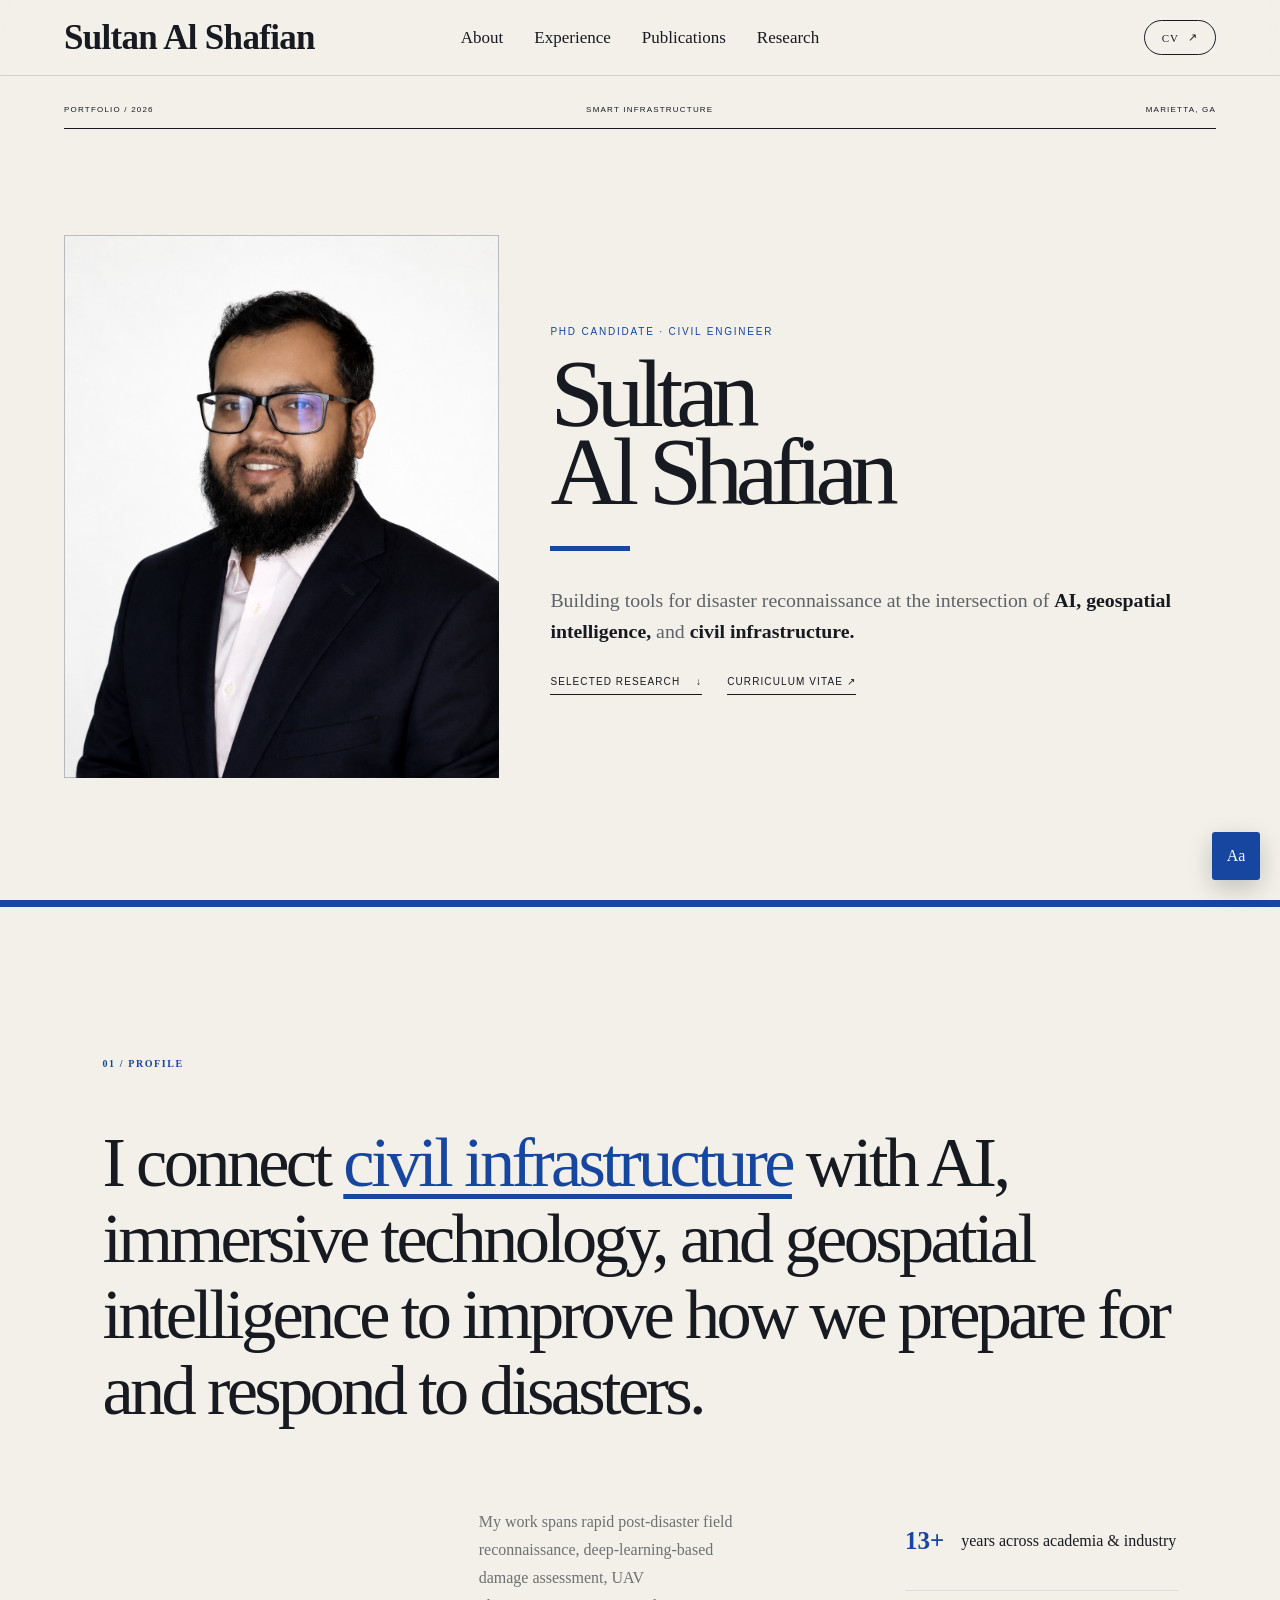
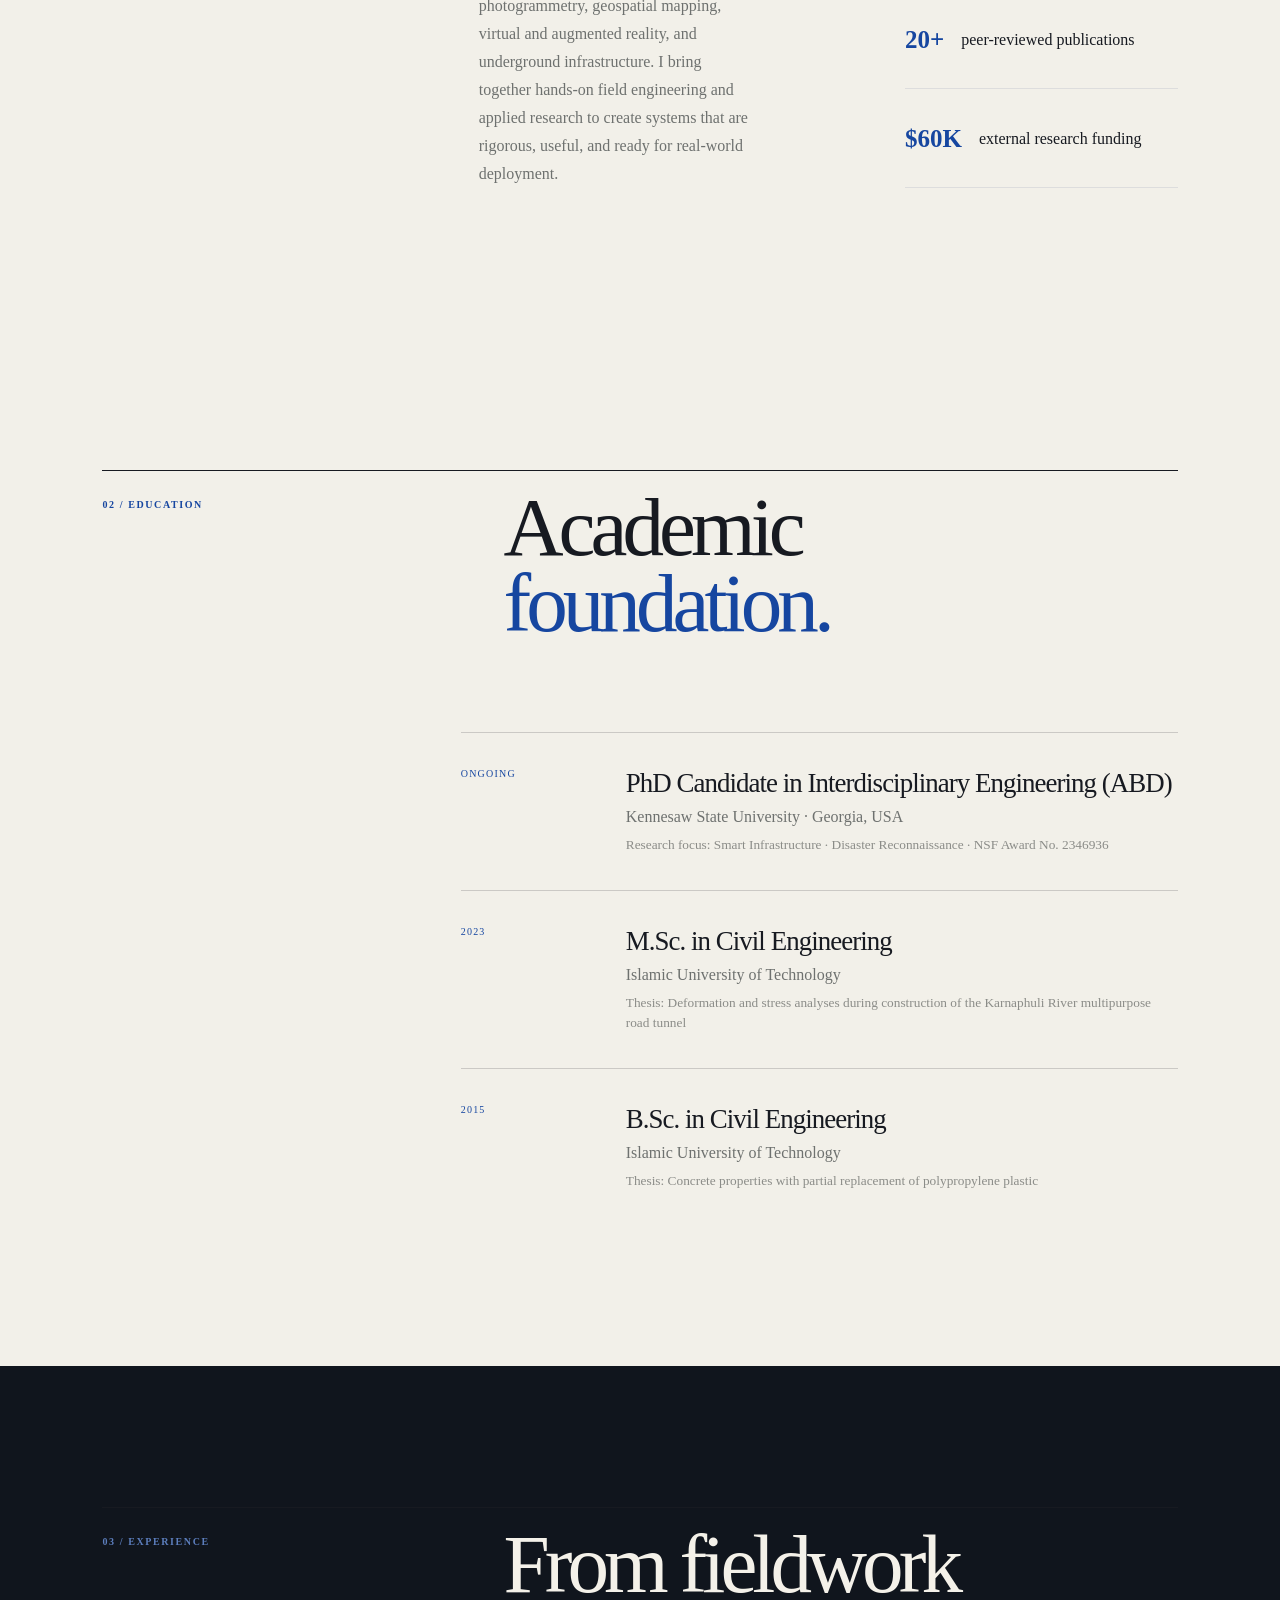
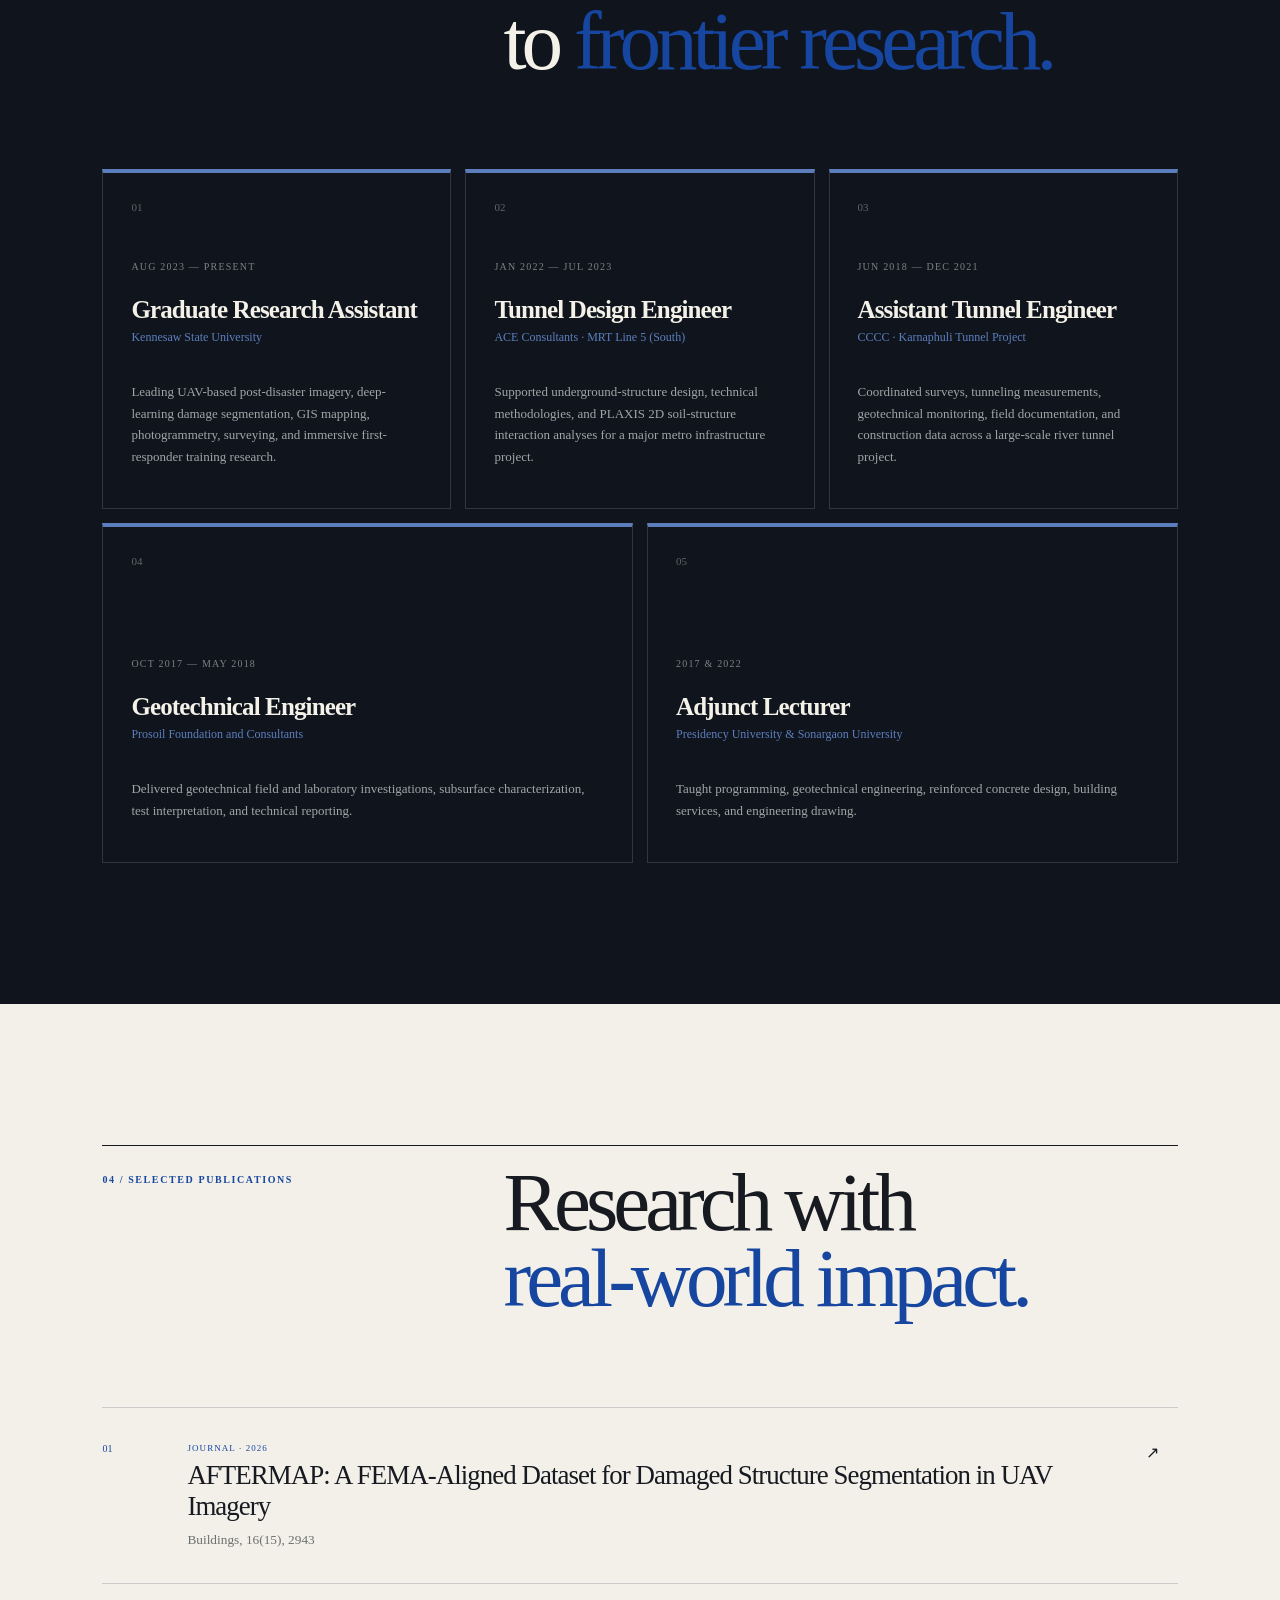
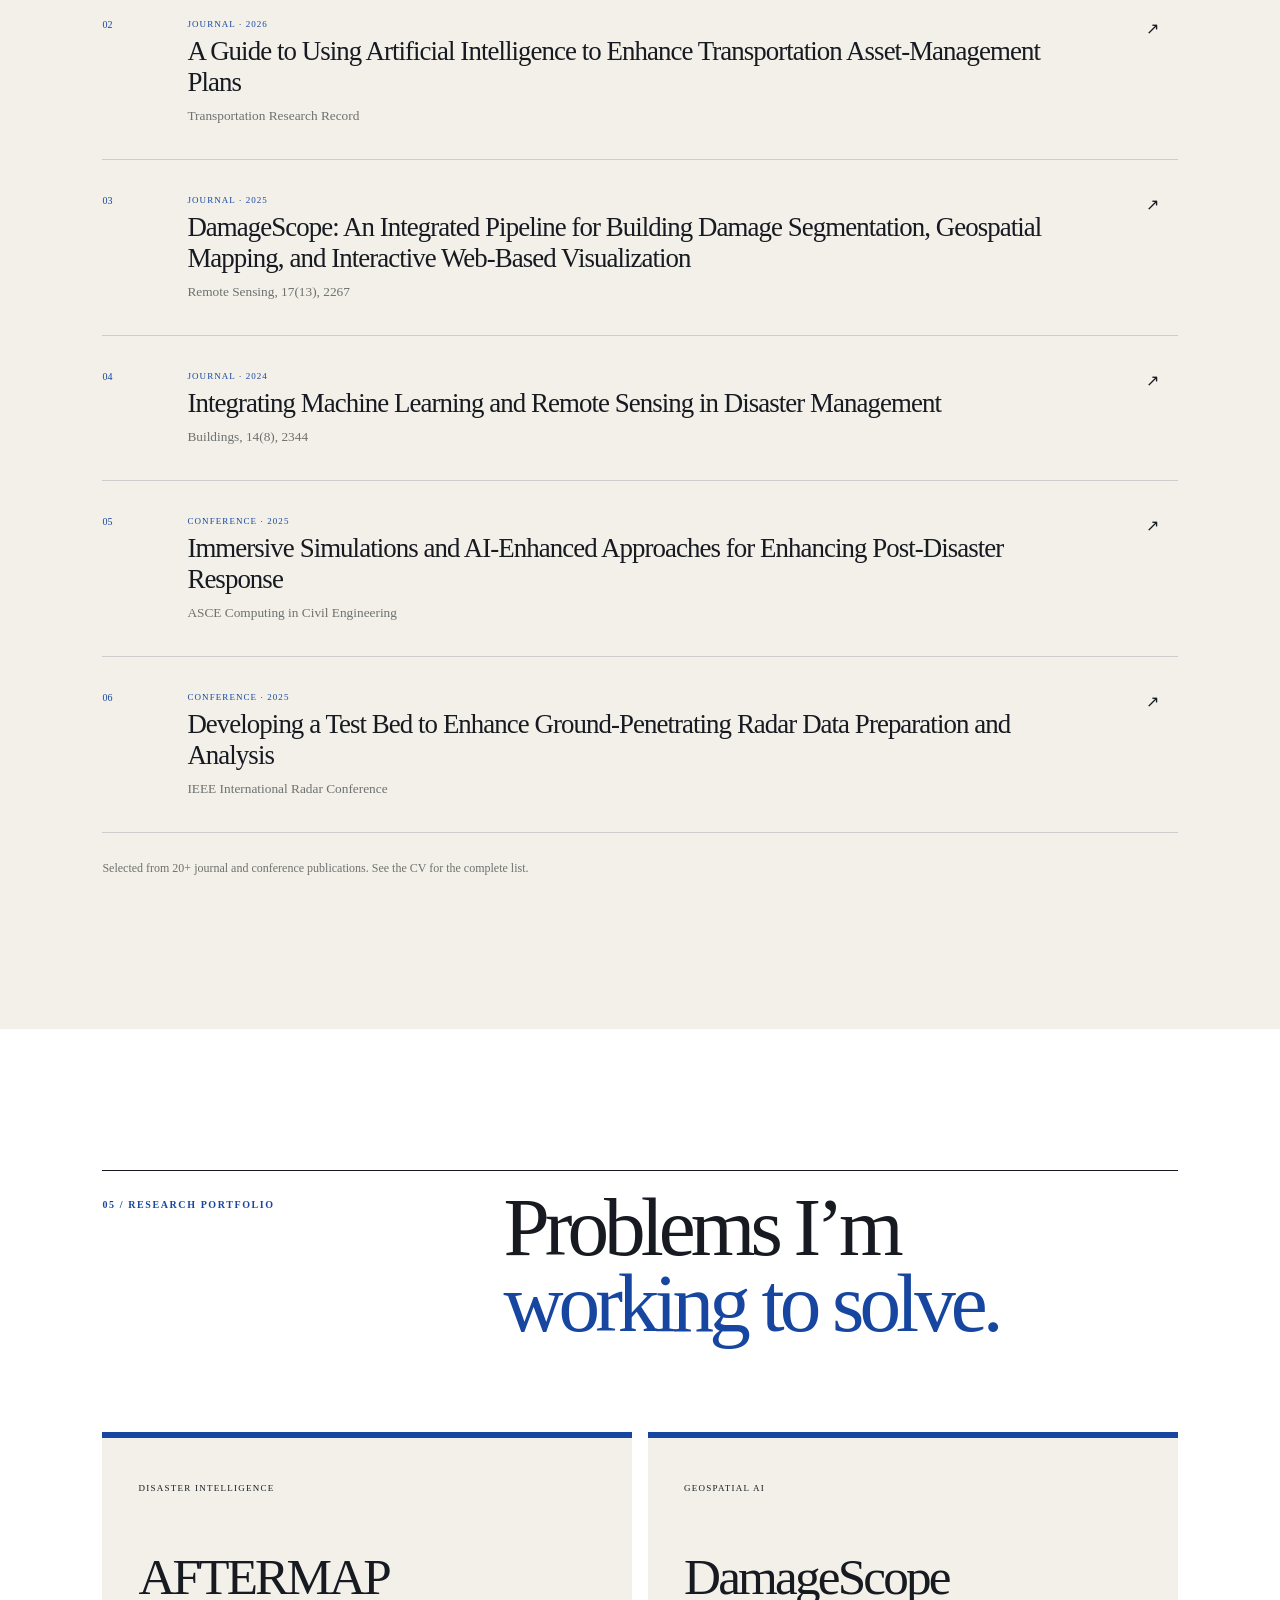
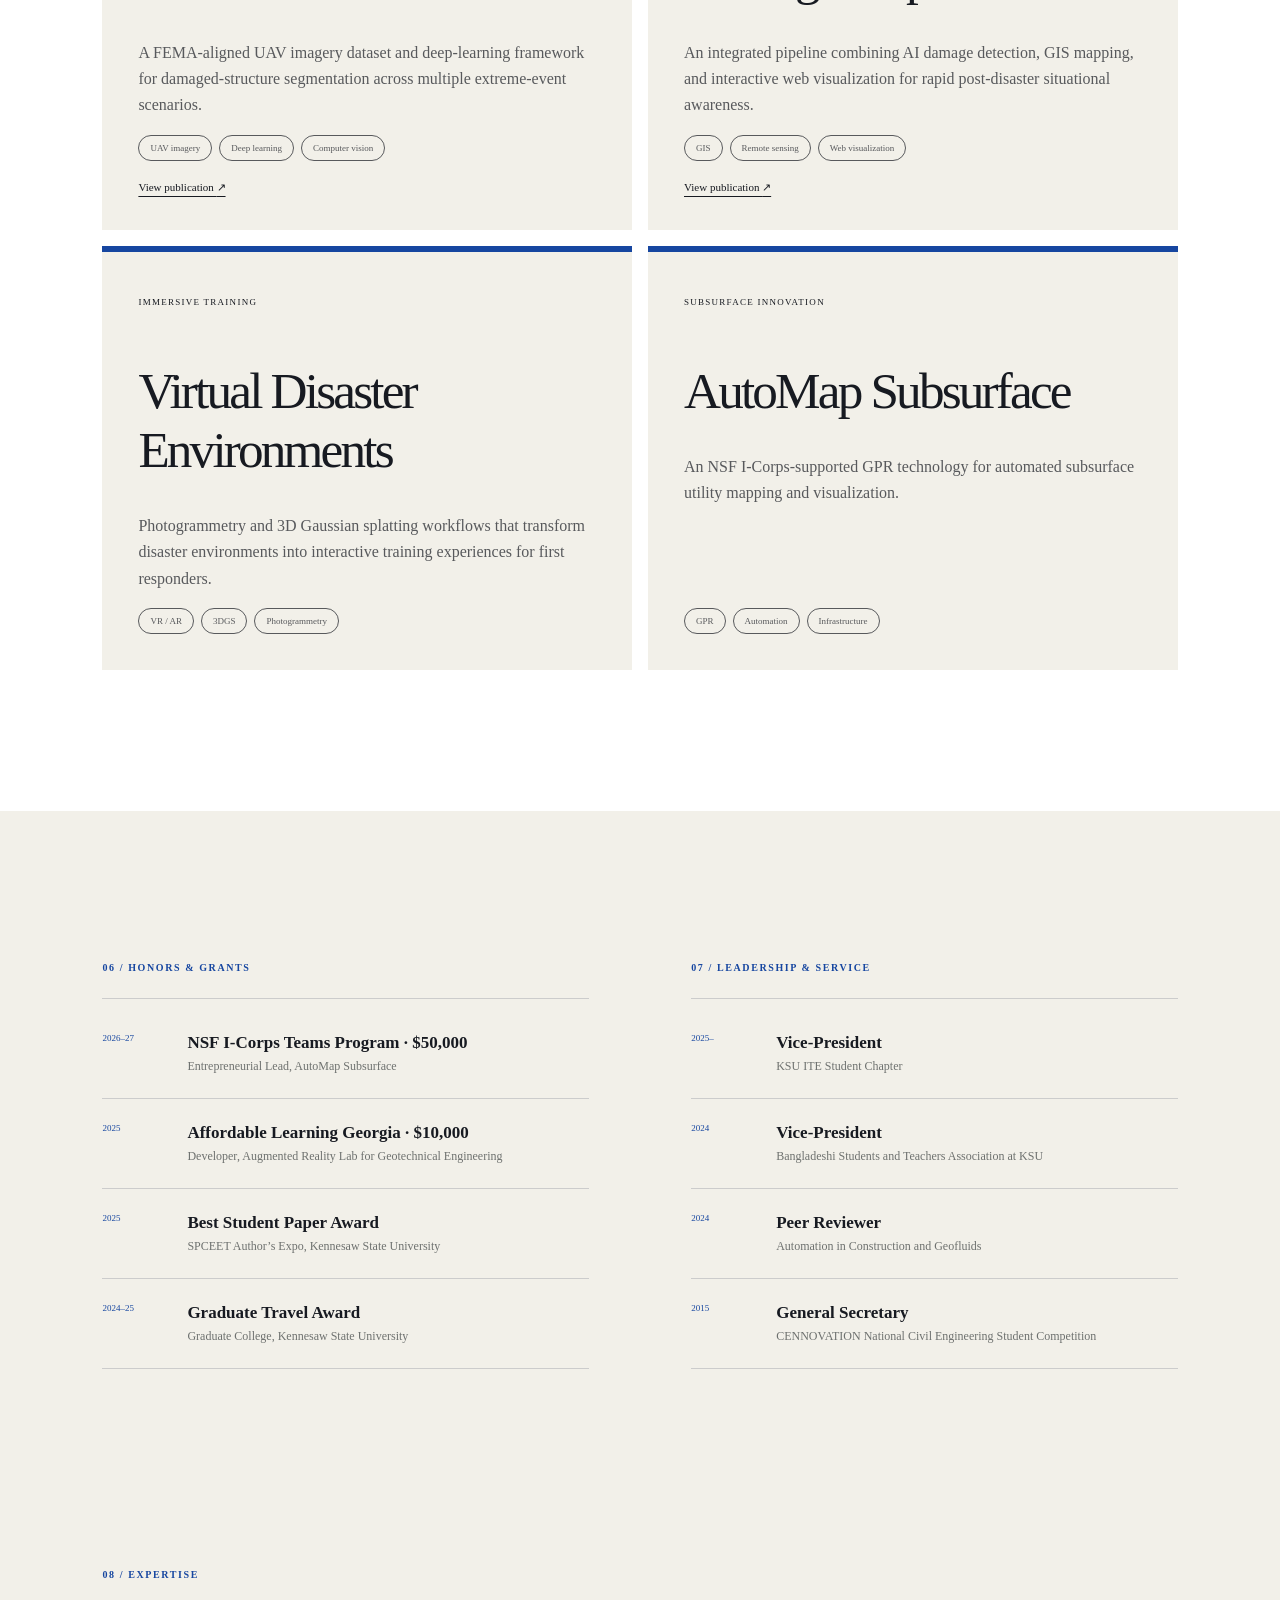
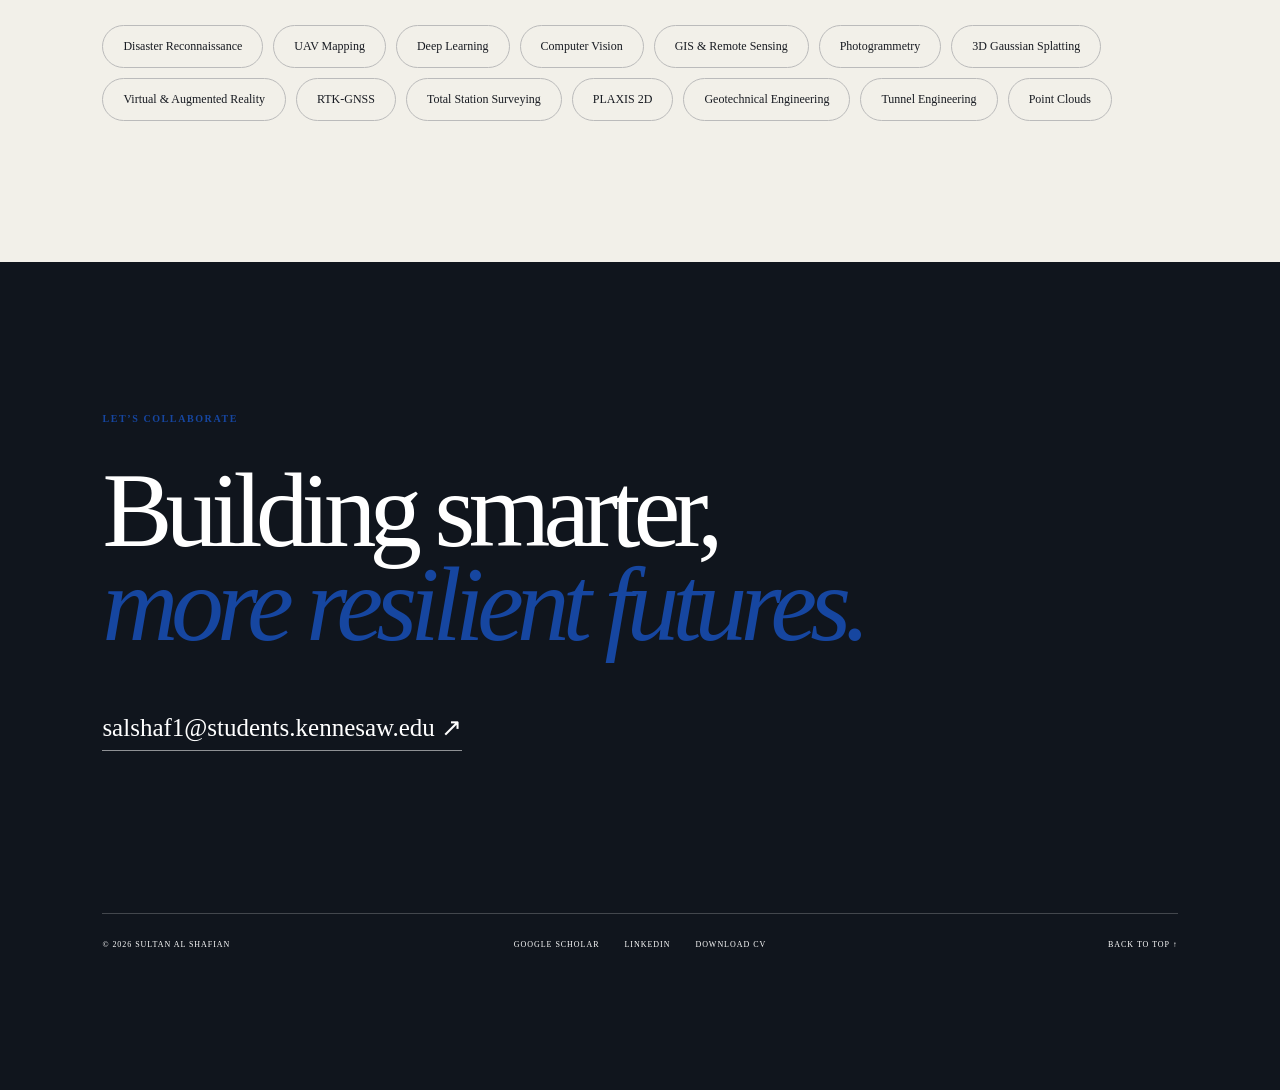
==== commit a4d10ead: "Publish responsive hero portrait" ====
--- a/index.html
+++ b/index.html
@@ -1 +1 @@
-<!DOCTYPE html><html lang="en"><head><meta charSet="utf-8"/><meta name="viewport" content="width=device-width, initial-scale=1"/><link rel="preload" as="image" href="/sultan-al-shafian.png"/><link rel="stylesheet" href="/_next/static/chunks/0b_ttw9a04yps.css" data-precedence="next"/><link rel="stylesheet" href="/_next/static/chunks/0kfzyun_n5l8e.css" data-precedence="next"/><link rel="preload" as="script" fetchPriority="low" href="/_next/static/chunks/0ht900cau6_ur.js"/><script src="/_next/static/chunks/0t2z5hkh7v~~b.js" async=""></script><script src="/_next/static/chunks/07lhk_q6pmm3r.js" async=""></script><script src="/_next/static/chunks/turbopack-0cek.dh0dqtgy.js" async=""></script><script src="/_next/static/chunks/0dbhjjzl8qfwv.js" async=""></script><script src="/_next/static/chunks/0k6kr~ze-.qya.js" async=""></script><script src="/_next/static/chunks/0ao0o9nm7~4c2.js" async=""></script><title>Sultan Al Shafian — Researcher &amp; Civil Engineer</title><meta name="description" content="Academic portfolio of Sultan Al Shafian, a civil engineering researcher working across disaster reconnaissance, AI, UAV imagery, GIS, and immersive technology."/><meta property="og:title" content="Sultan Al Shafian — Researcher &amp; Civil Engineer"/><meta property="og:description" content="Building smarter, more resilient futures through AI, geospatial intelligence, and civil engineering."/><meta property="og:image" content="https://sultankennesaw-civil.github.io/og.png"/><meta property="og:image:width" content="1200"/><meta property="og:image:height" content="630"/><meta property="og:image:alt" content="Sultan Al Shafian academic portfolio"/><meta name="twitter:card" content="summary_large_image"/><meta name="twitter:title" content="Sultan Al Shafian — Researcher &amp; Civil Engineer"/><meta name="twitter:description" content="Building smarter, more resilient futures through AI, geospatial intelligence, and civil engineering."/><meta name="twitter:image" content="https://sultankennesaw-civil.github.io/og.png"/><script src="/_next/static/chunks/03~yq9q893hmn.js" noModule=""></script></head><body><div hidden=""><!--$--><!--/$--></div><main><header class="siteHeader"><a class="wordmark" href="#home"><span>S</span>ultan Al Shafian</a><nav aria-label="Main navigation"><a href="#about">About</a><a href="#experience">Experience</a><a href="#publications">Publications</a><a href="#projects">Research</a></nav><a class="resumeButton" href="/Sultan_Al_Shafian_CV.pdf" target="_blank">CV <span aria-hidden="true">↗</span></a></header><section class="hero" id="home"><div class="heroOrbits" aria-hidden="true"><i></i><i></i><i></i><b>AI</b><b>GIS</b><b>UAV</b></div><div class="heroCopy"><p class="kicker">Civil engineer · Researcher · Technologist</p><h1>Sultan<br/>Al Shafian<span>.</span></h1><p class="intro">PhD candidate and civil engineering researcher advancing disaster reconnaissance through AI, UAV imagery, GIS, and immersive technologies.</p><div class="heroLinks"><a class="primaryLink" href="#projects">Explore my research <span aria-hidden="true">↗</span></a><a href="mailto:salshaf1@students.kennesaw.edu">Get in touch</a></div></div><div class="heroMeta"><span>Based in<br/><strong>Marietta, Georgia, USA</strong></span><span>Research focus<br/><strong>Smart Infrastructure</strong></span></div><a class="scroll" href="#about">Scroll to discover <span>↓</span></a></section><section class="statement" id="about"><p class="sectionEyebrow">01 / Profile</p><h2>I connect <em>civil infrastructure</em> with AI, immersive technology, and geospatial intelligence to improve how we prepare for and respond to disasters.</h2><div class="profileColumns"><p>My work spans rapid post-disaster field reconnaissance, deep-learning-based damage assessment, UAV photogrammetry, geospatial mapping, virtual and augmented reality, and underground infrastructure. I bring together hands-on field engineering and applied research to create systems that are rigorous, useful, and ready for real-world deployment.</p><div class="quickFacts"><span><b>13+</b> years across academia &amp; industry</span><span><b>20+</b> peer-reviewed publications</span><span><b>$60K</b> external research funding</span></div></div></section><section class="section education" id="education"><div class="sectionTop"><p class="sectionEyebrow">02 / Education</p><h2>Academic<br/><em>foundation.</em></h2></div><div class="timeline"><article><span class="date">Ongoing</span><div><h3>PhD Candidate in Interdisciplinary Engineering (ABD)</h3><p>Kennesaw State University · Georgia, USA</p><small>Research focus: Smart Infrastructure · Disaster Reconnaissance · NSF Award No. 2346936</small></div></article><article><span class="date">2023</span><div><h3>M.Sc. in Civil Engineering</h3><p>Islamic University of Technology</p><small>Thesis: Deformation and stress analyses during construction of the Karnaphuli River multipurpose road tunnel</small></div></article><article><span class="date">2015</span><div><h3>B.Sc. in Civil Engineering</h3><p>Islamic University of Technology</p><small>Thesis: Concrete properties with partial replacement of polypropylene plastic</small></div></article></div></section><section class="section dark" id="experience"><div class="sectionTop"><p class="sectionEyebrow">03 / Experience</p><h2>From fieldwork<br/>to <em>frontier research.</em></h2></div><div class="experienceGrid"><article class="experienceCard"><span class="cardNumber">0<!-- -->1</span><p class="date">Aug 2023 — Present</p><h3>Graduate Research Assistant</h3><h4>Kennesaw State University</h4><p>Leading UAV-based post-disaster imagery, deep-learning damage segmentation, GIS mapping, photogrammetry, surveying, and immersive first-responder training research.</p></article><article class="experienceCard"><span class="cardNumber">0<!-- -->2</span><p class="date">Jan 2022 — Jul 2023</p><h3>Tunnel Design Engineer</h3><h4>ACE Consultants · MRT Line 5 (South)</h4><p>Supported underground-structure design, technical methodologies, and PLAXIS 2D soil-structure interaction analyses for a major metro infrastructure project.</p></article><article class="experienceCard"><span class="cardNumber">0<!-- -->3</span><p class="date">Jun 2018 — Dec 2021</p><h3>Assistant Tunnel Engineer</h3><h4>CCCC · Karnaphuli Tunnel Project</h4><p>Coordinated surveys, tunneling measurements, geotechnical monitoring, field documentation, and construction data across a large-scale river tunnel project.</p></article><article class="experienceCard"><span class="cardNumber">0<!-- -->4</span><p class="date">Oct 2017 — May 2018</p><h3>Geotechnical Engineer</h3><h4>Prosoil Foundation and Consultants</h4><p>Delivered geotechnical field and laboratory investigations, subsurface characterization, test interpretation, and technical reporting.</p></article><article class="experienceCard"><span class="cardNumber">0<!-- -->5</span><p class="date">2017 &amp; 2022</p><h3>Adjunct Lecturer</h3><h4>Presidency University &amp; Sonargaon University</h4><p>Taught programming, geotechnical engineering, reinforced concrete design, building services, and engineering drawing.</p></article></div></section><section class="section publications" id="publications"><div class="sectionTop"><p class="sectionEyebrow">04 / Selected publications</p><h2>Research with<br/><em>real-world impact.</em></h2></div><div class="publicationList"><a href="https://doi.org/10.3390/buildings16152943" target="_blank" rel="noreferrer"><span class="pubIndex">01</span><div><p>Journal<!-- --> · <!-- -->2026</p><h3>AFTERMAP: A FEMA-Aligned Dataset for Damaged Structure Segmentation in UAV Imagery</h3><small>Buildings, 16(15), 2943</small></div><span aria-hidden="true">↗</span></a><a href="https://doi.org/10.1177/03611981261465428" target="_blank" rel="noreferrer"><span class="pubIndex">02</span><div><p>Journal<!-- --> · <!-- -->2026</p><h3>A Guide to Using Artificial Intelligence to Enhance Transportation Asset-Management Plans</h3><small>Transportation Research Record</small></div><span aria-hidden="true">↗</span></a><a href="https://doi.org/10.3390/rs17132267" target="_blank" rel="noreferrer"><span class="pubIndex">03</span><div><p>Journal<!-- --> · <!-- -->2025</p><h3>DamageScope: An Integrated Pipeline for Building Damage Segmentation, Geospatial Mapping, and Interactive Web-Based Visualization</h3><small>Remote Sensing, 17(13), 2267</small></div><span aria-hidden="true">↗</span></a><a href="https://doi.org/10.3390/buildings14082344" target="_blank" rel="noreferrer"><span class="pubIndex">04</span><div><p>Journal<!-- --> · <!-- -->2024</p><h3>Integrating Machine Learning and Remote Sensing in Disaster Management</h3><small>Buildings, 14(8), 2344</small></div><span aria-hidden="true">↗</span></a><a href="https://doi.org/10.1061/9780784486443.006" target="_blank" rel="noreferrer"><span class="pubIndex">05</span><div><p>Conference<!-- --> · <!-- -->2025</p><h3>Immersive Simulations and AI-Enhanced Approaches for Enhancing Post-Disaster Response</h3><small>ASCE Computing in Civil Engineering</small></div><span aria-hidden="true">↗</span></a><a href="https://doi.org/10.1109/RADAR52380.2025.11031574" target="_blank" rel="noreferrer"><span class="pubIndex">06</span><div><p>Conference<!-- --> · <!-- -->2025</p><h3>Developing a Test Bed to Enhance Ground-Penetrating Radar Data Preparation and Analysis</h3><small>IEEE International Radar Conference</small></div><span aria-hidden="true">↗</span></a></div><p class="listNote">Selected from 20+ journal and conference publications. See the CV for the complete list.</p></section><section class="section projects" id="projects"><div class="sectionTop"><p class="sectionEyebrow">05 / Research portfolio</p><h2>Problems I’m<br/><em>working to solve.</em></h2></div><div class="projectGrid"><article class="projectCard project1"><p>Disaster intelligence</p><h3>AFTERMAP</h3><p>A FEMA-aligned UAV imagery dataset and deep-learning framework for damaged-structure segmentation across multiple extreme-event scenarios.</p><div><span>UAV imagery</span><span>Deep learning</span><span>Computer vision</span></div><a href="https://doi.org/10.3390/buildings16152943" target="_blank" rel="noreferrer">View publication <span aria-hidden="true">↗</span></a></article><article class="projectCard project2"><p>Geospatial AI</p><h3>DamageScope</h3><p>An integrated pipeline combining AI damage detection, GIS mapping, and interactive web visualization for rapid post-disaster situational awareness.</p><div><span>GIS</span><span>Remote sensing</span><span>Web visualization</span></div><a href="https://doi.org/10.3390/rs17132267" target="_blank" rel="noreferrer">View publication <span aria-hidden="true">↗</span></a></article><article class="projectCard project3"><p>Immersive training</p><h3>Virtual Disaster Environments</h3><p>Photogrammetry and 3D Gaussian splatting workflows that transform disaster environments into interactive training experiences for first responders.</p><div><span>VR / AR</span><span>3DGS</span><span>Photogrammetry</span></div></article><article class="projectCard project4"><p>Subsurface innovation</p><h3>AutoMap Subsurface</h3><p>An NSF I-Corps-supported GPR technology for automated subsurface utility mapping and visualization.</p><div><span>GPR</span><span>Automation</span><span>Infrastructure</span></div></article></div></section><section class="section details"><div class="detailBlock"><p class="sectionEyebrow">06 / Honors &amp; grants</p><article><span>2026–27</span><div><h3>NSF I-Corps Teams Program · $50,000</h3><p>Entrepreneurial Lead, AutoMap Subsurface</p></div></article><article><span>2025</span><div><h3>Affordable Learning Georgia · $10,000</h3><p>Developer, Augmented Reality Lab for Geotechnical Engineering</p></div></article><article><span>2025</span><div><h3>Best Student Paper Award</h3><p>SPCEET Author’s Expo, Kennesaw State University</p></div></article><article><span>2024–25</span><div><h3>Graduate Travel Award</h3><p>Graduate College, Kennesaw State University</p></div></article></div><div class="detailBlock"><p class="sectionEyebrow">07 / Leadership &amp; service</p><article><span>2025–</span><div><h3>Vice-President</h3><p>KSU ITE Student Chapter</p></div></article><article><span>2024</span><div><h3>Vice-President</h3><p>Bangladeshi Students and Teachers Association at KSU</p></div></article><article><span>2024</span><div><h3>Peer Reviewer</h3><p>Automation in Construction and Geofluids</p></div></article><article><span>2015</span><div><h3>General Secretary</h3><p>CENNOVATION National Civil Engineering Student Competition</p></div></article></div></section><section class="expertise section"><p class="sectionEyebrow">08 / Expertise</p><div class="skillCloud"><span>Disaster Reconnaissance</span><span>UAV Mapping</span><span>Deep Learning</span><span>Computer Vision</span><span>GIS &amp; Remote Sensing</span><span>Photogrammetry</span><span>3D Gaussian Splatting</span><span>Virtual &amp; Augmented Reality</span><span>RTK-GNSS</span><span>Total Station Surveying</span><span>PLAXIS 2D</span><span>Geotechnical Engineering</span><span>Tunnel Engineering</span><span>Point Clouds</span></div></section><section class="contact section" id="contact"><p class="sectionEyebrow">Let’s collaborate</p><h2>Building smarter,<br/><em>more resilient futures.</em></h2><a class="email" href="mailto:salshaf1@students.kennesaw.edu">salshaf1@students.kennesaw.edu<!-- --> <span aria-hidden="true">↗</span></a><footer><span>© <!-- -->2026<!-- --> Sultan Al Shafian</span><div><a href="https://scholar.google.com/">Google Scholar</a><a href="https://www.linkedin.com/">LinkedIn</a><a href="/Sultan_Al_Shafian_CV.pdf" target="_blank">Download CV</a></div><a href="#home">Back to top ↑</a></footer></section><div class="editorial-module__KjnL_a__hero hero-cleanup-module__XHJdNW__hero"><div class="editorial-module__KjnL_a__index"><span>PORTFOLIO / 2026</span><span>SMART INFRASTRUCTURE</span><span>MARIETTA, GA</span></div><figure class="editorial-module__KjnL_a__photo"><img src="/sultan-al-shafian.png" alt="Sultan Al Shafian"/></figure><div class="editorial-module__KjnL_a__title"><p>PhD Candidate · Civil Engineer</p><h1>Sultan<br/>Al Shafian</h1><div class="editorial-module__KjnL_a__rule"></div><p class="editorial-module__KjnL_a__lede">Building tools for disaster reconnaissance at the intersection of <strong>AI, geospatial intelligence,</strong> and <strong>civil infrastructure.</strong></p><div class="editorial-module__KjnL_a__actions"><a href="#projects">Selected research <span>↓</span></a><a href="/Sultan_Al_Shafian_CV.pdf" target="_blank">Curriculum vitae ↗</a></div></div></div><aside class="customizer "><button class="customizerToggle" aria-label="Customize appearance">Aa</button><div class="customizerPanel"><div><p>Color system</p><div class="paletteOptions"><button class="active" aria-label="Blueprint" title="Blueprint" style="background:#1646a0"></button><button class="" aria-label="Survey" title="Survey" style="background:#1e674e"></button><button class="" aria-label="Earth" title="Earth" style="background:#9c3e27"></button><button class="" aria-label="Graphite" title="Graphite" style="background:#3b4350"></button></div></div><div><p>Typography</p><div class="fontOptions"><button class="active">Modern</button><button class="">Editorial</button></div></div><small>Saved on this device.</small></div></aside></main><!--$--><!--/$--><script src="/_next/static/chunks/0ht900cau6_ur.js" id="_R_" async=""></script><script>(self.__next_f=self.__next_f||[]).push([0])</script><script>self.__next_f.push([1,"1:\"$Sreact.fragment\"\n2:I[39756,[\"/_next/static/chunks/0dbhjjzl8qfwv.js\",\"/_next/static/chunks/0k6kr~ze-.qya.js\"],\"default\"]\n3:I[37457,[\"/_next/static/chunks/0dbhjjzl8qfwv.js\",\"/_next/static/chunks/0k6kr~ze-.qya.js\"],\"default\"]\n11:I[68027,[\"/_next/static/chunks/0dbhjjzl8qfwv.js\",\"/_next/static/chunks/0k6kr~ze-.qya.js\"],\"default\",1]\n:HL[\"/_next/static/chunks/0b_ttw9a04yps.css\",\"style\"]\n:HL[\"/_next/static/chunks/0kfzyun_n5l8e.css\",\"style\"]\n"])</script><script>self.__next_f.push([1,"0:{\"P\":null,\"c\":[\"\",\"\"],\"q\":\"\",\"i\":false,\"f\":[[[\"\",{\"children\":[\"__PAGE__\",{}]},\"$undefined\",\"$undefined\",16],[[\"$\",\"$1\",\"c\",{\"children\":[[[\"$\",\"link\",\"0\",{\"rel\":\"stylesheet\",\"href\":\"/_next/static/chunks/0b_ttw9a04yps.css\",\"precedence\":\"next\",\"crossOrigin\":\"$undefined\",\"nonce\":\"$undefined\"}],[\"$\",\"script\",\"script-0\",{\"src\":\"/_next/static/chunks/0dbhjjzl8qfwv.js\",\"async\":true,\"nonce\":\"$undefined\"}],[\"$\",\"script\",\"script-1\",{\"src\":\"/_next/static/chunks/0k6kr~ze-.qya.js\",\"async\":true,\"nonce\":\"$undefined\"}]],[\"$\",\"html\",null,{\"lang\":\"en\",\"children\":[\"$\",\"body\",null,{\"children\":[\"$\",\"$L2\",null,{\"parallelRouterKey\":\"children\",\"error\":\"$undefined\",\"errorStyles\":\"$undefined\",\"errorScripts\":\"$undefined\",\"template\":[\"$\",\"$L3\",null,{}],\"templateStyles\":\"$undefined\",\"templateScripts\":\"$undefined\",\"notFound\":[[[\"$\",\"title\",null,{\"children\":\"404: This page could not be found.\"}],[\"$\",\"div\",null,{\"style\":{\"fontFamily\":\"system-ui,\\\"Segoe UI\\\",Roboto,Helvetica,Arial,sans-serif,\\\"Apple Color Emoji\\\",\\\"Segoe UI Emoji\\\"\",\"height\":\"100vh\",\"textAlign\":\"center\",\"display\":\"flex\",\"flexDirection\":\"column\",\"alignItems\":\"center\",\"justifyContent\":\"center\"},\"children\":[\"$\",\"div\",null,{\"children\":[[\"$\",\"style\",null,{\"dangerouslySetInnerHTML\":{\"__html\":\"body{color:#000;background:#fff;margin:0}.next-error-h1{border-right:1px solid rgba(0,0,0,.3)}@media (prefers-color-scheme:dark){body{color:#fff;background:#000}.next-error-h1{border-right:1px solid rgba(255,255,255,.3)}}\"}}],[\"$\",\"h1\",null,{\"className\":\"next-error-h1\",\"style\":{\"display\":\"inline-block\",\"margin\":\"0 20px 0 0\",\"padding\":\"0 23px 0 0\",\"fontSize\":24,\"fontWeight\":500,\"verticalAlign\":\"top\",\"lineHeight\":\"49px\"},\"children\":404}],[\"$\",\"div\",null,{\"style\":{\"display\":\"inline-block\"},\"children\":[\"$\",\"h2\",null,{\"style\":{\"fontSize\":14,\"fontWeight\":400,\"lineHeight\":\"49px\",\"margin\":0},\"children\":\"This page could not be found.\"}]}]]}]}]],[]],\"forbidden\":\"$undefined\",\"unauthorized\":\"$undefined\"}]}]}]]}],{\"children\":[[\"$\",\"$1\",\"c\",{\"children\":[[\"$\",\"main\",null,{\"children\":[[\"$\",\"header\",null,{\"className\":\"siteHeader\",\"children\":[[\"$\",\"a\",null,{\"className\":\"wordmark\",\"href\":\"#home\",\"children\":[[\"$\",\"span\",null,{\"children\":\"S\"}],\"ultan Al Shafian\"]}],[\"$\",\"nav\",null,{\"aria-label\":\"Main navigation\",\"children\":[[\"$\",\"a\",null,{\"href\":\"#about\",\"children\":\"About\"}],[\"$\",\"a\",null,{\"href\":\"#experience\",\"children\":\"Experience\"}],[\"$\",\"a\",null,{\"href\":\"#publications\",\"children\":\"Publications\"}],[\"$\",\"a\",null,{\"href\":\"#projects\",\"children\":\"Research\"}]]}],[\"$\",\"a\",null,{\"className\":\"resumeButton\",\"href\":\"/Sultan_Al_Shafian_CV.pdf\",\"target\":\"_blank\",\"children\":[\"CV \",[\"$\",\"span\",null,{\"aria-hidden\":\"true\",\"children\":\"↗\"}]]}]]}],[\"$\",\"section\",null,{\"className\":\"hero\",\"id\":\"home\",\"children\":[[\"$\",\"div\",null,{\"className\":\"heroOrbits\",\"aria-hidden\":\"true\",\"children\":[[\"$\",\"i\",null,{}],[\"$\",\"i\",null,{}],[\"$\",\"i\",null,{}],[\"$\",\"b\",null,{\"children\":\"AI\"}],[\"$\",\"b\",null,{\"children\":\"GIS\"}],[\"$\",\"b\",null,{\"children\":\"UAV\"}]]}],[\"$\",\"div\",null,{\"className\":\"heroCopy\",\"children\":[[\"$\",\"p\",null,{\"className\":\"kicker\",\"children\":\"Civil engineer · Researcher · Technologist\"}],[\"$\",\"h1\",null,{\"children\":[\"Sultan\",[\"$\",\"br\",null,{}],\"Al Shafian\",[\"$\",\"span\",null,{\"children\":\".\"}]]}],[\"$\",\"p\",null,{\"className\":\"intro\",\"children\":\"PhD candidate and civil engineering researcher advancing disaster reconnaissance through AI, UAV imagery, GIS, and immersive technologies.\"}],[\"$\",\"div\",null,{\"className\":\"heroLinks\",\"children\":[[\"$\",\"a\",null,{\"className\":\"primaryLink\",\"href\":\"#projects\",\"children\":[\"Explore my research \",[\"$\",\"span\",null,{\"aria-hidden\":\"true\",\"children\":\"↗\"}]]}],[\"$\",\"a\",null,{\"href\":\"mailto:salshaf1@students.kennesaw.edu\",\"children\":\"Get in touch\"}]]}]]}],[\"$\",\"div\",null,{\"className\":\"heroMeta\",\"children\":[[\"$\",\"span\",null,{\"children\":[\"Based in\",[\"$\",\"br\",null,{}],[\"$\",\"strong\",null,{\"children\":\"Marietta, Georgia, USA\"}]]}],[\"$\",\"span\",null,{\"children\":[\"Research focus\",[\"$\",\"br\",null,{}],[\"$\",\"strong\",null,{\"children\":\"Smart Infrastructure\"}]]}]]}],[\"$\",\"a\",null,{\"className\":\"scroll\",\"href\":\"#about\",\"children\":[\"Scroll to discover \",[\"$\",\"span\",null,{\"children\":\"↓\"}]]}]]}],[\"$\",\"section\",null,{\"className\":\"statement\",\"id\":\"about\",\"children\":[[\"$\",\"p\",null,{\"className\":\"sectionEyebrow\",\"children\":\"01 / Profile\"}],[\"$\",\"h2\",null,{\"children\":[\"I connect \",[\"$\",\"em\",null,{\"children\":\"civil infrastructure\"}],\" with AI, immersive technology, and geospatial intelligence to improve how we prepare for and respond to disasters.\"]}],[\"$\",\"div\",null,{\"className\":\"profileColumns\",\"children\":[[\"$\",\"p\",null,{\"children\":\"My work spans rapid post-disaster field reconnaissance, deep-learning-based damage assessment, UAV photogrammetry, geospatial mapping, virtual and augmented reality, and underground infrastructure. I bring together hands-on field engineering and applied research to create systems that are rigorous, useful, and ready for real-world deployment.\"}],\"$L4\"]}]]}],\"$L5\",\"$L6\",\"$L7\",\"$L8\",\"$L9\",\"$La\",\"$Lb\",\"$Lc\"]}],[\"$Ld\",\"$Le\"],\"$Lf\"]}],{},null,false,null]},null,false,null],\"$L10\",false]],\"m\":\"$undefined\",\"G\":[\"$11\",[\"$L12\"]],\"S\":true,\"h\":null,\"s\":\"$undefined\",\"l\":\"$undefined\",\"p\":\"$undefined\",\"d\":\"$undefined\",\"b\":\"w45VzhcvHYsWaZAtj3k6V\"}\n"])</script><script>self.__next_f.push([1,"13:I[50530,[\"/_next/static/chunks/0dbhjjzl8qfwv.js\",\"/_next/static/chunks/0k6kr~ze-.qya.js\",\"/_next/static/chunks/0ao0o9nm7~4c2.js\"],\"default\"]\n14:I[97367,[\"/_next/static/chunks/0dbhjjzl8qfwv.js\",\"/_next/static/chunks/0k6kr~ze-.qya.js\"],\"OutletBoundary\"]\n15:\"$Sreact.suspense\"\n17:I[97367,[\"/_next/static/chunks/0dbhjjzl8qfwv.js\",\"/_next/static/chunks/0k6kr~ze-.qya.js\"],\"ViewportBoundary\"]\n19:I[97367,[\"/_next/static/chunks/0dbhjjzl8qfwv.js\",\"/_next/static/chunks/0k6kr~ze-.qya.js\"],\"MetadataBoundary\"]\n4:[\"$\",\"div\",null,{\"className\":\"quickFacts\",\"children\":[[\"$\",\"span\",null,{\"children\":[[\"$\",\"b\",null,{\"children\":\"13+\"}],\" years across academia \u0026 industry\"]}],[\"$\",\"span\",null,{\"children\":[[\"$\",\"b\",null,{\"children\":\"20+\"}],\" peer-reviewed publications\"]}],[\"$\",\"span\",null,{\"children\":[[\"$\",\"b\",null,{\"children\":\"$$60K\"}],\" external research funding\"]}]]}]\n"])</script><script>self.__next_f.push([1,"5:[\"$\",\"section\",null,{\"className\":\"section education\",\"id\":\"education\",\"children\":[[\"$\",\"div\",null,{\"className\":\"sectionTop\",\"children\":[[\"$\",\"p\",null,{\"className\":\"sectionEyebrow\",\"children\":\"02 / Education\"}],[\"$\",\"h2\",null,{\"children\":[\"Academic\",[\"$\",\"br\",null,{}],[\"$\",\"em\",null,{\"children\":\"foundation.\"}]]}]]}],[\"$\",\"div\",null,{\"className\":\"timeline\",\"children\":[[\"$\",\"article\",\"PhD Candidate in Interdisciplinary Engineering (ABD)\",{\"children\":[[\"$\",\"span\",null,{\"className\":\"date\",\"children\":\"Ongoing\"}],[\"$\",\"div\",null,{\"children\":[[\"$\",\"h3\",null,{\"children\":\"PhD Candidate in Interdisciplinary Engineering (ABD)\"}],[\"$\",\"p\",null,{\"children\":\"Kennesaw State University · Georgia, USA\"}],[\"$\",\"small\",null,{\"children\":\"Research focus: Smart Infrastructure · Disaster Reconnaissance · NSF Award No. 2346936\"}]]}]]}],[\"$\",\"article\",\"M.Sc. in Civil Engineering\",{\"children\":[[\"$\",\"span\",null,{\"className\":\"date\",\"children\":\"2023\"}],[\"$\",\"div\",null,{\"children\":[[\"$\",\"h3\",null,{\"children\":\"M.Sc. in Civil Engineering\"}],[\"$\",\"p\",null,{\"children\":\"Islamic University of Technology\"}],[\"$\",\"small\",null,{\"children\":\"Thesis: Deformation and stress analyses during construction of the Karnaphuli River multipurpose road tunnel\"}]]}]]}],[\"$\",\"article\",\"B.Sc. in Civil Engineering\",{\"children\":[[\"$\",\"span\",null,{\"className\":\"date\",\"children\":\"2015\"}],[\"$\",\"div\",null,{\"children\":[[\"$\",\"h3\",null,{\"children\":\"B.Sc. in Civil Engineering\"}],[\"$\",\"p\",null,{\"children\":\"Islamic University of Technology\"}],[\"$\",\"small\",null,{\"children\":\"Thesis: Concrete properties with partial replacement of polypropylene plastic\"}]]}]]}]]}]]}]\n"])</script><script>self.__next_f.push([1,"6:[\"$\",\"section\",null,{\"className\":\"section dark\",\"id\":\"experience\",\"children\":[[\"$\",\"div\",null,{\"className\":\"sectionTop\",\"children\":[[\"$\",\"p\",null,{\"className\":\"sectionEyebrow\",\"children\":\"03 / Experience\"}],[\"$\",\"h2\",null,{\"children\":[\"From fieldwork\",[\"$\",\"br\",null,{}],\"to \",[\"$\",\"em\",null,{\"children\":\"frontier research.\"}]]}]]}],[\"$\",\"div\",null,{\"className\":\"experienceGrid\",\"children\":[[\"$\",\"article\",\"Graduate Research Assistant\",{\"className\":\"experienceCard\",\"children\":[[\"$\",\"span\",null,{\"className\":\"cardNumber\",\"children\":[\"0\",1]}],[\"$\",\"p\",null,{\"className\":\"date\",\"children\":\"Aug 2023 — Present\"}],[\"$\",\"h3\",null,{\"children\":\"Graduate Research Assistant\"}],[\"$\",\"h4\",null,{\"children\":\"Kennesaw State University\"}],[\"$\",\"p\",null,{\"children\":\"Leading UAV-based post-disaster imagery, deep-learning damage segmentation, GIS mapping, photogrammetry, surveying, and immersive first-responder training research.\"}]]}],[\"$\",\"article\",\"Tunnel Design Engineer\",{\"className\":\"experienceCard\",\"children\":[[\"$\",\"span\",null,{\"className\":\"cardNumber\",\"children\":[\"0\",2]}],[\"$\",\"p\",null,{\"className\":\"date\",\"children\":\"Jan 2022 — Jul 2023\"}],[\"$\",\"h3\",null,{\"children\":\"Tunnel Design Engineer\"}],[\"$\",\"h4\",null,{\"children\":\"ACE Consultants · MRT Line 5 (South)\"}],[\"$\",\"p\",null,{\"children\":\"Supported underground-structure design, technical methodologies, and PLAXIS 2D soil-structure interaction analyses for a major metro infrastructure project.\"}]]}],[\"$\",\"article\",\"Assistant Tunnel Engineer\",{\"className\":\"experienceCard\",\"children\":[[\"$\",\"span\",null,{\"className\":\"cardNumber\",\"children\":[\"0\",3]}],[\"$\",\"p\",null,{\"className\":\"date\",\"children\":\"Jun 2018 — Dec 2021\"}],[\"$\",\"h3\",null,{\"children\":\"Assistant Tunnel Engineer\"}],[\"$\",\"h4\",null,{\"children\":\"CCCC · Karnaphuli Tunnel Project\"}],[\"$\",\"p\",null,{\"children\":\"Coordinated surveys, tunneling measurements, geotechnical monitoring, field documentation, and construction data across a large-scale river tunnel project.\"}]]}],[\"$\",\"article\",\"Geotechnical Engineer\",{\"className\":\"experienceCard\",\"children\":[[\"$\",\"span\",null,{\"className\":\"cardNumber\",\"children\":[\"0\",4]}],[\"$\",\"p\",null,{\"className\":\"date\",\"children\":\"Oct 2017 — May 2018\"}],[\"$\",\"h3\",null,{\"children\":\"Geotechnical Engineer\"}],[\"$\",\"h4\",null,{\"children\":\"Prosoil Foundation and Consultants\"}],[\"$\",\"p\",null,{\"children\":\"Delivered geotechnical field and laboratory investigations, subsurface characterization, test interpretation, and technical reporting.\"}]]}],[\"$\",\"article\",\"Adjunct Lecturer\",{\"className\":\"experienceCard\",\"children\":[[\"$\",\"span\",null,{\"className\":\"cardNumber\",\"children\":[\"0\",5]}],[\"$\",\"p\",null,{\"className\":\"date\",\"children\":\"2017 \u0026 2022\"}],[\"$\",\"h3\",null,{\"children\":\"Adjunct Lecturer\"}],[\"$\",\"h4\",null,{\"children\":\"Presidency University \u0026 Sonargaon University\"}],[\"$\",\"p\",null,{\"children\":\"Taught programming, geotechnical engineering, reinforced concrete design, building services, and engineering drawing.\"}]]}]]}]]}]\n"])</script><script>self.__next_f.push([1,"7:[\"$\",\"section\",null,{\"className\":\"section publications\",\"id\":\"publications\",\"children\":[[\"$\",\"div\",null,{\"className\":\"sectionTop\",\"children\":[[\"$\",\"p\",null,{\"className\":\"sectionEyebrow\",\"children\":\"04 / Selected publications\"}],[\"$\",\"h2\",null,{\"children\":[\"Research with\",[\"$\",\"br\",null,{}],[\"$\",\"em\",null,{\"children\":\"real-world impact.\"}]]}]]}],[\"$\",\"div\",null,{\"className\":\"publicationList\",\"children\":[[\"$\",\"a\",\"AFTERMAP: A FEMA-Aligned Dataset for Damaged Structure Segmentation in UAV Imagery\",{\"href\":\"https://doi.org/10.3390/buildings16152943\",\"target\":\"_blank\",\"rel\":\"noreferrer\",\"children\":[[\"$\",\"span\",null,{\"className\":\"pubIndex\",\"children\":\"01\"}],[\"$\",\"div\",null,{\"children\":[[\"$\",\"p\",null,{\"children\":[\"Journal\",\" · \",\"2026\"]}],[\"$\",\"h3\",null,{\"children\":\"AFTERMAP: A FEMA-Aligned Dataset for Damaged Structure Segmentation in UAV Imagery\"}],[\"$\",\"small\",null,{\"children\":\"Buildings, 16(15), 2943\"}]]}],[\"$\",\"span\",null,{\"aria-hidden\":\"true\",\"children\":\"↗\"}]]}],[\"$\",\"a\",\"A Guide to Using Artificial Intelligence to Enhance Transportation Asset-Management Plans\",{\"href\":\"https://doi.org/10.1177/03611981261465428\",\"target\":\"_blank\",\"rel\":\"noreferrer\",\"children\":[[\"$\",\"span\",null,{\"className\":\"pubIndex\",\"children\":\"02\"}],[\"$\",\"div\",null,{\"children\":[[\"$\",\"p\",null,{\"children\":[\"Journal\",\" · \",\"2026\"]}],[\"$\",\"h3\",null,{\"children\":\"A Guide to Using Artificial Intelligence to Enhance Transportation Asset-Management Plans\"}],[\"$\",\"small\",null,{\"children\":\"Transportation Research Record\"}]]}],[\"$\",\"span\",null,{\"aria-hidden\":\"true\",\"children\":\"↗\"}]]}],[\"$\",\"a\",\"DamageScope: An Integrated Pipeline for Building Damage Segmentation, Geospatial Mapping, and Interactive Web-Based Visualization\",{\"href\":\"https://doi.org/10.3390/rs17132267\",\"target\":\"_blank\",\"rel\":\"noreferrer\",\"children\":[[\"$\",\"span\",null,{\"className\":\"pubIndex\",\"children\":\"03\"}],[\"$\",\"div\",null,{\"children\":[[\"$\",\"p\",null,{\"children\":[\"Journal\",\" · \",\"2025\"]}],[\"$\",\"h3\",null,{\"children\":\"DamageScope: An Integrated Pipeline for Building Damage Segmentation, Geospatial Mapping, and Interactive Web-Based Visualization\"}],[\"$\",\"small\",null,{\"children\":\"Remote Sensing, 17(13), 2267\"}]]}],[\"$\",\"span\",null,{\"aria-hidden\":\"true\",\"children\":\"↗\"}]]}],[\"$\",\"a\",\"Integrating Machine Learning and Remote Sensing in Disaster Management\",{\"href\":\"https://doi.org/10.3390/buildings14082344\",\"target\":\"_blank\",\"rel\":\"noreferrer\",\"children\":[[\"$\",\"span\",null,{\"className\":\"pubIndex\",\"children\":\"04\"}],[\"$\",\"div\",null,{\"children\":[[\"$\",\"p\",null,{\"children\":[\"Journal\",\" · \",\"2024\"]}],[\"$\",\"h3\",null,{\"children\":\"Integrating Machine Learning and Remote Sensing in Disaster Management\"}],[\"$\",\"small\",null,{\"children\":\"Buildings, 14(8), 2344\"}]]}],[\"$\",\"span\",null,{\"aria-hidden\":\"true\",\"children\":\"↗\"}]]}],[\"$\",\"a\",\"Immersive Simulations and AI-Enhanced Approaches for Enhancing Post-Disaster Response\",{\"href\":\"https://doi.org/10.1061/9780784486443.006\",\"target\":\"_blank\",\"rel\":\"noreferrer\",\"children\":[[\"$\",\"span\",null,{\"className\":\"pubIndex\",\"children\":\"05\"}],[\"$\",\"div\",null,{\"children\":[[\"$\",\"p\",null,{\"children\":[\"Conference\",\" · \",\"2025\"]}],[\"$\",\"h3\",null,{\"children\":\"Immersive Simulations and AI-Enhanced Approaches for Enhancing Post-Disaster Response\"}],[\"$\",\"small\",null,{\"children\":\"ASCE Computing in Civil Engineering\"}]]}],[\"$\",\"span\",null,{\"aria-hidden\":\"true\",\"children\":\"↗\"}]]}],[\"$\",\"a\",\"Developing a Test Bed to Enhance Ground-Penetrating Radar Data Preparation and Analysis\",{\"href\":\"https://doi.org/10.1109/RADAR52380.2025.11031574\",\"target\":\"_blank\",\"rel\":\"noreferrer\",\"children\":[[\"$\",\"span\",null,{\"className\":\"pubIndex\",\"children\":\"06\"}],[\"$\",\"div\",null,{\"children\":[[\"$\",\"p\",null,{\"children\":[\"Conference\",\" · \",\"2025\"]}],[\"$\",\"h3\",null,{\"children\":\"Developing a Test Bed to Enhance Ground-Penetrating Radar Data Preparation and Analysis\"}],[\"$\",\"small\",null,{\"children\":\"IEEE International Radar Conference\"}]]}],[\"$\",\"span\",null,{\"aria-hidden\":\"true\",\"children\":\"↗\"}]]}]]}],[\"$\",\"p\",null,{\"className\":\"listNote\",\"children\":\"Selected from 20+ journal and conference publications. See the CV for the complete list.\"}]]}]\n"])</script><script>self.__next_f.push([1,"8:[\"$\",\"section\",null,{\"className\":\"section projects\",\"id\":\"projects\",\"children\":[[\"$\",\"div\",null,{\"className\":\"sectionTop\",\"children\":[[\"$\",\"p\",null,{\"className\":\"sectionEyebrow\",\"children\":\"05 / Research portfolio\"}],[\"$\",\"h2\",null,{\"children\":[\"Problems I’m\",[\"$\",\"br\",null,{}],[\"$\",\"em\",null,{\"children\":\"working to solve.\"}]]}]]}],[\"$\",\"div\",null,{\"className\":\"projectGrid\",\"children\":[[\"$\",\"article\",\"AFTERMAP\",{\"className\":\"projectCard project1\",\"children\":[[\"$\",\"p\",null,{\"children\":\"Disaster intelligence\"}],[\"$\",\"h3\",null,{\"children\":\"AFTERMAP\"}],[\"$\",\"p\",null,{\"children\":\"A FEMA-aligned UAV imagery dataset and deep-learning framework for damaged-structure segmentation across multiple extreme-event scenarios.\"}],[\"$\",\"div\",null,{\"children\":[[\"$\",\"span\",\"UAV imagery\",{\"children\":\"UAV imagery\"}],[\"$\",\"span\",\"Deep learning\",{\"children\":\"Deep learning\"}],[\"$\",\"span\",\"Computer vision\",{\"children\":\"Computer vision\"}]]}],[\"$\",\"a\",null,{\"href\":\"https://doi.org/10.3390/buildings16152943\",\"target\":\"_blank\",\"rel\":\"noreferrer\",\"children\":[\"View publication \",[\"$\",\"span\",null,{\"aria-hidden\":\"true\",\"children\":\"↗\"}]]}]]}],[\"$\",\"article\",\"DamageScope\",{\"className\":\"projectCard project2\",\"children\":[[\"$\",\"p\",null,{\"children\":\"Geospatial AI\"}],[\"$\",\"h3\",null,{\"children\":\"DamageScope\"}],[\"$\",\"p\",null,{\"children\":\"An integrated pipeline combining AI damage detection, GIS mapping, and interactive web visualization for rapid post-disaster situational awareness.\"}],[\"$\",\"div\",null,{\"children\":[[\"$\",\"span\",\"GIS\",{\"children\":\"GIS\"}],[\"$\",\"span\",\"Remote sensing\",{\"children\":\"Remote sensing\"}],[\"$\",\"span\",\"Web visualization\",{\"children\":\"Web visualization\"}]]}],[\"$\",\"a\",null,{\"href\":\"https://doi.org/10.3390/rs17132267\",\"target\":\"_blank\",\"rel\":\"noreferrer\",\"children\":[\"View publication \",[\"$\",\"span\",null,{\"aria-hidden\":\"true\",\"children\":\"↗\"}]]}]]}],[\"$\",\"article\",\"Virtual Disaster Environments\",{\"className\":\"projectCard project3\",\"children\":[[\"$\",\"p\",null,{\"children\":\"Immersive training\"}],[\"$\",\"h3\",null,{\"children\":\"Virtual Disaster Environments\"}],[\"$\",\"p\",null,{\"children\":\"Photogrammetry and 3D Gaussian splatting workflows that transform disaster environments into interactive training experiences for first responders.\"}],[\"$\",\"div\",null,{\"children\":[[\"$\",\"span\",\"VR / AR\",{\"children\":\"VR / AR\"}],[\"$\",\"span\",\"3DGS\",{\"children\":\"3DGS\"}],[\"$\",\"span\",\"Photogrammetry\",{\"children\":\"Photogrammetry\"}]]}],\"\"]}],[\"$\",\"article\",\"AutoMap Subsurface\",{\"className\":\"projectCard project4\",\"children\":[[\"$\",\"p\",null,{\"children\":\"Subsurface innovation\"}],[\"$\",\"h3\",null,{\"children\":\"AutoMap Subsurface\"}],[\"$\",\"p\",null,{\"children\":\"An NSF I-Corps-supported GPR technology for automated subsurface utility mapping and visualization.\"}],[\"$\",\"div\",null,{\"children\":[[\"$\",\"span\",\"GPR\",{\"children\":\"GPR\"}],[\"$\",\"span\",\"Automation\",{\"children\":\"Automation\"}],[\"$\",\"span\",\"Infrastructure\",{\"children\":\"Infrastructure\"}]]}],\"\"]}]]}]]}]\n"])</script><script>self.__next_f.push([1,"9:[\"$\",\"section\",null,{\"className\":\"section details\",\"children\":[[\"$\",\"div\",null,{\"className\":\"detailBlock\",\"children\":[[\"$\",\"p\",null,{\"className\":\"sectionEyebrow\",\"children\":\"06 / Honors \u0026 grants\"}],[[\"$\",\"article\",\"NSF I-Corps Teams Program · $50,000\",{\"children\":[[\"$\",\"span\",null,{\"children\":\"2026–27\"}],[\"$\",\"div\",null,{\"children\":[[\"$\",\"h3\",null,{\"children\":\"NSF I-Corps Teams Program · $50,000\"}],[\"$\",\"p\",null,{\"children\":\"Entrepreneurial Lead, AutoMap Subsurface\"}]]}]]}],[\"$\",\"article\",\"Affordable Learning Georgia · $10,000\",{\"children\":[[\"$\",\"span\",null,{\"children\":\"2025\"}],[\"$\",\"div\",null,{\"children\":[[\"$\",\"h3\",null,{\"children\":\"Affordable Learning Georgia · $10,000\"}],[\"$\",\"p\",null,{\"children\":\"Developer, Augmented Reality Lab for Geotechnical Engineering\"}]]}]]}],[\"$\",\"article\",\"Best Student Paper Award\",{\"children\":[[\"$\",\"span\",null,{\"children\":\"2025\"}],[\"$\",\"div\",null,{\"children\":[[\"$\",\"h3\",null,{\"children\":\"Best Student Paper Award\"}],[\"$\",\"p\",null,{\"children\":\"SPCEET Author’s Expo, Kennesaw State University\"}]]}]]}],[\"$\",\"article\",\"Graduate Travel Award\",{\"children\":[[\"$\",\"span\",null,{\"children\":\"2024–25\"}],[\"$\",\"div\",null,{\"children\":[[\"$\",\"h3\",null,{\"children\":\"Graduate Travel Award\"}],[\"$\",\"p\",null,{\"children\":\"Graduate College, Kennesaw State University\"}]]}]]}]]]}],[\"$\",\"div\",null,{\"className\":\"detailBlock\",\"children\":[[\"$\",\"p\",null,{\"className\":\"sectionEyebrow\",\"children\":\"07 / Leadership \u0026 service\"}],[[\"$\",\"article\",\"Vice-President\",{\"children\":[[\"$\",\"span\",null,{\"children\":\"2025–\"}],[\"$\",\"div\",null,{\"children\":[[\"$\",\"h3\",null,{\"children\":\"Vice-President\"}],[\"$\",\"p\",null,{\"children\":\"KSU ITE Student Chapter\"}]]}]]}],[\"$\",\"article\",\"Vice-President\",{\"children\":[[\"$\",\"span\",null,{\"children\":\"2024\"}],[\"$\",\"div\",null,{\"children\":[[\"$\",\"h3\",null,{\"children\":\"Vice-President\"}],[\"$\",\"p\",null,{\"children\":\"Bangladeshi Students and Teachers Association at KSU\"}]]}]]}],[\"$\",\"article\",\"Peer Reviewer\",{\"children\":[[\"$\",\"span\",null,{\"children\":\"2024\"}],[\"$\",\"div\",null,{\"children\":[[\"$\",\"h3\",null,{\"children\":\"Peer Reviewer\"}],[\"$\",\"p\",null,{\"children\":\"Automation in Construction and Geofluids\"}]]}]]}],[\"$\",\"article\",\"General Secretary\",{\"children\":[[\"$\",\"span\",null,{\"children\":\"2015\"}],[\"$\",\"div\",null,{\"children\":[[\"$\",\"h3\",null,{\"children\":\"General Secretary\"}],[\"$\",\"p\",null,{\"children\":\"CENNOVATION National Civil Engineering Student Competition\"}]]}]]}]]]}]]}]\n"])</script><script>self.__next_f.push([1,"a:[\"$\",\"section\",null,{\"className\":\"expertise section\",\"children\":[[\"$\",\"p\",null,{\"className\":\"sectionEyebrow\",\"children\":\"08 / Expertise\"}],[\"$\",\"div\",null,{\"className\":\"skillCloud\",\"children\":[[\"$\",\"span\",\"Disaster Reconnaissance\",{\"children\":\"Disaster Reconnaissance\"}],[\"$\",\"span\",\"UAV Mapping\",{\"children\":\"UAV Mapping\"}],[\"$\",\"span\",\"Deep Learning\",{\"children\":\"Deep Learning\"}],[\"$\",\"span\",\"Computer Vision\",{\"children\":\"Computer Vision\"}],[\"$\",\"span\",\"GIS \u0026 Remote Sensing\",{\"children\":\"GIS \u0026 Remote Sensing\"}],[\"$\",\"span\",\"Photogrammetry\",{\"children\":\"Photogrammetry\"}],[\"$\",\"span\",\"3D Gaussian Splatting\",{\"children\":\"3D Gaussian Splatting\"}],[\"$\",\"span\",\"Virtual \u0026 Augmented Reality\",{\"children\":\"Virtual \u0026 Augmented Reality\"}],[\"$\",\"span\",\"RTK-GNSS\",{\"children\":\"RTK-GNSS\"}],[\"$\",\"span\",\"Total Station Surveying\",{\"children\":\"Total Station Surveying\"}],[\"$\",\"span\",\"PLAXIS 2D\",{\"children\":\"PLAXIS 2D\"}],[\"$\",\"span\",\"Geotechnical Engineering\",{\"children\":\"Geotechnical Engineering\"}],[\"$\",\"span\",\"Tunnel Engineering\",{\"children\":\"Tunnel Engineering\"}],[\"$\",\"span\",\"Point Clouds\",{\"children\":\"Point Clouds\"}]]}]]}]\nb:[\"$\",\"section\",null,{\"className\":\"contact section\",\"id\":\"contact\",\"children\":[[\"$\",\"p\",null,{\"className\":\"sectionEyebrow\",\"children\":\"Let’s collaborate\"}],[\"$\",\"h2\",null,{\"children\":[\"Building smarter,\",[\"$\",\"br\",null,{}],[\"$\",\"em\",null,{\"children\":\"more resilient futures.\"}]]}],[\"$\",\"a\",null,{\"className\":\"email\",\"href\":\"mailto:salshaf1@students.kennesaw.edu\",\"children\":[\"salshaf1@students.kennesaw.edu\",\" \",[\"$\",\"span\",null,{\"aria-hidden\":\"true\",\"children\":\"↗\"}]]}],[\"$\",\"footer\",null,{\"children\":[[\"$\",\"span\",null,{\"children\":[\"© \",2026,\" Sultan Al Shafian\"]}],[\"$\",\"div\",null,{\"children\":[[\"$\",\"a\",null,{\"href\":\"https://scholar.google.com/\",\"children\":\"Google Scholar\"}],[\"$\",\"a\",null,{\"href\":\"https://www.linkedin.com/\",\"children\":\"LinkedIn\"}],[\"$\",\"a\",null,{\"href\":\"/Sultan_Al_Shafian_CV.pdf\",\"target\":\"_blank\",\"children\":\"Download CV\"}]]}],[\"$\",\"a\",null,{\"href\":\"#home\",\"children\":\"Back to top ↑\"}]]}]]}]\nc:[\"$\",\"$L13\",null,{}]\nd:[\"$\",\"link\",\"0\",{\"rel\":\"stylesheet\",\"href\":\"/_next/static/chunks/0kfzyun_n5l8e.css\",\"precedence\":\"next\",\"crossOrigin\":\"$undefined\",\"nonce\":\"$undefined\"}]\ne:[\"$\",\"script\",\"script-0\",{\"src\":\"/_next/static/chunks/0ao0o9nm7~4c2.js\",\"async\":true,\"nonce\":\"$undefined\"}]\nf:[\"$\",\"$L14\",null,{\"children\":[\"$\",\"$15\",null,{\"name\":\"Next.MetadataOutlet\",\"children\":\"$@16\"}]}]\n10:[\"$\",\"$1\",\"h\",{\"children\":[null,[\"$\",\"$L17\",null,{\"children\":\"$L18\"}],[\"$\",\"div\",null,{\"hidden\":true,\"children\":[\"$\",\"$L19\",null,{\"children\":[\"$\",\"$15\",null,{\"name\":\"Next.Metadata\",\"children\":\"$L1a\"}]}]}],null]}]\n12:[\"$\",\"link\",\"0\",{\"rel\":\"stylesheet\",\"href\":\"/_next/static/chunks/0b_ttw9a04yps.css\",\"precedence\":\"next\",\"crossOrigin\":\"$undefined\",\"nonce\":\"$undefined\"}]\n"])</script><script>self.__next_f.push([1,"18:[[\"$\",\"meta\",\"0\",{\"charSet\":\"utf-8\"}],[\"$\",\"meta\",\"1\",{\"name\":\"viewport\",\"content\":\"width=device-width, initial-scale=1\"}]]\n"])</script><script>self.__next_f.push([1,"16:null\n1a:[[\"$\",\"title\",\"0\",{\"children\":\"Sultan Al Shafian — Researcher \u0026 Civil Engineer\"}],[\"$\",\"meta\",\"1\",{\"name\":\"description\",\"content\":\"Academic portfolio of Sultan Al Shafian, a civil engineering researcher working across disaster reconnaissance, AI, UAV imagery, GIS, and immersive technology.\"}],[\"$\",\"meta\",\"2\",{\"property\":\"og:title\",\"content\":\"Sultan Al Shafian — Researcher \u0026 Civil Engineer\"}],[\"$\",\"meta\",\"3\",{\"property\":\"og:description\",\"content\":\"Building smarter, more resilient futures through AI, geospatial intelligence, and civil engineering.\"}],[\"$\",\"meta\",\"4\",{\"property\":\"og:image\",\"content\":\"https://sultankennesaw-civil.github.io/og.png\"}],[\"$\",\"meta\",\"5\",{\"property\":\"og:image:width\",\"content\":\"1200\"}],[\"$\",\"meta\",\"6\",{\"property\":\"og:image:height\",\"content\":\"630\"}],[\"$\",\"meta\",\"7\",{\"property\":\"og:image:alt\",\"content\":\"Sultan Al Shafian academic portfolio\"}],[\"$\",\"meta\",\"8\",{\"name\":\"twitter:card\",\"content\":\"summary_large_image\"}],[\"$\",\"meta\",\"9\",{\"name\":\"twitter:title\",\"content\":\"Sultan Al Shafian — Researcher \u0026 Civil Engineer\"}],[\"$\",\"meta\",\"10\",{\"name\":\"twitter:description\",\"content\":\"Building smarter, more resilient futures through AI, geospatial intelligence, and civil engineering.\"}],[\"$\",\"meta\",\"11\",{\"name\":\"twitter:image\",\"content\":\"https://sultankennesaw-civil.github.io/og.png\"}]]\n"])</script></body></html>+<!DOCTYPE html><html lang="en"><head><meta charSet="utf-8"/><meta name="viewport" content="width=device-width, initial-scale=1"/><link rel="preload" as="image" href="/sultan-al-shafian.png"/><link rel="stylesheet" href="/_next/static/chunks/0b_ttw9a04yps.css" data-precedence="next"/><link rel="stylesheet" href="/_next/static/chunks/0f0u--esfhrsh.css" data-precedence="next"/><link rel="preload" as="script" fetchPriority="low" href="/_next/static/chunks/0ht900cau6_ur.js"/><script src="/_next/static/chunks/0t2z5hkh7v~~b.js" async=""></script><script src="/_next/static/chunks/07lhk_q6pmm3r.js" async=""></script><script src="/_next/static/chunks/turbopack-0cek.dh0dqtgy.js" async=""></script><script src="/_next/static/chunks/0dbhjjzl8qfwv.js" async=""></script><script src="/_next/static/chunks/0k6kr~ze-.qya.js" async=""></script><script src="/_next/static/chunks/0ao0o9nm7~4c2.js" async=""></script><title>Sultan Al Shafian — Researcher &amp; Civil Engineer</title><meta name="description" content="Academic portfolio of Sultan Al Shafian, a civil engineering researcher working across disaster reconnaissance, AI, UAV imagery, GIS, and immersive technology."/><meta property="og:title" content="Sultan Al Shafian — Researcher &amp; Civil Engineer"/><meta property="og:description" content="Building smarter, more resilient futures through AI, geospatial intelligence, and civil engineering."/><meta property="og:image" content="https://sultankennesaw-civil.github.io/og.png"/><meta property="og:image:width" content="1200"/><meta property="og:image:height" content="630"/><meta property="og:image:alt" content="Sultan Al Shafian academic portfolio"/><meta name="twitter:card" content="summary_large_image"/><meta name="twitter:title" content="Sultan Al Shafian — Researcher &amp; Civil Engineer"/><meta name="twitter:description" content="Building smarter, more resilient futures through AI, geospatial intelligence, and civil engineering."/><meta name="twitter:image" content="https://sultankennesaw-civil.github.io/og.png"/><script src="/_next/static/chunks/03~yq9q893hmn.js" noModule=""></script></head><body><div hidden=""><!--$--><!--/$--></div><main><header class="siteHeader"><a class="wordmark" href="#home"><span>S</span>ultan Al Shafian</a><nav aria-label="Main navigation"><a href="#about">About</a><a href="#experience">Experience</a><a href="#publications">Publications</a><a href="#projects">Research</a></nav><a class="resumeButton" href="/Sultan_Al_Shafian_CV.pdf" target="_blank">CV <span aria-hidden="true">↗</span></a></header><section class="hero" id="home"><div class="heroOrbits" aria-hidden="true"><i></i><i></i><i></i><b>AI</b><b>GIS</b><b>UAV</b></div><div class="heroCopy"><p class="kicker">Civil engineer · Researcher · Technologist</p><h1>Sultan<br/>Al Shafian<span>.</span></h1><p class="intro">PhD candidate and civil engineering researcher advancing disaster reconnaissance through AI, UAV imagery, GIS, and immersive technologies.</p><div class="heroLinks"><a class="primaryLink" href="#projects">Explore my research <span aria-hidden="true">↗</span></a><a href="mailto:salshaf1@students.kennesaw.edu">Get in touch</a></div></div><div class="heroMeta"><span>Based in<br/><strong>Marietta, Georgia, USA</strong></span><span>Research focus<br/><strong>Smart Infrastructure</strong></span></div><a class="scroll" href="#about">Scroll to discover <span>↓</span></a></section><section class="statement" id="about"><p class="sectionEyebrow">01 / Profile</p><h2>I connect <em>civil infrastructure</em> with AI, immersive technology, and geospatial intelligence to improve how we prepare for and respond to disasters.</h2><div class="profileColumns"><p>My work spans rapid post-disaster field reconnaissance, deep-learning-based damage assessment, UAV photogrammetry, geospatial mapping, virtual and augmented reality, and underground infrastructure. I bring together hands-on field engineering and applied research to create systems that are rigorous, useful, and ready for real-world deployment.</p><div class="quickFacts"><span><b>13+</b> years across academia &amp; industry</span><span><b>20+</b> peer-reviewed publications</span><span><b>$60K</b> external research funding</span></div></div></section><section class="section education" id="education"><div class="sectionTop"><p class="sectionEyebrow">02 / Education</p><h2>Academic<br/><em>foundation.</em></h2></div><div class="timeline"><article><span class="date">Ongoing</span><div><h3>PhD Candidate in Interdisciplinary Engineering (ABD)</h3><p>Kennesaw State University · Georgia, USA</p><small>Research focus: Smart Infrastructure · Disaster Reconnaissance · NSF Award No. 2346936</small></div></article><article><span class="date">2023</span><div><h3>M.Sc. in Civil Engineering</h3><p>Islamic University of Technology</p><small>Thesis: Deformation and stress analyses during construction of the Karnaphuli River multipurpose road tunnel</small></div></article><article><span class="date">2015</span><div><h3>B.Sc. in Civil Engineering</h3><p>Islamic University of Technology</p><small>Thesis: Concrete properties with partial replacement of polypropylene plastic</small></div></article></div></section><section class="section dark" id="experience"><div class="sectionTop"><p class="sectionEyebrow">03 / Experience</p><h2>From fieldwork<br/>to <em>frontier research.</em></h2></div><div class="experienceGrid"><article class="experienceCard"><span class="cardNumber">0<!-- -->1</span><p class="date">Aug 2023 — Present</p><h3>Graduate Research Assistant</h3><h4>Kennesaw State University</h4><p>Leading UAV-based post-disaster imagery, deep-learning damage segmentation, GIS mapping, photogrammetry, surveying, and immersive first-responder training research.</p></article><article class="experienceCard"><span class="cardNumber">0<!-- -->2</span><p class="date">Jan 2022 — Jul 2023</p><h3>Tunnel Design Engineer</h3><h4>ACE Consultants · MRT Line 5 (South)</h4><p>Supported underground-structure design, technical methodologies, and PLAXIS 2D soil-structure interaction analyses for a major metro infrastructure project.</p></article><article class="experienceCard"><span class="cardNumber">0<!-- -->3</span><p class="date">Jun 2018 — Dec 2021</p><h3>Assistant Tunnel Engineer</h3><h4>CCCC · Karnaphuli Tunnel Project</h4><p>Coordinated surveys, tunneling measurements, geotechnical monitoring, field documentation, and construction data across a large-scale river tunnel project.</p></article><article class="experienceCard"><span class="cardNumber">0<!-- -->4</span><p class="date">Oct 2017 — May 2018</p><h3>Geotechnical Engineer</h3><h4>Prosoil Foundation and Consultants</h4><p>Delivered geotechnical field and laboratory investigations, subsurface characterization, test interpretation, and technical reporting.</p></article><article class="experienceCard"><span class="cardNumber">0<!-- -->5</span><p class="date">2017 &amp; 2022</p><h3>Adjunct Lecturer</h3><h4>Presidency University &amp; Sonargaon University</h4><p>Taught programming, geotechnical engineering, reinforced concrete design, building services, and engineering drawing.</p></article></div></section><section class="section publications" id="publications"><div class="sectionTop"><p class="sectionEyebrow">04 / Selected publications</p><h2>Research with<br/><em>real-world impact.</em></h2></div><div class="publicationList"><a href="https://doi.org/10.3390/buildings16152943" target="_blank" rel="noreferrer"><span class="pubIndex">01</span><div><p>Journal<!-- --> · <!-- -->2026</p><h3>AFTERMAP: A FEMA-Aligned Dataset for Damaged Structure Segmentation in UAV Imagery</h3><small>Buildings, 16(15), 2943</small></div><span aria-hidden="true">↗</span></a><a href="https://doi.org/10.1177/03611981261465428" target="_blank" rel="noreferrer"><span class="pubIndex">02</span><div><p>Journal<!-- --> · <!-- -->2026</p><h3>A Guide to Using Artificial Intelligence to Enhance Transportation Asset-Management Plans</h3><small>Transportation Research Record</small></div><span aria-hidden="true">↗</span></a><a href="https://doi.org/10.3390/rs17132267" target="_blank" rel="noreferrer"><span class="pubIndex">03</span><div><p>Journal<!-- --> · <!-- -->2025</p><h3>DamageScope: An Integrated Pipeline for Building Damage Segmentation, Geospatial Mapping, and Interactive Web-Based Visualization</h3><small>Remote Sensing, 17(13), 2267</small></div><span aria-hidden="true">↗</span></a><a href="https://doi.org/10.3390/buildings14082344" target="_blank" rel="noreferrer"><span class="pubIndex">04</span><div><p>Journal<!-- --> · <!-- -->2024</p><h3>Integrating Machine Learning and Remote Sensing in Disaster Management</h3><small>Buildings, 14(8), 2344</small></div><span aria-hidden="true">↗</span></a><a href="https://doi.org/10.1061/9780784486443.006" target="_blank" rel="noreferrer"><span class="pubIndex">05</span><div><p>Conference<!-- --> · <!-- -->2025</p><h3>Immersive Simulations and AI-Enhanced Approaches for Enhancing Post-Disaster Response</h3><small>ASCE Computing in Civil Engineering</small></div><span aria-hidden="true">↗</span></a><a href="https://doi.org/10.1109/RADAR52380.2025.11031574" target="_blank" rel="noreferrer"><span class="pubIndex">06</span><div><p>Conference<!-- --> · <!-- -->2025</p><h3>Developing a Test Bed to Enhance Ground-Penetrating Radar Data Preparation and Analysis</h3><small>IEEE International Radar Conference</small></div><span aria-hidden="true">↗</span></a></div><p class="listNote">Selected from 20+ journal and conference publications. See the CV for the complete list.</p></section><section class="section projects" id="projects"><div class="sectionTop"><p class="sectionEyebrow">05 / Research portfolio</p><h2>Problems I’m<br/><em>working to solve.</em></h2></div><div class="projectGrid"><article class="projectCard project1"><p>Disaster intelligence</p><h3>AFTERMAP</h3><p>A FEMA-aligned UAV imagery dataset and deep-learning framework for damaged-structure segmentation across multiple extreme-event scenarios.</p><div><span>UAV imagery</span><span>Deep learning</span><span>Computer vision</span></div><a href="https://doi.org/10.3390/buildings16152943" target="_blank" rel="noreferrer">View publication <span aria-hidden="true">↗</span></a></article><article class="projectCard project2"><p>Geospatial AI</p><h3>DamageScope</h3><p>An integrated pipeline combining AI damage detection, GIS mapping, and interactive web visualization for rapid post-disaster situational awareness.</p><div><span>GIS</span><span>Remote sensing</span><span>Web visualization</span></div><a href="https://doi.org/10.3390/rs17132267" target="_blank" rel="noreferrer">View publication <span aria-hidden="true">↗</span></a></article><article class="projectCard project3"><p>Immersive training</p><h3>Virtual Disaster Environments</h3><p>Photogrammetry and 3D Gaussian splatting workflows that transform disaster environments into interactive training experiences for first responders.</p><div><span>VR / AR</span><span>3DGS</span><span>Photogrammetry</span></div></article><article class="projectCard project4"><p>Subsurface innovation</p><h3>AutoMap Subsurface</h3><p>An NSF I-Corps-supported GPR technology for automated subsurface utility mapping and visualization.</p><div><span>GPR</span><span>Automation</span><span>Infrastructure</span></div></article></div></section><section class="section details"><div class="detailBlock"><p class="sectionEyebrow">06 / Honors &amp; grants</p><article><span>2026–27</span><div><h3>NSF I-Corps Teams Program · $50,000</h3><p>Entrepreneurial Lead, AutoMap Subsurface</p></div></article><article><span>2025</span><div><h3>Affordable Learning Georgia · $10,000</h3><p>Developer, Augmented Reality Lab for Geotechnical Engineering</p></div></article><article><span>2025</span><div><h3>Best Student Paper Award</h3><p>SPCEET Author’s Expo, Kennesaw State University</p></div></article><article><span>2024–25</span><div><h3>Graduate Travel Award</h3><p>Graduate College, Kennesaw State University</p></div></article></div><div class="detailBlock"><p class="sectionEyebrow">07 / Leadership &amp; service</p><article><span>2025–</span><div><h3>Vice-President</h3><p>KSU ITE Student Chapter</p></div></article><article><span>2024</span><div><h3>Vice-President</h3><p>Bangladeshi Students and Teachers Association at KSU</p></div></article><article><span>2024</span><div><h3>Peer Reviewer</h3><p>Automation in Construction and Geofluids</p></div></article><article><span>2015</span><div><h3>General Secretary</h3><p>CENNOVATION National Civil Engineering Student Competition</p></div></article></div></section><section class="expertise section"><p class="sectionEyebrow">08 / Expertise</p><div class="skillCloud"><span>Disaster Reconnaissance</span><span>UAV Mapping</span><span>Deep Learning</span><span>Computer Vision</span><span>GIS &amp; Remote Sensing</span><span>Photogrammetry</span><span>3D Gaussian Splatting</span><span>Virtual &amp; Augmented Reality</span><span>RTK-GNSS</span><span>Total Station Surveying</span><span>PLAXIS 2D</span><span>Geotechnical Engineering</span><span>Tunnel Engineering</span><span>Point Clouds</span></div></section><section class="contact section" id="contact"><p class="sectionEyebrow">Let’s collaborate</p><h2>Building smarter,<br/><em>more resilient futures.</em></h2><a class="email" href="mailto:salshaf1@students.kennesaw.edu">salshaf1@students.kennesaw.edu<!-- --> <span aria-hidden="true">↗</span></a><footer><span>© <!-- -->2026<!-- --> Sultan Al Shafian</span><div><a href="https://scholar.google.com/">Google Scholar</a><a href="https://www.linkedin.com/">LinkedIn</a><a href="/Sultan_Al_Shafian_CV.pdf" target="_blank">Download CV</a></div><a href="#home">Back to top ↑</a></footer></section><div class="editorial-module__KjnL_a__hero hero-cleanup-module__XHJdNW__hero"><div class="editorial-module__KjnL_a__index"><span>PORTFOLIO / 2026</span><span>SMART INFRASTRUCTURE</span><span>MARIETTA, GA</span></div><figure class="editorial-module__KjnL_a__photo"><img src="/sultan-al-shafian.png" alt="Sultan Al Shafian"/></figure><div class="editorial-module__KjnL_a__title"><p>PhD Candidate · Civil Engineer</p><h1>Sultan<br/>Al Shafian</h1><div class="editorial-module__KjnL_a__rule"></div><p class="editorial-module__KjnL_a__lede">Building tools for disaster reconnaissance at the intersection of <strong>AI, geospatial intelligence,</strong> and <strong>civil infrastructure.</strong></p><div class="editorial-module__KjnL_a__actions"><a href="#projects">Selected research <span>↓</span></a><a href="/Sultan_Al_Shafian_CV.pdf" target="_blank">Curriculum vitae ↗</a></div></div></div><aside class="customizer "><button class="customizerToggle" aria-label="Customize appearance">Aa</button><div class="customizerPanel"><div><p>Color system</p><div class="paletteOptions"><button class="active" aria-label="Blueprint" title="Blueprint" style="background:#1646a0"></button><button class="" aria-label="Survey" title="Survey" style="background:#1e674e"></button><button class="" aria-label="Earth" title="Earth" style="background:#9c3e27"></button><button class="" aria-label="Graphite" title="Graphite" style="background:#3b4350"></button></div></div><div><p>Typography</p><div class="fontOptions"><button class="active">Modern</button><button class="">Editorial</button></div></div><small>Saved on this device.</small></div></aside></main><!--$--><!--/$--><script src="/_next/static/chunks/0ht900cau6_ur.js" id="_R_" async=""></script><script>(self.__next_f=self.__next_f||[]).push([0])</script><script>self.__next_f.push([1,"1:\"$Sreact.fragment\"\n2:I[39756,[\"/_next/static/chunks/0dbhjjzl8qfwv.js\",\"/_next/static/chunks/0k6kr~ze-.qya.js\"],\"default\"]\n3:I[37457,[\"/_next/static/chunks/0dbhjjzl8qfwv.js\",\"/_next/static/chunks/0k6kr~ze-.qya.js\"],\"default\"]\n11:I[68027,[\"/_next/static/chunks/0dbhjjzl8qfwv.js\",\"/_next/static/chunks/0k6kr~ze-.qya.js\"],\"default\",1]\n:HL[\"/_next/static/chunks/0b_ttw9a04yps.css\",\"style\"]\n:HL[\"/_next/static/chunks/0f0u--esfhrsh.css\",\"style\"]\n"])</script><script>self.__next_f.push([1,"0:{\"P\":null,\"c\":[\"\",\"\"],\"q\":\"\",\"i\":false,\"f\":[[[\"\",{\"children\":[\"__PAGE__\",{}]},\"$undefined\",\"$undefined\",16],[[\"$\",\"$1\",\"c\",{\"children\":[[[\"$\",\"link\",\"0\",{\"rel\":\"stylesheet\",\"href\":\"/_next/static/chunks/0b_ttw9a04yps.css\",\"precedence\":\"next\",\"crossOrigin\":\"$undefined\",\"nonce\":\"$undefined\"}],[\"$\",\"script\",\"script-0\",{\"src\":\"/_next/static/chunks/0dbhjjzl8qfwv.js\",\"async\":true,\"nonce\":\"$undefined\"}],[\"$\",\"script\",\"script-1\",{\"src\":\"/_next/static/chunks/0k6kr~ze-.qya.js\",\"async\":true,\"nonce\":\"$undefined\"}]],[\"$\",\"html\",null,{\"lang\":\"en\",\"children\":[\"$\",\"body\",null,{\"children\":[\"$\",\"$L2\",null,{\"parallelRouterKey\":\"children\",\"error\":\"$undefined\",\"errorStyles\":\"$undefined\",\"errorScripts\":\"$undefined\",\"template\":[\"$\",\"$L3\",null,{}],\"templateStyles\":\"$undefined\",\"templateScripts\":\"$undefined\",\"notFound\":[[[\"$\",\"title\",null,{\"children\":\"404: This page could not be found.\"}],[\"$\",\"div\",null,{\"style\":{\"fontFamily\":\"system-ui,\\\"Segoe UI\\\",Roboto,Helvetica,Arial,sans-serif,\\\"Apple Color Emoji\\\",\\\"Segoe UI Emoji\\\"\",\"height\":\"100vh\",\"textAlign\":\"center\",\"display\":\"flex\",\"flexDirection\":\"column\",\"alignItems\":\"center\",\"justifyContent\":\"center\"},\"children\":[\"$\",\"div\",null,{\"children\":[[\"$\",\"style\",null,{\"dangerouslySetInnerHTML\":{\"__html\":\"body{color:#000;background:#fff;margin:0}.next-error-h1{border-right:1px solid rgba(0,0,0,.3)}@media (prefers-color-scheme:dark){body{color:#fff;background:#000}.next-error-h1{border-right:1px solid rgba(255,255,255,.3)}}\"}}],[\"$\",\"h1\",null,{\"className\":\"next-error-h1\",\"style\":{\"display\":\"inline-block\",\"margin\":\"0 20px 0 0\",\"padding\":\"0 23px 0 0\",\"fontSize\":24,\"fontWeight\":500,\"verticalAlign\":\"top\",\"lineHeight\":\"49px\"},\"children\":404}],[\"$\",\"div\",null,{\"style\":{\"display\":\"inline-block\"},\"children\":[\"$\",\"h2\",null,{\"style\":{\"fontSize\":14,\"fontWeight\":400,\"lineHeight\":\"49px\",\"margin\":0},\"children\":\"This page could not be found.\"}]}]]}]}]],[]],\"forbidden\":\"$undefined\",\"unauthorized\":\"$undefined\"}]}]}]]}],{\"children\":[[\"$\",\"$1\",\"c\",{\"children\":[[\"$\",\"main\",null,{\"children\":[[\"$\",\"header\",null,{\"className\":\"siteHeader\",\"children\":[[\"$\",\"a\",null,{\"className\":\"wordmark\",\"href\":\"#home\",\"children\":[[\"$\",\"span\",null,{\"children\":\"S\"}],\"ultan Al Shafian\"]}],[\"$\",\"nav\",null,{\"aria-label\":\"Main navigation\",\"children\":[[\"$\",\"a\",null,{\"href\":\"#about\",\"children\":\"About\"}],[\"$\",\"a\",null,{\"href\":\"#experience\",\"children\":\"Experience\"}],[\"$\",\"a\",null,{\"href\":\"#publications\",\"children\":\"Publications\"}],[\"$\",\"a\",null,{\"href\":\"#projects\",\"children\":\"Research\"}]]}],[\"$\",\"a\",null,{\"className\":\"resumeButton\",\"href\":\"/Sultan_Al_Shafian_CV.pdf\",\"target\":\"_blank\",\"children\":[\"CV \",[\"$\",\"span\",null,{\"aria-hidden\":\"true\",\"children\":\"↗\"}]]}]]}],[\"$\",\"section\",null,{\"className\":\"hero\",\"id\":\"home\",\"children\":[[\"$\",\"div\",null,{\"className\":\"heroOrbits\",\"aria-hidden\":\"true\",\"children\":[[\"$\",\"i\",null,{}],[\"$\",\"i\",null,{}],[\"$\",\"i\",null,{}],[\"$\",\"b\",null,{\"children\":\"AI\"}],[\"$\",\"b\",null,{\"children\":\"GIS\"}],[\"$\",\"b\",null,{\"children\":\"UAV\"}]]}],[\"$\",\"div\",null,{\"className\":\"heroCopy\",\"children\":[[\"$\",\"p\",null,{\"className\":\"kicker\",\"children\":\"Civil engineer · Researcher · Technologist\"}],[\"$\",\"h1\",null,{\"children\":[\"Sultan\",[\"$\",\"br\",null,{}],\"Al Shafian\",[\"$\",\"span\",null,{\"children\":\".\"}]]}],[\"$\",\"p\",null,{\"className\":\"intro\",\"children\":\"PhD candidate and civil engineering researcher advancing disaster reconnaissance through AI, UAV imagery, GIS, and immersive technologies.\"}],[\"$\",\"div\",null,{\"className\":\"heroLinks\",\"children\":[[\"$\",\"a\",null,{\"className\":\"primaryLink\",\"href\":\"#projects\",\"children\":[\"Explore my research \",[\"$\",\"span\",null,{\"aria-hidden\":\"true\",\"children\":\"↗\"}]]}],[\"$\",\"a\",null,{\"href\":\"mailto:salshaf1@students.kennesaw.edu\",\"children\":\"Get in touch\"}]]}]]}],[\"$\",\"div\",null,{\"className\":\"heroMeta\",\"children\":[[\"$\",\"span\",null,{\"children\":[\"Based in\",[\"$\",\"br\",null,{}],[\"$\",\"strong\",null,{\"children\":\"Marietta, Georgia, USA\"}]]}],[\"$\",\"span\",null,{\"children\":[\"Research focus\",[\"$\",\"br\",null,{}],[\"$\",\"strong\",null,{\"children\":\"Smart Infrastructure\"}]]}]]}],[\"$\",\"a\",null,{\"className\":\"scroll\",\"href\":\"#about\",\"children\":[\"Scroll to discover \",[\"$\",\"span\",null,{\"children\":\"↓\"}]]}]]}],[\"$\",\"section\",null,{\"className\":\"statement\",\"id\":\"about\",\"children\":[[\"$\",\"p\",null,{\"className\":\"sectionEyebrow\",\"children\":\"01 / Profile\"}],[\"$\",\"h2\",null,{\"children\":[\"I connect \",[\"$\",\"em\",null,{\"children\":\"civil infrastructure\"}],\" with AI, immersive technology, and geospatial intelligence to improve how we prepare for and respond to disasters.\"]}],[\"$\",\"div\",null,{\"className\":\"profileColumns\",\"children\":[[\"$\",\"p\",null,{\"children\":\"My work spans rapid post-disaster field reconnaissance, deep-learning-based damage assessment, UAV photogrammetry, geospatial mapping, virtual and augmented reality, and underground infrastructure. I bring together hands-on field engineering and applied research to create systems that are rigorous, useful, and ready for real-world deployment.\"}],\"$L4\"]}]]}],\"$L5\",\"$L6\",\"$L7\",\"$L8\",\"$L9\",\"$La\",\"$Lb\",\"$Lc\"]}],[\"$Ld\",\"$Le\"],\"$Lf\"]}],{},null,false,null]},null,false,null],\"$L10\",false]],\"m\":\"$undefined\",\"G\":[\"$11\",[\"$L12\"]],\"S\":true,\"h\":null,\"s\":\"$undefined\",\"l\":\"$undefined\",\"p\":\"$undefined\",\"d\":\"$undefined\",\"b\":\"Q901XTaik9vU4ExgdI-kg\"}\n"])</script><script>self.__next_f.push([1,"13:I[50530,[\"/_next/static/chunks/0dbhjjzl8qfwv.js\",\"/_next/static/chunks/0k6kr~ze-.qya.js\",\"/_next/static/chunks/0ao0o9nm7~4c2.js\"],\"default\"]\n14:I[97367,[\"/_next/static/chunks/0dbhjjzl8qfwv.js\",\"/_next/static/chunks/0k6kr~ze-.qya.js\"],\"OutletBoundary\"]\n15:\"$Sreact.suspense\"\n17:I[97367,[\"/_next/static/chunks/0dbhjjzl8qfwv.js\",\"/_next/static/chunks/0k6kr~ze-.qya.js\"],\"ViewportBoundary\"]\n19:I[97367,[\"/_next/static/chunks/0dbhjjzl8qfwv.js\",\"/_next/static/chunks/0k6kr~ze-.qya.js\"],\"MetadataBoundary\"]\n4:[\"$\",\"div\",null,{\"className\":\"quickFacts\",\"children\":[[\"$\",\"span\",null,{\"children\":[[\"$\",\"b\",null,{\"children\":\"13+\"}],\" years across academia \u0026 industry\"]}],[\"$\",\"span\",null,{\"children\":[[\"$\",\"b\",null,{\"children\":\"20+\"}],\" peer-reviewed publications\"]}],[\"$\",\"span\",null,{\"children\":[[\"$\",\"b\",null,{\"children\":\"$$60K\"}],\" external research funding\"]}]]}]\n"])</script><script>self.__next_f.push([1,"5:[\"$\",\"section\",null,{\"className\":\"section education\",\"id\":\"education\",\"children\":[[\"$\",\"div\",null,{\"className\":\"sectionTop\",\"children\":[[\"$\",\"p\",null,{\"className\":\"sectionEyebrow\",\"children\":\"02 / Education\"}],[\"$\",\"h2\",null,{\"children\":[\"Academic\",[\"$\",\"br\",null,{}],[\"$\",\"em\",null,{\"children\":\"foundation.\"}]]}]]}],[\"$\",\"div\",null,{\"className\":\"timeline\",\"children\":[[\"$\",\"article\",\"PhD Candidate in Interdisciplinary Engineering (ABD)\",{\"children\":[[\"$\",\"span\",null,{\"className\":\"date\",\"children\":\"Ongoing\"}],[\"$\",\"div\",null,{\"children\":[[\"$\",\"h3\",null,{\"children\":\"PhD Candidate in Interdisciplinary Engineering (ABD)\"}],[\"$\",\"p\",null,{\"children\":\"Kennesaw State University · Georgia, USA\"}],[\"$\",\"small\",null,{\"children\":\"Research focus: Smart Infrastructure · Disaster Reconnaissance · NSF Award No. 2346936\"}]]}]]}],[\"$\",\"article\",\"M.Sc. in Civil Engineering\",{\"children\":[[\"$\",\"span\",null,{\"className\":\"date\",\"children\":\"2023\"}],[\"$\",\"div\",null,{\"children\":[[\"$\",\"h3\",null,{\"children\":\"M.Sc. in Civil Engineering\"}],[\"$\",\"p\",null,{\"children\":\"Islamic University of Technology\"}],[\"$\",\"small\",null,{\"children\":\"Thesis: Deformation and stress analyses during construction of the Karnaphuli River multipurpose road tunnel\"}]]}]]}],[\"$\",\"article\",\"B.Sc. in Civil Engineering\",{\"children\":[[\"$\",\"span\",null,{\"className\":\"date\",\"children\":\"2015\"}],[\"$\",\"div\",null,{\"children\":[[\"$\",\"h3\",null,{\"children\":\"B.Sc. in Civil Engineering\"}],[\"$\",\"p\",null,{\"children\":\"Islamic University of Technology\"}],[\"$\",\"small\",null,{\"children\":\"Thesis: Concrete properties with partial replacement of polypropylene plastic\"}]]}]]}]]}]]}]\n"])</script><script>self.__next_f.push([1,"6:[\"$\",\"section\",null,{\"className\":\"section dark\",\"id\":\"experience\",\"children\":[[\"$\",\"div\",null,{\"className\":\"sectionTop\",\"children\":[[\"$\",\"p\",null,{\"className\":\"sectionEyebrow\",\"children\":\"03 / Experience\"}],[\"$\",\"h2\",null,{\"children\":[\"From fieldwork\",[\"$\",\"br\",null,{}],\"to \",[\"$\",\"em\",null,{\"children\":\"frontier research.\"}]]}]]}],[\"$\",\"div\",null,{\"className\":\"experienceGrid\",\"children\":[[\"$\",\"article\",\"Graduate Research Assistant\",{\"className\":\"experienceCard\",\"children\":[[\"$\",\"span\",null,{\"className\":\"cardNumber\",\"children\":[\"0\",1]}],[\"$\",\"p\",null,{\"className\":\"date\",\"children\":\"Aug 2023 — Present\"}],[\"$\",\"h3\",null,{\"children\":\"Graduate Research Assistant\"}],[\"$\",\"h4\",null,{\"children\":\"Kennesaw State University\"}],[\"$\",\"p\",null,{\"children\":\"Leading UAV-based post-disaster imagery, deep-learning damage segmentation, GIS mapping, photogrammetry, surveying, and immersive first-responder training research.\"}]]}],[\"$\",\"article\",\"Tunnel Design Engineer\",{\"className\":\"experienceCard\",\"children\":[[\"$\",\"span\",null,{\"className\":\"cardNumber\",\"children\":[\"0\",2]}],[\"$\",\"p\",null,{\"className\":\"date\",\"children\":\"Jan 2022 — Jul 2023\"}],[\"$\",\"h3\",null,{\"children\":\"Tunnel Design Engineer\"}],[\"$\",\"h4\",null,{\"children\":\"ACE Consultants · MRT Line 5 (South)\"}],[\"$\",\"p\",null,{\"children\":\"Supported underground-structure design, technical methodologies, and PLAXIS 2D soil-structure interaction analyses for a major metro infrastructure project.\"}]]}],[\"$\",\"article\",\"Assistant Tunnel Engineer\",{\"className\":\"experienceCard\",\"children\":[[\"$\",\"span\",null,{\"className\":\"cardNumber\",\"children\":[\"0\",3]}],[\"$\",\"p\",null,{\"className\":\"date\",\"children\":\"Jun 2018 — Dec 2021\"}],[\"$\",\"h3\",null,{\"children\":\"Assistant Tunnel Engineer\"}],[\"$\",\"h4\",null,{\"children\":\"CCCC · Karnaphuli Tunnel Project\"}],[\"$\",\"p\",null,{\"children\":\"Coordinated surveys, tunneling measurements, geotechnical monitoring, field documentation, and construction data across a large-scale river tunnel project.\"}]]}],[\"$\",\"article\",\"Geotechnical Engineer\",{\"className\":\"experienceCard\",\"children\":[[\"$\",\"span\",null,{\"className\":\"cardNumber\",\"children\":[\"0\",4]}],[\"$\",\"p\",null,{\"className\":\"date\",\"children\":\"Oct 2017 — May 2018\"}],[\"$\",\"h3\",null,{\"children\":\"Geotechnical Engineer\"}],[\"$\",\"h4\",null,{\"children\":\"Prosoil Foundation and Consultants\"}],[\"$\",\"p\",null,{\"children\":\"Delivered geotechnical field and laboratory investigations, subsurface characterization, test interpretation, and technical reporting.\"}]]}],[\"$\",\"article\",\"Adjunct Lecturer\",{\"className\":\"experienceCard\",\"children\":[[\"$\",\"span\",null,{\"className\":\"cardNumber\",\"children\":[\"0\",5]}],[\"$\",\"p\",null,{\"className\":\"date\",\"children\":\"2017 \u0026 2022\"}],[\"$\",\"h3\",null,{\"children\":\"Adjunct Lecturer\"}],[\"$\",\"h4\",null,{\"children\":\"Presidency University \u0026 Sonargaon University\"}],[\"$\",\"p\",null,{\"children\":\"Taught programming, geotechnical engineering, reinforced concrete design, building services, and engineering drawing.\"}]]}]]}]]}]\n"])</script><script>self.__next_f.push([1,"7:[\"$\",\"section\",null,{\"className\":\"section publications\",\"id\":\"publications\",\"children\":[[\"$\",\"div\",null,{\"className\":\"sectionTop\",\"children\":[[\"$\",\"p\",null,{\"className\":\"sectionEyebrow\",\"children\":\"04 / Selected publications\"}],[\"$\",\"h2\",null,{\"children\":[\"Research with\",[\"$\",\"br\",null,{}],[\"$\",\"em\",null,{\"children\":\"real-world impact.\"}]]}]]}],[\"$\",\"div\",null,{\"className\":\"publicationList\",\"children\":[[\"$\",\"a\",\"AFTERMAP: A FEMA-Aligned Dataset for Damaged Structure Segmentation in UAV Imagery\",{\"href\":\"https://doi.org/10.3390/buildings16152943\",\"target\":\"_blank\",\"rel\":\"noreferrer\",\"children\":[[\"$\",\"span\",null,{\"className\":\"pubIndex\",\"children\":\"01\"}],[\"$\",\"div\",null,{\"children\":[[\"$\",\"p\",null,{\"children\":[\"Journal\",\" · \",\"2026\"]}],[\"$\",\"h3\",null,{\"children\":\"AFTERMAP: A FEMA-Aligned Dataset for Damaged Structure Segmentation in UAV Imagery\"}],[\"$\",\"small\",null,{\"children\":\"Buildings, 16(15), 2943\"}]]}],[\"$\",\"span\",null,{\"aria-hidden\":\"true\",\"children\":\"↗\"}]]}],[\"$\",\"a\",\"A Guide to Using Artificial Intelligence to Enhance Transportation Asset-Management Plans\",{\"href\":\"https://doi.org/10.1177/03611981261465428\",\"target\":\"_blank\",\"rel\":\"noreferrer\",\"children\":[[\"$\",\"span\",null,{\"className\":\"pubIndex\",\"children\":\"02\"}],[\"$\",\"div\",null,{\"children\":[[\"$\",\"p\",null,{\"children\":[\"Journal\",\" · \",\"2026\"]}],[\"$\",\"h3\",null,{\"children\":\"A Guide to Using Artificial Intelligence to Enhance Transportation Asset-Management Plans\"}],[\"$\",\"small\",null,{\"children\":\"Transportation Research Record\"}]]}],[\"$\",\"span\",null,{\"aria-hidden\":\"true\",\"children\":\"↗\"}]]}],[\"$\",\"a\",\"DamageScope: An Integrated Pipeline for Building Damage Segmentation, Geospatial Mapping, and Interactive Web-Based Visualization\",{\"href\":\"https://doi.org/10.3390/rs17132267\",\"target\":\"_blank\",\"rel\":\"noreferrer\",\"children\":[[\"$\",\"span\",null,{\"className\":\"pubIndex\",\"children\":\"03\"}],[\"$\",\"div\",null,{\"children\":[[\"$\",\"p\",null,{\"children\":[\"Journal\",\" · \",\"2025\"]}],[\"$\",\"h3\",null,{\"children\":\"DamageScope: An Integrated Pipeline for Building Damage Segmentation, Geospatial Mapping, and Interactive Web-Based Visualization\"}],[\"$\",\"small\",null,{\"children\":\"Remote Sensing, 17(13), 2267\"}]]}],[\"$\",\"span\",null,{\"aria-hidden\":\"true\",\"children\":\"↗\"}]]}],[\"$\",\"a\",\"Integrating Machine Learning and Remote Sensing in Disaster Management\",{\"href\":\"https://doi.org/10.3390/buildings14082344\",\"target\":\"_blank\",\"rel\":\"noreferrer\",\"children\":[[\"$\",\"span\",null,{\"className\":\"pubIndex\",\"children\":\"04\"}],[\"$\",\"div\",null,{\"children\":[[\"$\",\"p\",null,{\"children\":[\"Journal\",\" · \",\"2024\"]}],[\"$\",\"h3\",null,{\"children\":\"Integrating Machine Learning and Remote Sensing in Disaster Management\"}],[\"$\",\"small\",null,{\"children\":\"Buildings, 14(8), 2344\"}]]}],[\"$\",\"span\",null,{\"aria-hidden\":\"true\",\"children\":\"↗\"}]]}],[\"$\",\"a\",\"Immersive Simulations and AI-Enhanced Approaches for Enhancing Post-Disaster Response\",{\"href\":\"https://doi.org/10.1061/9780784486443.006\",\"target\":\"_blank\",\"rel\":\"noreferrer\",\"children\":[[\"$\",\"span\",null,{\"className\":\"pubIndex\",\"children\":\"05\"}],[\"$\",\"div\",null,{\"children\":[[\"$\",\"p\",null,{\"children\":[\"Conference\",\" · \",\"2025\"]}],[\"$\",\"h3\",null,{\"children\":\"Immersive Simulations and AI-Enhanced Approaches for Enhancing Post-Disaster Response\"}],[\"$\",\"small\",null,{\"children\":\"ASCE Computing in Civil Engineering\"}]]}],[\"$\",\"span\",null,{\"aria-hidden\":\"true\",\"children\":\"↗\"}]]}],[\"$\",\"a\",\"Developing a Test Bed to Enhance Ground-Penetrating Radar Data Preparation and Analysis\",{\"href\":\"https://doi.org/10.1109/RADAR52380.2025.11031574\",\"target\":\"_blank\",\"rel\":\"noreferrer\",\"children\":[[\"$\",\"span\",null,{\"className\":\"pubIndex\",\"children\":\"06\"}],[\"$\",\"div\",null,{\"children\":[[\"$\",\"p\",null,{\"children\":[\"Conference\",\" · \",\"2025\"]}],[\"$\",\"h3\",null,{\"children\":\"Developing a Test Bed to Enhance Ground-Penetrating Radar Data Preparation and Analysis\"}],[\"$\",\"small\",null,{\"children\":\"IEEE International Radar Conference\"}]]}],[\"$\",\"span\",null,{\"aria-hidden\":\"true\",\"children\":\"↗\"}]]}]]}],[\"$\",\"p\",null,{\"className\":\"listNote\",\"children\":\"Selected from 20+ journal and conference publications. See the CV for the complete list.\"}]]}]\n"])</script><script>self.__next_f.push([1,"8:[\"$\",\"section\",null,{\"className\":\"section projects\",\"id\":\"projects\",\"children\":[[\"$\",\"div\",null,{\"className\":\"sectionTop\",\"children\":[[\"$\",\"p\",null,{\"className\":\"sectionEyebrow\",\"children\":\"05 / Research portfolio\"}],[\"$\",\"h2\",null,{\"children\":[\"Problems I’m\",[\"$\",\"br\",null,{}],[\"$\",\"em\",null,{\"children\":\"working to solve.\"}]]}]]}],[\"$\",\"div\",null,{\"className\":\"projectGrid\",\"children\":[[\"$\",\"article\",\"AFTERMAP\",{\"className\":\"projectCard project1\",\"children\":[[\"$\",\"p\",null,{\"children\":\"Disaster intelligence\"}],[\"$\",\"h3\",null,{\"children\":\"AFTERMAP\"}],[\"$\",\"p\",null,{\"children\":\"A FEMA-aligned UAV imagery dataset and deep-learning framework for damaged-structure segmentation across multiple extreme-event scenarios.\"}],[\"$\",\"div\",null,{\"children\":[[\"$\",\"span\",\"UAV imagery\",{\"children\":\"UAV imagery\"}],[\"$\",\"span\",\"Deep learning\",{\"children\":\"Deep learning\"}],[\"$\",\"span\",\"Computer vision\",{\"children\":\"Computer vision\"}]]}],[\"$\",\"a\",null,{\"href\":\"https://doi.org/10.3390/buildings16152943\",\"target\":\"_blank\",\"rel\":\"noreferrer\",\"children\":[\"View publication \",[\"$\",\"span\",null,{\"aria-hidden\":\"true\",\"children\":\"↗\"}]]}]]}],[\"$\",\"article\",\"DamageScope\",{\"className\":\"projectCard project2\",\"children\":[[\"$\",\"p\",null,{\"children\":\"Geospatial AI\"}],[\"$\",\"h3\",null,{\"children\":\"DamageScope\"}],[\"$\",\"p\",null,{\"children\":\"An integrated pipeline combining AI damage detection, GIS mapping, and interactive web visualization for rapid post-disaster situational awareness.\"}],[\"$\",\"div\",null,{\"children\":[[\"$\",\"span\",\"GIS\",{\"children\":\"GIS\"}],[\"$\",\"span\",\"Remote sensing\",{\"children\":\"Remote sensing\"}],[\"$\",\"span\",\"Web visualization\",{\"children\":\"Web visualization\"}]]}],[\"$\",\"a\",null,{\"href\":\"https://doi.org/10.3390/rs17132267\",\"target\":\"_blank\",\"rel\":\"noreferrer\",\"children\":[\"View publication \",[\"$\",\"span\",null,{\"aria-hidden\":\"true\",\"children\":\"↗\"}]]}]]}],[\"$\",\"article\",\"Virtual Disaster Environments\",{\"className\":\"projectCard project3\",\"children\":[[\"$\",\"p\",null,{\"children\":\"Immersive training\"}],[\"$\",\"h3\",null,{\"children\":\"Virtual Disaster Environments\"}],[\"$\",\"p\",null,{\"children\":\"Photogrammetry and 3D Gaussian splatting workflows that transform disaster environments into interactive training experiences for first responders.\"}],[\"$\",\"div\",null,{\"children\":[[\"$\",\"span\",\"VR / AR\",{\"children\":\"VR / AR\"}],[\"$\",\"span\",\"3DGS\",{\"children\":\"3DGS\"}],[\"$\",\"span\",\"Photogrammetry\",{\"children\":\"Photogrammetry\"}]]}],\"\"]}],[\"$\",\"article\",\"AutoMap Subsurface\",{\"className\":\"projectCard project4\",\"children\":[[\"$\",\"p\",null,{\"children\":\"Subsurface innovation\"}],[\"$\",\"h3\",null,{\"children\":\"AutoMap Subsurface\"}],[\"$\",\"p\",null,{\"children\":\"An NSF I-Corps-supported GPR technology for automated subsurface utility mapping and visualization.\"}],[\"$\",\"div\",null,{\"children\":[[\"$\",\"span\",\"GPR\",{\"children\":\"GPR\"}],[\"$\",\"span\",\"Automation\",{\"children\":\"Automation\"}],[\"$\",\"span\",\"Infrastructure\",{\"children\":\"Infrastructure\"}]]}],\"\"]}]]}]]}]\n"])</script><script>self.__next_f.push([1,"9:[\"$\",\"section\",null,{\"className\":\"section details\",\"children\":[[\"$\",\"div\",null,{\"className\":\"detailBlock\",\"children\":[[\"$\",\"p\",null,{\"className\":\"sectionEyebrow\",\"children\":\"06 / Honors \u0026 grants\"}],[[\"$\",\"article\",\"NSF I-Corps Teams Program · $50,000\",{\"children\":[[\"$\",\"span\",null,{\"children\":\"2026–27\"}],[\"$\",\"div\",null,{\"children\":[[\"$\",\"h3\",null,{\"children\":\"NSF I-Corps Teams Program · $50,000\"}],[\"$\",\"p\",null,{\"children\":\"Entrepreneurial Lead, AutoMap Subsurface\"}]]}]]}],[\"$\",\"article\",\"Affordable Learning Georgia · $10,000\",{\"children\":[[\"$\",\"span\",null,{\"children\":\"2025\"}],[\"$\",\"div\",null,{\"children\":[[\"$\",\"h3\",null,{\"children\":\"Affordable Learning Georgia · $10,000\"}],[\"$\",\"p\",null,{\"children\":\"Developer, Augmented Reality Lab for Geotechnical Engineering\"}]]}]]}],[\"$\",\"article\",\"Best Student Paper Award\",{\"children\":[[\"$\",\"span\",null,{\"children\":\"2025\"}],[\"$\",\"div\",null,{\"children\":[[\"$\",\"h3\",null,{\"children\":\"Best Student Paper Award\"}],[\"$\",\"p\",null,{\"children\":\"SPCEET Author’s Expo, Kennesaw State University\"}]]}]]}],[\"$\",\"article\",\"Graduate Travel Award\",{\"children\":[[\"$\",\"span\",null,{\"children\":\"2024–25\"}],[\"$\",\"div\",null,{\"children\":[[\"$\",\"h3\",null,{\"children\":\"Graduate Travel Award\"}],[\"$\",\"p\",null,{\"children\":\"Graduate College, Kennesaw State University\"}]]}]]}]]]}],[\"$\",\"div\",null,{\"className\":\"detailBlock\",\"children\":[[\"$\",\"p\",null,{\"className\":\"sectionEyebrow\",\"children\":\"07 / Leadership \u0026 service\"}],[[\"$\",\"article\",\"Vice-President\",{\"children\":[[\"$\",\"span\",null,{\"children\":\"2025–\"}],[\"$\",\"div\",null,{\"children\":[[\"$\",\"h3\",null,{\"children\":\"Vice-President\"}],[\"$\",\"p\",null,{\"children\":\"KSU ITE Student Chapter\"}]]}]]}],[\"$\",\"article\",\"Vice-President\",{\"children\":[[\"$\",\"span\",null,{\"children\":\"2024\"}],[\"$\",\"div\",null,{\"children\":[[\"$\",\"h3\",null,{\"children\":\"Vice-President\"}],[\"$\",\"p\",null,{\"children\":\"Bangladeshi Students and Teachers Association at KSU\"}]]}]]}],[\"$\",\"article\",\"Peer Reviewer\",{\"children\":[[\"$\",\"span\",null,{\"children\":\"2024\"}],[\"$\",\"div\",null,{\"children\":[[\"$\",\"h3\",null,{\"children\":\"Peer Reviewer\"}],[\"$\",\"p\",null,{\"children\":\"Automation in Construction and Geofluids\"}]]}]]}],[\"$\",\"article\",\"General Secretary\",{\"children\":[[\"$\",\"span\",null,{\"children\":\"2015\"}],[\"$\",\"div\",null,{\"children\":[[\"$\",\"h3\",null,{\"children\":\"General Secretary\"}],[\"$\",\"p\",null,{\"children\":\"CENNOVATION National Civil Engineering Student Competition\"}]]}]]}]]]}]]}]\n"])</script><script>self.__next_f.push([1,"a:[\"$\",\"section\",null,{\"className\":\"expertise section\",\"children\":[[\"$\",\"p\",null,{\"className\":\"sectionEyebrow\",\"children\":\"08 / Expertise\"}],[\"$\",\"div\",null,{\"className\":\"skillCloud\",\"children\":[[\"$\",\"span\",\"Disaster Reconnaissance\",{\"children\":\"Disaster Reconnaissance\"}],[\"$\",\"span\",\"UAV Mapping\",{\"children\":\"UAV Mapping\"}],[\"$\",\"span\",\"Deep Learning\",{\"children\":\"Deep Learning\"}],[\"$\",\"span\",\"Computer Vision\",{\"children\":\"Computer Vision\"}],[\"$\",\"span\",\"GIS \u0026 Remote Sensing\",{\"children\":\"GIS \u0026 Remote Sensing\"}],[\"$\",\"span\",\"Photogrammetry\",{\"children\":\"Photogrammetry\"}],[\"$\",\"span\",\"3D Gaussian Splatting\",{\"children\":\"3D Gaussian Splatting\"}],[\"$\",\"span\",\"Virtual \u0026 Augmented Reality\",{\"children\":\"Virtual \u0026 Augmented Reality\"}],[\"$\",\"span\",\"RTK-GNSS\",{\"children\":\"RTK-GNSS\"}],[\"$\",\"span\",\"Total Station Surveying\",{\"children\":\"Total Station Surveying\"}],[\"$\",\"span\",\"PLAXIS 2D\",{\"children\":\"PLAXIS 2D\"}],[\"$\",\"span\",\"Geotechnical Engineering\",{\"children\":\"Geotechnical Engineering\"}],[\"$\",\"span\",\"Tunnel Engineering\",{\"children\":\"Tunnel Engineering\"}],[\"$\",\"span\",\"Point Clouds\",{\"children\":\"Point Clouds\"}]]}]]}]\nb:[\"$\",\"section\",null,{\"className\":\"contact section\",\"id\":\"contact\",\"children\":[[\"$\",\"p\",null,{\"className\":\"sectionEyebrow\",\"children\":\"Let’s collaborate\"}],[\"$\",\"h2\",null,{\"children\":[\"Building smarter,\",[\"$\",\"br\",null,{}],[\"$\",\"em\",null,{\"children\":\"more resilient futures.\"}]]}],[\"$\",\"a\",null,{\"className\":\"email\",\"href\":\"mailto:salshaf1@students.kennesaw.edu\",\"children\":[\"salshaf1@students.kennesaw.edu\",\" \",[\"$\",\"span\",null,{\"aria-hidden\":\"true\",\"children\":\"↗\"}]]}],[\"$\",\"footer\",null,{\"children\":[[\"$\",\"span\",null,{\"children\":[\"© \",2026,\" Sultan Al Shafian\"]}],[\"$\",\"div\",null,{\"children\":[[\"$\",\"a\",null,{\"href\":\"https://scholar.google.com/\",\"children\":\"Google Scholar\"}],[\"$\",\"a\",null,{\"href\":\"https://www.linkedin.com/\",\"children\":\"LinkedIn\"}],[\"$\",\"a\",null,{\"href\":\"/Sultan_Al_Shafian_CV.pdf\",\"target\":\"_blank\",\"children\":\"Download CV\"}]]}],[\"$\",\"a\",null,{\"href\":\"#home\",\"children\":\"Back to top ↑\"}]]}]]}]\nc:[\"$\",\"$L13\",null,{}]\nd:[\"$\",\"link\",\"0\",{\"rel\":\"stylesheet\",\"href\":\"/_next/static/chunks/0f0u--esfhrsh.css\",\"precedence\":\"next\",\"crossOrigin\":\"$undefined\",\"nonce\":\"$undefined\"}]\ne:[\"$\",\"script\",\"script-0\",{\"src\":\"/_next/static/chunks/0ao0o9nm7~4c2.js\",\"async\":true,\"nonce\":\"$undefined\"}]\nf:[\"$\",\"$L14\",null,{\"children\":[\"$\",\"$15\",null,{\"name\":\"Next.MetadataOutlet\",\"children\":\"$@16\"}]}]\n10:[\"$\",\"$1\",\"h\",{\"children\":[null,[\"$\",\"$L17\",null,{\"children\":\"$L18\"}],[\"$\",\"div\",null,{\"hidden\":true,\"children\":[\"$\",\"$L19\",null,{\"children\":[\"$\",\"$15\",null,{\"name\":\"Next.Metadata\",\"children\":\"$L1a\"}]}]}],null]}]\n12:[\"$\",\"link\",\"0\",{\"rel\":\"stylesheet\",\"href\":\"/_next/static/chunks/0b_ttw9a04yps.css\",\"precedence\":\"next\",\"crossOrigin\":\"$undefined\",\"nonce\":\"$undefined\"}]\n"])</script><script>self.__next_f.push([1,"18:[[\"$\",\"meta\",\"0\",{\"charSet\":\"utf-8\"}],[\"$\",\"meta\",\"1\",{\"name\":\"viewport\",\"content\":\"width=device-width, initial-scale=1\"}]]\n"])</script><script>self.__next_f.push([1,"16:null\n1a:[[\"$\",\"title\",\"0\",{\"children\":\"Sultan Al Shafian — Researcher \u0026 Civil Engineer\"}],[\"$\",\"meta\",\"1\",{\"name\":\"description\",\"content\":\"Academic portfolio of Sultan Al Shafian, a civil engineering researcher working across disaster reconnaissance, AI, UAV imagery, GIS, and immersive technology.\"}],[\"$\",\"meta\",\"2\",{\"property\":\"og:title\",\"content\":\"Sultan Al Shafian — Researcher \u0026 Civil Engineer\"}],[\"$\",\"meta\",\"3\",{\"property\":\"og:description\",\"content\":\"Building smarter, more resilient futures through AI, geospatial intelligence, and civil engineering.\"}],[\"$\",\"meta\",\"4\",{\"property\":\"og:image\",\"content\":\"https://sultankennesaw-civil.github.io/og.png\"}],[\"$\",\"meta\",\"5\",{\"property\":\"og:image:width\",\"content\":\"1200\"}],[\"$\",\"meta\",\"6\",{\"property\":\"og:image:height\",\"content\":\"630\"}],[\"$\",\"meta\",\"7\",{\"property\":\"og:image:alt\",\"content\":\"Sultan Al Shafian academic portfolio\"}],[\"$\",\"meta\",\"8\",{\"name\":\"twitter:card\",\"content\":\"summary_large_image\"}],[\"$\",\"meta\",\"9\",{\"name\":\"twitter:title\",\"content\":\"Sultan Al Shafian — Researcher \u0026 Civil Engineer\"}],[\"$\",\"meta\",\"10\",{\"name\":\"twitter:description\",\"content\":\"Building smarter, more resilient futures through AI, geospatial intelligence, and civil engineering.\"}],[\"$\",\"meta\",\"11\",{\"name\":\"twitter:image\",\"content\":\"https://sultankennesaw-civil.github.io/og.png\"}]]\n"])</script></body></html>
--- a/_next/static/chunks/0f0u--esfhrsh.css
+++ b/_next/static/chunks/0f0u--esfhrsh.css
@@ -0,0 +1,2 @@
+.hero{visibility:hidden;background-color:var(--paper);background-image:linear-gradient(to right, color-mix(in srgb, var(--ink) 7%, transparent) 1px, transparent 1px);background-size:25% 100%}.hero>*{display:none!important}.editorial-module__KjnL_a__hero{visibility:visible;z-index:5;width:100%;height:100svh;min-height:720px;color:var(--ink);grid-template-rows:auto 1fr auto;grid-template-columns:minmax(270px,31vw) minmax(430px,1fr) 190px;gap:0 clamp(28px,4vw,68px);padding:105px clamp(24px,5vw,76px) 38px;display:grid;position:absolute;top:0;left:0}.editorial-module__KjnL_a__index{border-bottom:1px solid var(--ink);letter-spacing:.15em;grid-column:1/-1;justify-content:space-between;padding-bottom:14px;font-family:Arial,sans-serif;font-size:8px;display:flex}.editorial-module__KjnL_a__photo{background:#ccd0d5;grid-row:2/4;height:calc(100% - 22px);min-height:500px;margin:22px 0 0;position:relative;overflow:hidden}.editorial-module__KjnL_a__photo:before{content:"";z-index:1;border:1px solid color-mix(in srgb, var(--ink) 25%, transparent);pointer-events:none;position:absolute;inset:0}.editorial-module__KjnL_a__photo img{object-fit:cover;object-position:center 20%;filter:saturate(.72)contrast(1.06);width:100%;height:100%;display:block}.editorial-module__KjnL_a__photo figcaption{z-index:2;background:var(--accent);color:#fff;letter-spacing:.15em;justify-content:space-between;padding:11px 13px;font-family:Arial,sans-serif;font-size:8px;display:flex;position:absolute;bottom:0;left:0;right:0}.editorial-module__KjnL_a__title{align-self:center;padding-top:30px}.editorial-module__KjnL_a__title>p:first-child{text-transform:uppercase;letter-spacing:.18em;color:var(--accent);margin:0 0 18px;font-family:Arial,sans-serif;font-size:10px}.editorial-module__KjnL_a__title h1{letter-spacing:-.075em;margin:0;font-size:clamp(65px,7.5vw,122px);font-weight:520;line-height:.82}.editorial-module__KjnL_a__rule{background:var(--accent);width:80px;height:5px;margin:34px 0}.editorial-module__KjnL_a__lede{color:#5d6268;max-width:630px;margin:0;font-size:clamp(16px,1.55vw,21px);line-height:1.55}.editorial-module__KjnL_a__lede strong{color:var(--ink);font-weight:590}.editorial-module__KjnL_a__actions{gap:25px;margin-top:30px;display:flex}.editorial-module__KjnL_a__actions a{border-bottom:1px solid var(--ink);text-transform:uppercase;letter-spacing:.11em;padding-bottom:7px;font-family:Arial,sans-serif;font-size:10px}.editorial-module__KjnL_a__actions span{margin-left:12px}.editorial-module__KjnL_a__annotation{border-top:4px solid var(--accent);letter-spacing:.11em;align-self:end;gap:12px;margin-bottom:35px;padding-top:13px;font-family:Arial,sans-serif;font-size:8px;display:grid}.editorial-module__KjnL_a__annotation b{color:var(--accent);margin-bottom:5px}.editorial-module__KjnL_a__coordinates{text-align:right;grid-column:3;place-self:end;font-family:monospace;font-size:9px;line-height:1.6}.statement{border-top:7px solid var(--accent);background:var(--paper)}.statement>h2{font-family:Georgia,Times New Roman,serif;font-weight:400}.statement h2 em{text-decoration:underline;-webkit-text-decoration-color:var(--accent);text-decoration-color:var(--accent);text-underline-offset:8px;font-style:normal;text-decoration-thickness:5px}.sectionTop{border-top:1px solid var(--ink);padding-top:18px}.sectionTop h2 em{font-style:normal}.experienceCard{border-top:4px solid color-mix(in srgb, var(--accent) 70%, white)!important;border-radius:0!important}.projectCard{border-top:6px solid var(--accent);border-radius:0!important}.projectCard:first-child{background:var(--paper)!important;color:var(--ink)!important}.projectCard:nth-child(4){background:var(--paper)!important;color:var(--ink)!important}.publicationList>a{position:relative}.publicationList>a:before{content:"";background:var(--accent);width:0;height:3px;transition:width .3s;position:absolute;top:0;left:0}.publicationList>a:hover:before{width:100%}.customizerToggle{border-radius:3px!important;font-family:Georgia,serif!important;font-size:16px!important}@media (max-width:960px){.editorial-module__KjnL_a__hero{grid-template-rows:auto 1fr auto;grid-template-columns:34vw 1fr}.editorial-module__KjnL_a__annotation,.editorial-module__KjnL_a__coordinates{display:none}.editorial-module__KjnL_a__photo{grid-row:2/4}.editorial-module__KjnL_a__title{padding-top:0}.editorial-module__KjnL_a__title h1{font-size:clamp(60px,10vw,95px)}}@media (max-width:680px){.editorial-module__KjnL_a__hero{grid-template-columns:42% 58%;gap:0 18px;height:100svh;min-height:680px;padding:88px 20px 20px}.editorial-module__KjnL_a__index span:nth-child(2){display:none}.editorial-module__KjnL_a__photo{grid-row:2;align-self:end;height:62%;min-height:0;margin-top:15px}.editorial-module__KjnL_a__photo figcaption{display:none}.editorial-module__KjnL_a__title{grid-row:2;align-self:center}.editorial-module__KjnL_a__title>p:first-child{font-size:7px}.editorial-module__KjnL_a__title h1{font-size:clamp(48px,14vw,74px);line-height:.86}.editorial-module__KjnL_a__rule{height:4px;margin:24px 0}.editorial-module__KjnL_a__lede{font-size:13px}.editorial-module__KjnL_a__actions{flex-direction:column;gap:12px}.editorial-module__KjnL_a__actions a{font-size:8px}.editorial-module__KjnL_a__coordinates{grid-area:3/1/auto/-1;justify-self:end;display:block}.editorial-module__KjnL_a__annotation{display:none}}
+@media (min-width:961px){.hero-cleanup-module__XHJdNW__hero{grid-template-columns:minmax(300px,34vw) minmax(430px,1fr)}}.hero-cleanup-module__XHJdNW__hero>figure{aspect-ratio:4/5;place-self:center;width:min(100%,80svh - 140px);height:auto;min-height:0}.hero-cleanup-module__XHJdNW__hero>figure img{object-fit:contain;object-position:center}.wordmark span{width:auto;height:auto;color:inherit;background:0 0;border-radius:0;margin-right:0;display:inline}.siteHeader nav{font-size:17px}@media (max-width:680px){.hero-cleanup-module__XHJdNW__hero{grid-template-rows:auto auto auto;grid-template-columns:1fr;gap:0;height:auto;min-height:0;padding:88px 20px 28px}.hero-cleanup-module__XHJdNW__hero>figure{aspect-ratio:4/5;grid-area:3/1;place-self:auto center;width:min(100%,420px);height:auto;min-height:0;margin:32px 0 0}.hero-cleanup-module__XHJdNW__hero>figure+div{grid-area:2/1;align-self:auto;padding-top:34px}.hero-cleanup-module__XHJdNW__hero>figure+div h1{font-size:clamp(54px,17vw,78px)}}
